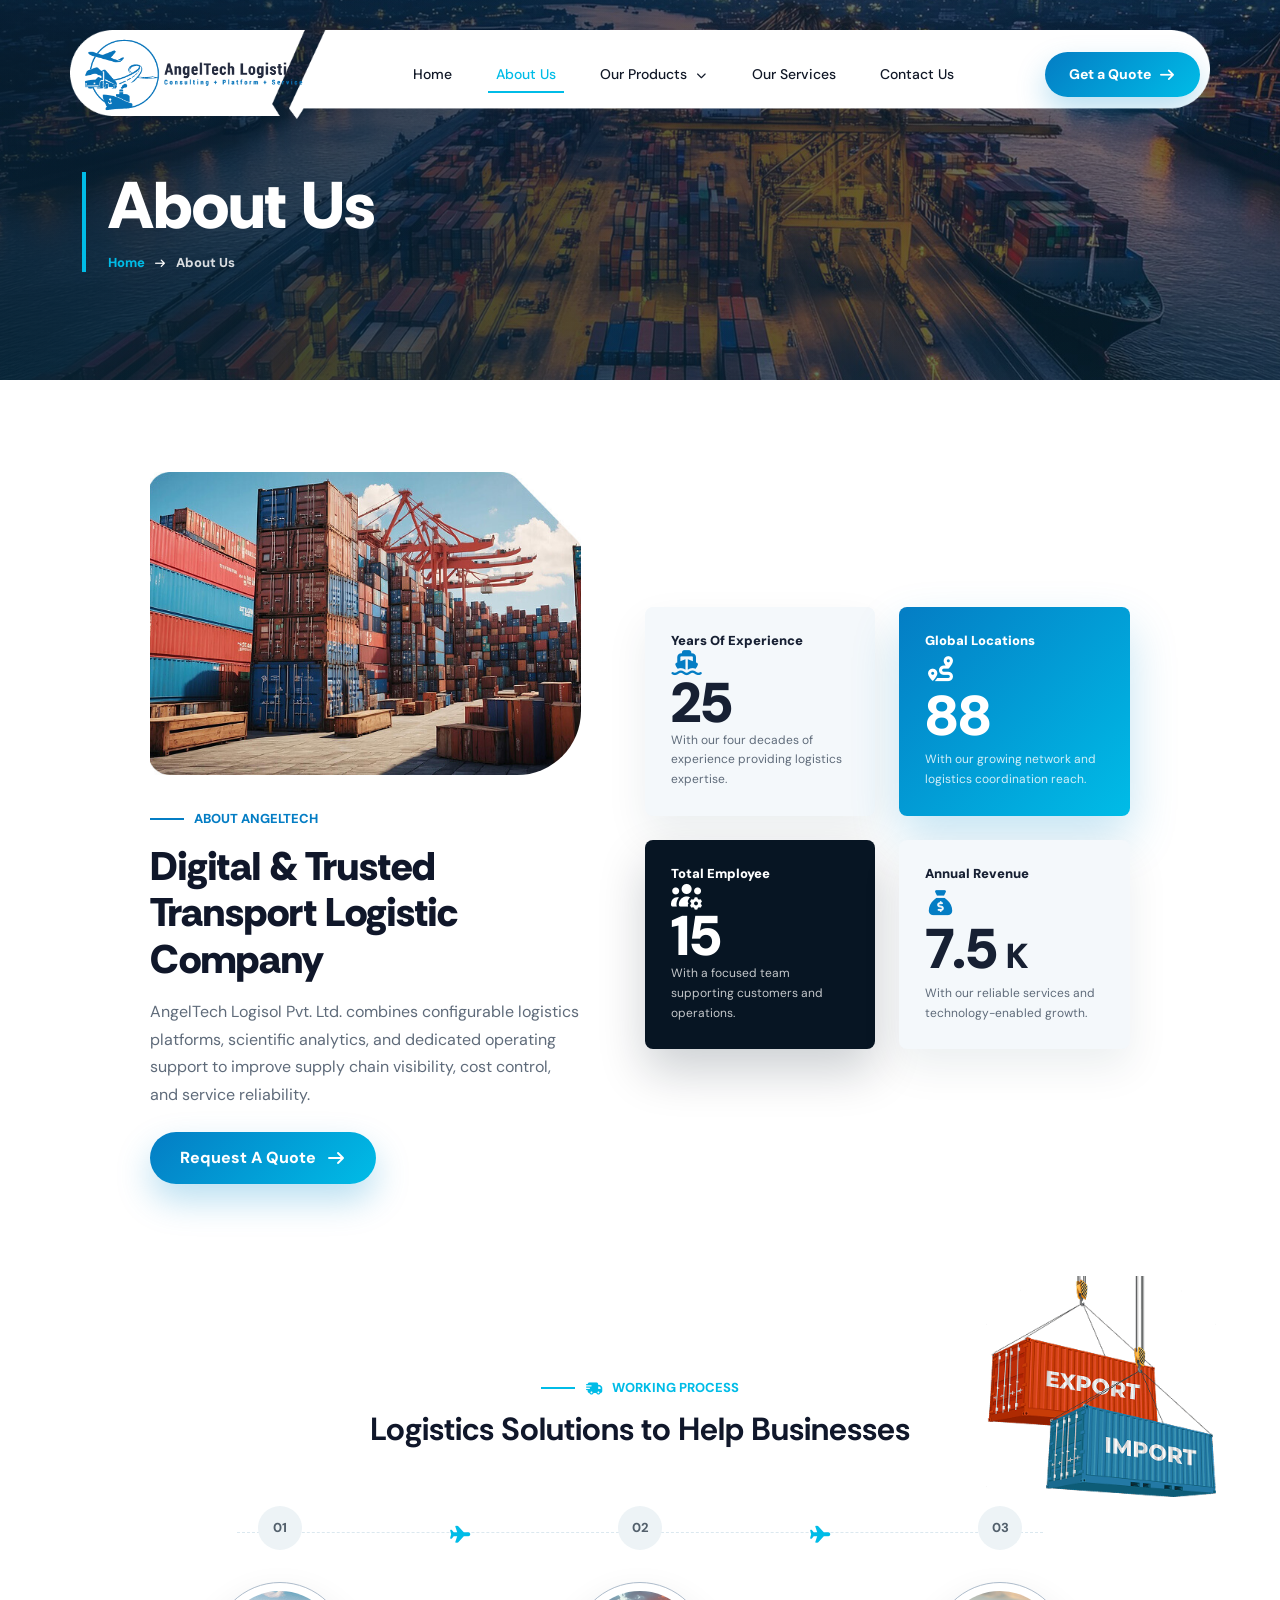
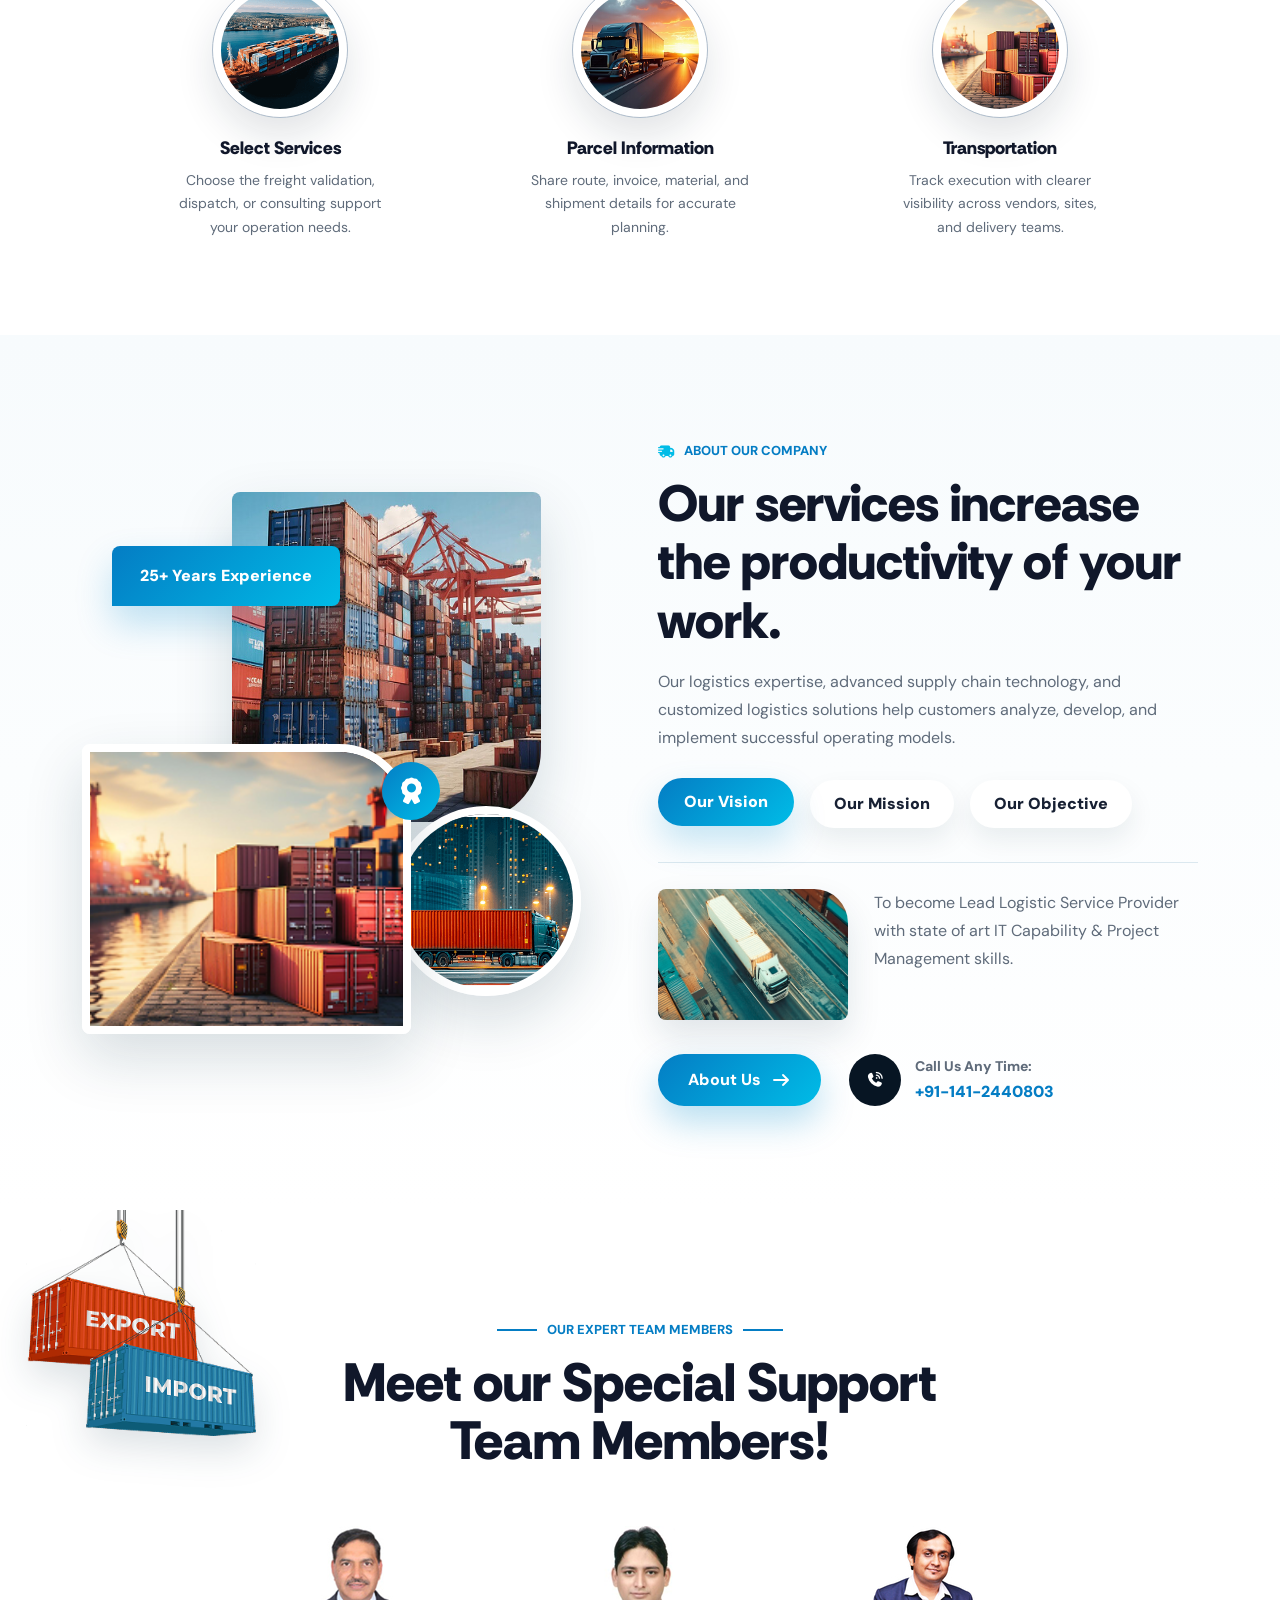
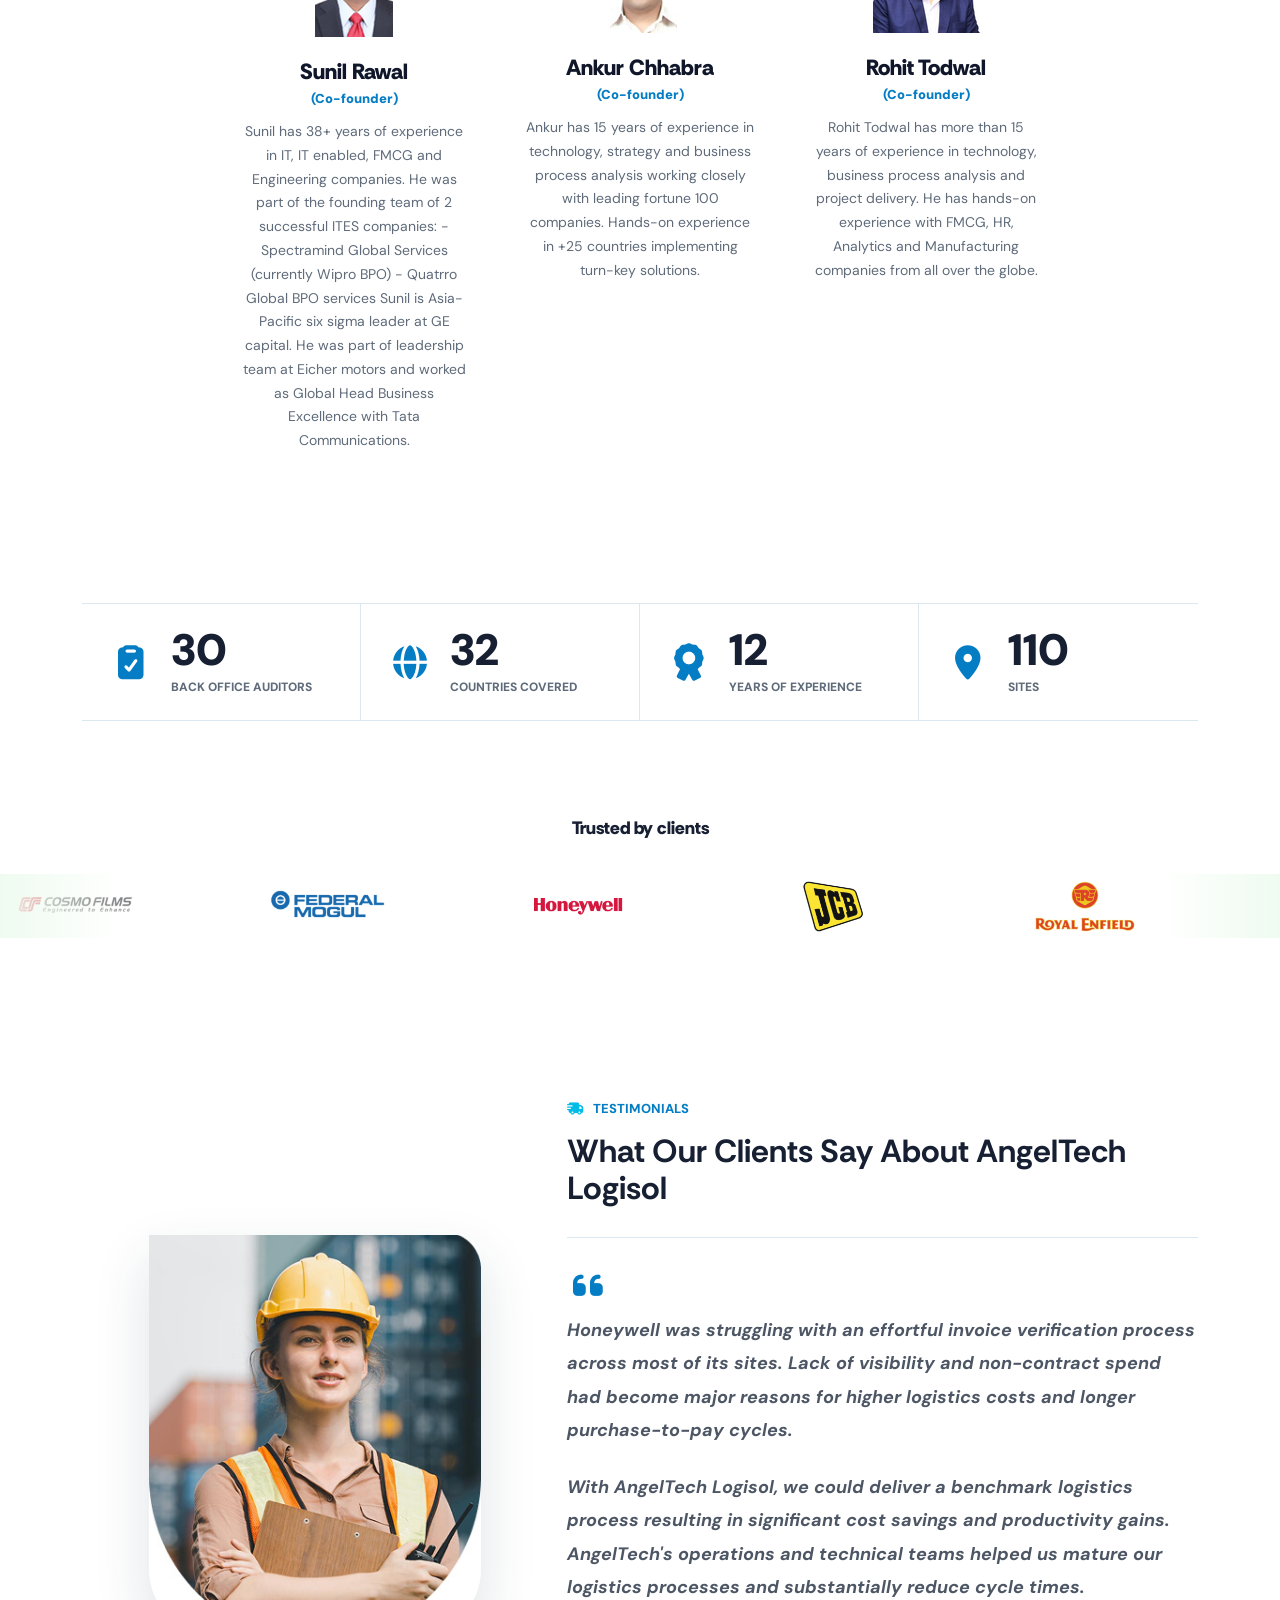
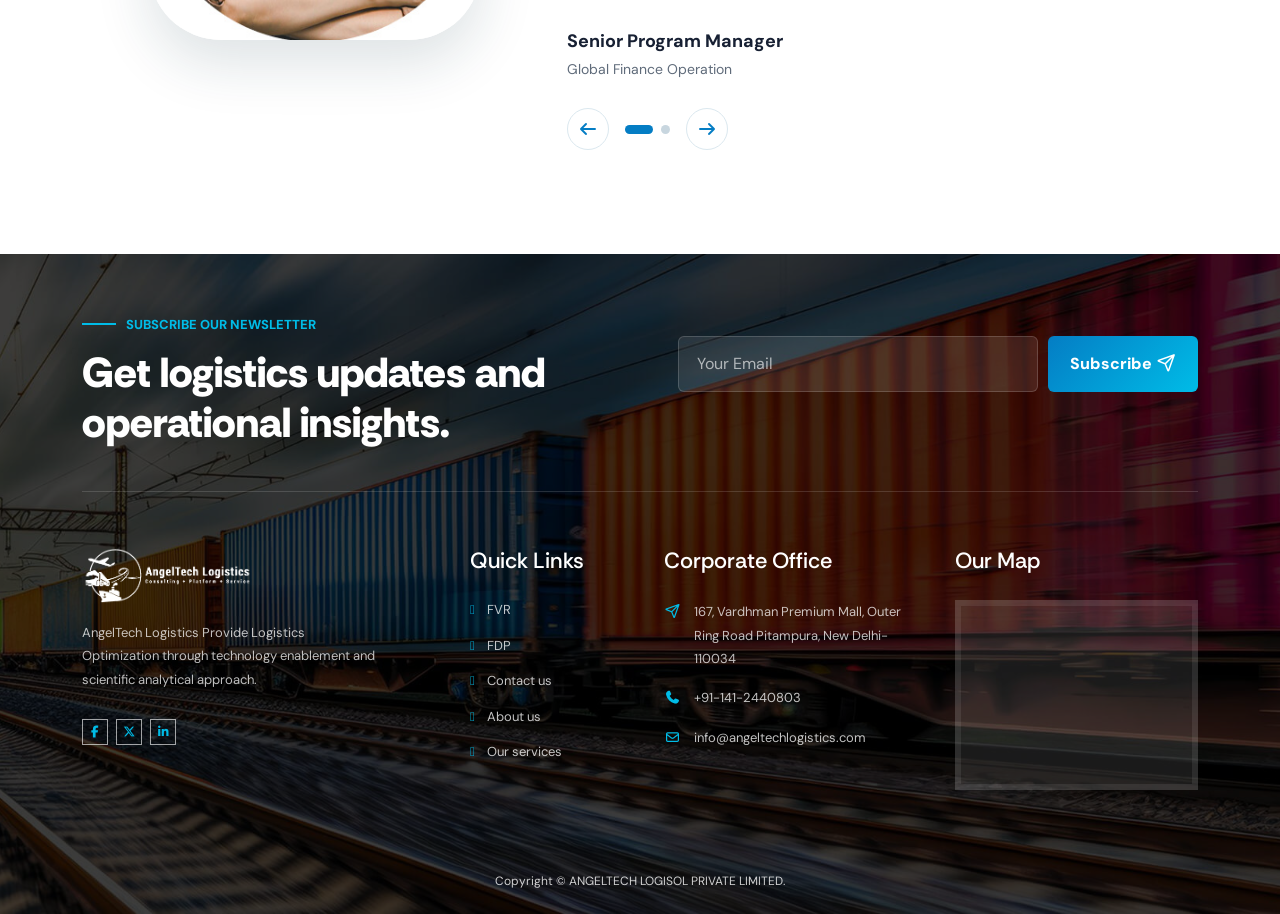
==== about.html @ 5cf62315 "Worked on other pages" ====
<!DOCTYPE html>
<html lang="en">
<head>
    <meta charset="UTF-8">
    <meta name="viewport" content="width=device-width, initial-scale=1.0">
    <meta name="description" content="About AngelTech Logistics and its technology-led logistics expertise.">
    <title>About Us - AngelTech Logistics</title>
    <link rel="shortcut icon" href="assets/images/favicon.png">
    <link rel="stylesheet" href="assets/css/bootstrap.min.css">
    <link rel="stylesheet" href="assets/css/all.min.css">
    <link rel="stylesheet" href="assets/css/angeltech.css">
</head>
<body>
    <header class="site-header" id="top">
        <nav class="navbar navbar-expand-lg angel-navbar">
            <div class="container">
                <a class="navbar-brand" href="index.html" aria-label="AngelTech Logistics home">
                    <img src="assets/images/angel-logo.png" alt="AngelTech Logistics">
                </a>
                <div class="navbar-collapse" id="mainNav">
                    <ul class="navbar-nav ms-auto align-items-lg-center">
                        <li class="nav-item"><a class="nav-link" href="index.html#top">Home</a></li>
                        <li class="nav-item"><a class="nav-link active" href="about.html">About Us</a></li>
                        <li class="nav-item nav-dropdown"><button class="nav-link nav-dropdown-toggle" type="button" aria-expanded="false">Our Products <i class="fa-solid fa-chevron-down"></i></button><ul class="nav-dropdown-menu"><li><a href="FVR.html">FVR</a></li><li><a href="e-RFQ.html">e-RFQ</a></li><li><a href="TMS.html">TMS</a></li><li><a href="controltower.html">Control Tower</a></li><li><a href="shipmentracking.html">Shipment Tracking</a></li></ul></li>
                        <li class="nav-item"><a class="nav-link" href="our-services.html">Our Services</a></li>
                        <li class="nav-item"><a class="nav-link" href="contact.html">Contact Us</a></li>
                        <li class="nav-item nav-quote-item"><a class="nav-link nav-quote-link" href="contact.html#contact-form-section">Get a Quote <i class="fa-solid fa-arrow-right"></i></a></li>
                    </ul>
                </div>
                <div class="header-actions">
                    <a class="header-cta" href="contact.html#contact-form-section">Get a Quote <i class="fa-solid fa-arrow-right"></i></a>
                    <button class="navbar-toggler" type="button" aria-label="Toggle navigation" aria-controls="mainNav" aria-expanded="false">
                        <span></span>
                        <span></span>
                        <span></span>
                    </button>
                </div>
            </div>
        </nav>
    </header>

    <main>
        <section class="page-banner about-page-banner">
            <div class="container">
                <div class="page-banner-copy reveal">
                    <h1>About Us</h1>
                    <nav class="page-breadcrumb" aria-label="Breadcrumb">
                        <a href="index.html">Home</a>
                        <i class="fa-solid fa-arrow-right"></i>
                        <span>About Us</span>
                    </nav>
                </div>
            </div>
        </section>

        <section class="about-overview-section">
            <div class="container">
                <div class="about-overview-grid">
                    <div class="about-overview-copy reveal">
                        <div class="about-overview-image">
                            <img src="assets/images/about-banner.jpg" alt="Container logistics and port operations">
                        </div>
                        <span class="eyebrow">About AngelTech</span>
                        <h2>Digital &amp; Trusted Transport Logistic Company</h2>
                        <p>AngelTech Logisol Pvt. Ltd. combines configurable logistics platforms, scientific analytics, and dedicated operating support to improve supply chain visibility, cost control, and service reliability.</p>
                        <a class="btn-primary-angel btn-pill" href="contact.html#contact-form-section">Request A Quote <i class="fa-solid fa-arrow-right"></i></a>
                    </div>

                    <div class="about-stat-grid reveal delay-1">
                        <article class="about-count-card">
                            <span>Years Of Experience</span>
                            <i class="fa-solid fa-ship"></i>
                            <strong><span data-count="25">0</span></strong>
                            <p>With our four decades of experience providing logistics expertise.</p>
                        </article>
                        <article class="about-count-card is-primary">
                            <span>Global Locations</span>
                            <i class="fa-solid fa-route"></i>
                            <strong><span data-count="88">0</span></strong>
                            <p>With our growing network and logistics coordination reach.</p>
                        </article>
                        <article class="about-count-card is-dark">
                            <span>Total Employee</span>
                            <i class="fa-solid fa-users-gear"></i>
                            <strong><span data-count="15">0</span></strong>
                            <p>With a focused team supporting customers and operations.</p>
                        </article>
                        <article class="about-count-card">
                            <span>Annual Revenue</span>
                            <i class="fa-solid fa-sack-dollar"></i>
                            <strong><span data-count="7.5" data-count-decimals="1">0</span><em>K</em></strong>
                            <p>With our reliable services and technology-enabled growth.</p>
                        </article>
                    </div>
                </div>
            </div>
        </section>

       

         <section class="process-section" aria-labelledby="process-title">
            <img class="process-crates" src="assets/images/export-import.png" alt="" aria-hidden="true">
            <div class="container">
                <div class="section-heading process-heading reveal">
                    <span class="eyebrow"><i class="fa-solid fa-truck-fast"></i> Working Process</span>
                    <h2 id="process-title">Logistics Solutions to Help Businesses</h2>
                </div>

                <div class="process-timeline reveal delay-1">
                    <article class="process-step">
                        <div class="process-number">01</div>
                        <div class="process-image">
                            <img src="assets/images/serv1.png" alt="Cargo service selection">
                        </div>
                        <h3>Select Services</h3>
                        <p>Choose the freight validation, dispatch, or consulting support your operation needs.</p>
                    </article>

                    <div class="process-connector" aria-hidden="true">
                        <i class="fa-solid fa-plane"></i>
                        <span></span>
                    </div>

                    <article class="process-step ">
                        <div class="process-number">02</div>
                        <div class="process-image">
                            <img src="assets/images/serv2.png" alt="Parcel information and transport planning">
                        </div>
                        <h3>Parcel Information</h3>
                        <p>Share route, invoice, material, and shipment details for accurate planning.</p>
                    </article>

                    <div class="process-connector" aria-hidden="true">
                        <i class="fa-solid fa-plane"></i>
                        <span></span>
                    </div>

                    <article class="process-step">
                        <div class="process-number">03</div>
                        <div class="process-image">
                            <img src="assets/images/serv3.png" alt="Transportation execution">
                        </div>
                        <h3>Transportation</h3>
                        <p>Track execution with clearer visibility across vendors, sites, and delivery teams.</p>
                    </article>
                </div>
            </div>
        </section>

         <section class="company-focus-section" aria-labelledby="company-focus-title">
            <div class="container">
                <div class="company-focus-grid">
                    <div class="company-focus-media reveal">
                        <div class="company-focus-exp">25+ Years Experience</div>
                        <div class="company-focus-portrait">
                            <img src="assets/images/about-banner.jpg" alt="Logistics specialist at work">
                        </div>
                        <div class="company-focus-truck">
                            <img src="assets/images/serv3.png" alt="Truck and container logistics">
                        </div>
                        <div class="company-focus-circle">
                            <img src="assets/images/about-2.png" alt="Container freight movement">
                        </div>
                        <div class="company-focus-badge" aria-hidden="true">
                            <!-- <span>Best Logistic Services</span> -->
                            <i class="fa-solid fa-award"></i>
                        </div>
                    </div>

                    <div class="company-focus-content reveal delay-1" data-about-tabs>
                        <span class="eyebrow"><i class="fa-solid fa-truck-fast"></i> About Our Company</span>
                        <h2 id="company-focus-title">Our services increase the productivity of your work.</h2>
                        <p class="company-focus-intro">Our logistics expertise, advanced supply chain technology, and customized logistics solutions help customers analyze, develop, and implement successful operating models.</p>

                        <div class="company-tabs" role="tablist" aria-label="About company details">
                            <button class="company-tab is-active" type="button" role="tab" aria-selected="true" data-about-tab="mission">Our Vision</button>
                            <button class="company-tab" type="button" role="tab" aria-selected="false" data-about-tab="vision">Our Mission</button>
                            <button class="company-tab" type="button" role="tab" aria-selected="false" data-about-tab="history">Our Objective</button>
                        </div>

                        <div class="company-tab-panel is-active" data-about-panel="mission">
                            <img src="assets/images/about-1.png" alt="Container yard operations">
                            <div>
                                <p>To become Lead Logistic Service Provider with state of art IT Capability & Project Management skills.</p>
                               
                            </div>
                        </div>

                        <div class="company-tab-panel" data-about-panel="vision">
                            <img src="assets/images/about-2.png" alt="Container yard operations">
                             <div>
                                <p>To deliver a touchless logistic process, to deliver productivity and Operational efficiency in Logistic Planning, Execution and Freight Settlement Process.</p>
                                
                            </div>
                           
                        </div>

                        <div class="company-tab-panel" data-about-panel="history">
                            <img src="assets/images/about-2.png" alt="Container yard operations">
                            <div>
                                <p>To deliver effective Logistics solutions which help our customers to reduce their Process To Payment time and enhance their efficiency, productivity & capability.</p>
                                
                            </div>
                        </div>

                        <div class="company-focus-actions">
                            <a class="btn-primary-angel btn-pill" href="contact.html#contact-form-section">About Us <i class="fa-solid fa-arrow-right"></i></a>
                            <div class="company-call">
                                <i class="fa-solid fa-phone-volume"></i>
                                <span>Call Us Any Time:<a href="tel:+911412440803">+91-141-2440803</a></span>
                            </div>
                        </div>
                    </div>
                </div>
            </div>
        </section>

        <section class="support-team-section" aria-labelledby="support-team-title">
            <img class="support-team-crates" src="assets/images/export-import.png" alt="" aria-hidden="true">
            <div class="container">
                <div class="section-heading support-team-heading reveal">
                    <span class="eyebrow">Our Expert Team Members</span>
                    <h2 id="support-team-title">Meet our Special Support Team Members!</h2>
                </div>

                <div class="support-team-grid">
                   

                    <article class="support-team-card reveal delay-1">
                        <div class="support-team-photo">
                            <img src="assets/images/sunil-rawal.png" alt="Sunil Rawal">
                        </div>
                        <div class="support-team-body">
                            <h3>Sunil Rawal</h3>
                            <span>(Co-founder)

</span>
                            <p>Sunil has 38+ years of experience in IT, IT enabled, FMCG and Engineering companies. He was part of the founding team of 2 successful ITES companies:

- Spectramind Global Services (currently Wipro BPO)
- Quatrro Global BPO services
Sunil is Asia-Pacific six sigma leader at GE capital. He was part of leadership team at Eicher motors and worked as Global Head Business Excellence with Tata Communications.</p>
                        </div>
                    </article>

                    <article class="support-team-card reveal delay-2">
                        <div class="support-team-photo">
                            <img src="assets/images/ankur-chhabra.png" alt="Ankur Chhabra">
                        </div>
                        <div class="support-team-body">
                            <h3>Ankur Chhabra</h3>
                            <span>(Co-founder)

</span>
                            <p>Ankur has 15 years of experience in technology, strategy and business process analysis working closely with leading fortune 100 companies. Hands-on experience in +25 countries implementing turn-key solutions.</p>
                        </div>
                    </article>

                     <article class="support-team-card reveal">
                        <div class="support-team-photo">
                            <img src="assets/images/rohit-todwal.jpg" alt="Rohit Todwal">
                        </div>
                        <div class="support-team-body">
                            <h3>Rohit Todwal</h3>
                            <span>(Co-founder)

</span>
                            <p>Rohit Todwal has more than 15 years of experience in technology, business process analysis and project delivery. He has hands-on experience with FMCG, HR, Analytics and Manufacturing companies from all over the globe.</p>
                        </div>
                    </article>
                </div>
            </div>
        </section>

          <section class="stats-section" aria-label="AngelTech logistics statistics">
            <div class="container">
                <div class="stats-grid reveal">
                    <div class="stat-item">
                        <i class="fa-solid fa-clipboard-check"></i>
                        <div>
                            <strong data-count="30">0</strong>
                            <span>Back Office Auditors</span>
                        </div>
                    </div>
                    <div class="stat-item">
                        <i class="fa-solid fa-globe"></i>
                        <div>
                            <strong data-count="32">0</strong>
                            <span>Countries Covered</span>
                        </div>
                    </div>
                    <div class="stat-item">
                        <i class="fa-solid fa-award"></i>
                        <div>
                            <strong data-count="12">0</strong>
                            <span>Years of Experience</span>
                        </div>
                    </div>
                    <div class="stat-item">
                        <i class="fa-solid fa-location-dot"></i>
                        <div>
                            <strong data-count="110">0</strong>
                            <span>Sites</span>
                        </div>
                    </div>
                </div>
            </div>
        </section>

        <section class="clients-section" aria-label="AngelTech clients">
            <div class="container">
                <h2 class="clients-title reveal">Trusted by clients</h2>
            </div>
            <div class="clients-marquee reveal" aria-hidden="true">
                <div class="clients-track">
                    <div class="client-logo"><img src="assets/images/clients/cosmo-films.png" alt=""></div>
                    <div class="client-logo"><img src="assets/images/clients/federal-mogul.png" alt=""></div>
                    <div class="client-logo"><img src="assets/images/clients/honeywell.png" alt=""></div>
                    <div class="client-logo"><img src="assets/images/clients/jcb.png" alt=""></div>
                    <div class="client-logo"><img src="assets/images/clients/royal-enfield.png" alt=""></div>
                    <div class="client-logo"><img src="assets/images/clients/stryker.png" alt=""></div>
                    <div class="client-logo"><img src="assets/images/clients/cosmo-films.png" alt=""></div>
                    <div class="client-logo"><img src="assets/images/clients/federal-mogul.png" alt=""></div>
                    <div class="client-logo"><img src="assets/images/clients/honeywell.png" alt=""></div>
                    <div class="client-logo"><img src="assets/images/clients/jcb.png" alt=""></div>
                    <div class="client-logo"><img src="assets/images/clients/royal-enfield.png" alt=""></div>
                    <div class="client-logo"><img src="assets/images/clients/stryker.png" alt=""></div>
                </div>
            </div>
        </section>
     <section class="testimonial-section">
    <div class="container">
        <div class="row align-items-center g-5">
            <div class="col-lg-5">
                <div class="testimonial-media reveal">
                    <img src="assets/images/testimonial-ft.jpg" alt="AngelTech Logisol customer testimonial">
                </div>
            </div>

            <div class="col-lg-7">
                <div class="testimonial-content reveal delay-1">
                    <span class="eyebrow">
                        <i class="fa-solid fa-truck-fast"></i> Testimonials
                    </span>

                    <h2>What Our Clients Say About AngelTech Logisol</h2>

                    <div class="testimonial-slider" data-testimonial-slider>
                        <div class="testimonial-slides">

                            <!-- Testimonial 1 -->
                            <blockquote class="testimonial-slide is-active">
                                <i class="fa-solid fa-quote-left"></i>

                                <p>
                                    Honeywell was struggling with an effortful invoice verification
                                    process across most of its sites. Lack of visibility and
                                    non-contract spend had become major reasons for higher logistics
                                    costs and longer purchase-to-pay cycles.
                                </p>

                                <p>
                                    With AngelTech Logisol, we could deliver a benchmark logistics
                                    process resulting in significant cost savings and productivity
                                    gains. AngelTech's operations and technical teams helped us
                                    mature our logistics processes and substantially reduce cycle
                                    times.
                                </p>

                                <cite>
                                    <strong>Senior Program Manager</strong>
                                    <span>Global Finance Operation</span>
                                </cite>
                            </blockquote>

                            <!-- Testimonial 2 -->
                            <blockquote class="testimonial-slide">
                                <i class="fa-solid fa-quote-left"></i>

                                <p>
                                    <strong>
                                        Real-time data analytics provides us with actionable insights
                                        into our logistics operations.
                                    </strong>
                                </p>

                                <p>
                                    I have to say that the deployment of your logistics solution,
                                    along with the customized software solutions developed by your
                                    team, has transformed the way we manage our logistics
                                    operations. Over the last two years, your product quality,
                                    managed services, and logistics domain expertise have made
                                    AngelTech Logisol our preferred technology partner, consistently
                                    delivering outstanding value-for-money solutions.
                                </p>

                                <cite>
                                    <strong>Mr. Alok</strong>
                                    <span>
                                        Director – Business Operations &amp; Services<br>
                                        One of the World's Largest Medical Equipment Solutions Companies
                                    </span>
                                </cite>
                            </blockquote>

                        </div>

                        <div class="testimonial-controls" aria-label="Testimonial controls">
                            <button class="testimonial-arrow" type="button" data-testimonial-prev aria-label="Previous testimonial">
                                <i class="fa-solid fa-arrow-left"></i>
                            </button>

                            <div class="testimonial-dots" aria-label="Choose testimonial"></div>

                            <button class="testimonial-arrow" type="button" data-testimonial-next aria-label="Next testimonial">
                                <i class="fa-solid fa-arrow-right"></i>
                            </button>
                        </div>
                    </div>

                </div>
            </div>
        </div>
    </div>
</section>
    </main>

    <footer class="site-footer">
        <div class="footer-overlay"></div>
        <div class="container">
            <div class="footer-newsletter reveal">
                <div>
                    <span class="eyebrow">Subscribe Our Newsletter</span>
                    <h2>Get logistics updates and operational insights.</h2>
                </div>
                <form class="newsletter-form" action="#" novalidate>
                    <label class="visually-hidden" for="newsletterEmail">Email address</label>
                    <input id="newsletterEmail" type="email" name="email" placeholder="Your Email" required>
                    <button type="submit">Subscribe <i class="fa-regular fa-paper-plane"></i></button>
                    <p class="newsletter-message" aria-live="polite"></p>
                </form>
            </div>
            <div class="row g-5 footer-main">
                <div class="col-lg-4 col-md-6">
                    <div class="footer-brand reveal">
                        <img src="assets/images/angel-logo.png" alt="AngelTech Logistics">
                        <p>AngelTech Logistics Provide Logistics Optimization through technology enablement and scientific analytical approach.</p>
                        <div class="footer-socials">
                            <a href="https://www.facebook.com/angeltechlogistics/" target="_blank" rel="noopener" aria-label="Facebook"><i class="fab fa-facebook-f"></i></a>
                            <a href="https://x.com/AngeltechL" target="_blank" rel="noopener" aria-label="X"><i class="fab fa-x-twitter"></i></a>
                            <a href="https://www.linkedin.com/uas/login?session_redirect=%2Fcompany%2F10645788%2F" target="_blank" rel="noopener" aria-label="LinkedIn"><i class="fab fa-linkedin-in"></i></a>
                        </div>
                    </div>
                </div>
                <div class="col-lg-2 col-md-6">
                    <div class="footer-widget reveal delay-1">
                        <h3>Quick Links</h3>
                        <ul>
                            <li><a href="index.html#services">FVR</a></li>
                            <li><a href="index.html#services">FDP</a></li>
                            <li><a href="contact.html">Contact us</a></li>
                            <li><a href="about.html">About us</a></li>
                            <li><a href="our-services.html">Our services</a></li>
                        </ul>
                    </div>
                </div>
                <div class="col-lg-3 col-md-6">
                    <div class="footer-widget reveal delay-2">
                        <h3>Corporate Office</h3>
                        <ul class="contact-list">
                            <li><i class="fa-regular fa-paper-plane"></i><span>167, Vardhman Premium Mall, Outer Ring Road Pitampura, New Delhi-110034</span></li>
                            <li><i class="fa-solid fa-phone"></i><a href="tel:+911412440803">+91-141-2440803</a></li>
                            <li><i class="fa-regular fa-envelope"></i><a href="mailto:info@angeltechlogistics.com">info@angeltechlogistics.com</a></li>
                        </ul>
                    </div>
                </div>
                <div class="col-lg-3 col-md-6">
                    <div class="footer-widget reveal delay-3">
                        <h3>Our Map</h3>
                        <div class="map-frame">
                            <iframe title="AngelTech Logistics map" src="https://maps.google.com/maps?q=AngelTech%20Logistics%20Pitampura%20New%20Delhi&t=&z=13&ie=UTF8&iwloc=&output=embed" loading="lazy" referrerpolicy="no-referrer-when-downgrade"></iframe>
                        </div>
                    </div>
                </div>
            </div>
        </div>
        <div class="footer-bottom">
            <p>Copyright &copy; ANGELTECH LOGISOL PRIVATE LIMITED.</p>
        </div>
    </footer>

    <button class="scroll-top" type="button" aria-label="Back to top"><i class="fa-solid fa-arrow-up"></i></button>

    <script src="assets/js/bootstrap.bundle.min.js"></script>
    <script src="assets/js/angeltech.js"></script>
</body>
</html>
---- assets/css/angeltech.css ----
:root {
    --angel-blue: #047dc4;
    --angel-cyan: #00bce7;
    --angel-dark: #0b1520;
    --angel-ink: #172033;
    --angel-muted: #5f6b7a;
    --angel-soft: #eef7fb;
    --angel-line: #dbe8ef;
    --angel-white: #ffffff;
}

@font-face {
    font-family: "DM Sans";
    font-style: normal;
    font-weight: 100 1000;
    font-display: swap;
    src: url("../fonts/dm-sans-normal.woff2") format("woff2");
}

@font-face {
    font-family: "DM Sans";
    font-style: italic;
    font-weight: 100 1000;
    font-display: swap;
    src: url("../fonts/dm-sans-italic.woff2") format("woff2");
}

@font-face {
    font-family: "Rethink Sans";
    font-style: normal;
    font-weight: 400 800;
    font-display: swap;
    src: url("../fonts/rethink-sans-normal.woff2") format("woff2");
}

* {
    box-sizing: border-box;
}

html {
    scroll-behavior: smooth;
}

body {
    margin: 0;
    font-family: "DM Sans", Arial, sans-serif;
    color: var(--angel-muted);
    background: var(--angel-white);
    overflow-x: hidden;
}

img {
    max-width: 100%;
}

a {
    text-decoration: none;
}

.site-header {
    position: absolute;
    top: 0;
    left: 0;
    right: 0;
    z-index: 1000;
    padding-top: 20px;
    background: transparent;
    transition: background 0.25s ease, box-shadow 0.25s ease, padding 0.25s ease;
}

.site-header.is-scrolled {
    position: fixed;
    padding-top: 0;
    background: rgba(255, 255, 255, 0.98);
    box-shadow: 0 12px 36px rgba(8, 49, 74, 0.14);
}

.angel-navbar {
    min-height: 109px;
    padding: 0;
}

.angel-navbar .container {
    background: url("../images/header-bg.png") no-repeat center / contain;
    padding: 0 10px;
    transition: background 0.25s ease, padding 0.25s ease;
}

.site-header.is-scrolled .angel-navbar .container {
    background: none;
    padding: 0;
}

.navbar-brand img {
    width: 226px;
    height: auto;
    display: block;
}

.navbar-nav {
    gap: 28px;
}

.angel-navbar .nav-link {
    color: #111827;
    font-size: 14px;
    font-weight: 500;
    padding: 44px 0;
    position: relative;
}

.angel-navbar .nav-link::after {
    content: "";
    position: absolute;
    left: 0;
    right: 0;
    bottom: 36px;
    height: 2px;
    background: var(--angel-cyan);
    transform: scaleX(0);
    transform-origin: center;
    transition: transform 0.25s ease;
}

.angel-navbar .nav-link.active,
.angel-navbar .nav-link:hover {
    color: var(--angel-cyan);
}

.angel-navbar .nav-link.active::after,
.angel-navbar .nav-link:hover::after {
    transform: scaleX(1);
}

.nav-dropdown {
    position: relative;
}

.nav-dropdown-toggle {
    border: 0;
    background: transparent;
}

.nav-dropdown-toggle i {
    margin-left: 5px;
    font-size: 10px;
    transition: transform 0.25s ease;
}

.nav-dropdown-menu {
    position: absolute;
    top: calc(100% - 24px);
    left: 50%;
    z-index: 20;
    min-width: 220px;
    display: grid;
    gap: 4px;
    padding: 12px;
    margin: 0;
    list-style: none;
    border: 1px solid var(--angel-line);
    border-radius: 8px;
    background: var(--angel-white);
    box-shadow: 0 18px 42px rgba(8, 49, 74, 0.14);
    opacity: 0;
    visibility: hidden;
    transform: translate(-50%, 12px);
    transition: opacity 0.2s ease, visibility 0.2s ease, transform 0.2s ease;
}

.nav-dropdown:hover .nav-dropdown-menu,
.nav-dropdown:focus-within .nav-dropdown-menu,
.nav-dropdown.is-open .nav-dropdown-menu {
    opacity: 1;
    visibility: visible;
    transform: translate(-50%, 0);
}

.nav-dropdown:hover .nav-dropdown-toggle i,
.nav-dropdown:focus-within .nav-dropdown-toggle i,
.nav-dropdown.is-open .nav-dropdown-toggle i {
    transform: rotate(180deg);
}

.nav-dropdown-menu a {
    display: block;
    padding: 10px 12px;
    border-radius: 6px;
    color: var(--angel-ink);
    font-size: 13px;
    font-weight: 800;
    transition: color 0.2s ease, background 0.2s ease;
}

.nav-dropdown-menu a:hover {
    color: var(--angel-blue);
    background: var(--angel-soft);
}

.nav-quote-item {
    display: none;
}

.nav-quote-link {
    color: var(--angel-white) !important;
    background: linear-gradient(135deg, var(--angel-blue), var(--angel-cyan));
}

.navbar-toggler {
    width: 44px;
    height: 44px;
    border: 1px solid var(--angel-line);
    padding: 10px;
    display: none;
    flex-direction: column;
    justify-content: center;
    gap: 5px;
    border-radius: 6px;
}

.navbar-toggler span {
    height: 2px;
    width: 100%;
    background: var(--angel-blue);
    display: block;
}

.header-actions {
    display: flex;
    align-items: center;
    gap: 18px;
}

.header-cta {
    display: inline-flex;
    align-items: center;
    gap: 8px;
    padding: 12px 24px;
    border-radius: 999px;
    background: linear-gradient(135deg, var(--angel-blue), var(--angel-cyan));
    color: var(--angel-white);
    font-size: 14px;
    font-weight: 800;
    white-space: nowrap;
    box-shadow: 0 14px 30px rgba(0, 139, 204, 0.28);
    transition: transform 0.25s ease, box-shadow 0.25s ease, color 0.25s ease;
}

.header-cta:hover {
    color: var(--angel-white);
    transform: translateY(-2px);
    box-shadow: 0 18px 38px rgba(0, 139, 204, 0.34);
}

.hero-section {
    height: 100vh;
    min-height: 640px;
    padding-top: 140px;
    display: flex;
    align-items: center;
    position: relative;
    overflow: hidden;
    background:
        radial-gradient(circle at 82% 20%, rgba(0, 188, 231, 0.2), transparent 32%),
        radial-gradient(circle at 6% 88%, rgba(4, 125, 196, 0.16), transparent 30%),
        linear-gradient(160deg, #071523 0%, #0b2740 100%);
}

.hero-section::after {
    content: "";
    position: absolute;
    inset: 0 auto 0 0;
    width: 50%;
    background: url("../images/hero-bg.png") no-repeat left top / contain;
    opacity: 0.5;
    pointer-events: none;
}

.hero-copy {
    max-width: 640px;
    color: var(--angel-white);
    position: relative;
    z-index: 2;
}

.hero-lede {
    display: flex;
    align-items: flex-start;
    gap: 18px;
    margin-bottom: 32px;
}

.hero-lede-line {
    flex: none;
    width: 46px;
    height: 2px;
    margin-top: 12px;
    background: var(--angel-cyan);
}

.hero-lede p {
    margin: 0;
    max-width: 520px;
    color: rgba(255, 255, 255, 0.78);
    font-size: 18px;
    line-height: 1.75;
}

.eyebrow {
    display: inline-flex;
    align-items: center;
    gap: 10px;
    color: var(--angel-cyan);
    font-size: 13px;
    font-weight: 800;
    letter-spacing: 0;
    text-transform: uppercase;
    margin-bottom: 14px;
}

.eyebrow::before {
    content: "";
    width: 34px;
    height: 2px;
    background: currentColor;
}

h1,
h2,
h3 {
    font-family: "Rethink Sans", "DM Sans", Arial, sans-serif;
    color: var(--angel-ink);
    letter-spacing: 0;
}

.hero-copy h1 {
    color: var(--angel-white);
    font-size: 3rem;
    line-height: 1.04;
    font-weight: 800;
    margin: 0 0 24px;
}

.hero-actions {
    display: flex;
    flex-wrap: wrap;
    gap: 14px;
}

.btn-primary-angel,
.btn-ghost-angel {
    min-height: 48px;
    display: inline-flex;
    align-items: center;
    justify-content: center;
    gap: 10px;
    padding: 14px 24px;
    border-radius: 6px;
    font-weight: 800;
    transition: transform 0.25s ease, box-shadow 0.25s ease, background 0.25s ease, color 0.25s ease;
}

.btn-primary-angel {
    color: var(--angel-white);
    background: linear-gradient(135deg, var(--angel-blue), var(--angel-cyan));
    box-shadow: 0 16px 35px rgba(0, 139, 204, 0.28);
}

.btn-primary-angel:hover {
    color: var(--angel-white);
    transform: translateY(-2px);
    box-shadow: 0 20px 45px rgba(0, 139, 204, 0.34);
}

.btn-ghost-angel {
    color: var(--angel-white);
    border: 1px solid rgba(255, 255, 255, 0.34);
}

.btn-ghost-angel:hover {
    color: var(--angel-dark);
    background: var(--angel-white);
}

.btn-pill {
    border-radius: 999px;
    padding-left: 30px;
    padding-right: 30px;
}

.hero-visual {
    position: absolute;
    top: 0;
    right: 0;
    bottom: 0;
    width: 52%;
    z-index: 1;
}

.hero-slider {
    position: relative;
    width: 100%;
    height: 100%;
    /* border-radius: 28px 0 0 28px; */
    overflow: hidden;
    box-shadow: -30px 0 60px rgba(3, 12, 20, 0.45);
}

.hero-crate {
    position: absolute;
    z-index: 3;
    top: 2%;
    left: -36px;
    width: 190px;
    filter: drop-shadow(0 20px 24px rgba(3, 12, 20, 0.5));
    animation: softFloat 6s ease-in-out infinite;
}

.hero-slide {
    position: absolute;
    inset: 0;
    opacity: 0;
    transition: opacity 1s ease;
}

.hero-slide.is-active {
    opacity: 1;
}

.hero-slide img {
    width: 100%;
    height: 100%;
    object-fit: cover;
    display: block;
}

.hero-slide-nav {
    position: absolute;
    z-index: 4;
    right: 20px;
    bottom: 20px;
    display: flex;
    gap: 10px;
}

.hero-slide-arrow {
    width: 42px;
    height: 42px;
    border: none;
    border-radius: 50%;
    display: inline-flex;
    align-items: center;
    justify-content: center;
    background: rgba(255, 255, 255, 0.16);
    color: var(--angel-white);
    backdrop-filter: blur(6px);
    transition: background 0.25s ease, color 0.25s ease;
}

.hero-slide-arrow:hover {
    background: var(--angel-white);
    color: var(--angel-dark);
}

.metric-card {
    position: absolute;
    z-index: 3;
    background: rgba(255, 255, 255, 0.94);
    border: 1px solid rgba(4, 125, 196, 0.12);
    border-radius: 8px;
    padding: 18px 20px;
    min-width: 162px;
    box-shadow: 0 18px 40px rgba(16, 45, 64, 0.14);
}

.metric-card strong {
    display: block;
    color: var(--angel-blue);
    font-size: 28px;
    line-height: 1;
}

.metric-card span {
    display: block;
    color: var(--angel-muted);
    font-size: 13px;
    margin-top: 8px;
    text-transform: uppercase;
    font-weight: 700;
}

.metric-one {
    right: 24px;
    bottom: -22px;
}

.metric-two {
    left: 24px;
    bottom: -22px;
}

.hero-badge {
    position: absolute;
    top: 32%;
    left: 0;
    width: 128px;
    height: 128px;
    z-index: 4;
    transform: translate(-50%, -50%);
}

.hero-badge svg {
    width: 100%;
    height: 100%;
    animation: badgeSpin 16s linear infinite;
}

.hero-badge text {
    fill: rgba(255, 255, 255, 0.85);
    font-family: "DM Sans", Arial, sans-serif;
    font-size: 12px;
    font-weight: 800;
    letter-spacing: 1.5px;
    text-transform: uppercase;
}

.hero-badge i {
    position: absolute;
    top: 50%;
    left: 50%;
    transform: translate(-50%, -50%);
    width: 86px;
    height: 86px;
    display: flex;
    align-items: center;
    justify-content: center;
    border-radius: 50%;
    background: linear-gradient(135deg, var(--angel-blue), var(--angel-cyan));
    color: var(--angel-white);
    font-size: 32px;
    box-shadow: 0 14px 30px rgba(0, 139, 204, 0.35);
}

@keyframes badgeSpin {
    to {
        transform: rotate(360deg);
    }
}

.about-band,
.services-section,
.process-section,
.choose-section,
.products-section,
.contact-cta {
    padding: 96px 0;
}

.about-band {
    background: var(--angel-white);
}

.image-stack {
    min-height: 430px;
    position: relative;
}

.image-stack img {
    position: absolute;
    object-fit: cover;
    border-radius: 8px;
    box-shadow: 0 22px 55px rgba(14, 47, 70, 0.16);
}

.image-stack img:first-child {
    width: 74%;
    left: 0;
    top: 0;
}

.image-stack img:nth-of-type(2) {
    width: 58%;
    right: 0;
    bottom: 0;
    border: 8px solid var(--angel-white);
    z-index: 1;
}

.about-stat-card {
    position: absolute;
    z-index: 2;
    width: 178px;
    min-height: 122px;
    display: grid;
    align-content: center;
    justify-items: center;
    padding: 20px;
    border-radius: 8px;
    color: var(--angel-white);
    text-align: center;
    box-shadow: 0 22px 48px rgba(14, 47, 70, 0.18);
    animation: aboutStatFloat 3.4s ease-in-out infinite;
}

.about-stat-card strong {
    display: flex;
    align-items: baseline;
    justify-content: center;
    gap: 6px;
    font-size: 54px;
    line-height: 0.95;
    font-weight: 900;
}

.about-stat-card strong span {
    font-size: 25px;
    font-weight: 800;
}

.about-stat-card p {
    margin: 10px 0 0;
    color: inherit;
    font-size: 15px;
    line-height: 1.3;
    font-weight: 800;
}

.about-stat-primary {
    top: 42px;
    right: -12px;
    background: linear-gradient(135deg, var(--angel-blue), var(--angel-cyan));
}

.about-stat-secondary {
    left: 10px;
    bottom: 20px;
    background: #071523;
    border: 1px solid rgba(0, 188, 231, 0.24);
}

.image-stack.is-visible .about-stat-primary {
    animation-delay: 0s;
}

.image-stack.is-visible .about-stat-secondary {
    animation-delay: 0.7s;
}

.section-copy h2,
.section-heading h2 {
    font-size: 32px;
    line-height: 1.12;
    font-weight: 700;
    margin-bottom: 20px;
}

.section-copy p,
.section-heading p {
    font-size: 17px;
    line-height: 1.75;
}

.feature-grid {
    display: grid;
    grid-template-columns: repeat(2, minmax(0, 1fr));
    gap: 18px;
    margin-top: 30px;
}

.feature-grid > div {
    border: 1px solid var(--angel-line);
    border-radius: 8px;
    padding: 24px;
    background: #fbfdfe;
}

.feature-grid i,
.service-body i {
    color: var(--angel-cyan);
    font-size: 28px;
    margin-bottom: 16px;
}

.feature-grid h3,
.service-body h3,
.product-item h3 {
    font-size: 21px;
    font-weight: 800;
    margin-bottom: 10px;
}

.feature-grid p,
.service-body p,
.product-item p {
    margin: 0;
    line-height: 1.65;
}

.services-section {
    background: linear-gradient(180deg, var(--angel-soft), #ffffff);
}

.section-heading {
    max-width: 740px;
    margin-bottom: 42px;
}

.service-card {
    height: 100%;
    background: var(--angel-white);
    border: 1px solid var(--angel-line);
    border-radius: 8px;
    overflow: hidden;
    box-shadow: 0 18px 42px rgba(23, 55, 74, 0.08);
    transition: transform 0.25s ease, box-shadow 0.25s ease;
}

.service-card:hover {
    transform: translateY(-8px);
    box-shadow: 0 26px 56px rgba(23, 55, 74, 0.14);
}

.service-card img {
    width: 100%;
    height: 172px;
    object-fit: cover;
}

.service-body {
    padding: 24px;
}

.process-section {
    position: relative;
    overflow: hidden;
    background: var(--angel-white);
}

.process-crates {
    position: absolute;
    top: -6px;
    right: clamp(18px, 5vw, 72px);
    width: clamp(145px, 18vw, 238px);
    pointer-events: none;
}

.process-heading {
    max-width: 560px;
    margin: 0 auto 58px;
    text-align: center;
}

.process-heading .eyebrow {
    justify-content: center;
    color: var(--angel-cyan);
}

.process-heading h2 {
    color: #10172a;
}

.process-timeline {
    position: relative;
    display: grid;
    grid-template-columns: minmax(0, 1fr) 120px minmax(0, 1fr) 120px minmax(0, 1fr);
    align-items: start;
    max-width: 960px;
    margin: 0 auto;
}

.process-timeline::before {
    content: "";
    position: absolute;
    top: 26px;
    left: 8%;
    right: 8%;
    border-top: 1px dashed var(--angel-line);
}

.process-step {
    position: relative;
    z-index: 1;
    text-align: center;
}

.process-number {
    display: inline-flex;
    align-items: center;
    justify-content: center;
    width: 44px;
    height: 44px;
    margin-bottom: 32px;
    border-radius: 50%;
    background: #edf3f6;
    color: #53606c;
    font-size: 13px;
    font-weight: 800;
    transition: color 0.25s ease, background 0.25s ease, box-shadow 0.25s ease;
}

.process-step.is-active .process-number {
    background: linear-gradient(135deg, var(--angel-blue), var(--angel-cyan));
    color: var(--angel-white);
    box-shadow: 0 12px 28px rgba(0, 188, 231, 0.28);
}

.process-image {
    width: 136px;
    height: 136px;
    margin: 0 auto 20px;
    padding: 8px;
    border: 1px solid #aebccb;
    border-radius: 50%;
    background: var(--angel-white);
    box-shadow: 0 18px 38px rgba(15, 31, 46, 0.12);
    transition: border-color 0.25s ease, box-shadow 0.25s ease;
}

.process-image img {
    width: 100%;
    height: 100%;
    object-fit: cover;
    border-radius: 50%;
}

.process-step h3 {
    margin-bottom: 10px;
    color: #10172a;
    font-size: 18px;
    font-weight: 800;
    transition: color 0.25s ease;
}

.process-step.is-active h3 {
    color: var(--angel-blue);
}

.process-step:hover .process-number {
    background: linear-gradient(135deg, var(--angel-blue), var(--angel-cyan));
    color: var(--angel-white);
    box-shadow: 0 12px 28px rgba(0, 188, 231, 0.28);
}

.process-step:hover .process-image {
    border-color: var(--angel-cyan);
    box-shadow: 0 20px 42px rgba(0, 188, 231, 0.14);
}

.process-step:hover h3 {
    color: var(--angel-blue);
}

.process-step p {
    max-width: 220px;
    margin: 0 auto;
    font-size: 14px;
    line-height: 1.65;
}

.process-connector {
    position: relative;
    z-index: 1;
    display: flex;
    align-items: center;
    justify-content: center;
    min-height: 190px;
    color: var(--angel-cyan);
}

.process-connector i {
    position: absolute;
    top: 19px;
    font-size: 18px;
}

.choose-section {
    position: relative;
    overflow: hidden;
    background: linear-gradient(180deg, #eef7fb 0%, #f7fbfd 100%);
}

.choose-section::before {
    content: "";
    position: absolute;
    left: -90px;
    bottom: -120px;
    width: 280px;
    height: 280px;
    border-radius: 50%;
    border: 40px solid rgba(0, 188, 231, 0.08);
}

.choose-media {
    position: relative;
    min-height: 470px;
    max-width: 560px;
}

.choose-image-main,
.choose-image-float {
    position: absolute;
    object-fit: cover;
    box-shadow: 0 24px 55px rgba(14, 47, 70, 0.16);
}

.choose-image-main {
    left: 8%;
    top: 0;
    width: 68%;
    height: 430px;
    border-radius: 18px 18px 92px 18px;
}

.choose-image-float {
    right: 0;
    top: 86px;
    width: 58%;
    height: 280px;
    border: 8px solid var(--angel-white);
    border-radius: 18px 18px 18px 82px;
}

.choose-badge {
    position: absolute;
    left: 0;
    bottom: 34px;
    display: inline-flex;
    align-items: center;
    gap: 12px;
    max-width: 230px;
    padding: 16px 18px;
    border-radius: 8px;
    color: var(--angel-white);
    background: linear-gradient(135deg, var(--angel-blue), var(--angel-cyan));
    box-shadow: 0 18px 40px rgba(0, 139, 204, 0.28);
    font-weight: 800;
}

.choose-badge i {
    font-size: 24px;
}

.choose-content {
    max-width: 620px;
}

.choose-content .eyebrow {
    color: var(--angel-cyan);
}

.choose-content .eyebrow::before {
    display: none;
}

.choose-content h2 {
    color: #10172a;
    /* font-size: clamp(34px, 4.2vw, 52px); */
    line-height: 1.12;
    font-weight: 700;
    margin-bottom: 18px;
}

.choose-content > p {
    line-height: 1.75;
}

.choose-bars {
    display: grid;
    gap: 22px;
    margin: 28px 0 34px;
}

.choose-bar-label {
    display: flex;
    align-items: center;
    justify-content: space-between;
    gap: 16px;
    margin-bottom: 9px;
    color: #10172a;
    font-size: 14px;
    font-weight: 900;
}

.choose-bar-label strong {
    padding: 4px 8px;
    border-radius: 4px;
    color: var(--angel-white);
    background: var(--angel-blue);
    font-size: 12px;
    line-height: 1;
}

.choose-bar-track {
    height: 8px;
    border-radius: 999px;
    background: #d7e8f1;
    overflow: hidden;
}

.choose-bar-track span {
    display: block;
    width: var(--value);
    height: 100%;
    border-radius: inherit;
    background: linear-gradient(90deg, var(--angel-blue), var(--angel-cyan));
}

.choose-metrics {
    display: grid;
    grid-template-columns: repeat(2, minmax(0, 1fr));
    gap: 28px;
    margin-bottom: 34px;
}

.choose-metric {
    display: flex;
    align-items: center;
    gap: 16px;
    min-width: 0;
}

.choose-ring {
    --angle: calc(var(--percent) * 3.6deg);
    width: 66px;
    height: 66px;
    display: inline-flex;
    align-items: center;
    justify-content: center;
    flex: 0 0 auto;
    border-radius: 50%;
    background: conic-gradient(var(--angel-cyan) var(--angle), #d7e8f1 0);
}

.choose-ring span {
    width: 52px;
    height: 52px;
    display: inline-flex;
    align-items: center;
    justify-content: center;
    border-radius: 50%;
    color: var(--angel-ink);
    background: #f7fbfd;
    font-size: 13px;
    font-weight: 900;
}

.choose-metric strong {
    color: #10172a;
    font-size: 17px;
    line-height: 1.35;
}

.choose-callout {
    margin: 0;
    color: #10172a;
    font-weight: 900;
}

.choose-callout a {
    color: var(--angel-blue);
}

.choose-callout a:hover {
    color: var(--angel-cyan);
}



.stats-section {
    position: relative;
    padding: 54px 0;
    overflow: hidden;
}

.stats-grid {
    position: relative;
    z-index: 1;
    display: grid;
    grid-template-columns: repeat(4, minmax(0, 1fr));
    border-top: 1px solid var(--angel-line);
    border-bottom: 1px solid var(--angel-line);
}

.stat-item {
    display: flex;
    align-items: center;
    gap: 18px;
    min-height: 116px;
    padding: 24px 28px;
    border-right: 1px solid var(--angel-line);
}

.stat-item:last-child {
    border-right: 0;
}

.stat-item i {
    flex: 0 0 auto;
    color: var(--angel-blue);
    font-size: 34px;
}

.stat-item strong {
    display: block;
    color: var(--angel-ink);
    font-size: clamp(30px, 3.5vw, 44px);
    line-height: 1;
    font-weight: 900;
}

.stat-item span {
    display: block;
    margin-top: 8px;
    color: var(--angel-muted);
    font-size: 12px;
    line-height: 1.3;
    font-weight: 800;
    text-transform: uppercase;
}

.clients-section {
    padding: 42px 0 54px;
    /* background: #effbf0; */
    overflow: hidden;
}

.clients-title {
    color: var(--angel-ink);
    font-size: 18px;
    line-height: 1.3;
    font-weight: 900;
    text-align: center;
    margin: 0 0 34px;
}

.clients-marquee {
    position: relative;
    overflow: hidden;
}

.clients-marquee::before,
.clients-marquee::after {
    content: "";
    position: absolute;
    top: 0;
    bottom: 0;
    width: min(12vw, 120px);
    z-index: 2;
    pointer-events: none;
}

.clients-marquee::before {
    left: 0;
    background: linear-gradient(90deg, #effbf0, rgba(239, 251, 240, 0));
}

.clients-marquee::after {
    right: 0;
    background: linear-gradient(270deg, #effbf0, rgba(239, 251, 240, 0));
}

.clients-track {
    display: flex;
    align-items: center;
    width: max-content;
    gap: clamp(48px, 8vw, 110px);
    animation: clientMarquee 28s linear infinite;
}

.clients-marquee:hover .clients-track {
    animation-play-state: paused;
}

.client-logo {
    width: 150px;
    height: 64px;
    display: flex;
    align-items: center;
    justify-content: center;
    flex: 0 0 auto;
}

.client-logo img {
    max-width: 100%;
    max-height: 58px;
    object-fit: contain;
    filter: saturate(0.92);
    opacity: 0.92;
    transition: filter 0.25s ease, opacity 0.25s ease, transform 0.25s ease;
}

.client-logo:hover img {
    filter: saturate(1.08);
    opacity: 1;
    transform: translateY(-2px);
}

.products-section {
    background: var(--angel-dark);
    position: relative;
    overflow: hidden;
}

.products-section::before {
    content: "";
    position: absolute;
    inset: 0;
    background:
        linear-gradient(rgba(11, 21, 32, 0.86), rgba(11, 21, 32, 0.92)),
        url("../images/tracking-bg.jpg") center / cover;
}

.products-section .container {
    position: relative;
    z-index: 1;
}

.products-section h2,
.products-section h3 {
    color: var(--angel-white);
}

.products-section p {
    color: rgba(255, 255, 255, 0.74);
}

.product-list {
    display: grid;
    gap: 16px;
}

.product-item {
    display: grid;
    grid-template-columns: 64px 1fr;
    gap: 20px;
    align-items: start;
    padding: 24px;
    border-radius: 8px;
    border: 1px solid rgba(255, 255, 255, 0.14);
    background: rgba(255, 255, 255, 0.07);
    backdrop-filter: blur(8px);
}

.product-item span {
    width: 52px;
    height: 52px;
    display: inline-flex;
    align-items: center;
    justify-content: center;
    border-radius: 50%;
    color: var(--angel-white);
    background: var(--angel-blue);
    font-weight: 900;
}

.product-showcase-section {
    background: var(--angel-white);
    overflow: hidden;
}

.product-showcase-hero {
    position: relative;
    min-height: 430px;
    display: flex;
    align-items: center;
    padding: 70px 0 160px;
    text-align: center;
    color: var(--angel-white);
    background:
        linear-gradient(rgba(7, 21, 35, 0.86), rgba(7, 21, 35, 0.9)),
        url("../images/tracking-bg.jpg") center / cover no-repeat;
}

.product-showcase-copy {
    max-width: 780px;
    margin: 0 auto;
}

.product-showcase-copy .eyebrow {
    color: var(--angel-cyan);
}

.product-showcase-copy .eyebrow::before {
    display: none;
}

.product-showcase-copy h2 {
    color: var(--angel-white);
    font-size: 32px;
    line-height: 1.12;
    font-weight: 700;
    margin-bottom: 16px;
}

.product-showcase-copy p {
    max-width: 640px;
    margin: 0 auto;
    color: rgba(255, 255, 255, 0.76);
    line-height: 1.75;
}

.product-showcase-body {
    position: relative;
    z-index: 2;
    margin-top: -118px;
    padding: 0 0 96px;
    /* background: var(--angel-white); */
}

.product-showcase-panel {
    padding: clamp(28px, 4vw, 58px);
    border-radius: 8px;
    background: var(--angel-white);
    box-shadow: 0 24px 70px rgba(14, 47, 70, 0.14);
}

.product-showcase-row {
    display: grid;
    grid-template-columns: minmax(0, 0.95fr) minmax(360px, 1.05fr);
    gap: clamp(32px, 5vw, 72px);
    align-items: center;
    padding: 0;
    opacity: 0;
    transform: translateY(34px);
}

.product-showcase-row + .product-showcase-row {
    margin-top: 44px;
    padding-top: 44px;
    border-top: 1px solid var(--angel-line);
}

.product-showcase-row.is-reverse .product-showcase-text {
    order: 2;
}

.product-showcase-row.is-reverse .product-showcase-image {
    order: 1;
}

.product-showcase-text > span {
    width: 52px;
    height: 52px;
    display: inline-flex;
    align-items: center;
    justify-content: center;
    margin-bottom: 20px;
    border-radius: 50%;
    color: var(--angel-white);
    background: linear-gradient(135deg, var(--angel-blue), var(--angel-cyan));
    font-weight: 900;
    box-shadow: 0 12px 26px rgba(0, 188, 231, 0.22);
}

.product-showcase-text h3 {
    color: var(--angel-ink);
    /* font-size: clamp(26px, 3vw, 38px); */
    line-height: 1.16;
    font-weight: 700;
    margin-bottom: 14px;
}

.product-showcase-text p {
    color: var(--angel-muted);
    line-height: 1.75;
}

.product-showcase-text ul {
    display: grid;
    gap: 10px;
    margin: 22px 0 0;
    padding: 0;
    list-style: none;
}

.product-showcase-text li {
    position: relative;
    padding-left: 28px;
    color: var(--angel-ink);
    font-weight: 800;
}

.product-showcase-text li::before {
    content: "\f058";
    position: absolute;
    left: 0;
    top: 1px;
    color: var(--angel-cyan);
    font-family: "Font Awesome 6 Free";
    font-weight: 900;
}

.product-discover-link {
    display: inline-flex;
    align-items: center;
    justify-content: center;
    gap: 10px;
    margin-top: 26px;
    min-height: 46px;
    padding: 13px 24px;
    border-radius: 999px;
    color: var(--angel-white);
    background: linear-gradient(135deg, var(--angel-blue), var(--angel-cyan));
    font-size: 14px;
    font-weight: 900;
    box-shadow: 0 14px 30px rgba(0, 139, 204, 0.22);
    transition: transform 0.25s ease, box-shadow 0.25s ease, color 0.25s ease;
}

.product-discover-link:hover {
    color: var(--angel-white);
    transform: translateY(-2px);
    box-shadow: 0 18px 38px rgba(0, 139, 204, 0.3);
}

.product-discover-link i {
    font-size: 12px;
}

.product-showcase-image {
    position: relative;
    min-height: 410px;
    border-radius: 8px;
    overflow: visible;
    /* background: var(--angel-soft); */
}

.product-showcase-image::after {
    /* content: ""; */
    position: absolute;
    inset: auto 8% 22px auto;
    width: 58%;
    height: 62%;
    border: 1px solid rgba(0, 188, 231, 0.18);
    border-radius: 8px 8px 8px 58px;
    pointer-events: none;
    z-index: 3;
}

.product-showcase-image img {
    position: absolute;
    display: block;
    object-fit: cover;
    box-shadow: 0 22px 48px rgba(14, 47, 70, 0.16);
    opacity: 0;
    transition: transform 0.35s ease;
}

.product-image-main {
    left: 0;
    top: 0;
    width: 72%;
    height: 82%;
    border-radius: 8px 8px 78px 8px;
}

.product-image-float {
    right: 0;
    bottom: 0;
    z-index: 2;
    width: 58%;
    height: 58%;
    border: 8px solid var(--angel-white);
    border-radius: 8px 8px 8px 66px;
}

.product-showcase-row:hover .product-showcase-image img {
    transform: translateY(-4px);
}

.product-showcase-panel.is-visible .product-showcase-row {
    animation: productRowIn 0.75s ease forwards;
}

.product-showcase-panel.is-visible .product-showcase-row:nth-child(2) {
    animation-delay: 0.12s;
}

.product-showcase-panel.is-visible .product-showcase-row:nth-child(3) {
    animation-delay: 0.24s;
}

.product-showcase-panel.is-visible .product-showcase-row:nth-child(4) {
    animation-delay: 0.36s;
}

.product-showcase-panel.is-visible .product-image-main {
    animation: productMainImageIn 0.8s ease forwards;
}

.product-showcase-panel.is-visible .product-image-float {
    animation: productFloatImageIn 0.8s ease 0.16s forwards;
}

.testimonial-section {
    padding: 104px 0;
    background: var(--angel-white);
    overflow: hidden;
}

.testimonial-media {
    position: relative;
    max-width: 360px;
    margin: 0 auto;
    padding: 28px 0 0 28px;
}

/* .testimonial-media::before {
    content: "";
    position: absolute;
    left: 0;
    top: 54px;
    width: 88%;
    height: 86%;
    border: 2px solid var(--angel-blue);
    border-radius: 0 8px 72px 72px;
} */

.testimonial-media img {
    position: relative;
    z-index: 1;
    width: 100%;
    aspect-ratio: 1 / 1.22;
    object-fit: cover;
    border-radius: 0 24px 72px 72px;
    box-shadow: 0 24px 55px rgba(23, 55, 74, 0.14);
}

.testimonial-content {
    max-width: 680px;
}

.testimonial-content .eyebrow {
    color: var(--angel-blue);
}

.testimonial-content .eyebrow::before {
    display: none;
}

.testimonial-content .eyebrow i {
    color: var(--angel-cyan);
}

.testimonial-content h2 {
    color: var(--angel-ink);
    /* font-size: 45px; */
    line-height: 1.16;
    font-weight: 700;
    margin: 0 0 30px;
    padding-bottom: 30px;
    border-bottom: 1px solid var(--angel-line);
}

.testimonial-slider {
    position: relative;
}

.testimonial-slides {
    position: relative;
    min-height: 285px;
}

.testimonial-slide {
    position: absolute;
    inset: 0;
    margin: 0;
    opacity: 0;
    visibility: hidden;
    transform: translateX(26px);
    transition: opacity 0.45s ease, visibility 0.45s ease, transform 0.45s ease;
}

.testimonial-slide.is-active {
    position: relative;
    opacity: 1;
    visibility: visible;
    transform: translateX(0);
}

.testimonial-slide > i {
    color: var(--angel-blue);
    font-size: 34px;
    margin-bottom: 12px;
}

.testimonial-slide p {
    color: #4d5664;
    font-size: 18px;
    line-height: 1.85;
    font-style: italic;
    font-weight: 700;
    margin-bottom: 24px;
}

.testimonial-slide cite {
    display: grid;
    gap: 4px;
    font-style: normal;
}

.testimonial-slide cite strong {
    color: var(--angel-ink);
    font-size: 18px;
}

.testimonial-slide cite span {
    color: var(--angel-muted);
    font-size: 14px;
}

.testimonial-controls {
    display: flex;
    align-items: center;
    gap: 16px;
    margin-top: 28px;
}

.testimonial-arrow {
    width: 42px;
    height: 42px;
    border: 1px solid var(--angel-line);
    border-radius: 50%;
    color: var(--angel-blue);
    background: var(--angel-white);
    display: inline-flex;
    align-items: center;
    justify-content: center;
    transition: color 0.25s ease, background 0.25s ease, border-color 0.25s ease, transform 0.25s ease;
}

.testimonial-arrow:hover {
    color: var(--angel-white);
    background: var(--angel-blue);
    border-color: var(--angel-blue);
    transform: translateY(-2px);
}

.testimonial-dots {
    display: flex;
    align-items: center;
    gap: 8px;
}

.testimonial-dot {
    width: 9px;
    height: 9px;
    border: 0;
    border-radius: 50%;
    padding: 0;
    background: #c8d6df;
    transition: width 0.25s ease, border-radius 0.25s ease, background 0.25s ease;
}

.testimonial-dot.is-active {
    width: 28px;
    border-radius: 999px;
    background: var(--angel-blue);
}

.contact-cta {
    background: var(--angel-soft);
}

.contact-panel {
    display: grid;
    grid-template-columns: minmax(0, 0.92fr) minmax(360px, 1.08fr);
    gap: clamp(34px, 5vw, 72px);
    align-items: center;
    padding: clamp(34px, 5vw, 58px);
    border-radius: 8px;
    background: var(--angel-white);
    border: 1px solid var(--angel-line);
    box-shadow: 0 20px 55px rgba(23, 55, 74, 0.1);
}

.contact-content h2 {
    /* font-size: clamp(28px, 3.4vw, 42px); */
    font-weight: 700;
    margin-bottom: 10px;
}

.contact-content p {
    max-width: 520px;
    margin: 0;
    line-height: 1.75;
}

.contact-highlights {
    display: grid;
    gap: 16px;
    margin-top: 28px;
}

.contact-highlights div {
    display: flex;
    align-items: center;
    gap: 14px;
    color: var(--angel-ink);
    font-weight: 800;
}

.contact-highlights i {
    width: 42px;
    height: 42px;
    display: inline-flex;
    align-items: center;
    justify-content: center;
    flex: 0 0 auto;
    border-radius: 50%;
    color: var(--angel-white);
    background: linear-gradient(135deg, var(--angel-blue), var(--angel-cyan));
    box-shadow: 0 12px 24px rgba(0, 188, 231, 0.2);
}

.contact-form {
    display: grid;
    gap: 30px;
}

.form-row {
    display: grid;
    grid-template-columns: repeat(2, minmax(0, 1fr));
    gap: 32px;
}

.contact-form label {
    display: grid;
    gap: 6px;
}

.contact-form span {
    color: #8a95a3;
    font-size: 15px;
    line-height: 1.2;
}

.contact-form input,
.contact-form textarea {
    width: 100%;
    border: 0;
    border-bottom: 1px solid #cdd6df;
    border-radius: 0;
    padding: 4px 0 10px;
    color: var(--angel-ink);
    background: transparent;
    outline: 0;
    font: inherit;
    transition: border-color 0.25s ease, box-shadow 0.25s ease;
}

.contact-form textarea {
    min-height: 74px;
    resize: vertical;
}

.contact-form input:focus,
.contact-form textarea:focus {
    border-color: var(--angel-cyan);
    box-shadow: 0 2px 0 rgba(0, 188, 231, 0.22);
}

.contact-form input.is-invalid,
.contact-form textarea.is-invalid {
    border-color: #d92d20;
    box-shadow: 0 2px 0 rgba(217, 45, 32, 0.16);
}

.contact-form-message {
    min-height: 22px;
    margin: -10px 0 0;
    color: #d92d20;
    font-size: 14px;
    font-weight: 700;
}

.contact-form-message.is-success {
    color: var(--angel-blue);
}

.contact-form .btn-primary-angel {
    justify-self: start;
    border: 0;
    cursor: pointer;
}

.page-banner {
    position: relative;
    min-height: 380px;
    display: flex;
    align-items: center;
    padding: 138px 0 74px;
    overflow: hidden;
    background:
        linear-gradient(90deg, rgba(7, 21, 35, 0.78), rgba(7, 21, 35, 0.5)),
        url("../images/contactbanner.jpg") center / cover no-repeat;
}

.page-banner::after {
    content: "";
    position: absolute;
    inset: 0;
    background: linear-gradient(180deg, rgba(4, 125, 196, 0.08), rgba(0, 188, 231, 0.08));
    pointer-events: none;
}

.about-page-banner {
    background:
        linear-gradient(90deg, rgba(7, 21, 35, 0.82), rgba(7, 21, 35, 0.48)),
        url("../images/contactbanner.jpg") center / cover no-repeat;
}

.services-page-banner {
    background:
        linear-gradient(90deg, rgba(7, 21, 35, 0.8), rgba(7, 21, 35, 0.48)),
        url("../images/contactbanner.jpg") center / cover no-repeat;
}

.page-banner .container {
    position: relative;
    z-index: 1;
}

.page-banner-copy {
    max-width: 680px;
    padding-left: 22px;
    border-left: 4px solid var(--angel-cyan);
}

.page-banner-copy h1 {
    color: var(--angel-white);
    font-size: clamp(42px, 5.5vw, 66px);
    line-height: 1.02;
    font-weight: 900;
    margin: 0 0 14px;
}

.page-breadcrumb {
    display: flex;
    align-items: center;
    flex-wrap: wrap;
    gap: 9px;
    color: rgba(255, 255, 255, 0.84);
    font-size: 13px;
    font-weight: 800;
}

.page-breadcrumb a {
    color: var(--angel-cyan);
}

.page-breadcrumb a:hover {
    color: var(--angel-white);
}

.page-breadcrumb i {
    font-size: 10px;
    color: var(--angel-white);
}

.services-page-section {
    padding: 96px 0;
    background: linear-gradient(180deg, #eef7fb 0%, #f7fbfd 100%);
}

.services-page-heading {
    max-width: 780px;
    margin: 0 auto 54px;
    text-align: center;
}

.services-page-heading .eyebrow {
    justify-content: center;
    color: var(--angel-blue);
}

.services-page-heading .eyebrow::before {
    display: none;
}

.services-page-heading .eyebrow i {
    color: var(--angel-cyan);
}

.services-page-heading h2 {
    /* color: #10172a; */
    font-size: 32px;
    line-height: 1.12;
    font-weight: 700;
    margin-bottom: 16px;
}

.services-page-heading p {
    max-width: 650px;
    margin: 0 auto;
    line-height: 1.75;
}

.services-page-grid {
    display: grid;
    grid-template-columns: repeat(3, minmax(0, 1fr));
    gap: 28px;
    max-width: 1040px;
    margin: 0 auto;
}

.services-page-card {
    height: 100%;
    padding: 30px;
    border-radius: 8px;
    background: var(--angel-white);
    box-shadow: 0 22px 54px rgba(14, 47, 70, 0.1);
    transition: transform 0.25s ease, box-shadow 0.25s ease;
}

.services-page-card:hover {
    transform: translateY(-7px);
    box-shadow: 0 28px 64px rgba(14, 47, 70, 0.16);
}

.services-card-media {
    position: relative;
    height: 86px;
    display: grid;
    grid-template-columns: 72px minmax(0, 1fr);
    align-items: stretch;
    margin-bottom: 28px;
    border-radius: 8px 34px 8px 8px;
    overflow: hidden;
    background: #00bce7;
}

.services-card-media span {
    display: inline-flex;
    align-items: center;
    justify-content: center;
    color: var(--angel-white);
    /* background: #071523; */
    font-size: 28px;
}

.services-card-media img {
    width: 100%;
    height: 100%;
    display: block;
    object-fit: cover;
}

.services-card-body h3 {
    color: #10172a;
    font-size: 22px;
    line-height: 1.25;
    font-weight: 700;
    margin: 0 0 16px;
}

.services-card-body p {
    min-height: 116px;
    margin: 0 0 24px;
    color: var(--angel-muted);
    font-size: 14px;
    line-height: 1.75;
}

.services-card-body a {
    display: inline-flex;
    align-items: center;
    gap: 12px;
    padding-top: 22px;
    width: 100%;
    border-top: 1px solid var(--angel-line);
    color: var(--angel-ink);
    font-size: 13px;
    font-weight: 900;
}

.services-card-body a i {
    width: 34px;
    height: 34px;
    display: inline-flex;
    align-items: center;
    justify-content: center;
    border-radius: 6px;
    color: var(--angel-white);
    background: #071523;
    transition: background 0.25s ease;
}

.services-card-body a:hover {
    color: var(--angel-blue);
}

.services-card-body a:hover i {
    background: linear-gradient(135deg, var(--angel-blue), var(--angel-cyan));
}

.about-overview-section {
    padding: 92px 0;
    background: var(--angel-white);
}

.about-overview-grid {
    display: grid;
    grid-template-columns: minmax(320px, 0.94fr) minmax(360px, 1.06fr);
    gap: clamp(34px, 5vw, 72px);
    align-items: center;
    max-width: 980px;
    margin: 0 auto;
}

.about-overview-copy {
    min-width: 0;
}

.about-overview-image {
    position: relative;
    margin-bottom: 28px;
    border-radius: 8px 8px 64px 8px;
    overflow: hidden;
    /* box-shadow: 0 24px 56px rgba(14, 47, 70, 0.16); */
}

.about-overview-image img {
    width: 100%;
    aspect-ratio: 1.42 / 1;
    display: block;
    object-fit: cover;
}

.about-overview-copy .eyebrow {
    color: var(--angel-blue);
}

.about-overview-copy h2 {
    color: #10172a;
    font-size: clamp(28px, 3.3vw, 40px);
    line-height: 1.16;
    font-weight: 900;
    margin: 0 0 16px;
}

.about-overview-copy p {
    margin: 0 0 24px;
    color: var(--angel-muted);
    line-height: 1.72;
}

.about-stat-grid {
    display: grid;
    grid-template-columns: repeat(2, minmax(0, 1fr));
    gap: 24px;
}

.about-count-card {
    min-height: 204px;
    display: grid;
    align-content: space-between;
    padding: 26px;
    border-radius: 8px;
    color: var(--angel-muted);
    background: #f4f8fb;
    box-shadow: 0 18px 42px rgba(14, 47, 70, 0.08);
    transition: transform 0.25s ease, box-shadow 0.25s ease;
}

.about-count-card:hover {
    transform: translateY(-6px);
    box-shadow: 0 24px 54px rgba(14, 47, 70, 0.14);
}

.about-count-card > span {
    color: var(--angel-ink);
    font-size: 13px;
    line-height: 1.3;
    font-weight: 900;
}

.about-count-card i {
    color: var(--angel-blue);
    font-size: 25px;
}

.about-count-card strong {
    display: flex;
    align-items: baseline;
    gap: 8px;
    color: var(--angel-ink);
    font-size: clamp(42px, 5vw, 56px);
    line-height: 1;
    font-weight: 900;
}

.about-count-card strong span {
    color: inherit;
}

.about-count-card strong em {
    color: inherit;
    font-size: 0.62em;
    font-style: normal;
}

.about-count-card p {
    margin: 0;
    color: inherit;
    font-size: 12px;
    line-height: 1.65;
}

.about-count-card.is-primary {
    color: rgba(255, 255, 255, 0.82);
    background: linear-gradient(135deg, var(--angel-blue), var(--angel-cyan));
    box-shadow: 0 22px 48px rgba(0, 139, 204, 0.23);
}

.about-count-card.is-primary > span,
.about-count-card.is-primary strong,
.about-count-card.is-primary i {
    color: var(--angel-white);
}

.about-count-card.is-dark {
    color: rgba(255, 255, 255, 0.76);
    background: #071523;
    box-shadow: 0 22px 48px rgba(7, 21, 35, 0.2);
}

.about-count-card.is-dark > span,
.about-count-card.is-dark strong,
.about-count-card.is-dark i {
    color: var(--angel-white);
}

.company-focus-section {
    padding: 104px 0;
    background: linear-gradient(180deg, #f7fbfd 0%, var(--angel-white) 100%);
    overflow: hidden;
}

.company-focus-grid {
    display: grid;
    grid-template-columns: minmax(360px, 0.96fr) minmax(0, 1.04fr);
    gap: clamp(44px, 6vw, 86px);
    align-items: center;
}

.company-focus-media {
    position: relative;
    min-height: 560px;
}

.company-focus-portrait,
.company-focus-truck,
.company-focus-circle {
    position: absolute;
    overflow: hidden;
    box-shadow: 0 24px 58px rgba(14, 47, 70, 0.16);
}

.company-focus-portrait {
    top: 0;
    right: 8%;
    width: 62%;
    height: 330px;
    border-radius: 8px 8px 72px 8px;
}

.company-focus-truck {
    left: 0;
    bottom: 18px;
    width: 66%;
    height: 290px;
    border: 8px solid var(--angel-white);
    border-radius: 8px 72px 8px 8px;
    z-index: 2;
}

.company-focus-circle {
    right: 0;
    bottom: 56px;
    width: 190px;
    height: 190px;
    border: 8px solid var(--angel-white);
    border-radius: 50%;
    z-index: 1;
}

.company-focus-portrait img,
.company-focus-truck img,
.company-focus-circle img {
    width: 100%;
    height: 100%;
    display: block;
    object-fit: cover;
}

.company-focus-exp {
    position: absolute;
    top: 54px;
    left: 6%;
    z-index: 4;
    padding: 18px 28px;
    border-radius: 8px 8px 8px 0;
    color: var(--angel-white);
    background: linear-gradient(135deg, var(--angel-blue), var(--angel-cyan));
    font-weight: 900;
    box-shadow: 0 18px 36px rgba(0, 139, 204, 0.24);
}

.company-focus-badge {
    position: absolute;
    left: 53%;
    bottom: 35%;
    z-index: 5;
    width: 130px;
    height: 130px;
    display: grid;
    place-items: center;
    border-radius: 50%;
    color: var(--angel-white);
    /* background: rgba(255, 255, 255, 0.22);
    backdrop-filter: blur(8px);
    box-shadow: 0 18px 36px rgba(14, 47, 70, 0.14); */
}

.company-focus-badge span {
    position: absolute;
    inset: 8px;
    display: grid;
    place-items: center;
    border-radius: 50%;
    color: var(--angel-white);
    font-size: 9px;
    font-weight: 900;
    letter-spacing: 2px;
    line-height: 1.35;
    text-align: center;
    text-transform: uppercase;
}

.company-focus-badge i {
    width: 58px;
    height: 58px;
    display: inline-flex;
    align-items: center;
    justify-content: center;
    border-radius: 50%;
    color: var(--angel-white);
    background: linear-gradient(135deg, var(--angel-blue), var(--angel-cyan));
    font-size: 24px;
}

.company-focus-content .eyebrow {
    color: var(--angel-blue);
}

.company-focus-content .eyebrow::before {
    display: none;
}

.company-focus-content .eyebrow i {
    color: var(--angel-cyan);
}

.company-focus-content h2 {
    color: #10172a;
    font-size: clamp(34px, 4vw, 54px);
    line-height: 1.14;
    font-weight: 900;
    margin: 0 0 18px;
}

.company-focus-intro {
    max-width: 650px;
    margin: 0 0 28px;
    color: var(--angel-muted);
    line-height: 1.75;
}

.company-tabs {
    display: flex;
    flex-wrap: wrap;
    gap: 16px;
    margin: 0 0 34px;
}

.company-tab {
    min-width: 136px;
    min-height: 48px;
    border: 0;
    border-radius: 999px;
    padding: 12px 24px;
    color: var(--angel-ink);
    background: var(--angel-white);
    font-weight: 900;
    box-shadow: 0 12px 26px rgba(14, 47, 70, 0.08);
    transition: color 0.25s ease, background 0.25s ease, box-shadow 0.25s ease, transform 0.25s ease;
}

.company-tab:hover,
.company-tab.is-active {
    color: var(--angel-white);
    background: linear-gradient(135deg, var(--angel-blue), var(--angel-cyan));
    box-shadow: 0 16px 34px rgba(0, 139, 204, 0.22);
    transform: translateY(-2px);
}

.company-tab-panel {
    display: none;
    grid-template-columns: 190px minmax(0, 1fr);
    gap: 26px;
    align-items: start;
    padding-top: 26px;
    border-top: 1px solid var(--angel-line);
}

.company-tab-panel.is-active {
    display: grid;
}

.company-tab-panel img {
    width: 190px;
    aspect-ratio: 1.45 / 1;
    object-fit: cover;
    border-radius: 8px 34px 8px 8px;
    box-shadow: 0 16px 34px rgba(14, 47, 70, 0.12);
}

.company-tab-panel p {
    margin: 0 0 14px;
    color: var(--angel-muted);
    line-height: 1.75;
}

.company-tab-panel strong {
    color: #10172a;
}

.company-focus-actions {
    display: flex;
    flex-wrap: wrap;
    align-items: center;
    gap: 28px;
    margin-top: 34px;
}

.company-call {
    display: inline-flex;
    align-items: center;
    gap: 14px;
    color: var(--angel-muted);
    font-size: 14px;
    font-weight: 800;
}

.company-call i {
    width: 52px;
    height: 52px;
    display: inline-flex;
    align-items: center;
    justify-content: center;
    flex: 0 0 auto;
    border-radius: 50%;
    color: var(--angel-white);
    background: #071523;
}

.company-call span {
    display: grid;
    gap: 3px;
}

.company-call a {
    color: var(--angel-blue);
    font-size: 16px;
    font-weight: 900;
}

.company-call a:hover {
    color: var(--angel-cyan);
}

.support-team-section {
    position: relative;
    padding: 104px 0 96px;
    overflow: hidden;
    background: var(--angel-white);
}

.support-team-crates {
    position: absolute;
    top: 0;
    left: 2%;
    width: clamp(150px, 18vw, 250px);
    pointer-events: none;
    filter: drop-shadow(0 16px 18px rgba(14, 47, 70, 0.14));
}

.support-team-heading {
    max-width: 700px;
    margin: 0 auto 56px;
    text-align: center;
}

.support-team-heading .eyebrow {
    justify-content: center;
    color: var(--angel-blue);
}

.support-team-heading .eyebrow::before,
.support-team-heading .eyebrow::after {
    content: "";
    width: 40px;
    height: 2px;
    background: currentColor;
}

.support-team-heading h2 {
    color: #10172a;
    font-size: clamp(34px, 4.4vw, 54px);
    line-height: 1.08;
    font-weight: 900;
    margin: 0;
}

.support-team-grid {
    display: grid;
    grid-template-columns: repeat(3, minmax(0, 1fr));
    gap: clamp(24px, 3vw, 38px);
    max-width: 820px;
    margin: 0 auto;
}

.support-team-card {
    min-width: 0;
    text-align: center;
}

.support-team-photo {
    position: relative;
    max-width: 210px;
    margin: 0 auto;
    /* aspect-ratio: 1 / 1.16; */
    border-radius: 8px 56px 8px 8px;
    overflow: hidden;
    /* background: var(--angel-soft); */
    /* box-shadow: 0 22px 48px rgba(14, 47, 70, 0.14); */
    transition: transform 0.25s ease, box-shadow 0.25s ease;
}

.support-team-photo::after {
    content: "";
    position: absolute;
    inset: 0;
    /* border: 1px solid rgba(0, 188, 231, 0.12); */
    border-radius: inherit;
    pointer-events: none;
}

/* .support-team-card:hover .support-team-photo {
    transform: translateY(-6px);
    box-shadow: 0 28px 58px rgba(14, 47, 70, 0.2);
} */

.support-team-photo img {
    /* width: 100%;
    height: 100%;
    display: block; */
    object-fit: cover;
    object-position: center top;
}

.support-team-body {
    padding: 22px 10px 0;
}

.support-team-body h3 {
    color: #10172a;
    font-size: 22px;
    line-height: 1.2;
    font-weight: 900;
    margin: 0 0 4px;
}

.support-team-body span {
    display: block;
    color: var(--angel-blue);
    font-size: 13px;
    line-height: 1.4;
    font-weight: 900;
    margin-bottom: 12px;
}

.support-team-body p {
    max-width: 240px;
    margin: 0 auto;
    color: var(--angel-muted);
    font-size: 14px;
    line-height: 1.7;
}

.contact-info-section {
    padding: 92px 0 84px;
    background: linear-gradient(180deg, #eef7fb 0%, #f7fbfd 100%);
}

.contact-info-heading {
    max-width: 760px;
    margin: 0 auto 54px;
    text-align: center;
}

.contact-info-heading .eyebrow {
    color: var(--angel-blue);
}

.contact-info-heading .eyebrow::before {
    display: none;
}

.contact-info-heading .eyebrow i {
    color: var(--angel-cyan);
}

.contact-info-heading h2 {
    color: #10172a;
    font-size: clamp(32px, 4vw, 48px);
    line-height: 1.14;
    font-weight: 900;
    margin: 0;
}

.contact-info-grid {
    display: grid;
    grid-template-columns: repeat(3, minmax(0, 1fr));
    gap: 24px;
    max-width: 980px;
    margin: 0 auto;
}

.contact-info-card {
    position: relative;
    min-height: 136px;
    display: grid;
    grid-template-columns: 58px minmax(0, 1fr);
    gap: 18px;
    align-items: start;
    padding: 28px;
    border: 1px solid #c9dce7;
    border-radius: 8px;
    background: var(--angel-white);
    box-shadow: 0 18px 42px rgba(23, 55, 74, 0.08);
    overflow: hidden;
    transition: transform 0.25s ease, border-color 0.25s ease, box-shadow 0.25s ease;
}

.contact-info-card:hover {
    transform: translateY(-6px);
    border-color: rgba(0, 188, 231, 0.45);
    box-shadow: 0 24px 56px rgba(23, 55, 74, 0.14);
}

.contact-info-icon {
    width: 54px;
    height: 54px;
    display: inline-flex;
    align-items: center;
    justify-content: center;
    border-radius: 8px;
    color: var(--angel-cyan);
    background: #eef7fb;
    font-size: 22px;
}

.contact-info-card p {
    position: relative;
    z-index: 1;
    margin: 0 0 7px;
    color: var(--angel-muted);
    font-size: 13px;
    line-height: 1.55;
}

.contact-info-card strong {
    color: var(--angel-ink);
    font-weight: 900;
}

.contact-info-card a {
    color: inherit;
}

.contact-info-card a:hover {
    color: var(--angel-blue);
}

.contact-info-link {
    position: relative;
    z-index: 1;
    display: inline-flex;
    align-items: center;
    gap: 7px;
    margin-top: 10px;
    color: var(--angel-ink) !important;
    font-size: 12px;
    font-weight: 900;
    text-transform: uppercase;
}

.contact-info-link:hover {
    color: var(--angel-blue) !important;
}

.contact-info-link i {
    color: var(--angel-cyan);
    font-size: 11px;
}

.contact-info-watermark {
    position: absolute;
    right: 18px;
    bottom: 10px;
    color: rgba(23, 32, 51, 0.06);
    font-size: 17px;
    font-weight: 900;
    text-transform: uppercase;
    white-space: nowrap;
}

.contact-social-wrap {
    display: grid;
    justify-items: center;
    gap: 14px;
    margin-top: 46px;
}

.contact-social-wrap strong {
    color: var(--angel-ink);
    font-size: 14px;
    font-weight: 900;
}

.contact-socials {
    display: flex;
    flex-wrap: wrap;
    justify-content: center;
    gap: 12px;
}

.contact-socials a {
    width: 38px;
    height: 38px;
    display: inline-flex;
    align-items: center;
    justify-content: center;
    border-radius: 50%;
    color: var(--angel-white);
    background: linear-gradient(135deg, var(--angel-blue), var(--angel-cyan));
    box-shadow: 0 12px 24px rgba(0, 139, 204, 0.2);
    transition: transform 0.25s ease, box-shadow 0.25s ease;
}

.contact-socials a:hover {
    color: var(--angel-white);
    transform: translateY(-3px);
    box-shadow: 0 16px 30px rgba(0, 139, 204, 0.28);
}

.contact-map-form-section {
    padding: 0 0 96px;
    background: linear-gradient(180deg, #f7fbfd 0%, var(--angel-white) 100%);
}

.contact-map-form-grid {
    display: grid;
    grid-template-columns: minmax(0, 1.08fr) minmax(380px, 0.92fr);
    gap: 28px;
    align-items: stretch;
}

.contact-map-panel,
.contact-form-panel {
    min-height: 460px;
    border-radius: 8px;
    overflow: hidden;
    box-shadow: 0 24px 60px rgba(14, 47, 70, 0.14);
}

.contact-map-panel {
    position: relative;
    border: 1px solid var(--angel-line);
    background: var(--angel-soft);
}

.contact-map-panel iframe {
    width: 100%;
    height: 100%;
    min-height: inherit;
    display: block;
    border: 0;
}

.contact-form-panel {
    display: flex;
    align-items: center;
    padding: clamp(28px, 4vw, 48px);
    background:
        linear-gradient(135deg, rgba(7, 21, 35, 0.9), rgba(11, 39, 64, 0.86)),
        url("../images/tracking-bg.jpg") center / cover no-repeat;
}

.contact-form-panel .contact-form {
    width: 100%;
    gap: 24px;
}

.contact-form-panel .form-row {
    gap: 20px;
}

.contact-form-panel .contact-form span {
    color: rgba(255, 255, 255, 0.76);
    font-size: 13px;
    font-weight: 800;
}

.contact-form-panel .contact-form input,
.contact-form-panel .contact-form textarea {
    min-height: 54px;
    border: 1px solid rgba(255, 255, 255, 0.14);
    border-radius: 999px;
    padding: 0 18px;
    color: var(--angel-white);
    background: rgba(255, 255, 255, 0.12);
    box-shadow: none;
}

.contact-form-panel .contact-form textarea {
    min-height: 138px;
    border-radius: 8px;
    padding: 16px 18px;
}

.contact-form-panel .contact-form input:focus,
.contact-form-panel .contact-form textarea:focus {
    border-color: var(--angel-cyan);
    box-shadow: 0 0 0 3px rgba(0, 188, 231, 0.16);
}

.contact-form-panel .contact-form input.is-invalid,
.contact-form-panel .contact-form textarea.is-invalid {
    border-color: #ff7b7b;
    box-shadow: 0 0 0 3px rgba(255, 123, 123, 0.14);
}

.contact-form-panel .contact-form-message {
    margin: -6px 0 0;
    color: #ffb4b4;
}

.contact-form-panel .contact-form-message.is-success {
    color: var(--angel-cyan);
}

.contact-form-panel .contact-form .btn-primary-angel {
    width: 100%;
    border-radius: 999px;
}

.hall-fame-section {
    padding: 104px 0;
    background: linear-gradient(180deg, var(--angel-white) 0%, #f7fbfd 100%);
    overflow: hidden;
}

.hall-fame-panel {
    position: relative;
    max-width: 1120px;
    margin: 0 auto;
}

.hall-fame-heading {
    max-width: 760px;
    margin: 0 auto 48px;
    text-align: center;
}

.hall-fame-heading .eyebrow {
    justify-content: center;
    color: var(--angel-blue);
}

.hall-fame-heading .eyebrow::before {
    display: none;
}

.hall-fame-heading .eyebrow i {
    color: var(--angel-cyan);
}

.hall-fame-heading h2 {
    color: #10172a;
    /* font-size: clamp(34px, 4.2vw, 52px); */
    line-height: 1.12;
    font-weight: 700;
    margin-bottom: 16px;
}

.hall-fame-heading p {
    max-width: 650px;
    margin: 0 auto;
    color: var(--angel-muted);
    line-height: 1.75;
}

.hall-fame-award {
    display: grid;
    grid-template-columns: 94px minmax(0, 1fr);
    gap: 24px;
    align-items: center;
    max-width: 920px;
    margin: 0 auto 26px;
    padding: clamp(24px, 4vw, 42px);
    border: 1px solid var(--angel-line);
    border-radius: 8px;
    background: var(--angel-white);
    box-shadow: 0 22px 54px rgba(14, 47, 70, 0.1);
}

.hall-fame-award-icon {
    width: 82px;
    height: 82px;
    display: inline-flex;
    align-items: center;
    justify-content: center;
    border-radius: 50%;
    color: var(--angel-white);
    background: linear-gradient(135deg, var(--angel-blue), var(--angel-cyan));
    font-size: 34px;
    box-shadow: 0 14px 30px rgba(0, 139, 204, 0.24);
}

.hall-fame-award span {
    display: block;
    color: var(--angel-ink);
    /* font-size: clamp(24px, 3vw, 38px); */
    line-height: 1.1;
    font-weight: 700;
}

.hall-fame-award h3 {
    color: var(--angel-cyan);
    /* font-size: 45px; */
    line-height: 1.08;
    font-weight: 700;
    margin: 2px 0 12px;
}

.hall-fame-award p {
    margin: 0;
    color: var(--angel-muted);
    font-size: clamp(16px, 1.8vw, 22px);
}

.hall-fame-award strong {
    color: var(--angel-blue);
}

.hall-fame-given {
    display: inline-grid;
    gap: 4px;
    margin-top: 22px;
    padding: 16px 20px;
    border-left: 4px solid var(--angel-cyan);
    border-radius: 8px;
    background: #eef7fb;
}

.hall-fame-given span {
    display: block;
    color: var(--angel-muted);
    font-weight: 600;
}

.hall-fame-given strong {
    display: block;
    color: var(--angel-blue);
    /* font-size: clamp(16px, 1.8vw, 21px); */
    line-height: 1.3;
    font-weight: 900;
}

.hall-fame-gallery {
    display: grid;
    grid-template-columns: repeat(3, minmax(0, 1fr));
    gap: 28px;
    align-items: center;
    max-width: 1040px;
    margin: 0 auto;
}

.hall-fame-image {
    margin: 0;
    border-radius: 8px;
    overflow: hidden;
    width: 100%;
    display: flex;
    align-items: center;
    justify-content: center;
}

.hall-fame-image.is-side {
    height: 300px;
}

.hall-fame-image img {
      width: 500px;
    height: 280px;
    display: block;
    object-fit: contain;
    padding: 10px;
}

.hall-fame-image.is-side img {
    object-fit: fill;
    padding: 0;
}

.hall-fame-image.is-center {
    width: min(320px, 100%);
    height: auto;
    justify-self: center;
    border-radius: 50%;
    aspect-ratio: 1 / 1;
}

.hall-fame-image.is-center img {
    width: 82%;
    height: 82%;
    border-radius: 8px;
    padding: 0;
}

.hall-fame-note {
    margin: 34px 0 0;
    color: var(--angel-blue);
    text-align: center;
    font-size: clamp(16px, 2vw, 21px);
    font-weight: 800;
}

.site-footer {
    position: relative;
    color: rgba(255, 255, 255, 0.74);
    background: #070b10 url("../images/footer-bg.jpg") center / cover no-repeat;
}

.footer-overlay {
    position: absolute;
    inset: 0;
    background: rgba(0, 0, 0, 0.76);
}

.footer-main {
    position: relative;
    z-index: 1;
    padding: 56px 0 58px;
}

.footer-newsletter {
    position: relative;
    z-index: 1;
    display: grid;
    grid-template-columns: minmax(0, 1fr) minmax(320px, 520px);
    gap: 28px;
    align-items: center;
    padding: 54px 0 42px;
    border-bottom: 1px solid rgba(255, 255, 255, 0.14);
}

.footer-newsletter h2 {
    color: var(--angel-white);
    font-size: clamp(28px, 3.5vw, 42px);
    font-weight: 800;
    margin: 0;
}

.newsletter-form {
    position: relative;
    display: grid;
    grid-template-columns: 1fr auto;
    gap: 10px;
    align-items: center;
}

.newsletter-form input {
    width: 100%;
    height: 56px;
    border: 1px solid rgba(255, 255, 255, 0.16);
    border-radius: 6px;
    padding: 0 18px;
    color: var(--angel-white);
    background: rgba(255, 255, 255, 0.1);
    outline: 0;
}

.newsletter-form input::placeholder {
    color: rgba(255, 255, 255, 0.62);
}

.newsletter-form input:focus {
    border-color: var(--angel-cyan);
    box-shadow: 0 0 0 3px rgba(0, 188, 231, 0.16);
}

.newsletter-form button {
    height: 56px;
    border: 0;
    border-radius: 6px;
    padding: 0 22px;
    color: var(--angel-white);
    background: linear-gradient(135deg, var(--angel-blue), var(--angel-cyan));
    font-weight: 800;
    white-space: nowrap;
    transition: transform 0.25s ease, box-shadow 0.25s ease;
}

.newsletter-form button:hover {
    transform: translateY(-2px);
    box-shadow: 0 14px 30px rgba(0, 139, 204, 0.24);
}

.newsletter-message {
    grid-column: 1 / -1;
    min-height: 20px;
    margin: 0;
    color: var(--angel-cyan);
    font-size: 13px;
    font-weight: 700;
}

.footer-brand img {
    width: 170px;
    height: auto;
    filter: brightness(0) invert(1);
    margin-bottom: 18px;
}

.footer-brand p {
    max-width: 300px;
    font-size: 13px;
    line-height: 1.8;
}

.footer-socials {
    display: flex;
    gap: 8px;
    margin-top: 28px;
}

.footer-socials a {
    width: 26px;
    height: 26px;
    display: inline-flex;
    align-items: center;
    justify-content: center;
    color: var(--angel-cyan);
    border: 1px solid rgba(255, 255, 255, 0.62);
    font-size: 12px;
    transition: background 0.25s ease, color 0.25s ease, transform 0.25s ease;
}

.footer-socials a:hover {
    color: var(--angel-white);
    background: var(--angel-blue);
    transform: translateY(-2px);
}

.footer-widget h3 {
    color: var(--angel-white);
    font-size: 22px;
    margin-bottom: 26px;
}

.footer-widget ul {
    list-style: none;
    padding: 0;
    margin: 0;
    display: grid;
    gap: 16px;
}

.footer-widget li {
    font-size: 13px;
}

.footer-widget a {
    color: rgba(255, 255, 255, 0.76);
}

.footer-widget a:hover {
    color: var(--angel-cyan);
}

.footer-widget li::before {
    content: "\f0a9";
    font-family: "Font Awesome 6 Free";
    font-weight: 900;
    color: var(--angel-cyan);
    margin-right: 12px;
}

.contact-list li {
    display: grid;
    grid-template-columns: 18px 1fr;
    gap: 12px;
    align-items: start;
    line-height: 1.8;
}

.contact-list li::before {
    display: none;
}

.contact-list i {
    color: var(--angel-cyan);
    margin-top: 5px;
}

.map-frame {
    width: 100%;
    height: 190px;
    border: 6px solid rgba(255, 255, 255, 0.08);
    background: rgba(255, 255, 255, 0.1);
    overflow: hidden;
}

.map-frame iframe {
    width: 100%;
    height: 100%;
    border: 0;
}

.footer-bottom {
    position: relative;
    z-index: 1;
    /* background: #000; */
    text-align: center;
    padding: 24px 15px;
}

.footer-bottom p {
    color: rgba(255, 255, 255, 0.8);
    font-size: 12px;
    margin: 0;
    letter-spacing: 0;
}

.scroll-top {
    position: fixed;
    right: 22px;
    bottom: 22px;
    width: 44px;
    height: 44px;
    border: 0;
    border-radius: 50%;
    background: var(--angel-blue);
    color: var(--angel-white);
    box-shadow: 0 14px 30px rgba(4, 125, 196, 0.28);
    opacity: 0;
    visibility: hidden;
    transform: translateY(12px);
    transition: opacity 0.25s ease, visibility 0.25s ease, transform 0.25s ease;
    z-index: 999;
}

.scroll-top.show {
    opacity: 1;
    visibility: visible;
    transform: translateY(0);
}

.reveal {
    opacity: 0;
    transform: translateY(28px);
    transition: opacity 0.75s ease, transform 0.75s ease;
}

.reveal.is-visible {
    opacity: 1;
    transform: translateY(0);
}

.delay-1 {
    transition-delay: 0.12s;
}

.delay-2 {
    transition-delay: 0.2s;
}

.delay-3 {
    transition-delay: 0.28s;
}

@keyframes softFloat {
    0%, 100% {
        transform: translateY(0);
    }
    50% {
        transform: translateY(-18px);
    }
}

@keyframes truckGlide {
    0%, 100% {
        transform: translateX(0);
    }
    50% {
        transform: translateX(22px);
    }
}

@keyframes clientMarquee {
    from {
        transform: translateX(0);
    }
    to {
        transform: translateX(-50%);
    }
}

@keyframes aboutStatFloat {
    0%, 100% {
        transform: translateY(0);
    }
    50% {
        transform: translateY(12px);
    }
}

@keyframes productRowIn {
    from {
        opacity: 0;
        transform: translateY(34px);
    }
    to {
        opacity: 1;
        transform: translateY(0);
    }
}

@keyframes productMainImageIn {
    from {
        opacity: 0;
        transform: translateX(-28px) scale(0.96);
    }
    to {
        opacity: 1;
        transform: translateX(0) scale(1);
    }
}

@keyframes productFloatImageIn {
    from {
        opacity: 0;
        transform: translate(28px, 22px) scale(0.94);
    }
    to {
        opacity: 1;
        transform: translate(0, 0) scale(1);
    }
}

@media (prefers-reduced-motion: reduce) {
    .about-stat-card,
    .product-showcase-row,
    .product-showcase-image img {
        opacity: 1;
        transform: none;
        animation: none !important;
    }
}

@media (max-width: 991.98px) {
    .site-header {
        position: fixed;
        padding-top: 0;
        background: rgba(255, 255, 255, 0.98);
        box-shadow: 0 12px 36px rgba(8, 49, 74, 0.14);
    }

    .angel-navbar {
        min-height: 86px;
    }

    .angel-navbar .container {
        width: 100%;
        max-width: none;
        min-height: 86px;
        display: flex;
        align-items: center;
        justify-content: space-between;
        background: none;
        padding: 0 16px;
        box-shadow: none;
    }

    .site-header.is-scrolled .angel-navbar .container {
        padding: 0 16px;
    }

    .navbar-brand img {
        width: 196px;
    }

    .navbar-toggler {
        display: flex;
    }

    .header-actions {
        gap: 12px;
    }

    .header-cta {
        display: none;
    }

    .navbar-collapse {
        position: absolute;
        left: 0;
        right: 0;
        top: 86px;
        background: var(--angel-white);
        border-top: 1px solid var(--angel-line);
        box-shadow: 0 18px 38px rgba(8, 49, 74, 0.14);
        max-height: 0;
        overflow: hidden;
        transition: max-height 0.3s ease;
    }

    .navbar-collapse.show {
        max-height: 620px;
    }

    .navbar-nav {
        gap: 0;
        padding: 14px 24px 22px;
    }

    .angel-navbar .nav-link {
        padding: 13px 0;
    }

    .angel-navbar .nav-link::after {
        bottom: 8px;
        right: auto;
        width: 34px;
    }

    .nav-dropdown-toggle {
        width: 100%;
        display: flex;
        align-items: center;
        justify-content: space-between;
        text-align: left;
    }

    .nav-dropdown-menu {
        position: static;
        min-width: 0;
        padding: 0 0 0 14px;
        border: 0;
        border-left: 2px solid var(--angel-line);
        border-radius: 0;
        box-shadow: none;
        opacity: 1;
        visibility: visible;
        transform: none;
        max-height: 0;
        overflow: hidden;
        transition: max-height 0.25s ease;
    }

    .nav-dropdown.is-open .nav-dropdown-menu {
        max-height: 260px;
    }

    .nav-dropdown-menu a {
        padding: 9px 0 9px 12px;
    }

    .nav-quote-item {
        display: block;
        margin-top: 10px;
    }

    .angel-navbar .nav-quote-link {
        display: inline-flex;
        align-items: center;
        justify-content: center;
        gap: 8px;
        width: 100%;
        min-height: 46px;
        padding: 12px 18px;
        border-radius: 999px;
        color: var(--angel-white);
        font-weight: 900;
        box-shadow: 0 14px 30px rgba(0, 139, 204, 0.2);
    }

    .angel-navbar .nav-quote-link::after {
        display: none;
    }

    .hero-section {
        height: auto;
        min-height: 100vh;
        flex-direction: column;
        padding: 130px 0 60px;
        background:
            radial-gradient(circle at 82% 20%, rgba(0, 188, 231, 0.2), transparent 32%),
            linear-gradient(160deg, #071523 0%, #0b2740 100%);
    }

    .hero-visual {
        position: relative;
        top: auto;
        right: auto;
        bottom: auto;
        width: calc(100% - 48px);
        min-height: 420px;
        margin: 0 auto 40px;
    }

    .hero-slider {
        border-radius: 20px;
        box-shadow: 0 24px 50px rgba(3, 12, 20, 0.4);
    }

    .hero-crate {
        width: 150px;
        top: 8%;
    }

    .hero-badge {
        top: auto;
        left: auto;
        bottom: 24px;
        right: 24px;
        width: 108px;
        height: 108px;
        transform: none;
    }

    .hero-badge i {
        width: 48px;
        height: 48px;
        font-size: 17px;
    }

    .about-band,
    .services-section,
    .process-section,
    .choose-section,
    .products-section,
    .contact-cta {
        padding: 76px 0;
    }

    .process-crates {
        width: 155px;
        opacity: 0.55;
    }

    .process-timeline {
        grid-template-columns: 1fr;
        gap: 32px;
        max-width: 520px;
    }

    .process-timeline::before {
        top: 0;
        bottom: 0;
        left: 22px;
        right: auto;
        border-top: 0;
        border-left: 1px dashed var(--angel-line);
    }

    .process-step {
        display: grid;
        grid-template-columns: 56px 116px minmax(0, 1fr);
        align-items: center;
        gap: 18px;
        text-align: left;
    }

    .process-number,
    .process-image,
    .process-step h3,
    .process-step p {
        margin: 0;
    }

    .process-number {
        grid-column: 1;
        grid-row: 1 / span 2;
    }

    .process-image {
        grid-column: 2;
        grid-row: 1 / span 2;
        width: 116px;
        height: 116px;
    }

    .process-step h3 {
        grid-column: 3;
        grid-row: 1;
        align-self: end;
    }

    .process-step p {
        grid-column: 3;
        grid-row: 2;
        align-self: start;
        max-width: none;
    }

    .process-connector {
        display: none;
    }

    .choose-media {
        min-height: 430px;
        margin: 0 auto;
    }

    .product-showcase-row,
    .product-showcase-row.is-reverse {
        grid-template-columns: 1fr;
    }

    .product-showcase-row.is-reverse .product-showcase-text,
    .product-showcase-row.is-reverse .product-showcase-image {
        order: initial;
    }

    .contact-panel {
        grid-template-columns: 1fr;
    }

    .page-banner {
        min-height: 340px;
        padding: 122px 0 62px;
    }

    .contact-info-section {
        padding: 76px 0 72px;
    }

    .about-overview-section {
        padding: 76px 0;
    }

    .services-page-section {
        padding: 76px 0;
    }

    .services-page-grid {
        grid-template-columns: 1fr;
        max-width: 560px;
    }

    .services-card-body p {
        min-height: auto;
    }

    .about-overview-grid {
        grid-template-columns: 1fr;
        max-width: 680px;
    }

    .company-focus-section {
        padding: 86px 0;
    }

    .company-focus-grid {
        grid-template-columns: 1fr;
        max-width: 720px;
        margin: 0 auto;
    }

    .company-focus-media {
        min-height: 520px;
    }

    .support-team-section {
        padding: 86px 0 76px;
    }

    .support-team-crates {
        width: 140px;
        opacity: 0.45;
    }

    .support-team-grid {
        grid-template-columns: repeat(2, minmax(0, 1fr));
        max-width: 560px;
    }

    .contact-info-grid {
        grid-template-columns: 1fr;
        max-width: 620px;
    }

    .contact-map-form-section {
        padding-bottom: 76px;
    }

    .contact-map-form-grid {
        grid-template-columns: 1fr;
    }

    .contact-map-panel,
    .contact-form-panel {
        min-height: 420px;
    }

    .hall-fame-section {
        padding: 76px 0;
    }

    .hall-fame-gallery {
        grid-template-columns: 1fr;
        max-width: 420px;
    }

    .hall-fame-image.is-center {
        order: -1;
    }

    .stats-grid {
        grid-template-columns: repeat(2, minmax(0, 1fr));
    }

    .stat-item:nth-child(2) {
        border-right: 0;
    }

    .stat-item:nth-child(-n + 2) {
        border-bottom: 1px solid var(--angel-line);
    }

    .footer-newsletter {
        grid-template-columns: 1fr;
    }
}

@media (max-width: 767.98px) {
    .navbar-brand img {
        width: 178px;
    }

    .hero-section {
        height: auto;
        min-height: auto;
    }

    .hero-crate {
        display: none;
    }

    .hero-copy h1 {
        font-size: 40px;
    }

    .hero-lede p {
        font-size: 16px;
    }

    .hero-visual {
        min-height: 390px;
    }

    .hero-slider {
        min-height: 320px;
        border-radius: 16px;
    }

    .metric-card {
        padding: 14px 16px;
        min-width: 138px;
    }

    .metric-card strong {
        font-size: 22px;
    }

    .metric-one,
    .metric-two {
        bottom: -16px;
    }

    .image-stack {
        min-height: 340px;
    }

    .about-stat-card {
        width: 142px;
        min-height: 98px;
        padding: 15px;
    }

    .about-stat-card strong {
        font-size: 40px;
    }

    .about-stat-card strong span {
        font-size: 20px;
    }

    .about-stat-card p {
        font-size: 12px;
    }

    .about-stat-primary {
        top: 34px;
        right: 0;
    }

    .about-stat-secondary {
        left: 10px;
        bottom: 0;
    }

    .feature-grid {
        grid-template-columns: 1fr;
    }

    .choose-media {
        min-height: 380px;
    }

    .choose-image-main {
        left: 0;
        width: 72%;
        height: 350px;
    }

    .choose-image-float {
        top: 80px;
        width: 56%;
        height: 230px;
    }

    .choose-badge {
        bottom: 20px;
    }

    .process-crates {
        display: none;
    }

    .process-heading {
        margin-bottom: 42px;
    }

    .process-step {
        grid-template-columns: 48px 92px minmax(0, 1fr);
        gap: 14px;
    }

    .process-image {
        grid-column: 2;
        grid-row: 1 / span 2;
        width: 92px;
        height: 92px;
    }

    .process-step h3 {
        grid-column: 3;
        grid-row: 1;
        align-self: end;
        font-size: 16px;
    }

    .process-step p {
        grid-column: 3;
        grid-row: 2;
        align-self: start;
        font-size: 13px;
    }

    .process-number {
        grid-column: 1;
        grid-row: 1 / span 2;
    }

    .product-item {
        grid-template-columns: 1fr;
    }

    .product-showcase-hero {
        min-height: 360px;
        padding: 62px 0 128px;
    }

    .product-showcase-body {
        margin-top: -92px;
        padding: 0 0 76px;
    }

    .product-showcase-panel {
        padding: 24px;
    }

    .product-showcase-row + .product-showcase-row {
        margin-top: 32px;
        padding-top: 32px;
    }

    .product-showcase-image {
        min-height: 330px;
    }

    .product-image-main {
        width: 74%;
        height: 80%;
    }

    .product-image-float {
        width: 58%;
        height: 56%;
    }

    .stats-grid {
        grid-template-columns: 1fr;
    }

    .stat-item,
    .stat-item:nth-child(2) {
        border-right: 0;
        border-bottom: 1px solid var(--angel-line);
    }

    .stat-item:last-child {
        border-bottom: 0;
    }

    .clients-section {
        padding: 34px 0 44px;
    }

    .clients-track {
        gap: 44px;
        animation-duration: 22s;
    }

    .client-logo {
        width: 128px;
    }

    .testimonial-section {
        padding: 76px 0;
    }

    .testimonial-slides {
        min-height: 335px;
    }

    .contact-panel {
        padding: 28px;
    }

    .page-banner-copy {
        padding-left: 18px;
    }

    .contact-info-heading {
        margin-bottom: 38px;
    }

    .contact-info-card {
        padding: 24px;
    }

    .about-stat-grid {
        gap: 18px;
    }

    .about-count-card {
        min-height: 184px;
        padding: 22px;
    }

    .company-tab-panel {
        grid-template-columns: 160px minmax(0, 1fr);
    }

    .company-tab-panel img {
        width: 160px;
    }

    .support-team-heading {
        margin-bottom: 42px;
    }

    .contact-form-panel .form-row {
        grid-template-columns: 1fr;
    }

    .form-row {
        grid-template-columns: 1fr;
        gap: 26px;
    }

    .newsletter-form {
        grid-template-columns: 1fr;
    }
}

@media (max-width: 575.98px) {
    .hero-actions,
    .btn-primary-angel,
    .btn-ghost-angel {
        width: 100%;
    }

    .page-banner {
        min-height: 310px;
        padding: 112px 0 48px;
    }

    .page-banner-copy h1 {
        font-size: 38px;
    }

    .contact-info-section {
        padding: 64px 0 58px;
    }

    .about-overview-section {
        padding: 64px 0;
    }

    .services-page-section {
        padding: 64px 0;
    }

    .services-page-heading {
        margin-bottom: 38px;
    }

    .services-page-card {
        padding: 24px;
    }

    .services-card-media {
        grid-template-columns: 62px minmax(0, 1fr);
        height: 76px;
    }

    .about-stat-grid {
        grid-template-columns: 1fr;
    }

    .company-focus-section {
        padding: 68px 0;
    }

    .company-focus-media {
        min-height: 430px;
    }

    .company-focus-portrait {
        right: 0;
        width: 72%;
        height: 260px;
    }

    .company-focus-truck {
        width: 74%;
        height: 225px;
        border-width: 6px;
    }

    .company-focus-circle {
        width: 128px;
        height: 128px;
        border-width: 6px;
    }

    .company-focus-exp {
        top: 34px;
        left: 0;
        padding: 14px 18px;
        font-size: 13px;
    }

    .company-focus-badge {
        display: none;
    }

    .company-tabs,
    .company-focus-actions {
        gap: 12px;
    }

    .company-tab {
        flex: 1 1 100%;
        min-width: 0;
    }

    .company-tab-panel,
    .company-tab-panel.is-active {
        grid-template-columns: 1fr;
    }

    .company-tab-panel img {
        width: 100%;
        max-width: 240px;
    }

    .support-team-section {
        padding: 72px 0 62px;
    }

    .support-team-crates {
        display: none;
    }

    .support-team-grid {
        grid-template-columns: 1fr;
        max-width: 300px;
    }

    .support-team-photo {
        border-radius: 8px 42px 8px 8px;
    }

    .contact-info-card {
        grid-template-columns: 1fr;
        gap: 16px;
    }

    .contact-map-form-section {
        padding-bottom: 58px;
    }

    .contact-map-panel,
    .contact-form-panel {
        min-height: auto;
    }

    .contact-map-panel iframe {
        height: 360px;
        min-height: 360px;
    }

    .contact-form-panel {
        padding: 24px;
    }

    .hall-fame-section {
        padding: 58px 0;
    }

    .hall-fame-award {
        grid-template-columns: 1fr;
        text-align: center;
    }

    .hall-fame-award-icon {
        margin: 0 auto;
    }

    .hall-fame-given {
        border-left: 0;
        border-top: 4px solid var(--angel-cyan);
        text-align: center;
    }

    .hall-fame-image.is-side {
        height: 230px;
    }

    .hero-visual {
        min-height: 320px;
    }

    .metric-card,
    .hero-badge {
        display: none;
    }

    .about-stat-card {
        width: 118px;
        min-height: 86px;
        padding: 12px;
    }

    .about-stat-card strong {
        font-size: 34px;
    }

    .about-stat-card strong span {
        font-size: 17px;
    }

    .about-stat-card p {
        margin-top: 6px;
        font-size: 11px;
    }

    .process-step {
        grid-template-columns: 44px minmax(0, 1fr);
    }

    .process-image {
        grid-column: 2;
        grid-row: auto;
        margin-bottom: 4px;
    }

    .process-step h3,
    .process-step p {
        grid-column: 2;
        grid-row: auto;
    }

    .process-number {
        grid-column: 1;
        grid-row: 1 / span 3;
    }

    .product-showcase-panel {
        padding: 18px;
    }

    .product-showcase-body {
        margin-top: -70px;
        padding-bottom: 58px;
    }

    .product-showcase-text > span {
        width: 44px;
        height: 44px;
        margin-bottom: 16px;
    }

    .product-showcase-image {
        min-height: 270px;
    }

    .product-image-main {
        width: 78%;
        height: 78%;
        border-radius: 8px 8px 54px 8px;
    }

    .product-image-float {
        width: 60%;
        height: 52%;
        border-width: 6px;
        border-radius: 8px 8px 8px 48px;
    }

    .choose-media {
        min-height: 325px;
    }

    .choose-image-main {
        width: 78%;
        height: 285px;
        border-radius: 14px 14px 64px 14px;
    }

    .choose-image-float {
        top: 74px;
        width: 58%;
        height: 180px;
        border-width: 6px;
        border-radius: 14px 14px 14px 54px;
    }

    .choose-badge {
        left: 12px;
        bottom: 0;
        max-width: 210px;
        padding: 13px 14px;
        font-size: 13px;
    }

    .choose-metrics {
        grid-template-columns: 1fr;
        gap: 18px;
    }

    .footer-main {
        padding: 58px 0 42px;
    }
}
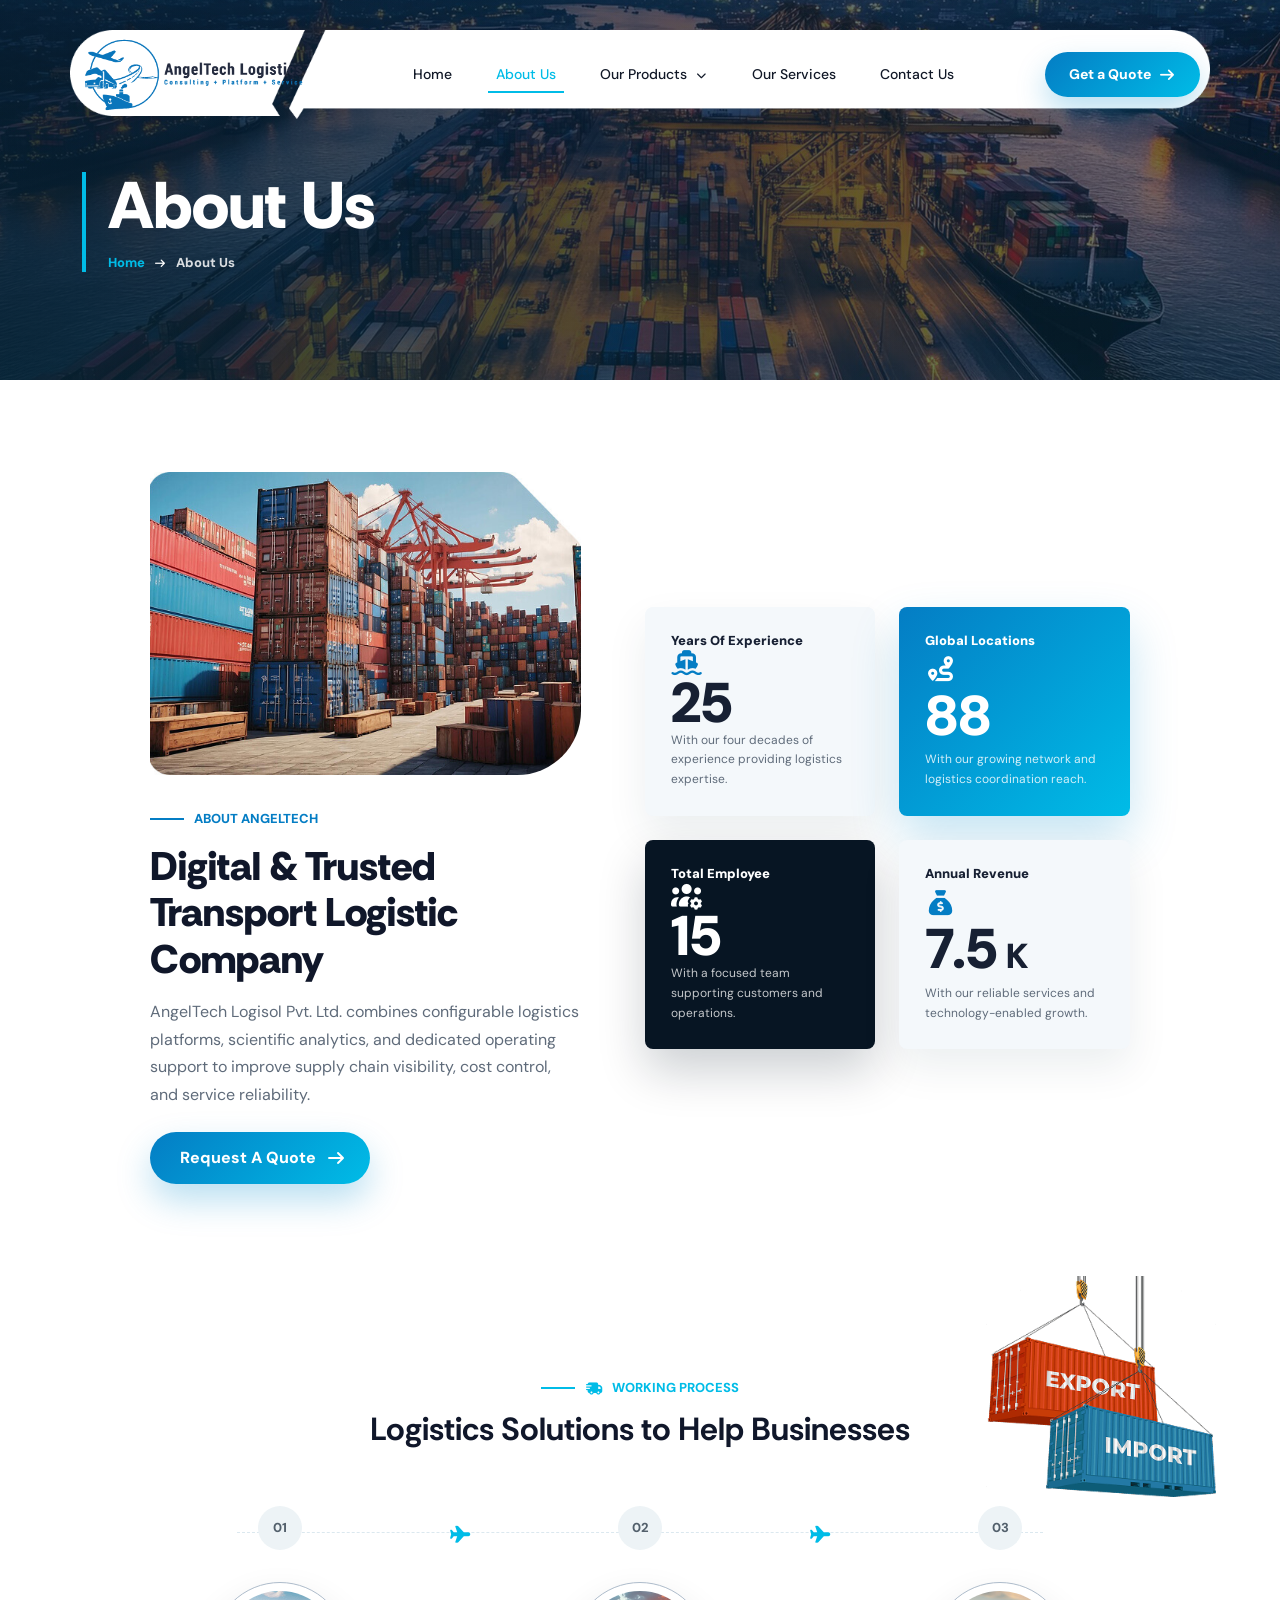
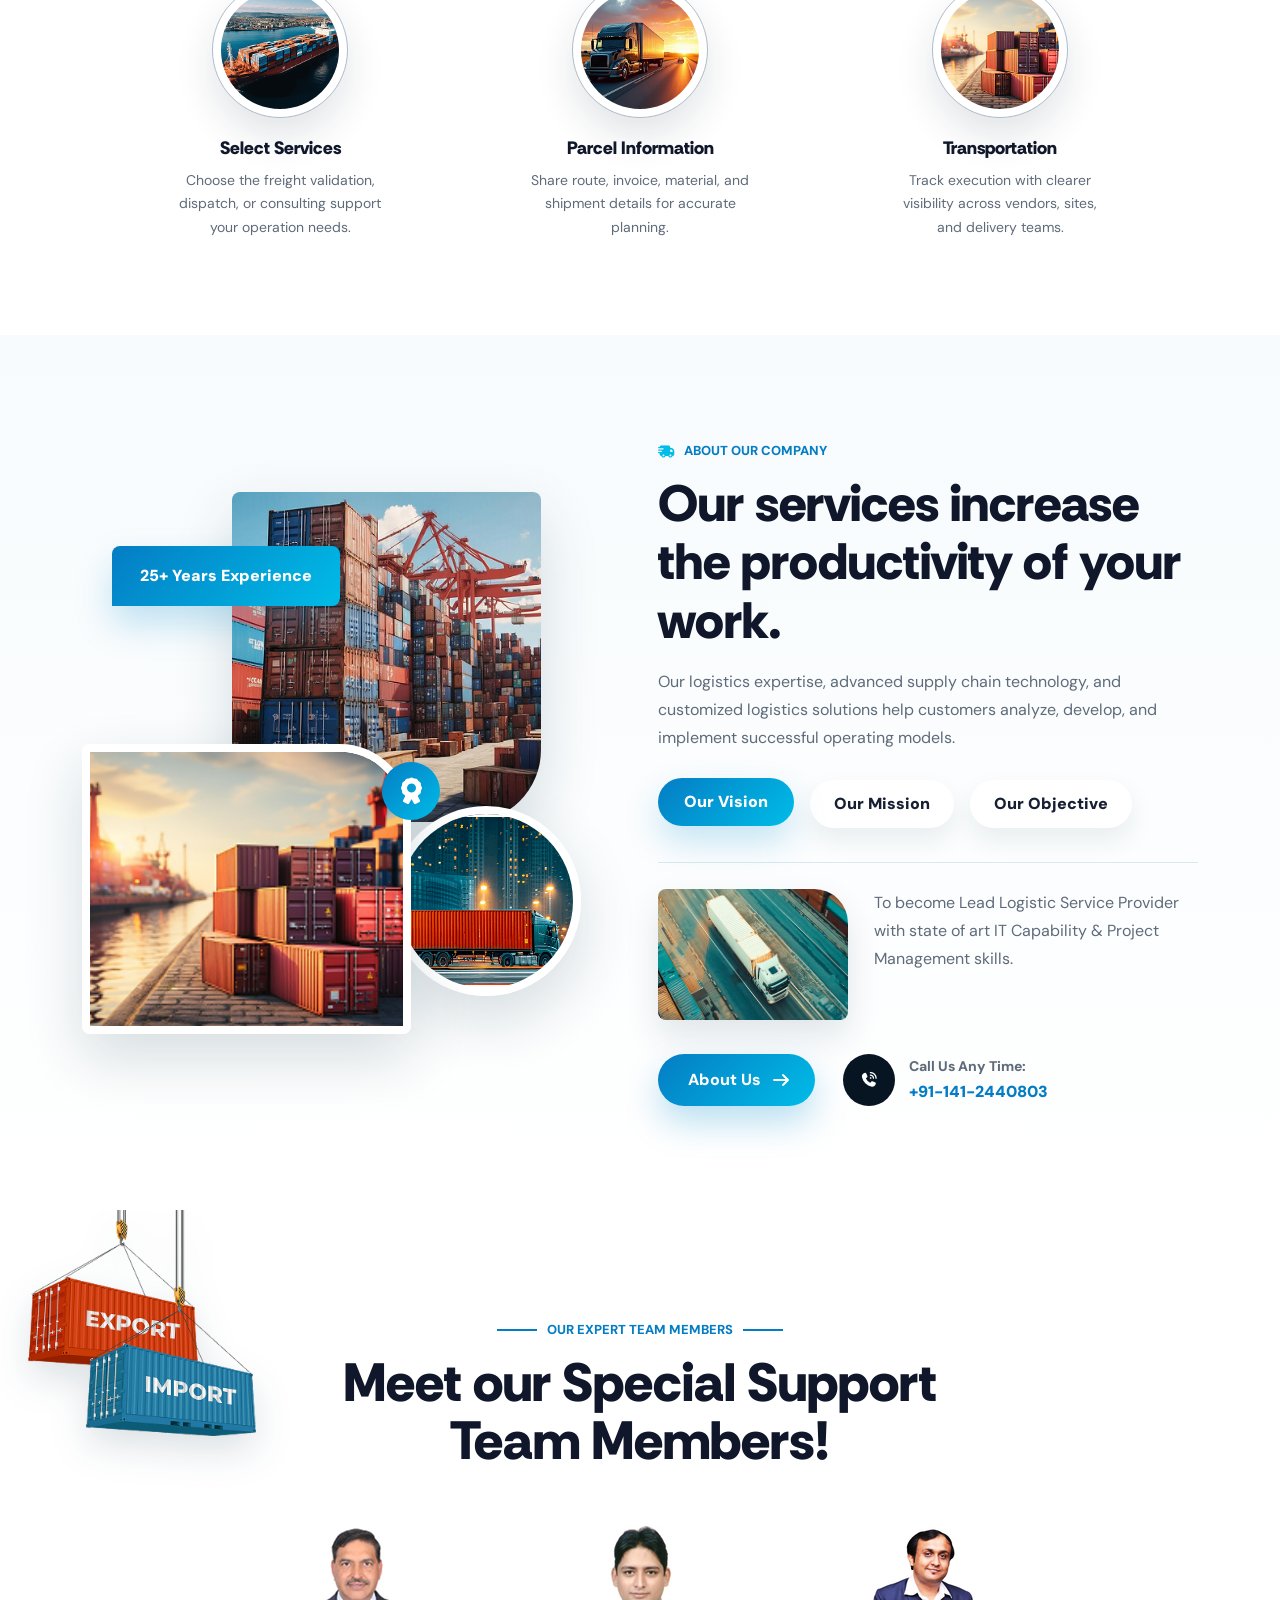
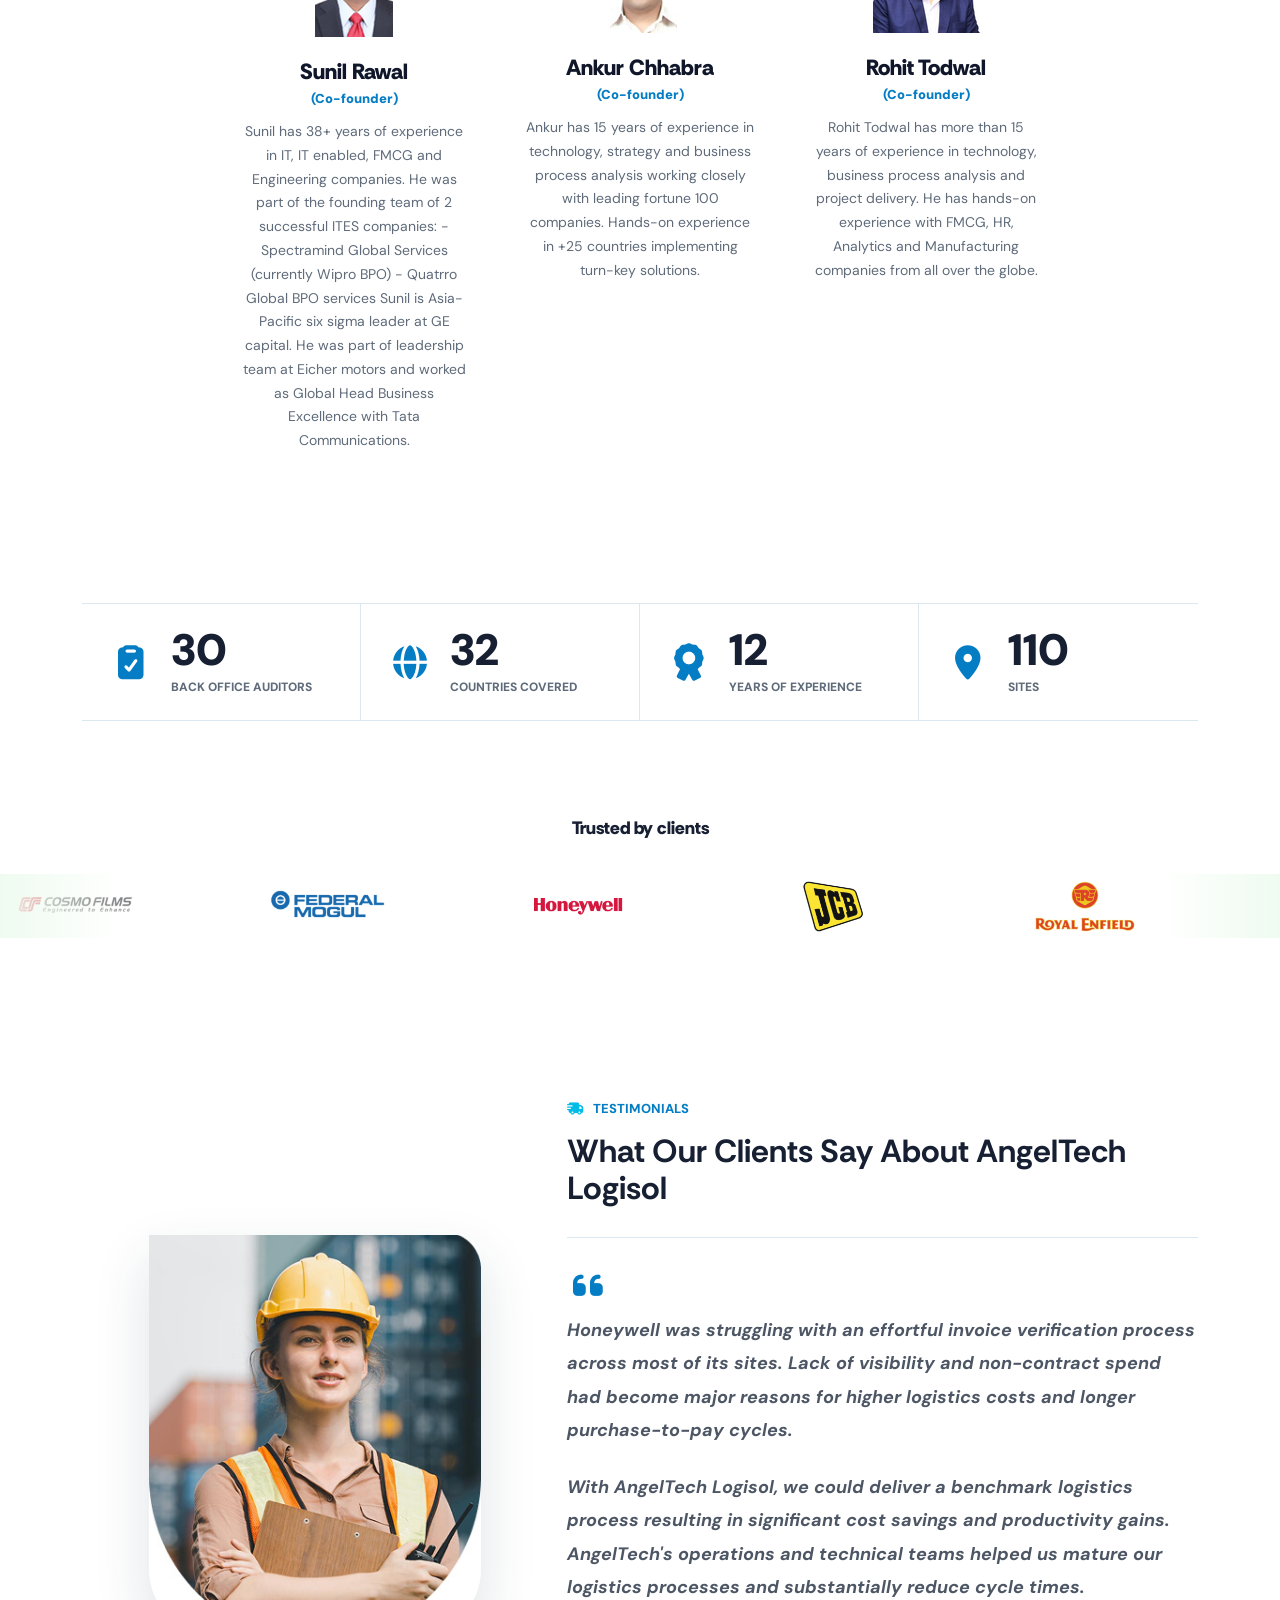
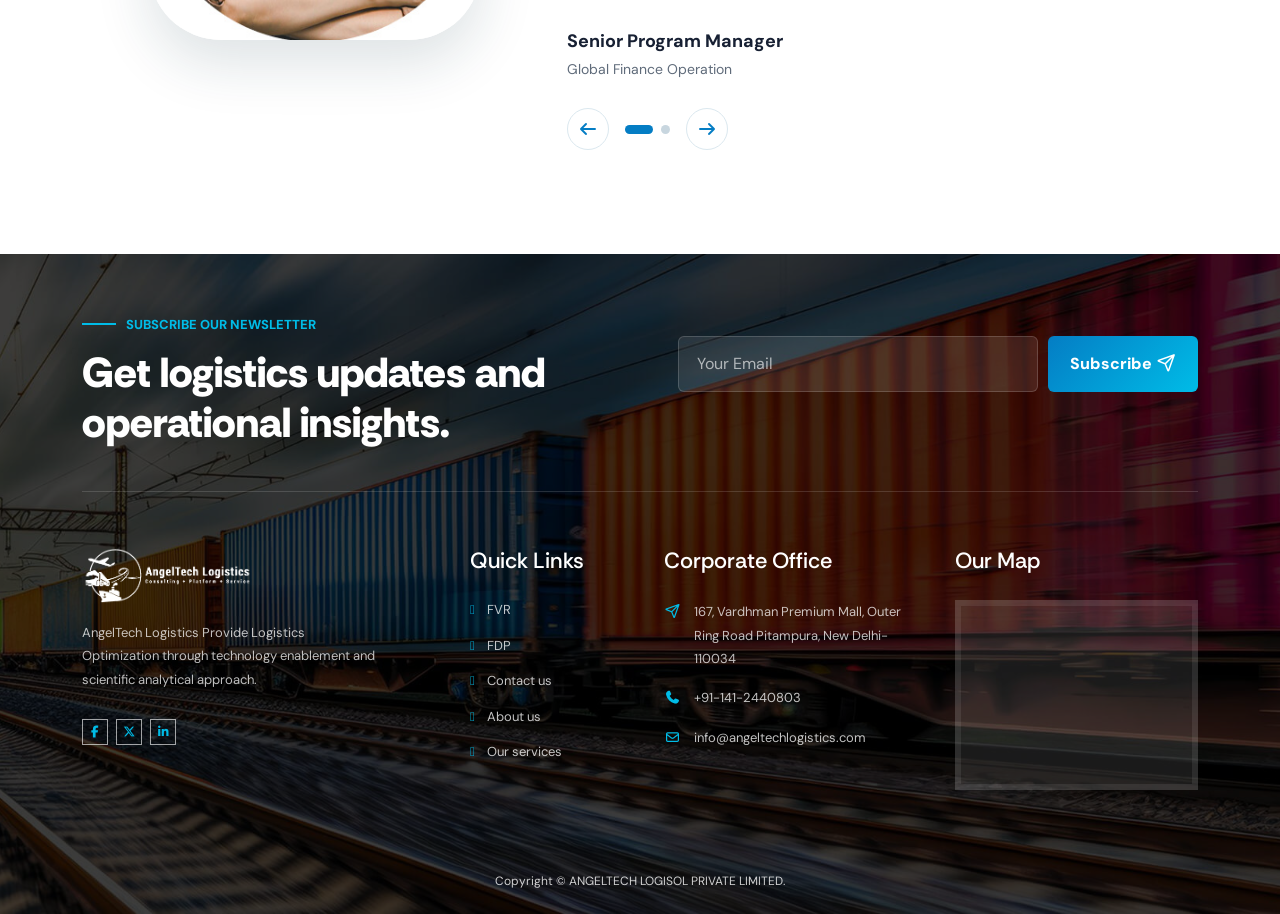
==== commit 4f0ae940: "Worked on TMS & control tower product page" ====
--- a/about.html
+++ b/about.html
@@ -21,7 +21,7 @@
                     <ul class="navbar-nav ms-auto align-items-lg-center">
                         <li class="nav-item"><a class="nav-link" href="index.html#top">Home</a></li>
                         <li class="nav-item"><a class="nav-link active" href="about.html">About Us</a></li>
-                        <li class="nav-item nav-dropdown"><button class="nav-link nav-dropdown-toggle" type="button" aria-expanded="false">Our Products <i class="fa-solid fa-chevron-down"></i></button><ul class="nav-dropdown-menu"><li><a href="FVR.html">FVR</a></li><li><a href="e-RFQ.html">e-RFQ</a></li><li><a href="TMS.html">TMS</a></li><li><a href="controltower.html">Control Tower</a></li><li><a href="shipmentracking.html">Shipment Tracking</a></li></ul></li>
+                        <li class="nav-item nav-dropdown"><button class="nav-link nav-dropdown-toggle" type="button" aria-expanded="false">Our Products <i class="fa-solid fa-chevron-down"></i></button><ul class="nav-dropdown-menu"><li><a href="FVR.html">FVR</a></li><li><a href="e-RFQ.html">e-RFQ</a></li><li><a href="TMS.html">TMS</a></li><li><a href="logisticcontroltower.html">Logistic Control Tower</a></li><li><a href="shipmentracking.html">Shipment Tracking</a></li></ul></li>
                         <li class="nav-item"><a class="nav-link" href="our-services.html">Our Services</a></li>
                         <li class="nav-item"><a class="nav-link" href="contact.html">Contact Us</a></li>
                         <li class="nav-item nav-quote-item"><a class="nav-link nav-quote-link" href="contact.html#contact-form-section">Get a Quote <i class="fa-solid fa-arrow-right"></i></a></li>
--- a/assets/css/angeltech.css
+++ b/assets/css/angeltech.css
@@ -188,7 +188,7 @@
     border-radius: 6px;
     color: var(--angel-ink);
     font-size: 13px;
-    font-weight: 800;
+    font-weight: 600;
     transition: color 0.2s ease, background 0.2s ease;
 }
 
@@ -355,7 +355,7 @@
     justify-content: center;
     gap: 10px;
     padding: 14px 24px;
-    border-radius: 6px;
+    border-radius: 26px;
     font-weight: 800;
     transition: transform 0.25s ease, box-shadow 0.25s ease, background 0.25s ease, color 0.25s ease;
 }
@@ -385,7 +385,7 @@
 .btn-pill {
     border-radius: 999px;
     padding-left: 30px;
-    padding-right: 30px;
+    /* padding-right: 30px; */
 }
 
 .hero-visual {
@@ -3382,12 +3382,26 @@
         transition: max-height 0.25s ease;
     }
 
+    .nav-dropdown:hover .nav-dropdown-menu,
+    .nav-dropdown:focus-within .nav-dropdown-menu,
+    .nav-dropdown.is-open .nav-dropdown-menu {
+        transform: none;
+    }
+
     .nav-dropdown.is-open .nav-dropdown-menu {
         max-height: 260px;
     }
 
     .nav-dropdown-menu a {
+        display: block;
         padding: 9px 0 9px 12px;
+        color: var(--angel-ink);
+        background: transparent;
+    }
+
+    .nav-dropdown-menu a:hover {
+        color: var(--angel-blue);
+        background: var(--angel-soft);
     }
 
     .nav-quote-item {
@@ -4202,3 +4216,2296 @@
         padding: 58px 0 42px;
     }
 }
+/* FVR product banner */
+.fvr-banner {
+    position: relative;
+    overflow: hidden;
+    display: flex;
+    align-items: center;
+    height: 100vh;
+    min-height: 640px;
+    padding: 140px 0 40px;
+    color: rgba(255, 255, 255, 0.86);
+    background:
+        linear-gradient(112deg, rgba(7, 21, 35, 0.94) 0%, rgba(7, 21, 35, 0.82) 42%, rgba(4, 125, 196, 0.36) 100%),
+        radial-gradient(circle at 82% 20%, rgba(0, 188, 231, 0.24), transparent 34%),
+        url("../images/hero-banner-bg.png") center / cover no-repeat;
+}
+
+
+.fvr-banner-grid {
+    display: grid;
+    grid-template-columns: minmax(0, 45%) minmax(0, 55%);
+    align-items: center;
+    gap: 32px;
+}
+
+.fvr-banner-copy {
+    position: relative;
+    z-index: 2;
+}
+
+.fvr-banner-label {
+    display: inline-flex;
+    padding: 8px 18px;
+    margin-bottom: 22px;
+    border-radius: 999px;
+    color: #fff;
+    background: rgba(4, 125, 196, 0.38);
+    border: 1px solid rgba(0, 188, 231, 0.2);
+    font-size: 13px;
+    font-weight: 600;
+    text-transform: uppercase;
+}
+
+.fvr-banner h1 {
+    max-width: 690px;
+    margin: 0;
+    color: #fff;
+    font-size: 40px;
+    line-height: 1.08;
+    font-weight: 600;
+}
+
+.fvr-banner h1 span {
+    color: #087ff5;
+}
+
+.fvr-title-line {
+    width: 64px;
+    height: 3px;
+    margin: 24px 0 20px;
+    background: var(--angel-cyan);
+}
+
+.fvr-banner-intro {
+    max-width: 700px;
+    margin: 0 0 20px;
+    color: rgba(255, 255, 255, 0.88);
+    font-size: 16px;
+    line-height: 1.65;
+}
+
+.fvr-benefits {
+    display: grid;
+    gap: 16px;
+}
+
+.fvr-benefit {
+    display: grid;
+    grid-template-columns: 52px minmax(0, 1fr);
+    align-items: start;
+    gap: 16px;
+}
+
+.fvr-benefit-icon {
+    display: grid;
+    place-items: center;
+    width: 52px;
+    height: 52px;
+    border-radius: 10px;
+    color: #25d3ff;
+    background: rgba(4, 125, 196, 0.26);
+    border: 1px solid rgba(0, 188, 231, 0.25);
+    font-size: 24px;
+}
+
+.fvr-benefit p {
+    margin: 0;
+    color: rgba(255, 255, 255, 0.8);
+    line-height: 1.55;
+}
+
+.fvr-benefit strong {
+    color: #fff;
+}
+
+.fvr-highlights {
+    display: grid;
+    grid-template-columns: repeat(4, 1fr);
+    margin: 24px 0;
+    padding: 22px 0;
+    border-top: 1px solid rgba(0, 188, 231, 0.35);
+    border-bottom: 1px solid rgba(0, 188, 231, 0.14);
+}
+
+.fvr-highlights > div {
+    display: flex;
+    align-items: center;
+    gap: 10px;
+    padding: 0 12px;
+    border-right: 1px solid rgba(0, 188, 231, 0.22);
+    color: #fff;
+    font-size: 13px;
+    font-weight: 700;
+}
+
+.fvr-highlights > div:first-child {
+    padding-left: 0;
+}
+
+.fvr-highlights > div:last-child {
+    border-right: 0;
+}
+
+.fvr-highlights i {
+    color: #087ff5;
+    font-size: 28px;
+}
+
+.fvr-banner-actions {
+    display: flex;
+    flex-wrap: wrap;
+    gap: 16px;
+    margin-top: 2%;
+}
+
+.fvr-banner-actions a {
+    min-width: 205px;
+    min-height: 58px;
+    font-size: 16px;
+}
+
+.fvr-banner-visual {
+    position: relative;
+    z-index: 1;
+    width: 100%;
+    max-width: 690px;
+    min-width: 0;
+    justify-self: end;
+}
+
+.fvr-banner-visual img {
+    display: block;
+    width: 100%;
+    min-width: 0;
+    height: auto;
+    filter: saturate(1.08) contrast(1.04);
+    mix-blend-mode: screen;
+}
+
+@media (max-width: 1199.98px) {
+    .fvr-banner-grid {
+        grid-template-columns: minmax(0, 48%) minmax(0, 52%);
+        gap: 20px;
+    }
+
+    .fvr-banner-visual {
+        max-width: 560px;
+    }
+
+    .fvr-highlights {
+        grid-template-columns: repeat(2, 1fr);
+        gap: 18px 0;
+    }
+
+    .fvr-highlights > div:nth-child(2) {
+        border-right: 0;
+    }
+}
+
+@media (max-width: 991.98px) {
+    .fvr-banner {
+        height: auto;
+        min-height: 100vh;
+        padding: 130px 0 60px;
+    }
+
+    .fvr-banner-grid {
+        grid-template-columns: 1fr;
+    }
+
+    .fvr-banner-copy {
+        max-width: 720px;
+    }
+
+    .fvr-banner-visual {
+        max-width: 680px;
+        margin: -20px auto -50px;
+        justify-self: center;
+    }
+}
+
+@media (max-width: 575.98px) {
+    .fvr-banner {
+        min-height: auto;
+        padding-top: 130px;
+    }
+
+    .fvr-banner h1 {
+        font-size: 2.3rem;
+    }
+
+    .fvr-benefit {
+        grid-template-columns: 44px minmax(0, 1fr);
+        gap: 12px;
+    }
+
+    .fvr-benefit-icon {
+        width: 44px;
+        height: 44px;
+        font-size: 20px;
+    }
+
+    .fvr-highlights {
+        grid-template-columns: 1fr 1fr;
+    }
+
+    .fvr-highlights > div {
+        padding: 0 8px;
+        font-size: 12px;
+    }
+
+    .fvr-highlights i {
+        font-size: 23px;
+    }
+
+    .fvr-banner-actions a {
+        width: 100%;
+    }
+
+    .fvr-banner-visual {
+        width: 100%;
+        margin: 10px auto -20px;
+    }
+}
+
+/* FVR overview */
+.fvr-overview-section {
+    position: relative;
+    overflow: hidden;
+    padding: 100px 0;
+    background:
+        radial-gradient(circle at 96% 8%, rgba(0, 188, 231, 0.08), transparent 20%),
+        linear-gradient(180deg, #ffffff 0%, #f8fbfd 100%);
+}
+
+.fvr-overview-section::after {
+    content: "";
+    position: absolute;
+    right: 2%;
+    bottom: 8%;
+    width: 120px;
+    height: 120px;
+    opacity: 0.22;
+    background-image: radial-gradient(var(--angel-cyan) 1.5px, transparent 1.5px);
+    background-size: 13px 13px;
+    pointer-events: none;
+}
+
+.fvr-overview-grid {
+    position: relative;
+    z-index: 1;
+    display: grid;
+    grid-template-columns: minmax(0, 0.98fr) minmax(0, 1.02fr);
+    align-items: center;
+    gap: clamp(44px, 6vw, 86px);
+}
+
+.fvr-overview-media {
+    overflow: hidden;
+    border-radius: 18px 18px 68px 18px;
+    box-shadow: 0 28px 65px rgba(11, 39, 64, 0.18);
+}
+
+.fvr-overview-media img {
+    display: block;
+    width: 100%;
+    min-height: 620px;
+    /* aspect-ratio: 0.76 / 1; */
+    object-fit: cover;
+}
+
+.fvr-overview-content {
+    min-width: 0;
+}
+
+.fvr-overview-content .eyebrow {
+    margin-bottom: 18px;
+    color: var(--angel-blue);
+}
+
+.fvr-overview-content .eyebrow::before {
+    display: none;
+}
+
+.fvr-overview-content h2 {
+    max-width: 680px;
+    margin: 0;
+    color: var(--angel-ink);
+    font-size: 32px;
+    line-height: 1.08;
+    font-weight: 700;
+}
+
+.fvr-overview-line {
+    display: block;
+    width: 58px;
+    height: 3px;
+    margin: 26px 0 28px;
+    background: linear-gradient(90deg, var(--angel-blue), var(--angel-cyan));
+}
+
+.fvr-overview-text {
+    display: grid;
+    gap: 22px;
+}
+
+.fvr-overview-text p {
+    margin: 0;
+    color: var(--angel-muted);
+    font-size: 17px;
+    line-height: 1.75;
+}
+
+.fvr-overview-actions {
+    display: flex;
+    flex-wrap: wrap;
+    gap: 16px;
+    margin-top: 34px;
+}
+
+.fvr-overview-actions a {
+    min-width: 210px;
+    min-height: 54px;
+}
+
+.fvr-outline-button {
+    display: inline-flex;
+    align-items: center;
+    justify-content: center;
+    gap: 10px;
+    padding: 13px 28px;
+    border: 1px solid var(--angel-blue);
+    border-radius: 999px;
+    color: var(--angel-blue);
+    font-weight: 800;
+    transition: color 0.25s ease, background 0.25s ease, transform 0.25s ease;
+}
+
+.fvr-outline-button:hover {
+    color: var(--angel-white);
+    background: var(--angel-blue);
+    transform: translateY(-2px);
+}
+
+@media (max-width: 991.98px) {
+    .fvr-overview-section {
+        padding: 78px 0;
+    }
+
+    .fvr-overview-grid {
+        grid-template-columns: 1fr;
+        gap: 44px;
+    }
+
+    .fvr-overview-media {
+        width: 100%;
+        max-width: 680px;
+        margin: 0 auto;
+    }
+
+    .fvr-overview-media img {
+        min-height: 0;
+        aspect-ratio: 1.12 / 1;
+    }
+}
+
+@media (max-width: 575.98px) {
+    .fvr-overview-section {
+        padding: 62px 0;
+    }
+
+    .fvr-overview-media {
+        border-radius: 12px 12px 42px 12px;
+    }
+
+    .fvr-overview-media img {
+        aspect-ratio: 0.9 / 1;
+    }
+
+    .fvr-overview-content h2 {
+        font-size: 2.25rem;
+    }
+
+    .fvr-overview-text p {
+        font-size: 15px;
+    }
+
+    .fvr-overview-actions a {
+        width: 100%;
+    }
+}
+
+/* FVR business challenges */
+.fvr-challenges-section {
+    padding: 96px 0 100px;
+    background:
+        linear-gradient(180deg, var(--angel-white) 0%, #f7fbfe 100%);
+}
+
+.fvr-challenges-heading {
+    max-width: 1040px;
+    margin: 0 auto 38px;
+    text-align: center;
+}
+
+.fvr-challenges-heading .eyebrow {
+    justify-content: center;
+    margin-bottom: 14px;
+    color: var(--angel-blue);
+}
+
+.fvr-challenges-heading .eyebrow::before {
+    display: none;
+}
+
+.fvr-challenges-heading h2 {
+    margin: 0;
+    color: var(--angel-ink);
+    font-size: 40px;
+    line-height: 1.15;
+    font-weight: 700;
+}
+
+.fvr-challenges-heading h2 span {
+    color: var(--angel-blue);
+}
+
+.fvr-challenges-heading p {
+    max-width: 920px;
+    margin: 16px auto 0;
+    color: var(--angel-muted);
+    font-size: 17px;
+    line-height: 1.7;
+}
+
+.fvr-challenges-board {
+    position: relative;
+    display: grid;
+    gap: 10px;
+    padding: 68px 28px 28px;
+    border: 1px solid rgba(4, 125, 196, 0.16);
+    border-radius: 14px;
+    background:
+        radial-gradient(circle at 96% 0%, rgba(0, 188, 231, 0.12), transparent 30%),
+        var(--angel-white);
+    box-shadow: 0 24px 70px rgba(11, 39, 64, 0.1);
+}
+
+.fvr-board-label {
+    position: absolute;
+    top: 0;
+    display: inline-flex;
+    align-items: center;
+    justify-content: center;
+    gap: 10px;
+    min-width: 290px;
+    min-height: 48px;
+    padding: 12px 28px;
+    color: var(--angel-white);
+    background: linear-gradient(135deg, var(--angel-blue), var(--angel-cyan));
+    border-radius: 0 0 10px 10px;
+    font-size: 15px;
+    font-weight: 800;
+    text-transform: uppercase;
+    letter-spacing: 0.02em;
+}
+
+.fvr-board-label-left {
+    left: 11%;
+    top: 1%;
+}
+
+.fvr-board-label-right {
+    right: 11%;
+     top: 1%;
+}
+
+.fvr-challenge-row {
+    display: grid;
+    grid-template-columns: minmax(0, 1fr) 44px minmax(0, 1fr);
+    align-items: center;
+    gap: 18px;
+}
+
+.fvr-challenge-card,
+.fvr-solution-card {
+    display: grid;
+    grid-template-columns: 58px 58px minmax(0, 1fr);
+    align-items: center;
+    gap: 16px;
+    min-height: 86px;
+    padding: 14px 18px;
+    border: 1px solid rgba(4, 125, 196, 0.14);
+    border-radius: 8px;
+    background: linear-gradient(135deg, rgba(255, 255, 255, 0.98), rgba(238, 247, 251, 0.78));
+    box-shadow: 0 12px 28px rgba(11, 39, 64, 0.06);
+    transition: opacity 0.68s ease, transform 0.68s ease, box-shadow 0.25s ease, border-color 0.25s ease;
+    will-change: opacity, transform;
+}
+
+.fvr-solution-card {
+    grid-template-columns: 58px minmax(0, 1fr) 44px;
+    background: linear-gradient(135deg, rgba(238, 247, 251, 0.72), rgba(255, 255, 255, 0.98));
+}
+
+.fvr-challenge-row .fvr-challenge-card {
+    opacity: 0;
+    transform: translateX(-44px);
+}
+
+.fvr-challenge-row .fvr-solution-card {
+    opacity: 0;
+    transform: translateX(44px);
+}
+
+.fvr-challenge-row.is-active .fvr-challenge-card {
+    opacity: 1;
+    transform: translateX(0);
+}
+
+.fvr-challenge-row.is-solved .fvr-challenge-card {
+    opacity: 0.78;
+    transform: translateX(0) scale(0.985);
+}
+
+.fvr-challenge-row.is-solved .fvr-solution-card {
+    opacity: 1;
+    transform: translateX(0);
+    transition-delay: 0.16s;
+}
+
+.fvr-challenge-card:hover,
+.fvr-solution-card:hover {
+    transform: translateY(-3px);
+    border-color: rgba(0, 188, 231, 0.35);
+    box-shadow: 0 18px 34px rgba(11, 39, 64, 0.12);
+}
+
+.fvr-challenge-number {
+    display: grid;
+    place-items: center;
+    width: 50px;
+    height: 50px;
+    border-radius: 8px;
+    color: var(--angel-white);
+    background: linear-gradient(135deg, var(--angel-blue), var(--angel-cyan));
+    font-size: 20px;
+    font-weight: 800;
+    box-shadow: 0 10px 22px rgba(4, 125, 196, 0.24);
+}
+
+.fvr-challenge-icon {
+    display: grid;
+    place-items: center;
+    width: 48px;
+    height: 48px;
+    border-radius: 50%;
+    color: var(--angel-blue);
+    background: linear-gradient(145deg, rgba(4, 125, 196, 0.08), rgba(0, 188, 231, 0.14));
+    font-size: 23px;
+}
+
+.fvr-solution-card .fvr-challenge-icon {
+    color: var(--angel-cyan);
+    background: rgba(0, 188, 231, 0.1);
+}
+
+.fvr-challenge-arrow {
+    display: grid;
+    place-items: center;
+    color: var(--angel-cyan);
+    font-size: 30px;
+    opacity: 0;
+    transform: scaleX(0);
+    transform-origin: center;
+    transition: opacity 0.4s ease 0.22s, transform 0.4s ease 0.22s;
+    will-change: opacity, transform;
+}
+
+.fvr-challenge-row.is-solved .fvr-challenge-arrow {
+    opacity: 1;
+    transform: scaleX(1);
+}
+
+.fvr-solution-check {
+    display: grid;
+    place-items: center;
+    width: 36px;
+    height: 36px;
+    margin-left: auto;
+    border: 2px solid var(--angel-cyan);
+    border-radius: 50%;
+    color: var(--angel-blue);
+    font-size: 16px;
+}
+
+.fvr-challenge-card h3,
+.fvr-solution-card h3 {
+    margin: 0 0 6px;
+    color: var(--angel-ink);
+    font-size: 16px;
+    line-height: 1.25;
+    font-weight: 800;
+}
+
+.fvr-challenge-card p,
+.fvr-solution-card p {
+    margin: 0;
+    color: var(--angel-muted);
+    font-size: 14px;
+    line-height: 1.45;
+}
+
+.fvr-challenges-benefits {
+    display: grid;
+    grid-template-columns: repeat(5, minmax(0, 1fr));
+    margin-top: 24px;
+    padding: 22px;
+    border: 1px solid rgba(4, 125, 196, 0.14);
+    border-radius: 12px;
+    background: var(--angel-white);
+    box-shadow: 0 20px 50px rgba(11, 39, 64, 0.08);
+}
+
+.fvr-challenges-benefits > div {
+    display: grid;
+    grid-template-columns: 58px minmax(0, 1fr);
+    column-gap: 14px;
+    align-items: center;
+    padding: 0 18px;
+    border-right: 1px solid var(--angel-line);
+}
+
+.fvr-challenges-benefits > div:last-child {
+    border-right: 0;
+}
+
+.fvr-challenges-benefits i {
+    grid-row: span 2;
+    display: grid;
+    place-items: center;
+    width: 58px;
+    height: 58px;
+    border-radius: 50%;
+    color: var(--angel-white);
+    background: linear-gradient(135deg, var(--angel-blue), var(--angel-cyan));
+    font-size: 24px;
+}
+
+.fvr-challenges-benefits strong {
+    color: var(--angel-ink);
+    font-size: 16px;
+    line-height: 1.25;
+}
+
+.fvr-challenges-benefits span {
+    color: var(--angel-muted);
+    font-size: 13px;
+    line-height: 1.45;
+}
+
+@media (max-width: 1199.98px) {
+    .fvr-board-label-left {
+        left: 7%;
+    }
+
+    .fvr-board-label-right {
+        right: 7%;
+    }
+
+    .fvr-challenge-card,
+    .fvr-solution-card {
+        gap: 12px;
+        padding: 12px;
+    }
+
+    .fvr-challenges-benefits {
+        grid-template-columns: repeat(3, minmax(0, 1fr));
+        gap: 18px 0;
+    }
+
+    .fvr-challenges-benefits > div:nth-child(3) {
+        border-right: 0;
+    }
+}
+
+@media (max-width: 991.98px) {
+    .fvr-challenges-section {
+        padding: 78px 0;
+    }
+
+    .fvr-challenges-heading h2 {
+        font-size: 34px;
+    }
+
+    .fvr-challenges-board {
+        padding: 26px;
+    }
+
+    .fvr-board-label {
+        position: static;
+        width: 100%;
+        min-width: 0;
+        border-radius: 8px;
+    }
+
+    .fvr-board-label-right {
+        margin-top: 10px;
+    }
+
+    .fvr-challenge-row {
+        grid-template-columns: 1fr;
+        gap: 10px;
+        margin-top: 12px;
+    }
+
+    .fvr-challenge-arrow {
+        transform: rotate(90deg);
+    }
+
+    .fvr-challenge-row .fvr-challenge-card,
+    .fvr-challenge-row .fvr-solution-card {
+        transform: translateY(28px);
+    }
+
+    .fvr-challenge-row.is-active .fvr-challenge-card {
+        transform: translateY(0);
+    }
+
+    .fvr-challenge-row.is-solved .fvr-challenge-card {
+        transform: translateY(0) scale(0.985);
+    }
+
+    .fvr-challenge-row.is-solved .fvr-solution-card {
+        transform: translateY(0);
+    }
+
+    .fvr-challenge-row.is-solved .fvr-challenge-arrow {
+        transform: rotate(90deg) scaleX(1);
+    }
+
+    .fvr-challenges-benefits {
+        grid-template-columns: repeat(2, minmax(0, 1fr));
+    }
+
+    .fvr-challenges-benefits > div,
+    .fvr-challenges-benefits > div:nth-child(3) {
+        border-right: 0;
+    }
+}
+
+@media (max-width: 767.98px) {
+    .fvr-challenges-benefits {
+        grid-template-columns: 1fr;
+        padding: 18px;
+    }
+
+    .fvr-challenges-benefits > div {
+        padding: 16px 0;
+        border-bottom: 1px solid var(--angel-line);
+    }
+
+    .fvr-challenges-benefits > div:last-child {
+        border-bottom: 0;
+    }
+}
+
+@media (max-width: 575.98px) {
+    .fvr-challenges-section {
+        padding: 62px 0;
+    }
+
+    .fvr-challenges-heading h2 {
+        font-size: 2.2rem;
+    }
+
+    .fvr-challenges-heading p {
+        font-size: 15px;
+    }
+
+    .fvr-challenges-board {
+        padding: 18px;
+        border-radius: 10px;
+    }
+
+    .fvr-challenge-card,
+    .fvr-solution-card {
+        grid-template-columns: 44px minmax(0, 1fr);
+    }
+
+    .fvr-challenge-number,
+    .fvr-challenge-icon {
+        width: 42px;
+        height: 42px;
+        font-size: 18px;
+    }
+
+    .fvr-challenge-icon {
+        display: none;
+    }
+
+    .fvr-solution-check {
+        grid-column: 1;
+        grid-row: 1;
+        width: 42px;
+        height: 42px;
+        margin: 0;
+    }
+
+    .fvr-solution-card > div {
+        grid-column: 2;
+    }
+
+    .fvr-challenge-card h3,
+    .fvr-solution-card h3 {
+        font-size: 15px;
+    }
+
+    .fvr-challenge-card p,
+    .fvr-solution-card p {
+        font-size: 13px;
+    }
+}
+
+@media (prefers-reduced-motion: reduce) {
+    .fvr-challenge-row .fvr-challenge-card,
+    .fvr-challenge-row .fvr-solution-card,
+    .fvr-challenge-arrow {
+        opacity: 1;
+        transform: none;
+        transition: none;
+    }
+}
+
+/* TMS seamless integrations */
+.tms-integrations-section {
+    position: relative;
+    overflow: hidden;
+    padding: 10px 0;
+    background:
+        radial-gradient(circle at 86% 18%, rgba(0, 188, 231, 0.14), transparent 34%),
+        linear-gradient(180deg, #f7fbfe 0%, var(--angel-white) 100%);
+}
+
+.tms-integrations-section::before {
+    content: "";
+    position: absolute;
+    right: -120px;
+    bottom: -160px;
+    width: 720px;
+    height: 420px;
+    background-image: radial-gradient(rgba(4, 125, 196, 0.22) 1.4px, transparent 1.4px);
+    background-size: 18px 18px;
+    opacity: 0.34;
+    pointer-events: none;
+}
+
+.tms-integrations-grid {
+    position: relative;
+    z-index: 1;
+    display: grid;
+    grid-template-columns: minmax(0, 0.98fr) minmax(420px, 1.02fr);
+    align-items: center;
+    gap: 56px;
+}
+
+.tms-integrations-copy .eyebrow {
+    margin-bottom: 18px;
+    color: var(--angel-blue);
+}
+
+.tms-integrations-copy .eyebrow::before {
+    display: none;
+}
+
+.tms-integrations-copy h2 {
+    max-width: 740px;
+    margin: 0;
+    color: var(--angel-ink);
+    font-size: 39px;
+    line-height: 1.18;
+    font-weight: 800;
+}
+
+.tms-integrations-copy > p {
+    max-width: 700px;
+    margin: 0 0 34px;
+    color: var(--angel-muted);
+    font-size: 17px;
+    line-height: 1.75;
+}
+
+.tms-integration-list {
+    display: grid;
+    grid-template-columns: repeat(2, minmax(0, 1fr));
+    gap: 14px 18px;
+}
+
+.tms-integration-list article {
+    display: grid;
+    grid-template-columns: 56px minmax(0, 1fr);
+    align-items: center;
+    gap: 14px;
+    min-height: 86px;
+    padding: 16px 18px;
+    border: 1px solid rgba(4, 125, 196, 0.1);
+    border-radius: 8px;
+    background: rgba(255, 255, 255, 0.92);
+    box-shadow: 0 16px 36px rgba(11, 39, 64, 0.06);
+    transition: transform 0.25s ease, border-color 0.25s ease, box-shadow 0.25s ease;
+}
+
+.tms-integration-list article:hover {
+    transform: translateY(-4px);
+    border-color: rgba(0, 188, 231, 0.32);
+    box-shadow: 0 22px 46px rgba(11, 39, 64, 0.11);
+}
+
+.tms-integration-list i {
+    display: grid;
+    place-items: center;
+    width: 52px;
+    height: 52px;
+    border-radius: 50%;
+    color: var(--angel-white);
+    background: linear-gradient(135deg, var(--angel-blue), var(--angel-cyan));
+    font-size: 22px;
+}
+
+.tms-integration-list h3 {
+    margin: 0 0 5px;
+    color: var(--angel-ink);
+    font-size: 17px;
+    line-height: 1.3;
+    font-weight: 800;
+}
+
+.tms-integration-list p {
+    margin: 0;
+    color: var(--angel-muted);
+    font-size: 13px;
+    line-height: 1.45;
+}
+
+.tms-integrations-visual {
+    position: relative;
+    display: grid;
+    justify-items: center;
+    align-content: start;
+    gap: 50px;
+    min-height: 0;
+}
+
+.tms-integration-orbit {
+    position: relative;
+    width: min(520px, 92%);
+    aspect-ratio: 1;
+    border: 1px dashed rgba(4, 125, 196, 0.35);
+    border-radius: 50%;
+    background:
+        radial-gradient(circle, rgba(255, 255, 255, 0.9) 0 31%, rgba(238, 247, 251, 0.82) 32% 43%, transparent 44%);
+    box-shadow: inset 0 0 0 72px rgba(4, 125, 196, 0.04), 0 26px 60px rgba(11, 39, 64, 0.08);
+}
+
+.tms-integration-orbit::before,
+.tms-integration-orbit::after {
+    content: "";
+    position: absolute;
+    inset: 18%;
+    border: 1px solid rgba(4, 125, 196, 0.42);
+    border-radius: 50%;
+}
+
+.tms-integration-orbit::after {
+    inset: 31%;
+    border-style: dashed;
+}
+
+.tms-orbit-core {
+    position: absolute;
+    top: 50%;
+    left: 50%;
+    z-index: 2;
+    display: grid;
+    place-items: center;
+    gap: 12px;
+    width: 220px;
+    height: 220px;
+    padding: 26px;
+    border: 1px solid rgba(4, 125, 196, 0.28);
+    border-radius: 50%;
+    color: var(--angel-ink);
+    background: var(--angel-white);
+    text-align: center;
+    text-transform: uppercase;
+    transform: translate(-50%, -50%);
+    box-shadow: 0 16px 38px rgba(11, 39, 64, 0.09);
+}
+
+.tms-orbit-core i {
+    color: var(--angel-blue);
+    font-size: 58px;
+}
+
+.tms-orbit-core strong {
+    font-size: 15px;
+    line-height: 1.35;
+    font-weight: 900;
+}
+
+.tms-integration-orbit > span {
+    position: absolute;
+    top: 50%;
+    left: 50%;
+    z-index: 3;
+    display: grid;
+    place-items: center;
+    gap: 7px;
+    width: 118px;
+    height: 118px;
+    padding: 14px;
+    border: 1px solid rgba(4, 125, 196, 0.18);
+    border-radius: 50%;
+    color: var(--angel-ink);
+    background: rgba(255, 255, 255, 0.96);
+    box-shadow: 0 14px 34px rgba(11, 39, 64, 0.11);
+    font-size: 12px;
+    line-height: 1.15;
+    font-weight: 800;
+    text-align: center;
+    transform: translate(-50%, -50%) rotate(var(--angle)) translate(235px) rotate(var(--reverse));
+}
+
+.tms-integration-orbit > span i {
+    color: var(--angel-blue);
+    font-size: 27px;
+}
+
+.tms-security-panel {
+    width: min(620px, 100%);
+    padding: 28px;
+    border: 1px solid rgba(4, 125, 196, 0.14);
+    border-radius: 14px;
+    background:
+        radial-gradient(circle at 100% 0%, rgba(0, 188, 231, 0.14), transparent 36%),
+        rgba(255, 255, 255, 0.96);
+    box-shadow: 0 22px 54px rgba(11, 39, 64, 0.1);
+}
+
+.tms-security-head {
+    display: grid;
+    grid-template-columns: 64px minmax(0, 1fr);
+    gap: 18px;
+    align-items: start;
+}
+
+.tms-security-head > span {
+    display: grid;
+    place-items: center;
+    width: 64px;
+    height: 64px;
+    border-radius: 16px;
+    color: var(--angel-white);
+    background: linear-gradient(135deg, var(--angel-blue), var(--angel-cyan));
+    font-size: 28px;
+    box-shadow: 0 16px 32px rgba(4, 125, 196, 0.2);
+}
+
+.tms-security-head h3 {
+    margin: 0 0 10px;
+    color: var(--angel-ink);
+    font-size: 24px;
+    line-height: 1.24;
+    font-weight: 800;
+}
+
+.tms-security-head p {
+    margin: 0;
+    color: var(--angel-muted);
+    font-size: 14px;
+    line-height: 1.68;
+}
+
+.tms-security-list {
+    display: grid;
+    grid-template-columns: repeat(2, minmax(0, 1fr));
+    gap: 10px 14px;
+    margin: 22px 0 0;
+    padding: 0;
+    list-style: none;
+}
+
+.tms-security-list li {
+    display: flex;
+    align-items: flex-start;
+    gap: 9px;
+    min-width: 0;
+    color: var(--angel-ink);
+    font-size: 13px;
+    line-height: 1.45;
+    font-weight: 700;
+}
+
+.tms-security-list i {
+    display: grid;
+    place-items: center;
+    flex: 0 0 auto;
+    width: 20px;
+    height: 20px;
+    margin-top: 1px;
+    border-radius: 50%;
+    color: var(--angel-white);
+    background: var(--angel-blue);
+    font-size: 10px;
+}
+
+@media (max-width: 1199.98px) {
+    .tms-integrations-grid {
+        grid-template-columns: 1fr;
+        gap: 48px;
+    }
+
+    .tms-integration-orbit {
+        transform: none;
+    }
+
+}
+
+@media (max-width: 767.98px) {
+    .tms-integrations-section {
+        padding: 76px 0;
+    }
+
+    .tms-integrations-copy h2 {
+        font-size: 32px;
+    }
+
+    .tms-integration-list {
+        grid-template-columns: 1fr;
+    }
+
+    .tms-integrations-visual {
+        min-height: 0;
+    }
+
+    .tms-integration-orbit {
+        top: auto;
+        left: auto;
+        width: 100%;
+        max-width: 520px;
+        transform: none;
+    }
+
+    .tms-integration-orbit > span {
+        width: 88px;
+        height: 88px;
+        font-size: 10px;
+        transform: translate(-50%, -50%) rotate(var(--angle)) translate(205px) rotate(var(--reverse));
+    }
+
+    .tms-integration-orbit > span i {
+        font-size: 20px;
+    }
+
+    .tms-orbit-core {
+        width: 168px;
+        height: 168px;
+    }
+
+    .tms-orbit-core i {
+        font-size: 42px;
+    }
+
+    .tms-orbit-core strong {
+        font-size: 12px;
+    }
+
+    .tms-security-panel {
+        padding: 22px;
+    }
+
+    .tms-security-head {
+        grid-template-columns: 54px minmax(0, 1fr);
+        gap: 14px;
+    }
+
+    .tms-security-head > span {
+        width: 54px;
+        height: 54px;
+        border-radius: 12px;
+        font-size: 23px;
+    }
+
+    .tms-security-head h3 {
+        font-size: 21px;
+    }
+
+    .tms-security-list {
+        grid-template-columns: 1fr;
+    }
+}
+
+@media (max-width: 575.98px) {
+    .tms-integrations-copy h2 {
+        font-size: 2.2rem;
+    }
+
+    .tms-integration-list article {
+        grid-template-columns: 48px minmax(0, 1fr);
+        padding: 14px;
+    }
+
+    .tms-integration-list i {
+        width: 46px;
+        height: 46px;
+        font-size: 19px;
+    }
+
+    .tms-integration-orbit {
+        display: none;
+    }
+
+    .tms-security-head {
+        grid-template-columns: 1fr;
+    }
+}
+
+/* FVR AI capabilities */
+.fvr-capabilities-section {
+    padding: 100px 0;
+    background:
+        radial-gradient(circle at 50% 0%, rgba(4, 125, 196, 0.08), transparent 32%),
+        #f7fbfe;
+}
+
+.fvr-capabilities-heading {
+    max-width: 1120px;
+    margin: 0 auto 44px;
+    text-align: center;
+}
+
+.fvr-capabilities-heading .eyebrow {
+    color: var(--angel-blue);
+}
+
+.fvr-capabilities-heading .eyebrow::before {
+    width: 26px;
+}
+
+.fvr-capabilities-heading h2 {
+    margin: 0 0 16px;
+    color: var(--angel-ink);
+    font-size: 40px;
+    line-height: 1.1;
+    font-weight: 600;
+}
+
+.fvr-capabilities-heading p {
+    margin: 0;
+    color: var(--angel-muted);
+    font-size: 17px;
+    line-height: 1.7;
+}
+
+.fvr-capabilities-grid {
+    display: grid;
+    grid-template-columns: repeat(2, minmax(0, 1fr));
+    gap: 20px;
+}
+
+.fvr-capability-card {
+    display: grid;
+    grid-template-columns: minmax(220px, 0.82fr) minmax(280px, 1.18fr);
+    align-items: center;
+    min-height: 305px;
+    overflow: hidden;
+    border: 1px solid rgba(4, 125, 196, 0.1);
+    border-radius: 12px;
+    background: var(--angel-white);
+    box-shadow: 0 18px 45px rgba(11, 39, 64, 0.08);
+    transition: transform 0.25s ease, box-shadow 0.25s ease;
+}
+
+.fvr-capability-card:hover {
+    transform: translateY(-5px);
+    box-shadow: 0 25px 56px rgba(11, 39, 64, 0.13);
+}
+
+.fvr-capability-copy {
+    align-self: stretch;
+    padding: 28px 10px 28px 28px;
+}
+
+.fvr-capability-number {
+    display: grid;
+    place-items: center;
+    width: 44px;
+    height: 44px;
+    margin-bottom: 18px;
+    border-radius: 50%;
+    color: #fff;
+    background: linear-gradient(135deg, var(--angel-blue), var(--angel-cyan));
+    font-weight: 900;
+}
+
+.fvr-capability-copy h3 {
+    margin: 0;
+    color: var(--angel-ink);
+    font-size: 19px;
+    line-height: 1.3;
+    font-weight: 800;
+}
+
+/* .fvr-card-line {
+    display: block;
+    width: 25px;
+    height: 3px;
+    margin: 13px 0 16px;
+    background: var(--angel-blue);
+} */
+
+.fvr-capability-copy p {
+    margin: 0;
+    color: var(--angel-muted);
+    font-size: 14px;
+    line-height: 1.65;
+}
+
+.fvr-capability-art {
+    padding: 18px 16px 18px 0;
+}
+
+.fvr-capability-art svg {
+    display: block;
+    width: 100%;
+    height: auto;
+    overflow: visible;
+    filter: drop-shadow(0 12px 15px rgba(11, 39, 64, 0.08));
+}
+
+.svg-panel { fill: #fff; stroke: #dceaf3; stroke-width: 1.5; }
+.svg-panel-dark { fill: #0b2740; }
+.svg-soft { fill: #f2f8fc; }
+.svg-accent-fill { fill: var(--angel-blue); }
+.svg-success-fill { fill: #16b877; }
+.svg-success-box { fill: #eaf9f2; stroke: #9de0c3; }
+.svg-title { fill: var(--angel-ink); font: 700 11px "DM Sans", sans-serif; }
+.svg-label { fill: var(--angel-muted); font: 500 9px "DM Sans", sans-serif; }
+.svg-ai { fill: #fff; font: 800 22px "Rethink Sans", sans-serif; }
+.svg-success { fill: #109b65; font: 700 10px "DM Sans", sans-serif; }
+.svg-line { fill: none; stroke: #c7dce9; stroke-width: 2; stroke-linecap: round; }
+.svg-stroke { fill: none; stroke: var(--angel-blue); stroke-width: 3; stroke-linecap: round; }
+.svg-check { fill: none; stroke: #fff; stroke-width: 5; stroke-linecap: round; stroke-linejoin: round; }
+.svg-shield { fill: #075bad; stroke: #04427e; stroke-width: 2; }
+.svg-doc { fill: #eef7fb; stroke: var(--angel-blue); stroke-width: 2; }
+.svg-arrow { fill: none; stroke: var(--angel-blue); stroke-width: 2; stroke-linecap: round; stroke-linejoin: round; }
+.svg-alert-row rect { fill: #fff0f1; }
+.svg-alert-row text { fill: #dc3545; font: 600 9px "DM Sans", sans-serif; }
+.svg-warn-row rect { fill: #fff6e8; }
+.svg-warn-row text { fill: #f28c18; font: 600 9px "DM Sans", sans-serif; }
+.svg-folder path { fill: #dff2fb; stroke: var(--angel-blue); stroke-width: 1.5; }
+.svg-folder text { fill: var(--angel-muted); font: 600 8px "DM Sans", sans-serif; }
+.svg-dot-red { fill: #ff605c; }
+.svg-dot-yellow { fill: #ffbd44; }
+.svg-dot-green { fill: #00ca4e; }
+
+@media (max-width: 1199.98px) {
+    .fvr-capability-card {
+        grid-template-columns: 1fr;
+    }
+
+    .fvr-capability-copy {
+        padding: 26px 26px 10px;
+    }
+
+    .fvr-capability-art {
+        padding: 0 22px 20px;
+    }
+}
+
+@media (max-width: 767.98px) {
+    .fvr-capabilities-section {
+        padding: 72px 0;
+    }
+
+    .fvr-capabilities-grid {
+        grid-template-columns: 1fr;
+    }
+
+    .fvr-capabilities-heading p {
+        font-size: 15px;
+    }
+}
+
+@media (max-width: 575.98px) {
+    .fvr-capability-copy {
+        padding: 22px 22px 8px;
+    }
+
+    .fvr-capability-art {
+        padding: 0 12px 16px;
+    }
+}
+
+/* FVR verification workflow */
+.fvr-workflow-section {
+    position: relative;
+    overflow: hidden;
+    padding: 15px 0;
+    background:
+        radial-gradient(circle at 0% 0%, rgba(0, 188, 231, 0.08), transparent 23%),
+        radial-gradient(circle at 100% 100%, rgba(4, 125, 196, 0.08), transparent 23%),
+        #f8fbfd;
+}
+
+.fvr-workflow-heading {
+    max-width: 1000px;
+    margin: 0 auto 58px;
+    text-align: center;
+}
+
+.fvr-workflow-heading .eyebrow {
+    color: var(--angel-blue);
+}
+
+.fvr-workflow-heading h2 {
+    margin: 0 0 16px;
+    color: var(--angel-ink);
+    font-size: 40px;
+    line-height: 1.15;
+    font-weight: 600;
+}
+
+.fvr-workflow-heading p {
+    margin: 0;
+    color: var(--angel-muted);
+    font-size: 17px;
+    line-height: 1.7;
+}
+
+.fvr-workflow-heading p span {
+    color: var(--angel-blue);
+    font-weight: 600;
+}
+
+.fvr-workflow-grid {
+    display: grid;
+    grid-template-columns: repeat(4, minmax(0, 1fr));
+    gap: 14px;
+}
+
+.fvr-workflow-card {
+    position: relative;
+    min-height: 340px;
+    padding: 42px 22px 26px;
+    border: 1px solid rgba(4, 125, 196, 0.18);
+    border-bottom: 6px solid var(--angel-blue);
+    border-radius: 12px;
+    background: var(--angel-white);
+    box-shadow: 0 18px 42px rgba(11, 39, 64, 0.08);
+    transition: transform 0.25s ease, box-shadow 0.25s ease;
+}
+
+.fvr-workflow-card:hover {
+    transform: translateY(-6px);
+    box-shadow: 0 25px 54px rgba(11, 39, 64, 0.13);
+}
+
+.fvr-workflow-number {
+    position: absolute;
+    top: -27px;
+    left: 50%;
+    display: grid;
+    place-items: center;
+    width: 54px;
+    height: 54px;
+    border: 5px solid #f8fbfd;
+    border-radius: 50%;
+    color: #fff;
+    background: linear-gradient(135deg, var(--angel-blue), var(--angel-cyan));
+    font-size: 18px;
+    font-weight: 800;
+    transform: translateX(-50%);
+}
+
+.fvr-workflow-card h3 {
+    min-height: 48px;
+    margin: 0;
+    color: var(--angel-blue);
+    font-size: 17px;
+    line-height: 1.35;
+    font-weight: 600;
+    text-align: center;
+    text-transform: uppercase;
+}
+
+.fvr-workflow-card .fvr-card-line {
+    margin: 12px auto 20px;
+}
+
+.fvr-workflow-icon {
+    display: grid;
+    place-items: center;
+    width: 80px;
+    height: 80px;
+    margin: 0 auto 24px;
+    border-radius: 28px;
+    color: var(--angel-blue);
+    background: linear-gradient(145deg, #edf8fd, #dcedf8);
+    border: 1px solid rgba(4, 125, 196, 0.18);
+    font-size: 58px;
+}
+
+.fvr-workflow-card p,
+.fvr-workflow-card li {
+    color: var(--angel-muted);
+    font-size: 13px;
+    line-height: 1.6;
+}
+
+.fvr-workflow-card p {
+    margin: 0 0 12px;
+}
+
+.fvr-workflow-accent {
+    color: var(--angel-blue) !important;
+}
+
+.fvr-workflow-card ul {
+    display: grid;
+    gap: 13px;
+    margin: 0;
+    padding: 0;
+    list-style: none;
+}
+
+.fvr-workflow-card li {
+    position: relative;
+    padding-left: 22px;
+}
+
+.fvr-workflow-card li::before {
+    content: "\f058";
+    position: absolute;
+    top: 1px;
+    left: 0;
+    color: var(--angel-blue);
+    font-family: "Font Awesome 6 Free";
+    font-weight: 900;
+}
+
+.fvr-workflow-benefits {
+    display: grid;
+    grid-template-columns: repeat(5, minmax(0, 1fr));
+    margin: 44px auto 0;
+    padding: 22px;
+    border: 1px solid rgba(4, 125, 196, 0.15);
+    border-radius: 16px;
+    background: #fff;
+    box-shadow: 0 18px 42px rgba(11, 39, 64, 0.08);
+}
+
+.fvr-workflow-benefits > div {
+    display: flex;
+    align-items: center;
+    justify-content: center;
+    gap: 13px;
+    padding: 0 16px;
+    border-right: 1px solid var(--angel-line);
+}
+
+.fvr-workflow-benefits > div:last-child {
+    border-right: 0;
+}
+
+.fvr-workflow-benefits i {
+    color: var(--angel-blue);
+    font-size: 29px;
+}
+
+.fvr-workflow-benefits span {
+    color: var(--angel-ink);
+    font-size: 13px;
+    line-height: 1.4;
+    font-weight: 600;
+}
+
+@media (max-width: 1199.98px) {
+    .fvr-workflow-grid {
+        grid-template-columns: repeat(3, minmax(0, 1fr));
+        gap: 40px 18px;
+    }
+
+    .fvr-workflow-card:not(:last-child)::after {
+        display: none;
+    }
+
+    .fvr-workflow-card {
+        min-height: 500px;
+    }
+
+    .fvr-workflow-benefits {
+        grid-template-columns: repeat(3, minmax(0, 1fr));
+        gap: 22px 0;
+    }
+
+    .fvr-workflow-benefits > div:nth-child(3) {
+        border-right: 0;
+    }
+}
+
+@media (max-width: 767.98px) {
+    .fvr-workflow-section {
+        padding: 72px 0;
+    }
+
+    .fvr-workflow-heading h2 {
+        font-size: 40px;
+    }
+
+    .fvr-workflow-grid {
+        grid-template-columns: 1fr;
+    }
+
+    .fvr-workflow-card {
+        min-height: 0;
+    }
+
+    .fvr-workflow-benefits {
+        grid-template-columns: 1fr 1fr;
+    }
+
+    .fvr-workflow-benefits > div,
+    .fvr-workflow-benefits > div:nth-child(3) {
+        justify-content: flex-start;
+        border-right: 0;
+    }
+}
+
+@media (max-width: 575.98px) {
+    .fvr-workflow-benefits {
+        grid-template-columns: 1fr;
+    }
+}
+
+/* FVR freight software features */
+.fvr-features-section {
+    padding-top: 100px;
+    background: var(--angel-white);
+}
+
+.fvr-features-top {
+    display: grid;
+    grid-template-columns: minmax(0, 0.9fr) minmax(0, 1.1fr);
+    align-items: center;
+    gap: clamp(40px, 6vw, 82px);
+    padding-bottom: 70px;
+}
+
+.fvr-features-copy .eyebrow {
+    color: var(--angel-blue);
+}
+
+.fvr-features-copy .eyebrow::before {
+    display: none;
+}
+
+.fvr-features-copy h2 {
+    max-width: 590px;
+    margin: 0;
+    color: var(--angel-ink);
+    font-size: 40px;
+    line-height: 1.06;
+    font-weight: 600;
+}
+
+.fvr-features-copy h2 span {
+    display: block;
+    color: var(--angel-blue);
+    font-weight: 600;
+}
+
+.fvr-features-copy > p {
+    margin: 0;
+    color: var(--angel-muted);
+    font-size: 15px;
+    line-height: 1.75;
+}
+
+.fvr-feature-stats {
+    display: grid;
+    grid-template-columns: repeat(4, minmax(0, 1fr));
+    gap: 12px;
+    margin-top: 30px;
+}
+
+.fvr-feature-stats > div {
+    display: grid;
+    grid-template-columns: 36px minmax(0, 1fr);
+    align-items: center;
+    padding-right: 10px;
+    border-right: 1px solid var(--angel-line);
+}
+
+.fvr-feature-stats > div:last-child {
+    border-right: 0;
+}
+
+.fvr-feature-stats i {
+    grid-row: 1 / span 2;
+    color: var(--angel-blue);
+    font-size: 23px;
+}
+
+.fvr-feature-stats strong {
+    color: var(--angel-blue);
+    font-size: 20px;
+    line-height: 1;
+}
+
+.fvr-feature-stats span {
+    color: var(--angel-muted);
+    font-size: 10px;
+    line-height: 1.25;
+}
+
+.fvr-features-media {
+    overflow: hidden;
+    border-radius: 16px 16px 60px 16px;
+    box-shadow: 0 25px 58px rgba(11, 39, 64, 0.17);
+}
+
+.fvr-features-media img {
+    display: block;
+    width: 100%;
+    min-height: 420px;
+    object-fit: cover;
+}
+
+.fvr-features-band {
+    position: relative;
+    padding: 52px 0;
+    color: rgba(255, 255, 255, 0.75);
+    background:
+        radial-gradient(circle at 80% 10%, rgba(0, 188, 231, 0.16), transparent 28%),
+        linear-gradient(155deg, #071523, #0b2740);
+}
+
+.fvr-feature-grid {
+    display: grid;
+    grid-template-columns: repeat(5, minmax(0, 1fr));
+}
+
+.fvr-feature-grid article {
+    min-height: 210px;
+    padding: 24px 22px;
+    border-right: 1px solid rgba(0, 188, 231, 0.18);
+    border-bottom: 1px solid rgba(0, 188, 231, 0.18);
+    transition: background 0.25s ease, transform 0.25s ease;
+}
+
+.fvr-feature-grid article:nth-child(5n) {
+    border-right: 0;
+}
+
+.fvr-feature-grid article:nth-last-child(-n + 5) {
+    border-bottom: 0;
+}
+
+.fvr-feature-grid article:hover {
+    z-index: 1;
+    background: rgba(4, 125, 196, 0.15);
+    transform: translateY(-4px);
+}
+
+.fvr-feature-grid i {
+    margin-bottom: 17px;
+    color: var(--angel-cyan);
+    font-size: 27px;
+}
+
+.fvr-feature-grid h3 {
+    margin: 0 0 12px;
+    color: #fff;
+    font-size: 15px;
+    line-height: 1.35;
+    font-weight: 600;
+}
+
+.fvr-feature-grid p {
+    margin: 0;
+    font-size: 12px;
+    line-height: 1.65;
+}
+
+@media (max-width: 1199.98px) {
+    .fvr-feature-stats {
+        grid-template-columns: repeat(2, minmax(0, 1fr));
+    }
+
+    .fvr-feature-stats > div:nth-child(2) {
+        border-right: 0;
+    }
+
+    .fvr-feature-grid {
+        grid-template-columns: repeat(3, minmax(0, 1fr));
+    }
+
+    .fvr-feature-grid article:nth-child(5n) {
+        border-right: 1px solid rgba(0, 188, 231, 0.18);
+    }
+
+    .fvr-feature-grid article:nth-child(3n) {
+        border-right: 0;
+    }
+
+    .fvr-feature-grid article:nth-last-child(-n + 5) {
+        border-bottom: 1px solid rgba(0, 188, 231, 0.18);
+    }
+}
+
+@media (max-width: 991.98px) {
+    .fvr-features-section {
+        padding-top: 78px;
+    }
+
+    .fvr-features-top {
+        grid-template-columns: 1fr;
+    }
+}
+
+@media (max-width: 767.98px) {
+    .fvr-feature-grid {
+        grid-template-columns: repeat(2, minmax(0, 1fr));
+    }
+
+    .fvr-feature-grid article:nth-child(3n) {
+        border-right: 1px solid rgba(0, 188, 231, 0.18);
+    }
+
+    .fvr-feature-grid article:nth-child(2n) {
+        border-right: 0;
+    }
+}
+
+@media (max-width: 575.98px) {
+    .fvr-features-section {
+        padding-top: 62px;
+    }
+
+    .fvr-features-top {
+        padding-bottom: 52px;
+    }
+
+    .fvr-feature-stats {
+        grid-template-columns: 1fr 1fr;
+    }
+
+    .fvr-features-media img {
+        min-height: 280px;
+    }
+
+    .fvr-feature-grid {
+        grid-template-columns: 1fr;
+    }
+
+    .fvr-feature-grid article,
+    .fvr-feature-grid article:nth-child(2n),
+    .fvr-feature-grid article:nth-child(3n) {
+        min-height: 0;
+        border-right: 0;
+        border-bottom: 1px solid rgba(0, 188, 231, 0.18);
+    }
+
+    .fvr-feature-grid article:last-child {
+        border-bottom: 0;
+    }
+}
+
+/* FVR why choose AngelTech */
+.fvr-why-section {
+    position: relative;
+    overflow: hidden;
+    padding: 15px 0;
+    background:
+        radial-gradient(circle at 5% 10%, rgba(0, 188, 231, 0.07), transparent 24%),
+        linear-gradient(180deg, #fff, #f8fbfd);
+}
+
+.fvr-why-grid {
+    display: grid;
+    grid-template-columns: minmax(0, 1.05fr) minmax(0, 0.95fr);
+    align-items: center;
+    gap: clamp(44px, 6vw, 82px);
+}
+
+.fvr-why-media {
+    min-width: 0;
+}
+
+.fvr-why-media img {
+    display: block;
+    width: 100%;
+    height: auto;
+    filter: drop-shadow(0 24px 32px rgba(11, 39, 64, 0.12));
+}
+
+.fvr-why-label {
+    display: inline-flex;
+    align-items: center;
+    gap: 10px;
+    padding: 0;
+    margin-bottom: 20px;
+    color: var(--angel-blue);
+    background: transparent;
+    font-size: 13px;
+    font-weight: 800;
+    text-transform: uppercase;
+}
+
+.fvr-why-label::before {
+    content: "";
+    width: 34px;
+    height: 2px;
+    background: currentColor;
+}
+
+.fvr-why-content h2 {
+    margin: 0;
+    color: var(--angel-ink);
+    font-size:40px;
+    line-height: 1.08;
+    font-weight: 600;
+}
+
+.fvr-why-content > p {
+    margin: 0 0 28px;
+    color: var(--angel-muted);
+    font-size: 16px;
+    line-height: 1.75;
+}
+
+.fvr-why-content h3 {
+    display: flex;
+    align-items: center;
+    gap: 12px;
+    margin: 0 0 20px;
+    color: var(--angel-blue);
+    font-size: 22px;
+    font-weight: 600;
+}
+
+.fvr-why-content h3 i {
+    display: grid;
+    place-items: center;
+    width: 42px;
+    height: 42px;
+    border-radius: 50%;
+    color: #fff;
+    background: var(--angel-blue);
+    font-size: 17px;
+}
+
+.fvr-why-list {
+    display: grid;
+    gap: 14px;
+    margin: 0;
+    padding: 0;
+    list-style: none;
+}
+
+.fvr-why-list li {
+    display: grid;
+    grid-template-columns: 27px minmax(0, 1fr);
+    align-items: start;
+    gap: 11px;
+    color: var(--angel-muted);
+    font-size: 14px;
+    line-height: 1.55;
+}
+
+.fvr-why-list li > i {
+    display: grid;
+    place-items: center;
+    width: 27px;
+    height: 27px;
+    margin-top: 1px;
+    border-radius: 50%;
+    color: #fff;
+    background: linear-gradient(135deg, var(--angel-blue), var(--angel-cyan));
+    font-size: 12px;
+}
+
+.fvr-why-list strong {
+    color: var(--angel-ink);
+    font-weight: 700;
+}
+
+@media (max-width: 991.98px) {
+    .fvr-why-section {
+        padding: 40px 0;
+    }
+
+    .fvr-why-grid {
+        grid-template-columns: 1fr;
+    }
+
+    .fvr-why-media {
+        width: 100%;
+        max-width: 720px;
+        margin: 0 auto;
+    }
+}
+
+@media (max-width: 575.98px) {
+    .fvr-why-section {
+        padding: 32px 0;
+    }
+
+    .fvr-why-content h2 {
+        font-size: 2.3rem;
+    }
+
+    .fvr-why-content > p {
+        font-size: 15px;
+    }
+}
+
+/* FVR CTA and FAQ */
+.fvr-faq-section {
+    position: relative;
+    overflow: hidden;
+    padding: 100px 0;
+    background:
+        radial-gradient(circle at 4% 90%, rgba(0, 188, 231, 0.1), transparent 25%),
+        var(--angel-white);
+}
+
+.fvr-faq-grid {
+    display: grid;
+    grid-template-columns: minmax(0, 0.9fr) minmax(0, 1.1fr);
+    align-items: start;
+    gap: clamp(38px, 6vw, 80px);
+}
+
+.fvr-faq-cta {
+    position: relative;
+    padding: 42px;
+    overflow: hidden;
+    border-radius: 14px 14px 64px 14px;
+    color: rgba(255, 255, 255, 0.84);
+    background:
+        radial-gradient(circle at 90% 8%, rgba(0, 188, 231, 0.28), transparent 30%),
+        linear-gradient(145deg, #071523, #0b2740);
+    box-shadow: 0 25px 58px rgba(11, 39, 64, 0.2);
+}
+
+.fvr-faq-cta .eyebrow {
+    color: var(--angel-cyan);
+}
+
+.fvr-faq-cta .eyebrow::before {
+    display: none;
+}
+
+.fvr-faq-cta h2 {
+    margin: 0;
+    color: var(--angel-white);
+    font-size: 32px;
+    line-height: 1.12;
+    font-weight: 600;
+}
+
+.fvr-faq-cta > p {
+    margin: 0;
+    font-size: 16px;
+    line-height: 1.75;
+}
+
+.fvr-faq-ready {
+    display: grid;
+    grid-template-columns: 52px minmax(0, 1fr);
+    gap: 16px;
+    margin-top: 28px;
+    padding: 22px;
+    border: 1px solid rgba(0, 188, 231, 0.24);
+    border-radius: 10px;
+    background: rgba(4, 125, 196, 0.16);
+}
+
+.fvr-faq-ready > span {
+    display: grid;
+    place-items: center;
+    width: 52px;
+    height: 52px;
+    border-radius: 10px;
+    color: var(--angel-cyan);
+    background: rgba(0, 188, 231, 0.12);
+    font-size: 24px;
+}
+
+.fvr-faq-ready h3 {
+    margin: 0 0 6px;
+    color: #fff;
+    font-size: 20px;
+}
+
+.fvr-faq-ready p {
+    margin: 0;
+    color: rgba(255, 255, 255, 0.75);
+    font-size: 14px;
+    line-height: 1.6;
+}
+
+.fvr-faq-actions {
+    display: flex;
+    /* flex-wrap: wrap; */
+    gap: 14px;
+    margin-top: 28px;
+}
+
+.fvr-faq-actions a {
+    min-height: 52px;
+}
+
+.fvr-faq-cta .fvr-outline-button {
+    color: #fff;
+    border-color: rgba(255, 255, 255, 0.5);
+}
+
+.fvr-faq-cta .fvr-outline-button:hover {
+    color: var(--angel-dark);
+    border-color: #fff;
+    background: #fff;
+}
+
+.fvr-faq-list > .eyebrow {
+    color: var(--angel-blue);
+    margin-bottom: 20px;
+}
+
+.fvr-faq-list > .eyebrow::before {
+    display: none;
+}
+
+.fvr-faq-item {
+    margin-bottom: 14px;
+    overflow: hidden;
+    border: 1px solid var(--angel-line);
+    border-radius: 10px;
+    background: #f8fbfd;
+    transition: border-color 0.25s ease, box-shadow 0.25s ease, background 0.25s ease;
+}
+
+.fvr-faq-item[open] {
+    border-color: rgba(4, 125, 196, 0.32);
+    background: #fff;
+    box-shadow: 0 15px 36px rgba(11, 39, 64, 0.09);
+}
+
+.fvr-faq-item summary {
+    display: flex;
+    align-items: center;
+    justify-content: space-between;
+    gap: 20px;
+    padding: 20px 22px;
+    color: var(--angel-ink);
+    cursor: pointer;
+    list-style: none;
+    font-size: 15px;
+    font-weight: 800;
+}
+
+.fvr-faq-item summary::-webkit-details-marker {
+    display: none;
+}
+
+.fvr-faq-item summary i {
+    position: relative;
+    flex: 0 0 30px;
+    width: 30px;
+    height: 30px;
+    border-radius: 50%;
+    background: linear-gradient(135deg, var(--angel-blue), var(--angel-cyan));
+}
+
+.fvr-faq-item summary i::before,
+.fvr-faq-item summary i::after {
+    content: "";
+    position: absolute;
+    top: 50%;
+    left: 50%;
+    width: 12px;
+    height: 2px;
+    border-radius: 2px;
+    background: #fff;
+    transform: translate(-50%, -50%);
+}
+
+.fvr-faq-item summary i::after {
+    transform: translate(-50%, -50%) rotate(90deg);
+    transition: transform 0.2s ease;
+}
+
+.fvr-faq-item[open] summary i::after {
+    transform: translate(-50%, -50%) rotate(0);
+}
+
+.fvr-faq-item > p {
+    margin: 0;
+    padding: 0 68px 22px 22px;
+    color: var(--angel-muted);
+    font-size: 14px;
+    line-height: 1.7;
+}
+
+@media (max-width: 991.98px) {
+    .fvr-faq-section {
+        padding: 78px 0;
+    }
+
+    .fvr-faq-grid {
+        grid-template-columns: 1fr;
+    }
+
+    .fvr-faq-cta {
+        position: relative;
+        top: auto;
+    }
+}
+
+@media (max-width: 575.98px) {
+    .fvr-faq-section {
+        padding: 62px 0;
+    }
+
+    .fvr-faq-cta {
+        padding: 28px 22px;
+        border-radius: 12px 12px 42px 12px;
+    }
+
+    .fvr-faq-ready {
+        grid-template-columns: 44px minmax(0, 1fr);
+        padding: 18px;
+    }
+
+    .fvr-faq-ready > span {
+        width: 44px;
+        height: 44px;
+    }
+
+    .fvr-faq-actions a {
+        width: 100%;
+    }
+
+    .fvr-faq-item summary {
+        padding: 17px;
+        font-size: 14px;
+    }
+
+    .fvr-faq-item > p {
+        padding: 0 17px 19px;
+    }
+}
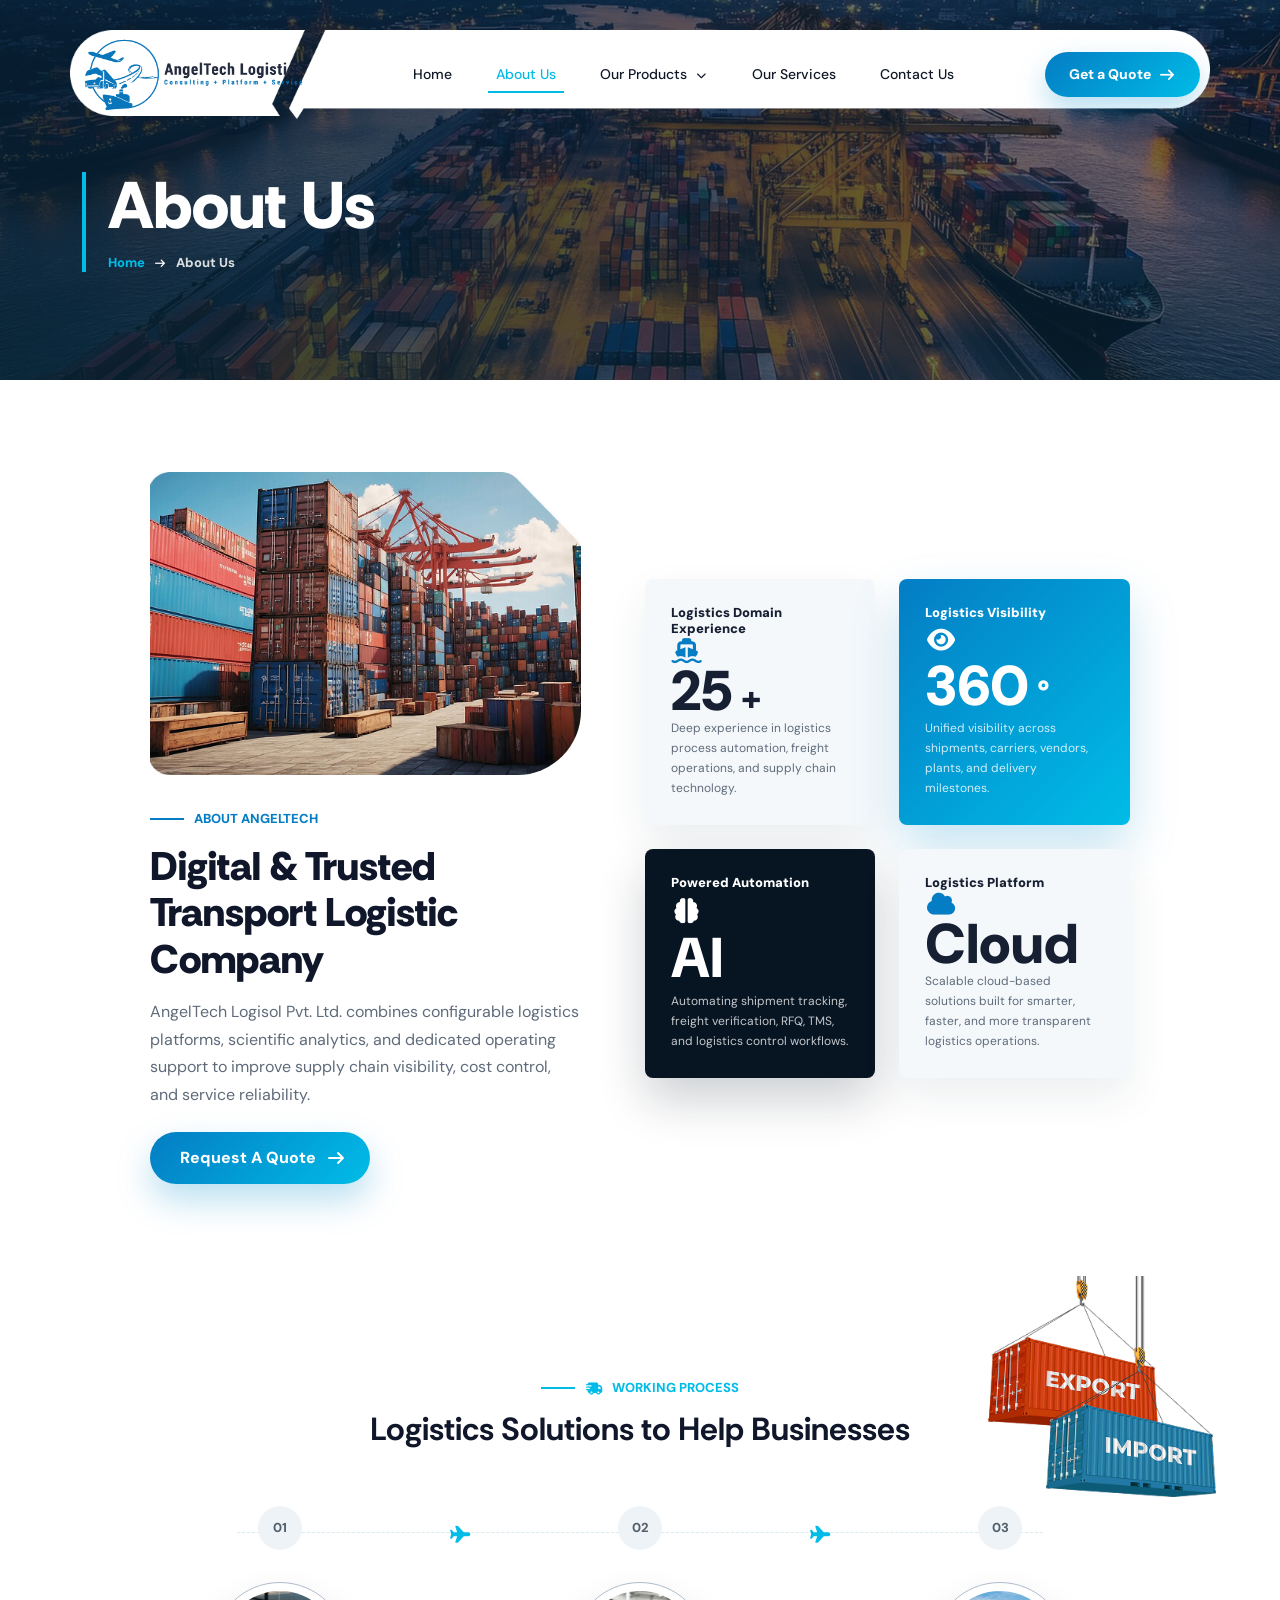
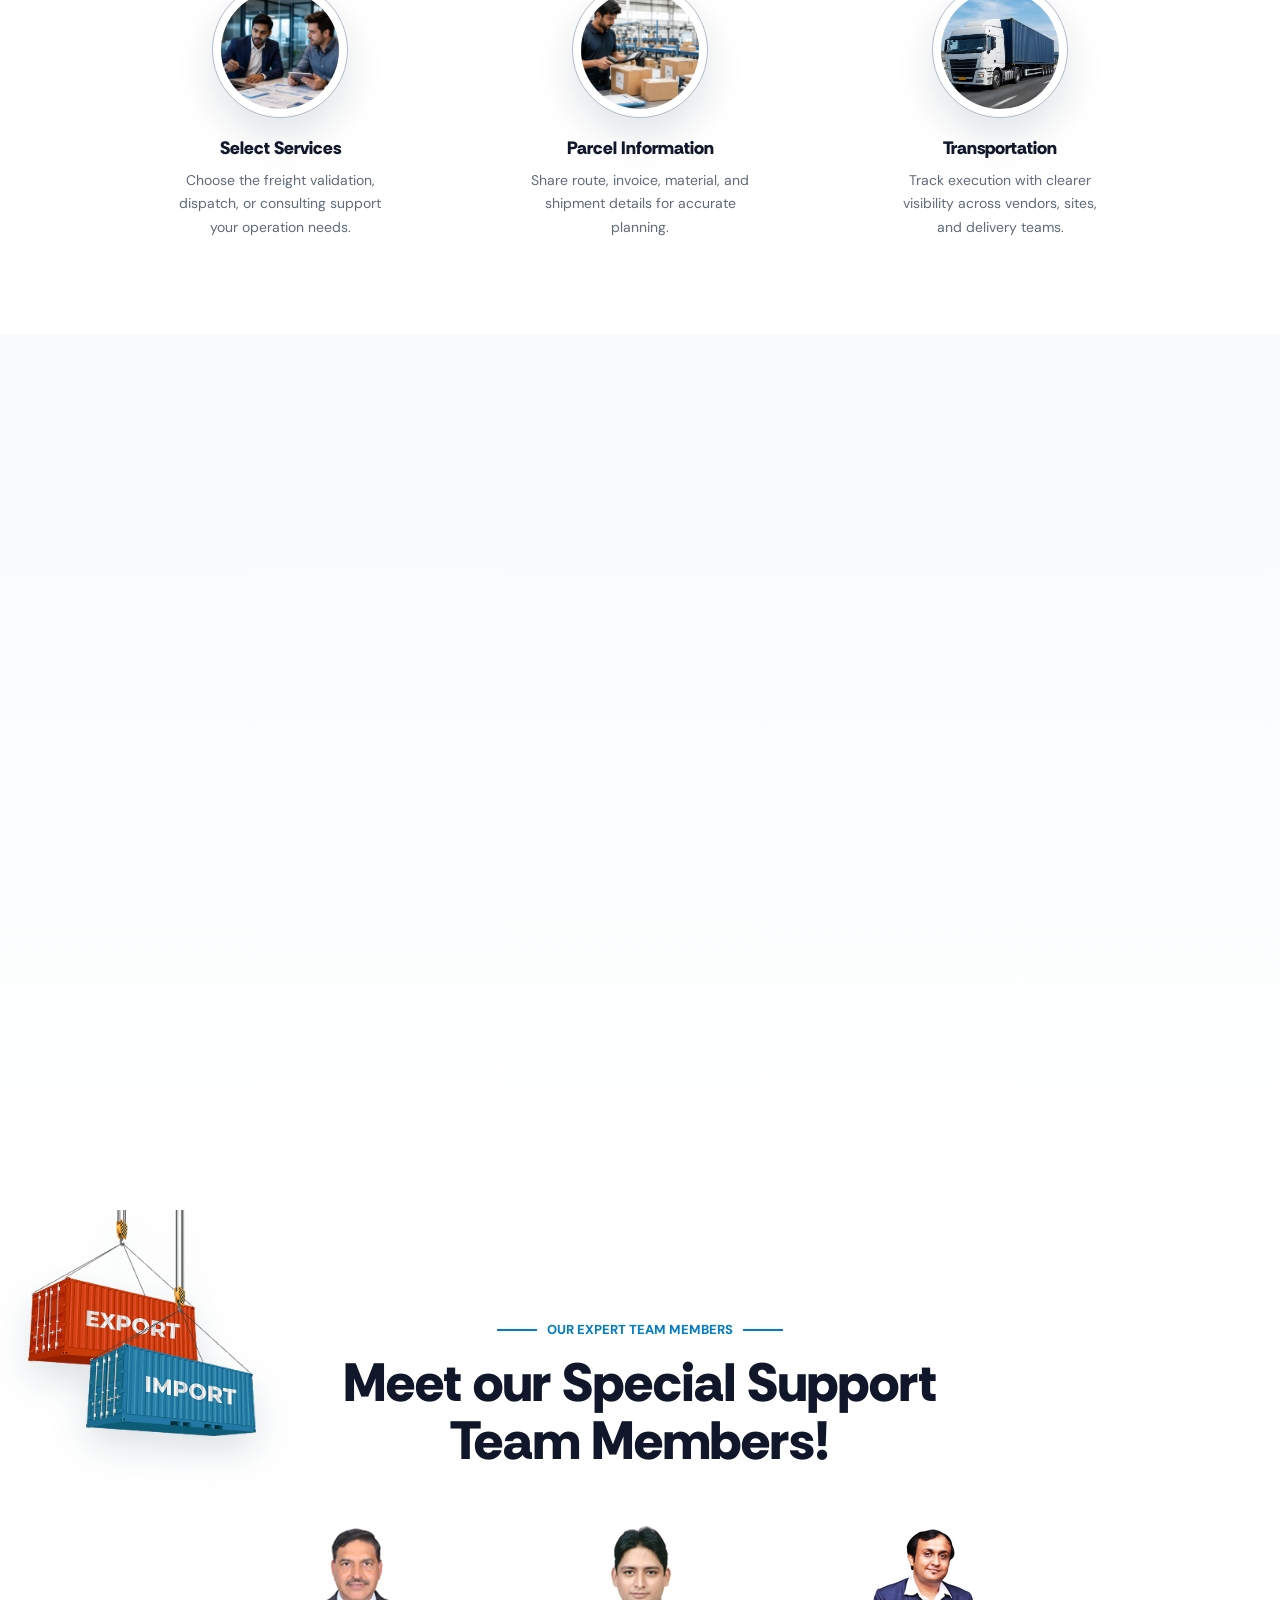
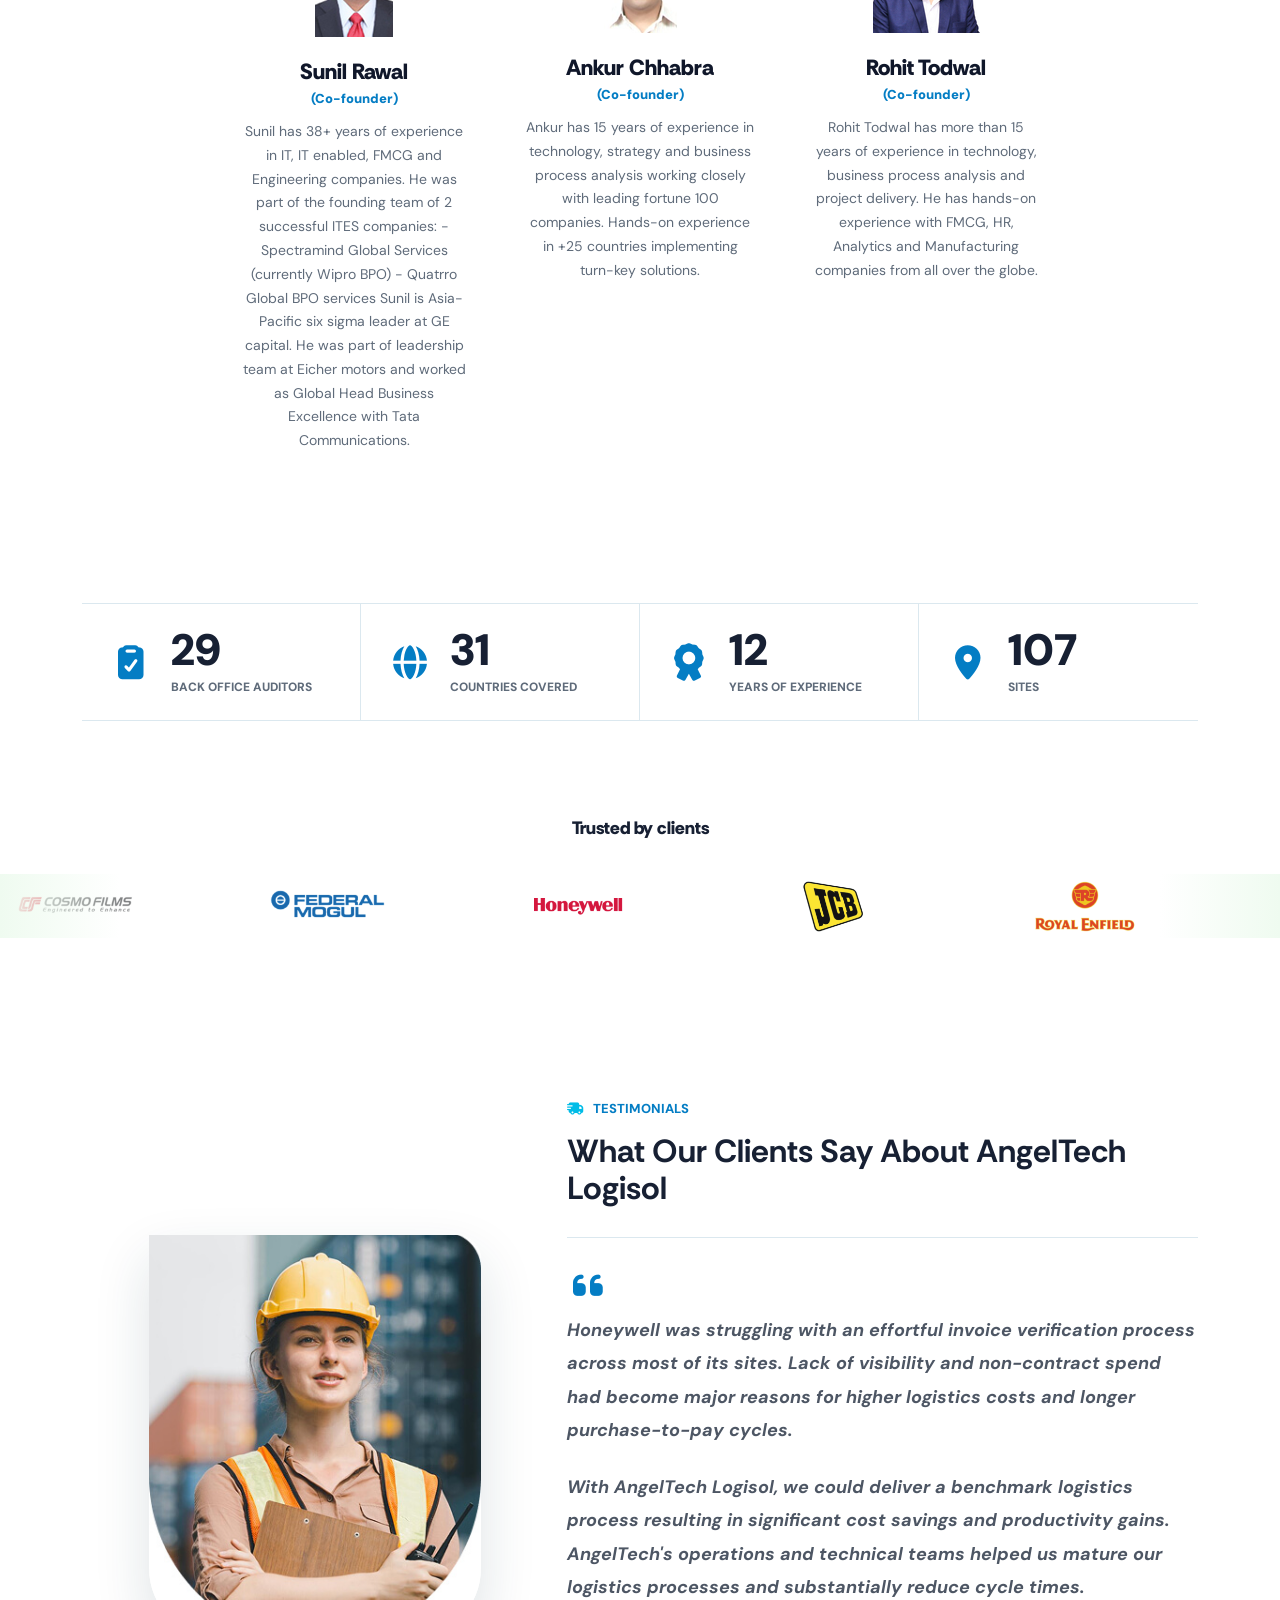
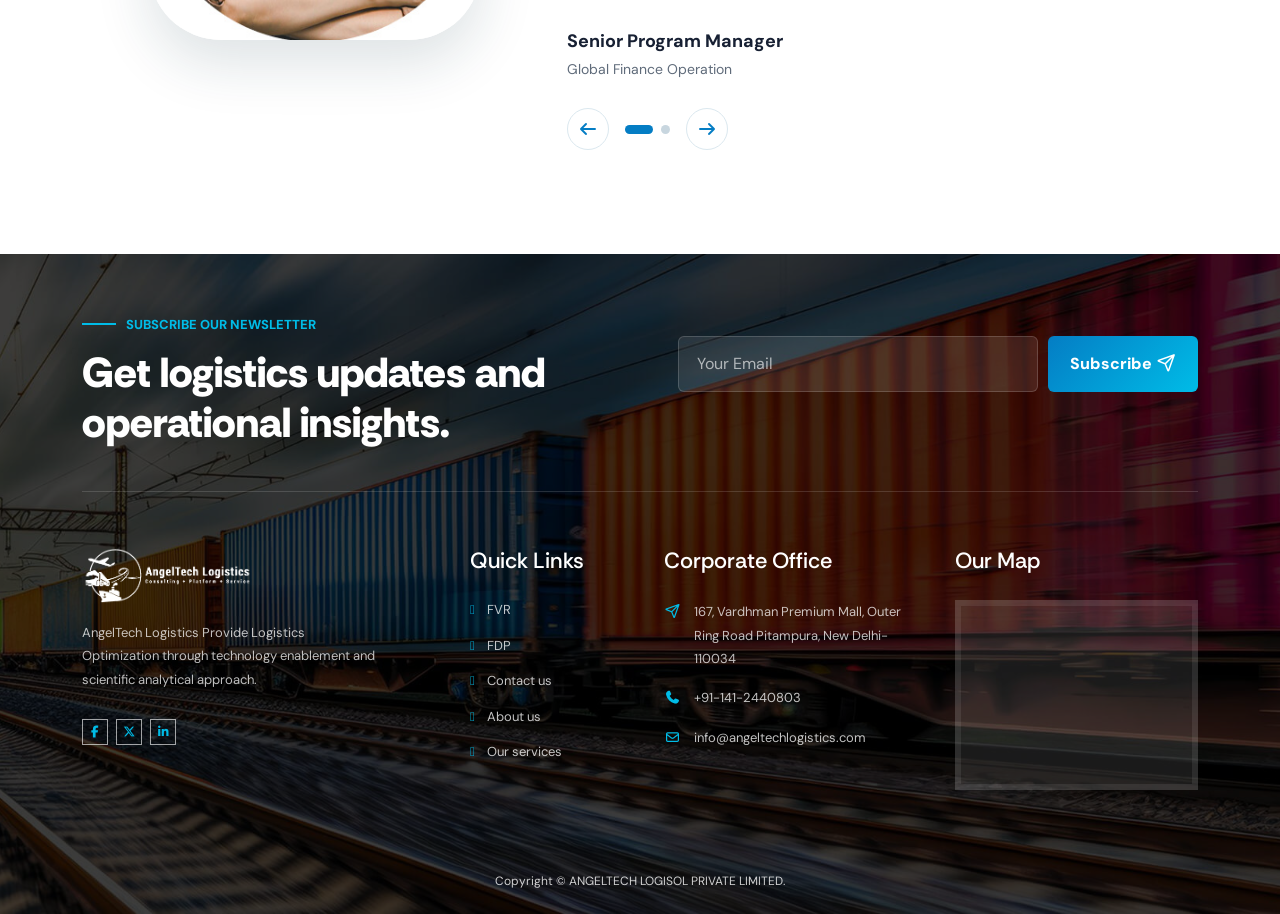
==== commit 30005411: "worked on Angeltech website- SEO, images replacement & optimization" ====
--- a/about.html
+++ b/about.html
@@ -9,6 +9,8 @@
     <link rel="stylesheet" href="assets/css/bootstrap.min.css">
     <link rel="stylesheet" href="assets/css/all.min.css">
     <link rel="stylesheet" href="assets/css/angeltech.css">
+    <link rel="canonical" href='https://angeltechlogistics.com/about.html' />
+
 </head>
 <body>
     <header class="site-header" id="top">
@@ -21,7 +23,7 @@
                     <ul class="navbar-nav ms-auto align-items-lg-center">
                         <li class="nav-item"><a class="nav-link" href="index.html#top">Home</a></li>
                         <li class="nav-item"><a class="nav-link active" href="about.html">About Us</a></li>
-                        <li class="nav-item nav-dropdown"><button class="nav-link nav-dropdown-toggle" type="button" aria-expanded="false">Our Products <i class="fa-solid fa-chevron-down"></i></button><ul class="nav-dropdown-menu"><li><a href="FVR.html">FVR</a></li><li><a href="e-RFQ.html">e-RFQ</a></li><li><a href="TMS.html">TMS</a></li><li><a href="logisticcontroltower.html">Logistic Control Tower</a></li><li><a href="shipmentracking.html">Shipment Tracking</a></li></ul></li>
+                        <li class="nav-item nav-dropdown"><button class="nav-link nav-dropdown-toggle" type="button" aria-expanded="false">Our Products <i class="fa-solid fa-chevron-down"></i></button><ul class="nav-dropdown-menu"><li><a href="Freight-Verification-&-Reporting-Software.html">FVR</a></li><li><a href="Electronic-Request-for-Quotation.html">e-RFQ</a></li><li><a href="Transportation-Management-System.html">TMS</a></li><li><a href="Logistics-Control-Tower.html">Logistic Control Tower</a></li><li><a href="Shipment-Tracking.html">Shipment Tracking</a></li></ul></li>
                         <li class="nav-item"><a class="nav-link" href="our-services.html">Our Services</a></li>
                         <li class="nav-item"><a class="nav-link" href="contact.html">Contact Us</a></li>
                         <li class="nav-item nav-quote-item"><a class="nav-link nav-quote-link" href="contact.html#contact-form-section">Get a Quote <i class="fa-solid fa-arrow-right"></i></a></li>
@@ -68,28 +70,28 @@
 
                     <div class="about-stat-grid reveal delay-1">
                         <article class="about-count-card">
-                            <span>Years Of Experience</span>
+                            <span>Logistics Domain Experience</span>
                             <i class="fa-solid fa-ship"></i>
-                            <strong><span data-count="25">0</span></strong>
-                            <p>With our four decades of experience providing logistics expertise.</p>
+                            <strong><span data-count="25">0</span><em>+</em></strong>
+                            <p>Deep experience in logistics process automation, freight operations, and supply chain technology.</p>
                         </article>
                         <article class="about-count-card is-primary">
-                            <span>Global Locations</span>
-                            <i class="fa-solid fa-route"></i>
-                            <strong><span data-count="88">0</span></strong>
-                            <p>With our growing network and logistics coordination reach.</p>
+                            <span>Logistics Visibility</span>
+                            <i class="fa-solid fa-eye"></i>
+                            <strong><span data-count="360">0</span><em>&deg;</em></strong>
+                            <p>Unified visibility across shipments, carriers, vendors, plants, and delivery milestones.</p>
                         </article>
                         <article class="about-count-card is-dark">
-                            <span>Total Employee</span>
-                            <i class="fa-solid fa-users-gear"></i>
-                            <strong><span data-count="15">0</span></strong>
-                            <p>With a focused team supporting customers and operations.</p>
+                            <span>Powered Automation</span>
+                            <i class="fa-solid fa-brain"></i>
+                            <strong>AI</strong>
+                            <p>Automating shipment tracking, freight verification, RFQ, TMS, and logistics control workflows.</p>
                         </article>
                         <article class="about-count-card">
-                            <span>Annual Revenue</span>
-                            <i class="fa-solid fa-sack-dollar"></i>
-                            <strong><span data-count="7.5" data-count-decimals="1">0</span><em>K</em></strong>
-                            <p>With our reliable services and technology-enabled growth.</p>
+                            <span>Logistics Platform</span>
+                            <i class="fa-solid fa-cloud"></i>
+                            <strong>Cloud</strong>
+                            <p>Scalable cloud-based solutions built for smarter, faster, and more transparent logistics operations.</p>
                         </article>
                     </div>
                 </div>
@@ -98,7 +100,7 @@
 
        
 
-         <section class="process-section" aria-labelledby="process-title">
+     <section class="process-section" aria-labelledby="process-title">
             <img class="process-crates" src="assets/images/export-import.png" alt="" aria-hidden="true">
             <div class="container">
                 <div class="section-heading process-heading reveal">
@@ -110,7 +112,7 @@
                     <article class="process-step">
                         <div class="process-number">01</div>
                         <div class="process-image">
-                            <img src="assets/images/serv1.png" alt="Cargo service selection">
+                            <img src="assets/images/Working Process Step 1 V1.webp" alt="Cargo service selection">
                         </div>
                         <h3>Select Services</h3>
                         <p>Choose the freight validation, dispatch, or consulting support your operation needs.</p>
@@ -124,7 +126,7 @@
                     <article class="process-step ">
                         <div class="process-number">02</div>
                         <div class="process-image">
-                            <img src="assets/images/serv2.png" alt="Parcel information and transport planning">
+                            <img src="assets/images/Working Process Step 2 V2.webp" alt="Parcel information and transport planning">
                         </div>
                         <h3>Parcel Information</h3>
                         <p>Share route, invoice, material, and shipment details for accurate planning.</p>
@@ -138,7 +140,7 @@
                     <article class="process-step">
                         <div class="process-number">03</div>
                         <div class="process-image">
-                            <img src="assets/images/serv3.png" alt="Transportation execution">
+                            <img src="assets/images/Working Process Step 3 V1.webp" alt="Transportation execution">
                         </div>
                         <h3>Transportation</h3>
                         <p>Track execution with clearer visibility across vendors, sites, and delivery teams.</p>
--- a/assets/css/angeltech.css
+++ b/assets/css/angeltech.css
@@ -277,7 +277,7 @@
 }
 
 .hero-copy {
-    max-width: 640px;
+    max-width: 90%;
     color: var(--angel-white);
     position: relative;
     z-index: 2;
@@ -335,9 +335,9 @@
 
 .hero-copy h1 {
     color: var(--angel-white);
-    font-size: 3rem;
+    font-size: 40px;
     line-height: 1.04;
-    font-weight: 800;
+    font-weight: 600;
     margin: 0 0 24px;
 }
 
@@ -913,7 +913,7 @@
 
 .choose-image-float {
     right: 0;
-    top: 86px;
+    top: 62%;
     width: 58%;
     height: 280px;
     border: 8px solid var(--angel-white);
@@ -1207,7 +1207,7 @@
     inset: 0;
     background:
         linear-gradient(rgba(11, 21, 32, 0.86), rgba(11, 21, 32, 0.92)),
-        url("../images/tracking-bg.jpg") center / cover;
+        url("../images/footer.png") center / cover;
 }
 
 .products-section .container {
@@ -1268,7 +1268,7 @@
     color: var(--angel-white);
     background:
         linear-gradient(rgba(7, 21, 35, 0.86), rgba(7, 21, 35, 0.9)),
-        url("../images/tracking-bg.jpg") center / cover no-repeat;
+        url("../images/footer1.png") center / cover no-repeat;
 }
 
 .product-showcase-copy {
@@ -3437,14 +3437,19 @@
             linear-gradient(160deg, #071523 0%, #0b2740 100%);
     }
 
+    .hero-section > .container {
+        order: 1;
+    }
+
     .hero-visual {
+        order: 2;
         position: relative;
         top: auto;
         right: auto;
         bottom: auto;
         width: calc(100% - 48px);
         min-height: 420px;
-        margin: 0 auto 40px;
+        margin: 40px auto 0;
     }
 
     .hero-slider {
@@ -3482,6 +3487,14 @@
         padding: 76px 0;
     }
 
+    .about-band .row > .col-lg-7 {
+        order: 1;
+    }
+
+    .about-band .row > .col-lg-5 {
+        order: 2;
+    }
+
     .process-crates {
         width: 155px;
         opacity: 0.55;
@@ -3494,12 +3507,7 @@
     }
 
     .process-timeline::before {
-        top: 0;
-        bottom: 0;
-        left: 22px;
-        right: auto;
-        border-top: 0;
-        border-left: 1px dashed var(--angel-line);
+        display: none;
     }
 
     .process-step {
@@ -3551,6 +3559,14 @@
         margin: 0 auto;
     }
 
+    .choose-section .row > .col-lg-6:nth-child(2) {
+        order: 1;
+    }
+
+    .choose-section .row > .col-lg-6:nth-child(1) {
+        order: 2;
+    }
+
     .product-showcase-row,
     .product-showcase-row.is-reverse {
         grid-template-columns: 1fr;
@@ -3686,6 +3702,11 @@
         display: none;
     }
 
+    .hero-copy {
+        max-width: 100%;
+        text-align: center;
+    }
+
     .hero-copy h1 {
         font-size: 40px;
     }
@@ -3782,34 +3803,29 @@
     }
 
     .process-step {
-        grid-template-columns: 48px 92px minmax(0, 1fr);
-        gap: 14px;
+        display: block;
+        text-align: center;
     }
 
     .process-image {
-        grid-column: 2;
-        grid-row: 1 / span 2;
         width: 92px;
         height: 92px;
+        margin: 0 auto 18px;
     }
 
     .process-step h3 {
-        grid-column: 3;
-        grid-row: 1;
-        align-self: end;
+        margin: 0 auto 10px;
         font-size: 16px;
     }
 
     .process-step p {
-        grid-column: 3;
-        grid-row: 2;
-        align-self: start;
+        max-width: 260px;
+        margin: 0 auto;
         font-size: 13px;
     }
 
     .process-number {
-        grid-column: 1;
-        grid-row: 1 / span 2;
+        margin: 0 auto 18px;
     }
 
     .product-item {
@@ -4511,9 +4527,9 @@
 .fvr-overview-media img {
     display: block;
     width: 100%;
-    min-height: 620px;
+    min-height: 600px;
     /* aspect-ratio: 0.76 / 1; */
-    object-fit: cover;
+    /* object-fit: cover; */
 }
 
 .fvr-overview-content {
@@ -4565,9 +4581,13 @@
     margin-top: 34px;
 }
 
+.fvr-overview-actions.is-centered {
+    /* justify-content: center; */
+}
+
 .fvr-overview-actions a {
-    min-width: 210px;
-    min-height: 54px;
+    min-width: 345px;
+    min-height: 60px;
 }
 
 .fvr-outline-button {
@@ -4599,7 +4619,12 @@
         gap: 44px;
     }
 
+    .fvr-overview-content {
+        order: 1;
+    }
+
     .fvr-overview-media {
+        order: 2;
         width: 100%;
         max-width: 680px;
         margin: 0 auto;
@@ -5079,6 +5104,804 @@
     }
 }
 
+/* FVR image showcase */
+.fvr-image-showcase-section {
+    padding: 90px 0;
+    background: var(--angel-white);
+}
+
+.fvr-image-showcase-section-alt {
+    background:
+        radial-gradient(circle at 12% 0%, rgba(0, 188, 231, 0.1), transparent 32%),
+        #f7fbfe;
+}
+
+.fvr-image-showcase-heading {
+    max-width: 900px;
+    margin: 0 auto 34px;
+    text-align: center;
+}
+
+.fvr-image-showcase-heading .eyebrow {
+    justify-content: center;
+    margin-bottom: 14px;
+    color: var(--angel-blue);
+}
+
+.fvr-image-showcase-heading .eyebrow::before {
+    display: none;
+}
+
+.fvr-image-showcase-heading h2 {
+    margin: 0;
+    color: var(--angel-ink);
+    font-size: 40px;
+    line-height: 1.15;
+    font-weight: 600;
+}
+
+.fvr-image-showcase-heading p {
+    max-width: 700px;
+    margin: 18px auto 0;
+    color: var(--angel-muted);
+    font-size: 18px;
+    line-height: 1.5;
+}
+
+.fvr-image-showcase-frame {
+    overflow: hidden;
+    border: 1px solid rgba(4, 125, 196, 0.14);
+    border-radius: 14px;
+    background: var(--angel-white);
+    box-shadow: 0 26px 70px rgba(11, 39, 64, 0.11);
+}
+
+.fvr-image-showcase-frame img {
+    display: block;
+    width: 100%;
+    height: auto;
+}
+
+.fvr-benefits-diagram {
+    position: relative;
+    display: grid;
+    grid-template-columns: minmax(260px, 0.95fr) minmax(410px, 1.15fr) minmax(260px, 0.95fr);
+    grid-template-areas:
+        "contract center spend"
+        "cost center sourcing"
+        "linkage center productivity"
+        ". insights .";
+    align-items: center;
+    gap: 28px 34px;
+    padding-top: 6px;
+}
+
+.fvr-benefits-center {
+    grid-area: center;
+    position: relative;
+    justify-self: center;
+    width: min(100%, 470px);
+    aspect-ratio: 1 / 1;
+    overflow: visible;
+    border-radius: 8px;
+}
+
+.fvr-benefits-center-image {
+    display: block;
+    width: 100%;
+    max-width: none;
+    height: 100%;
+    object-fit: contain;
+    object-position: center;
+    transform: none;
+}
+
+.fvr-benefits-orbit-icon {
+    --fvr-icon-delay: 0s;
+    position: absolute;
+    z-index: 2;
+    display: grid;
+    place-items: center;
+    width: 58px;
+    height: 58px;
+    border: 1px solid rgba(4, 125, 196, 0.22);
+    border-radius: 16px;
+    color: var(--angel-blue);
+    background:
+        radial-gradient(circle at 30% 22%, rgba(255, 255, 255, 0.95), transparent 34%),
+        linear-gradient(145deg, rgba(255, 255, 255, 0.94), rgba(229, 244, 255, 0.9));
+    box-shadow: 0 14px 32px rgba(4, 125, 196, 0.18), 0 0 0 8px rgba(0, 188, 231, 0.04);
+    font-size: 25px;
+    overflow: hidden;
+    animation: fvrBenefitIconGlow 2.8s ease-in-out infinite;
+    animation-delay: var(--fvr-icon-delay);
+}
+
+.fvr-benefits-orbit-icon i {
+    animation: fvrBenefitIconSlide 2.6s ease-in-out infinite;
+    animation-delay: var(--fvr-icon-delay);
+}
+
+.fvr-benefits-orbit-icon::after {
+    content: "";
+    position: absolute;
+    inset: -7px;
+    border: 1px solid rgba(0, 188, 231, 0.22);
+    border-radius: inherit;
+    opacity: 0;
+    animation: fvrBenefitIconPulse 2.8s ease-out infinite;
+    animation-delay: var(--fvr-icon-delay);
+}
+
+.fvr-benefits-orbit-top {
+    top: -10%;
+    left: 50%;
+    transform: translate(-50%, 0);
+    --fvr-icon-delay: 0s;
+}
+
+.fvr-benefits-orbit-left-top {
+    top: 15%;
+    left: -7%;
+    --fvr-icon-delay: 0.35s;
+}
+
+.fvr-benefits-orbit-right-top {
+    top: 15%;
+    right: -7%;
+    --fvr-icon-delay: 0.7s;
+}
+
+.fvr-benefits-orbit-left-bottom {
+    left: -3%;
+    bottom: 10%;
+    --fvr-icon-delay: 1.05s;
+}
+
+.fvr-benefits-orbit-right-bottom {
+    right: -6%;
+    bottom: 10%;
+    --fvr-icon-delay: 1.4s;
+}
+
+.fvr-benefits-orbit-bottom {
+    bottom: -9%;
+    left: 50%;
+    transform: translate(-50%, 0);
+    --fvr-icon-delay: 1.75s;
+}
+
+@keyframes fvrBenefitIconSlide {
+    0%,
+    100% {
+        transform: translateX(-8px);
+    }
+
+    50% {
+        transform: translateX(8px);
+    }
+}
+
+@keyframes fvrBenefitIconGlow {
+    0%,
+    100% {
+        box-shadow: 0 14px 32px rgba(4, 125, 196, 0.16), 0 0 0 8px rgba(0, 188, 231, 0.04);
+    }
+
+    50% {
+        box-shadow: 0 18px 40px rgba(4, 125, 196, 0.24), 0 0 0 12px rgba(0, 188, 231, 0.08);
+    }
+}
+
+@keyframes fvrBenefitIconPulse {
+    0% {
+        opacity: 0.72;
+        scale: 0.82;
+    }
+
+    100% {
+        opacity: 0;
+        scale: 1.34;
+    }
+}
+
+.fvr-benefits-card {
+    position: relative;
+    display: grid;
+    grid-template-columns: 62px minmax(0, 1fr);
+    gap: 16px;
+    min-height: 166px;
+    padding: 22px;
+    border: 1px solid rgba(4, 125, 196, 0.26);
+    border-radius: 8px;
+    background: var(--angel-white);
+    box-shadow: 0 18px 44px rgba(11, 39, 64, 0.09);
+}
+
+.fvr-benefits-card-contract {
+    grid-area: contract;
+}
+
+.fvr-benefits-card-spend {
+    grid-area: spend;
+}
+
+.fvr-benefits-card-cost {
+    grid-area: cost;
+}
+
+.fvr-benefits-card-sourcing {
+    grid-area: sourcing;
+}
+
+.fvr-benefits-card-linkage {
+    grid-area: linkage;
+}
+
+.fvr-benefits-card-productivity {
+    grid-area: productivity;
+}
+
+.fvr-benefits-card-insights {
+    grid-area: insights;
+    width: min(100%, 620px);
+    min-height: 132px;
+    margin: 0 auto;
+}
+
+.fvr-benefits-icon {
+    display: grid;
+    place-items: center;
+    width: 62px;
+    height: 62px;
+    border-radius: 8px;
+    color: var(--angel-white);
+    font-size: 25px;
+    box-shadow: 0 16px 30px rgba(4, 125, 196, 0.18);
+}
+
+.fvr-benefits-icon-gold {
+    background: linear-gradient(135deg, #b89100, #f3cf32);
+}
+
+.fvr-benefits-icon-orange {
+    background: linear-gradient(135deg, #9b4a00, #ff8d1f);
+}
+
+.fvr-benefits-icon-teal {
+    background: linear-gradient(135deg, #008b91, #13c3b5);
+}
+
+.fvr-benefits-icon-red {
+    background: linear-gradient(135deg, #b60f28, #ff4052);
+}
+
+.fvr-benefits-icon-blue {
+    background: linear-gradient(135deg, #075cc6, #1f9cff);
+}
+
+.fvr-benefits-icon-purple {
+    background: linear-gradient(135deg, #7027a8, #c342f2);
+}
+
+.fvr-benefits-icon-sky {
+    background: linear-gradient(135deg, #056ccf, #21b7ff);
+}
+
+.fvr-benefits-card h3 {
+    margin: 0 0 12px;
+    color: var(--angel-ink);
+    font-size: 20px;
+    line-height: 1.2;
+    font-weight: 600;
+}
+
+.fvr-benefits-card h3::after {
+    content: "";
+    display: block;
+    width: 42px;
+    height: 3px;
+    margin-top: 12px;
+    border-radius: 999px;
+    background: var(--angel-cyan);
+}
+
+.fvr-benefits-card p {
+    margin: 0;
+    color: var(--angel-muted);
+    font-size: 14px;
+    line-height: 1.58;
+}
+
+.fvr-dashboard-process-section {
+    padding: 72px 0;
+    background: var(--angel-white);
+}
+
+.fvr-dashboard-process-section .fvr-image-showcase-heading {
+    margin-bottom: 22px;
+}
+
+.fvr-dashboard-process-image {
+    max-width: 1180px;
+    margin: 0 auto;
+    overflow: hidden;
+    /* border-radius: 12px;
+    box-shadow: 0 24px 60px rgba(11, 39, 64, 0.12); */
+}
+
+.fvr-dashboard-process-image img {
+    display: block;
+    width: 100%;
+    height: auto;
+}
+
+.fvr-dashboard-process-layout {
+    display: grid;
+    grid-template-columns: minmax(260px, 0.92fr) minmax(330px, 0.9fr) minmax(260px, 0.92fr);
+    grid-template-areas:
+        "communication center validation"
+        "format center finance"
+        "contract center dashboard";
+    align-items: center;
+    gap: 6px 2px;
+    max-width: 1120px;
+    margin: 0 auto;
+}
+
+.fvr-dashboard-process-center {
+    grid-area: center;
+    align-self: center;
+    justify-self: center;
+    width: min(100%, 390px);
+}
+
+.fvr-dashboard-process-center img {
+    display: block;
+    width: 100%;
+    height: auto;
+}
+
+.fvr-dashboard-process-card {
+    display: grid;
+    grid-template-columns: 52px minmax(0, 1fr);
+    gap: 14px;
+    min-height: 118px;
+    padding: 17px;
+    border: 1px solid rgba(4, 125, 196, 0.22);
+    border-radius: 8px;
+    background: var(--angel-white);
+    box-shadow: 0 18px 44px rgba(11, 39, 64, 0.08);
+}
+
+.fvr-dashboard-process-communication {
+    grid-area: communication;
+}
+
+.fvr-dashboard-process-format {
+    grid-area: format;
+}
+
+.fvr-dashboard-process-contract {
+    grid-area: contract;
+}
+
+.fvr-dashboard-process-validation {
+    grid-area: validation;
+}
+
+.fvr-dashboard-process-finance {
+    grid-area: finance;
+}
+
+.fvr-dashboard-process-dashboard {
+    grid-area: dashboard;
+}
+
+.fvr-dashboard-process-icon {
+    display: grid;
+    place-items: center;
+    width: 50px;
+    height: 50px;
+    border-radius: 50%;
+    color: var(--angel-white);
+    font-size: 20px;
+    background: linear-gradient(135deg, #0b93ff, #512bd4);
+    box-shadow: 0 14px 30px rgba(4, 125, 196, 0.18);
+}
+
+.fvr-dashboard-process-card h3 {
+    margin: 0 0 9px;
+    color: var(--angel-ink);
+    font-size: 18px;
+    line-height: 1.15;
+    font-weight: 600;
+}
+
+.fvr-dashboard-process-card h3::after {
+    content: "";
+    display: block;
+    width: 42px;
+    height: 3px;
+    margin-top: 9px;
+    border-radius: 999px;
+    background: var(--angel-cyan);
+}
+
+.fvr-dashboard-process-card p {
+    margin: 0;
+    color: var(--angel-muted);
+    font-size: 13px;
+    line-height: 1.55;
+}
+
+.fvr-dashboard-process-card ul {
+    display: grid;
+    gap: 6px;
+    margin: 0;
+    padding: 0;
+    list-style: none;
+    color: var(--angel-muted);
+    font-size: 12px;
+    line-height: 1.45;
+}
+
+.fvr-dashboard-process-card li {
+    position: relative;
+    padding-left: 15px;
+}
+
+.fvr-dashboard-process-card li::before {
+    content: "";
+    position: absolute;
+    top: 0.68em;
+    left: 0;
+    width: 6px;
+    height: 6px;
+    border-radius: 50%;
+    background: var(--angel-blue);
+}
+
+.fvr-benefits-visual-layout {
+    display: grid;
+    grid-template-columns: minmax(220px, 0.82fr) minmax(360px, 1.45fr) minmax(220px, 0.82fr);
+    grid-template-areas:
+        "cost image accuracy"
+        "time image compliance"
+        ". insight .";
+    align-items: stretch;
+    gap: 18px;
+}
+
+.fvr-benefits-image-frame {
+    grid-area: image;
+    align-self: center;
+    max-width: 760px;
+    margin: 0 auto;
+    border-radius: 8px;
+}
+
+.fvr-dashboard-image-frame {
+    max-width: 720px;
+}
+
+.fvr-benefit-feature {
+    min-width: 0;
+    padding: 22px;
+    border: 1px solid rgba(4, 125, 196, 0.12);
+    border-radius: 14px;
+    background:
+        radial-gradient(circle at 100% 0%, rgba(0, 188, 231, 0.08), transparent 34%),
+        var(--angel-white);
+    box-shadow: 0 20px 52px rgba(11, 39, 64, 0.08);
+}
+
+.fvr-benefit-feature-cost {
+    grid-area: cost;
+}
+
+.fvr-benefit-feature-accuracy {
+    grid-area: accuracy;
+}
+
+.fvr-benefit-feature-time {
+    grid-area: time;
+}
+
+.fvr-benefit-feature-compliance {
+    grid-area: compliance;
+}
+
+.fvr-benefit-feature-insights {
+    grid-area: insight;
+    display: grid;
+    grid-template-columns: 76px minmax(0, 1fr);
+    align-items: center;
+    max-width: 560px;
+    margin: 4px auto 0;
+}
+
+.fvr-benefit-feature > span {
+    display: grid;
+    place-items: center;
+    width: 60px;
+    height: 60px;
+    margin-bottom: 16px;
+    border-radius: 13px;
+    color: var(--angel-white);
+    background: linear-gradient(135deg, #703cff 0%, var(--angel-blue) 100%);
+    box-shadow: 0 16px 30px rgba(4, 125, 196, 0.18);
+    font-size: 24px;
+}
+
+.fvr-benefit-feature-insights > span {
+    grid-row: span 2;
+    margin-bottom: 0;
+}
+
+.fvr-benefit-feature h3 {
+    margin: 0 0 13px;
+    color: var(--angel-ink);
+    font-size: 22px;
+    line-height: 1.16;
+    font-weight: 800;
+}
+
+.fvr-benefit-feature h3::after {
+    content: "";
+    display: block;
+    width: 58px;
+    height: 3px;
+    margin-top: 12px;
+    background: linear-gradient(90deg, #703cff, var(--angel-cyan));
+}
+
+.fvr-benefit-feature p {
+    margin: 0;
+    color: var(--angel-muted);
+    font-size: 14px;
+    line-height: 1.58;
+}
+
+.fvr-benefit-feature-insights p {
+    font-size: 13px;
+}
+
+@media (max-width: 1199.98px) {
+    .fvr-dashboard-process-layout {
+        grid-template-columns: repeat(2, minmax(0, 1fr));
+        grid-template-areas:
+            "center center"
+            "communication validation"
+            "format finance"
+            "contract dashboard";
+        gap: 18px;
+    }
+
+    .fvr-dashboard-process-center {
+        width: min(100%, 430px);
+    }
+
+    .fvr-benefits-diagram {
+        grid-template-columns: repeat(2, minmax(0, 1fr));
+        grid-template-areas:
+            "center center"
+            "contract spend"
+            "cost sourcing"
+            "linkage productivity"
+            "insights insights";
+        gap: 22px;
+    }
+
+    .fvr-benefits-center {
+        width: min(100%, 520px);
+    }
+
+    .fvr-benefits-orbit-icon {
+        width: 54px;
+        height: 54px;
+        font-size: 23px;
+    }
+
+    .fvr-benefits-visual-layout {
+        grid-template-columns: repeat(2, minmax(0, 1fr));
+        grid-template-areas:
+            "image image"
+            "cost accuracy"
+            "time compliance"
+            "insight insight";
+    }
+
+    .fvr-benefits-image-frame {
+        max-width: 760px;
+    }
+}
+
+@media (max-width: 767.98px) {
+    .fvr-image-showcase-section {
+        padding: 66px 0;
+    }
+
+    .fvr-image-showcase-heading h2 {
+        font-size: 32px;
+    }
+
+    .fvr-image-showcase-heading p {
+        font-size: 16px;
+    }
+
+    .fvr-image-showcase-frame {
+        border-radius: 10px;
+    }
+
+    .fvr-dashboard-process-layout {
+        grid-template-columns: 1fr;
+        grid-template-areas:
+            "center"
+            "communication"
+            "format"
+            "contract"
+            "validation"
+            "finance"
+            "dashboard";
+    }
+
+    .fvr-dashboard-process-card {
+        width: 100%;
+        min-height: 0;
+        padding: 20px;
+    }
+
+    .fvr-benefits-diagram {
+        grid-template-columns: 1fr;
+        grid-template-areas:
+            "center"
+            "contract"
+            "spend"
+            "cost"
+            "sourcing"
+            "linkage"
+            "productivity"
+            "insights";
+    }
+
+    .fvr-benefits-center {
+        width: min(100%, 430px);
+    }
+
+    .fvr-benefits-orbit-icon {
+        width: 48px;
+        height: 48px;
+        border-radius: 14px;
+        font-size: 20px;
+    }
+
+    .fvr-benefits-orbit-left-top {
+        left: 9%;
+    }
+
+    .fvr-benefits-orbit-right-top {
+        right: 9%;
+    }
+
+    .fvr-benefits-orbit-left-bottom {
+        left: 11%;
+    }
+
+    .fvr-benefits-orbit-right-bottom {
+        right: 11%;
+    }
+
+    .fvr-benefits-card,
+    .fvr-benefits-card-insights {
+        width: 100%;
+        min-height: 0;
+        margin: 0;
+        padding: 20px;
+    }
+
+    .fvr-benefits-visual-layout {
+        grid-template-columns: 1fr;
+        grid-template-areas:
+            "image"
+            "cost"
+            "accuracy"
+            "time"
+            "compliance"
+            "insight";
+    }
+
+    .fvr-benefit-feature,
+    .fvr-benefit-feature-insights {
+        display: block;
+        max-width: none;
+        margin: 0;
+        padding: 20px;
+    }
+
+    .fvr-benefit-feature-insights > span {
+        margin-bottom: 16px;
+    }
+
+    .fvr-benefit-feature h3 {
+        font-size: 21px;
+    }
+
+    .fvr-benefit-feature p,
+    .fvr-benefit-feature-insights p {
+        font-size: 14px;
+    }
+}
+
+@media (max-width: 575.98px) {
+    .fvr-image-showcase-heading h2 {
+        font-size: 2.15rem;
+    }
+
+    .fvr-benefits-center {
+        width: min(100%, 360px);
+    }
+
+    .fvr-benefits-orbit-icon {
+        width: 40px;
+        height: 40px;
+        border-radius: 12px;
+        font-size: 17px;
+        box-shadow: 0 10px 22px rgba(4, 125, 196, 0.16), 0 0 0 5px rgba(0, 188, 231, 0.04);
+    }
+
+    .fvr-benefits-orbit-icon::after {
+        inset: -5px;
+    }
+
+    .fvr-benefits-card {
+        grid-template-columns: 54px minmax(0, 1fr);
+        gap: 14px;
+        padding: 18px;
+    }
+
+    .fvr-benefits-icon {
+        width: 54px;
+        height: 54px;
+        font-size: 22px;
+    }
+
+    .fvr-benefits-card h3 {
+        font-size: 18px;
+    }
+
+    .fvr-benefits-card p {
+        font-size: 13px;
+    }
+
+    .fvr-dashboard-process-card {
+        grid-template-columns: 54px minmax(0, 1fr);
+        gap: 14px;
+        padding: 18px;
+    }
+
+    .fvr-dashboard-process-icon {
+        width: 54px;
+        height: 54px;
+        font-size: 21px;
+    }
+
+    .fvr-dashboard-process-card h3 {
+        font-size: 19px;
+    }
+
+    .fvr-dashboard-process-card p,
+    .fvr-dashboard-process-card ul {
+        font-size: 13px;
+    }
+
+    .fvr-benefit-feature > span {
+        width: 64px;
+        height: 64px;
+        font-size: 25px;
+    }
+}
+
 /* TMS seamless integrations */
 .tms-integrations-section {
     position: relative;
@@ -5187,6 +6010,138 @@
     color: var(--angel-muted);
     font-size: 13px;
     line-height: 1.45;
+}
+
+.erfq-ai-intelligence-section {
+    position: relative;
+    overflow: hidden;
+    padding: 96px 0;
+    background:
+        radial-gradient(circle at 92% 12%, rgba(0, 188, 231, 0.12), transparent 30%),
+        linear-gradient(180deg, #f7fbfe 0%, var(--angel-white) 100%);
+}
+
+.erfq-ai-intelligence-section::before {
+    content: "";
+    position: absolute;
+    left: -160px;
+    bottom: -180px;
+    width: 620px;
+    height: 380px;
+    background-image: radial-gradient(rgba(4, 125, 196, 0.18) 1.3px, transparent 1.3px);
+    background-size: 18px 18px;
+    opacity: 0.28;
+    pointer-events: none;
+}
+
+.erfq-ai-intelligence-section .container {
+    position: relative;
+    z-index: 1;
+}
+
+.erfq-ai-intelligence-heading {
+    max-width: 860px;
+    margin: 0 auto 42px;
+    text-align: center;
+}
+
+.erfq-ai-intelligence-heading .eyebrow {
+    justify-content: center;
+    margin-bottom: 16px;
+    color: var(--angel-blue);
+}
+
+.erfq-ai-intelligence-heading .eyebrow::before {
+    display: none;
+}
+
+.erfq-ai-intelligence-heading h2 {
+    margin: 0;
+    color: var(--angel-ink);
+    font-size: 40px;
+    line-height: 1.16;
+    font-weight: 600;
+}
+
+.erfq-ai-intelligence-heading p {
+    max-width: 760px;
+    margin: 18px auto 0;
+    color: var(--angel-muted);
+    font-size: 17px;
+    line-height: 1.72;
+}
+
+.erfq-ai-intelligence-grid {
+    display: grid;
+    grid-template-columns: repeat(2, minmax(0, 1fr));
+    gap: 22px;
+}
+
+.erfq-ai-card {
+    display: grid;
+    grid-template-columns: 74px minmax(0, 1fr);
+    gap: 18px;
+    min-height: 178px;
+    padding: 26px;
+    border: 1px solid rgba(4, 125, 196, 0.14);
+    border-radius: 8px;
+    background: rgba(255, 255, 255, 0.94);
+    box-shadow: 0 20px 48px rgba(11, 39, 64, 0.08);
+    transition: transform 0.25s ease, border-color 0.25s ease, box-shadow 0.25s ease;
+}
+
+.erfq-ai-card:hover {
+    transform: translateY(-4px);
+    border-color: rgba(0, 188, 231, 0.34);
+    box-shadow: 0 26px 58px rgba(11, 39, 64, 0.13);
+}
+
+.erfq-ai-icon {
+    display: grid;
+    place-items: center;
+    width: 66px;
+    height: 66px;
+    border-radius: 16px;
+    color: var(--angel-white);
+    background:
+        radial-gradient(circle at 28% 22%, rgba(255, 255, 255, 0.32), transparent 34%),
+        linear-gradient(135deg, var(--angel-blue), var(--angel-cyan));
+    box-shadow: 0 16px 34px rgba(4, 125, 196, 0.2);
+}
+
+.erfq-ai-icon svg {
+    width: 38px;
+    height: 38px;
+    fill: none;
+    stroke: currentColor;
+    stroke-width: 3;
+    stroke-linecap: round;
+    stroke-linejoin: round;
+}
+
+.erfq-ai-card h3 {
+    margin: 0 0 11px;
+    color: var(--angel-ink);
+    font-size: 22px;
+    line-height: 1.2;
+    font-weight: 600;
+}
+
+.erfq-ai-card h3::after {
+    content: "";
+    display: block;
+    width: 46px;
+    height: 3px;
+    margin-top: 12px;
+    border-radius: 999px;
+    background: linear-gradient(90deg, var(--angel-blue), var(--angel-cyan));
+}
+
+.erfq-ai-card p {
+    margin: 0;
+    color: var(--angel-muted);
+    font-size: 15px;
+    line-height: 1.62;
 }
 
 .tms-integrations-visual {
@@ -5367,6 +6322,10 @@
         gap: 48px;
     }
 
+    .erfq-ai-card {
+        min-height: 198px;
+    }
+
     .tms-integration-orbit {
         transform: none;
     }
@@ -5384,6 +6343,26 @@
 
     .tms-integration-list {
         grid-template-columns: 1fr;
+    }
+
+    .erfq-ai-intelligence-section {
+        padding: 76px 0;
+    }
+
+    .erfq-ai-intelligence-heading h2 {
+        font-size: 32px;
+    }
+
+    .erfq-ai-intelligence-heading p {
+        font-size: 16px;
+    }
+
+    .erfq-ai-intelligence-grid {
+        grid-template-columns: 1fr;
+    }
+
+    .erfq-ai-card {
+        min-height: 0;
     }
 
     .tms-integrations-visual {
@@ -5461,6 +6440,35 @@
         width: 46px;
         height: 46px;
         font-size: 19px;
+    }
+
+    .erfq-ai-intelligence-heading h2 {
+        font-size: 2.2rem;
+    }
+
+    .erfq-ai-card {
+        grid-template-columns: 54px minmax(0, 1fr);
+        gap: 14px;
+        padding: 18px;
+    }
+
+    .erfq-ai-icon {
+        width: 54px;
+        height: 54px;
+        border-radius: 12px;
+    }
+
+    .erfq-ai-icon svg {
+        width: 31px;
+        height: 31px;
+    }
+
+    .erfq-ai-card h3 {
+        font-size: 19px;
+    }
+
+    .erfq-ai-card p {
+        font-size: 13px;
     }
 
     .tms-integration-orbit {
@@ -5673,7 +6681,7 @@
 .fvr-workflow-heading h2 {
     margin: 0 0 16px;
     color: var(--angel-ink);
-    font-size: 40px;
+    font-size: 32px;
     line-height: 1.15;
     font-weight: 600;
 }
@@ -5694,6 +6702,14 @@
     display: grid;
     grid-template-columns: repeat(4, minmax(0, 1fr));
     gap: 14px;
+}
+
+.logistics-control-workflow-section .fvr-workflow-grid {
+    grid-template-columns: repeat(3, minmax(0, 1fr));
+}
+
+.fvr-page-workflow-section .fvr-workflow-grid {
+    grid-template-columns: repeat(5, minmax(0, 1fr));
 }
 
 .fvr-workflow-card {
@@ -5832,12 +6848,150 @@
     font-weight: 600;
 }
 
+.tms-process-section {
+    padding: 86px 0 42px;
+    background:
+        linear-gradient(180deg, rgba(255, 255, 255, 0.32), rgba(255, 255, 255, 0.78)),
+        url("../images/process-wave-bg.webp") center top / cover no-repeat;
+}
+
+.tms-process-section .fvr-workflow-heading {
+    max-width: 720px;
+    margin-bottom: 18px;
+}
+
+.tms-process-section .fvr-workflow-heading .eyebrow {
+    justify-content: center;
+    padding: 0;
+    border-radius: 0;
+    color: var(--angel-blue);
+    background: transparent;
+    box-shadow: none;
+}
+
+.tms-process-section .fvr-workflow-heading .eyebrow::before {
+    display: block;
+}
+
+.tms-process-section .fvr-workflow-heading h2 {
+    margin-bottom: 12px;
+    /* color: #173c8b; */
+}
+
+.tms-process-section .fvr-workflow-heading p {
+    max-width: 620px;
+    margin: 0 auto;
+    font-size: 16px;
+}
+
+.tms-process-wave {
+    position: relative;
+    display: grid;
+    grid-template-columns: repeat(6, minmax(0, 1fr));
+    align-items: start;
+    gap: 18px;
+    min-height: 410px;
+    padding-top: 24px;
+}
+
+.tms-process-card {
+    position: relative;
+    min-width: 0;
+    min-height: 212px;
+    padding: 22px 20px;
+    border: 1px solid rgba(120, 96, 255, 0.22);
+    border-radius: 8px;
+    background: rgba(255, 255, 255, 0.9);
+    box-shadow: 0 18px 42px rgba(11, 39, 64, 0.08);
+    transition: transform 0.25s ease, border-color 0.25s ease, box-shadow 0.25s ease;
+}
+
+.tms-process-card:hover {
+    transform: translateY(-6px);
+    border-color: rgba(0, 188, 231, 0.38);
+    box-shadow: 0 24px 54px rgba(11, 39, 64, 0.13);
+}
+
+.tms-process-card-1,
+.tms-process-card-3,
+.tms-process-card-5 {
+       margin-top: 59%;
+    left: -4%;
+}
+
+.tms-process-card-2,
+.tms-process-card-4,
+.tms-process-card-6 {
+       margin-top: 119%;
+    right: 3%;
+}
+
+.tms-process-icon {
+    display: grid;
+    place-items: center;
+    width: 54px;
+    height: 54px;
+    margin-bottom: 18px;
+    border-radius: 50%;
+    color: var(--angel-white);
+    background:
+        radial-gradient(circle at 28% 22%, rgba(255, 255, 255, 0.35), transparent 36%),
+        linear-gradient(135deg, #55b8ef, #7a55ff);
+    box-shadow: 0 14px 28px rgba(4, 125, 196, 0.18);
+    font-size: 22px;
+}
+
+.tms-process-card h3 {
+    margin: 0;
+    color: #06184a;
+    font-size: 17px;
+    line-height: 1.18;
+    font-weight: 700;
+}
+
+.tms-process-card .fvr-card-line {
+    width: 32px;
+    height: 3px;
+    margin: 12px 0 14px;
+    border-radius: 999px;
+    background: linear-gradient(90deg, var(--angel-blue), var(--angel-cyan));
+}
+
+.tms-process-card p {
+    margin: 0;
+    color: var(--angel-muted);
+    font-size: 13px;
+    line-height: 1.55;
+}
+
+.tms-process-section .fvr-workflow-benefits {
+    max-width: 960px;
+    margin-top: 6px;
+    border-radius: 10px;
+    background: rgba(255, 255, 255, 0.9);
+}
+
 @media (max-width: 1199.98px) {
     .fvr-workflow-grid {
         grid-template-columns: repeat(3, minmax(0, 1fr));
         gap: 40px 18px;
     }
 
+    .tms-process-wave {
+        grid-template-columns: repeat(3, minmax(0, 1fr));
+        min-height: 0;
+        padding-top: 24px;
+    }
+
+    .tms-process-card-1,
+    .tms-process-card-2,
+    .tms-process-card-3,
+    .tms-process-card-4,
+    .tms-process-card-5,
+    .tms-process-card-6 {
+        margin-top: 0;
+    }
+
     .fvr-workflow-card:not(:last-child)::after {
         display: none;
     }
@@ -5856,21 +7010,63 @@
     }
 }
 
+@media (min-width: 768px) {
+    .fvr-page-workflow-section .fvr-workflow-grid {
+        grid-template-columns: repeat(5, minmax(0, 1fr));
+        gap: 14px;
+    }
+
+    .fvr-page-workflow-section .fvr-workflow-card {
+        min-height: 340px;
+    }
+}
+
 @media (max-width: 767.98px) {
     .fvr-workflow-section {
         padding: 72px 0;
     }
 
+    .tms-process-section {
+        padding: 72px 0 34px;
+        background-position: center top;
+    }
+
     .fvr-workflow-heading h2 {
         font-size: 40px;
     }
 
+    .tms-process-section .fvr-workflow-heading h2 {
+        font-size: 32px;
+    }
+
     .fvr-workflow-grid {
         grid-template-columns: 1fr;
     }
 
+    .tms-process-wave {
+        grid-template-columns: 1fr;
+        gap: 16px;
+        justify-items: center;
+    }
+
     .fvr-workflow-card {
         min-height: 0;
+    }
+
+    .tms-process-card {
+        width: min(100%, 340px);
+        min-height: 0;
+        text-align: center;
+    }
+
+    .tms-process-icon {
+        margin-left: auto;
+        margin-right: auto;
+    }
+
+    .tms-process-card .fvr-card-line {
+        margin-left: auto;
+        margin-right: auto;
     }
 
     .fvr-workflow-benefits {
@@ -5886,6 +7082,292 @@
 
 @media (max-width: 575.98px) {
     .fvr-workflow-benefits {
+        grid-template-columns: 1fr;
+    }
+}
+
+/* Shipment tracking audience section */
+.shipment-advantage-section {
+    position: relative;
+    overflow: hidden;
+    padding: 96px 0;
+    background:
+        radial-gradient(circle at 8% 20%, rgba(0, 188, 231, 0.1), transparent 28%),
+        radial-gradient(circle at 92% 72%, rgba(4, 125, 196, 0.08), transparent 30%),
+        var(--angel-white);
+}
+
+.shipment-advantage-heading {
+    max-width: 880px;
+    margin: 0 auto 44px;
+    text-align: center;
+}
+
+.shipment-advantage-heading .eyebrow {
+    justify-content: center;
+    color: var(--angel-blue);
+}
+
+.shipment-advantage-heading .eyebrow::before {
+    display: none;
+}
+
+.shipment-advantage-heading h2 {
+    margin: 12px 0 14px;
+    color: var(--angel-ink);
+    font-size: 32px;
+    line-height: 1.08;
+    font-weight: 600;
+}
+
+.shipment-advantage-heading h2 span {
+    color: var(--angel-blue);
+}
+
+.shipment-advantage-heading p {
+    margin: 0 auto;
+    max-width: 760px;
+    color: var(--angel-muted);
+    font-size: 16px;
+    line-height: 1.75;
+}
+
+.shipment-advantage-layout {
+    display: grid;
+    grid-template-columns: minmax(260px, 0.95fr) minmax(360px, 1.2fr) minmax(260px, 0.95fr);
+    grid-template-areas:
+        "logistics visual operations"
+        "support visual leaders";
+    align-items: center;
+    gap: 24px 34px;
+}
+
+.shipment-advantage-visual {
+    grid-area: visual;
+    align-self: center;
+    justify-self: center;
+    width: min(100%, 560px);
+}
+
+.shipment-advantage-visual img {
+    display: block;
+    width: 100%;
+    height: auto;
+}
+
+.shipment-advantage-card {
+    display: grid;
+    grid-template-columns: 64px minmax(0, 1fr);
+    gap: 16px;
+    min-height: 286px;
+    padding: 24px;
+    border: 1px solid rgba(4, 125, 196, 0.18);
+    border-radius: 10px;
+    background: rgba(255, 255, 255, 0.94);
+    box-shadow: 0 20px 50px rgba(11, 39, 64, 0.09);
+}
+
+.shipment-advantage-card-blue {
+    grid-area: logistics;
+}
+
+.shipment-advantage-card-green {
+    grid-area: operations;
+}
+
+.shipment-advantage-card-purple {
+    grid-area: support;
+}
+
+.shipment-advantage-card-orange {
+    grid-area: leaders;
+}
+
+.shipment-advantage-icon {
+    display: grid;
+    place-items: center;
+    width: 64px;
+    height: 64px;
+    border-radius: 16px;
+    color: var(--angel-white);
+    font-size: 26px;
+    box-shadow: 0 16px 30px rgba(4, 125, 196, 0.18);
+}
+
+.shipment-advantage-card-blue .shipment-advantage-icon {
+    background: linear-gradient(135deg, #075cc6, #1f9cff);
+}
+
+.shipment-advantage-card-green .shipment-advantage-icon {
+    background: linear-gradient(135deg, #188e36, #70d85b);
+}
+
+.shipment-advantage-card-purple .shipment-advantage-icon {
+    background: linear-gradient(135deg, #7027a8, #c342f2);
+}
+
+.shipment-advantage-card-orange .shipment-advantage-icon {
+    background: linear-gradient(135deg, #d66a00, #ff9b22);
+}
+
+.shipment-advantage-card h3 {
+    margin: 0 0 10px;
+    color: var(--angel-ink);
+    font-size: 21px;
+    line-height: 1.18;
+    font-weight: 700;
+}
+
+.shipment-advantage-card p {
+    margin: 0 0 16px;
+    color: var(--angel-muted);
+    font-size: 14px;
+    line-height: 1.6;
+}
+
+.shipment-advantage-card ul {
+    display: grid;
+    gap: 8px;
+    margin: 0;
+    padding: 0;
+    /* list-style: none; */
+}
+
+.shipment-advantage-card li {
+    position: relative;
+    /* padding-left: 24px; */
+    color: var(--angel-ink);
+    font-size: 14px;
+    line-height: 1.35;
+}
+
+.shipment-advantage-card li::before {
+    content: "\f058";
+    position: absolute;
+    top: 1px;
+    left: 0;
+    color: var(--angel-blue);
+    font-family: "Font Awesome 6 Free";
+    font-weight: 900;
+}
+
+.shipment-advantage-card-green li::before {
+    color: #31a946;
+}
+
+.shipment-advantage-card-purple li::before {
+    color: #8a4ed8;
+}
+
+.shipment-advantage-card-orange li::before {
+    color: #f08b18;
+}
+
+.shipment-advantage-strip {
+    display: grid;
+    grid-template-columns: repeat(5, minmax(0, 1fr));
+    gap: 0;
+    margin: 36px auto 0;
+    padding: 22px;
+    border: 1px solid rgba(4, 125, 196, 0.16);
+    border-radius: 16px;
+    background: rgba(255, 255, 255, 0.94);
+    box-shadow: 0 20px 48px rgba(11, 39, 64, 0.09);
+}
+
+.shipment-advantage-strip > div {
+    display: grid;
+    grid-template-columns: 50px minmax(0, 1fr);
+    gap: 12px;
+    align-items: center;
+    padding: 0 18px;
+    border-right: 1px solid var(--angel-line);
+}
+
+.shipment-advantage-strip > div:last-child {
+    border-right: 0;
+}
+
+.shipment-advantage-strip i {
+    grid-row: span 2;
+    display: grid;
+    place-items: center;
+    width: 50px;
+    height: 50px;
+    border-radius: 14px;
+    color: #fff;
+    background: linear-gradient(135deg, var(--angel-blue), var(--angel-cyan));
+    font-size: 21px;
+}
+
+.shipment-advantage-strip strong {
+    color: var(--angel-ink);
+    font-size: 14px;
+    line-height: 1.2;
+}
+
+.shipment-advantage-strip span {
+    color: var(--angel-muted);
+    font-size: 13px;
+    line-height: 1.45;
+}
+
+@media (max-width: 1199.98px) {
+    .shipment-advantage-layout {
+        grid-template-columns: repeat(2, minmax(0, 1fr));
+        grid-template-areas:
+            "visual visual"
+            "logistics operations"
+            "support leaders";
+    }
+
+    .shipment-advantage-visual {
+        max-width: 620px;
+    }
+
+    .shipment-advantage-strip {
+        grid-template-columns: repeat(2, minmax(0, 1fr));
+        gap: 20px 0;
+    }
+
+    .shipment-advantage-strip > div:nth-child(2),
+    .shipment-advantage-strip > div:nth-child(4) {
+        border-right: 0;
+    }
+}
+
+@media (max-width: 767.98px) {
+    .shipment-advantage-section {
+        padding: 72px 0;
+    }
+
+    .shipment-advantage-layout {
+        grid-template-columns: 1fr;
+        grid-template-areas:
+            "visual"
+            "logistics"
+            "operations"
+            "support"
+            "leaders";
+    }
+
+    .shipment-advantage-card {
+        min-height: 0;
+    }
+
+    .shipment-advantage-strip {
+        grid-template-columns: 1fr;
+    }
+
+    .shipment-advantage-strip > div,
+    .shipment-advantage-strip > div:nth-child(2),
+    .shipment-advantage-strip > div:nth-child(4) {
+        border-right: 0;
+    }
+}
+
+@media (max-width: 575.98px) {
+    .shipment-advantage-card {
         grid-template-columns: 1fr;
     }
 }
@@ -6128,28 +7610,34 @@
 .fvr-why-section {
     position: relative;
     overflow: hidden;
-    padding: 15px 0;
+    padding: 92px 0 84px;
     background:
-        radial-gradient(circle at 5% 10%, rgba(0, 188, 231, 0.07), transparent 24%),
-        linear-gradient(180deg, #fff, #f8fbfd);
+        radial-gradient(circle at 84% 16%, rgba(0, 188, 231, 0.18), transparent 28%),
+        radial-gradient(circle at 18% 96%, rgba(4, 125, 196, 0.18), transparent 34%),
+        linear-gradient(135deg, #031222 0%, #071b31 48%, #05223c 100%);
 }
 
 .fvr-why-grid {
     display: grid;
-    grid-template-columns: minmax(0, 1.05fr) minmax(0, 0.95fr);
+    grid-template-columns: minmax(0, 0.95fr) minmax(520px, 1.15fr);
     align-items: center;
-    gap: clamp(44px, 6vw, 82px);
+    /* gap: clamp(34px, 5vw, 74px); */
 }
 
 .fvr-why-media {
     min-width: 0;
+    align-self: stretch;
+    /* display: grid; */
+    align-items: center;
 }
 
 .fvr-why-media img {
     display: block;
-    width: 100%;
+    width: min(112%, 820px);
+    max-width: none;
     height: auto;
-    filter: drop-shadow(0 24px 32px rgba(11, 39, 64, 0.12));
+    margin-left: auto;
+    filter: drop-shadow(0 28px 46px rgba(0, 188, 231, 0.14));
 }
 
 .fvr-why-label {
@@ -6158,10 +7646,11 @@
     gap: 10px;
     padding: 0;
     margin-bottom: 20px;
-    color: var(--angel-blue);
+    color: var(--angel-cyan);
     background: transparent;
-    font-size: 13px;
+    font-size: 16px;
     font-weight: 800;
+    letter-spacing: 0.04em;
     text-transform: uppercase;
 }
 
@@ -6174,16 +7663,17 @@
 
 .fvr-why-content h2 {
     margin: 0;
-    color: var(--angel-ink);
-    font-size:40px;
+    color: var(--angel-white);
+    font-size: 32px;
     line-height: 1.08;
     font-weight: 600;
 }
 
 .fvr-why-content > p {
-    margin: 0 0 28px;
-    color: var(--angel-muted);
-    font-size: 16px;
+    max-width: 760px;
+    margin: 0 0 34px;
+    color: rgba(255, 255, 255, 0.84);
+    font-size: 19px;
     line-height: 1.75;
 }
 
@@ -6191,9 +7681,9 @@
     display: flex;
     align-items: center;
     gap: 12px;
-    margin: 0 0 20px;
-    color: var(--angel-blue);
-    font-size: 22px;
+    margin: 0 0 22px;
+    color: var(--angel-cyan);
+    font-size: 26px;
     font-weight: 600;
 }
 
@@ -6202,15 +7692,17 @@
     place-items: center;
     width: 42px;
     height: 42px;
+    border: 1px solid rgba(0, 188, 231, 0.42);
     border-radius: 50%;
-    color: #fff;
-    background: var(--angel-blue);
+    color: var(--angel-cyan);
+    background: rgba(4, 125, 196, 0.18);
     font-size: 17px;
 }
 
 .fvr-why-list {
     display: grid;
-    gap: 14px;
+    grid-template-columns: repeat(2, minmax(0, 1fr));
+    gap: 22px 34px;
     margin: 0;
     padding: 0;
     list-style: none;
@@ -6218,34 +7710,45 @@
 
 .fvr-why-list li {
     display: grid;
-    grid-template-columns: 27px minmax(0, 1fr);
+    grid-template-columns: 72px minmax(0, 1fr);
     align-items: start;
-    gap: 11px;
-    color: var(--angel-muted);
-    font-size: 14px;
+    gap: 16px;
+    padding-bottom: 22px;
+    border-bottom: 1px solid rgba(0, 188, 231, 0.2);
+    color: rgba(255, 255, 255, 0.82);
+    font-size: 16px;
     line-height: 1.55;
 }
 
 .fvr-why-list li > i {
     display: grid;
     place-items: center;
-    width: 27px;
-    height: 27px;
-    margin-top: 1px;
+    width: 62px;
+    height: 62px;
+    margin-top: 0;
+    border: 1px solid rgba(0, 188, 231, 0.5);
     border-radius: 50%;
-    color: #fff;
-    background: linear-gradient(135deg, var(--angel-blue), var(--angel-cyan));
-    font-size: 12px;
+    color: var(--angel-cyan);
+    background: rgba(4, 125, 196, 0.16);
+    box-shadow: 0 14px 34px rgba(0, 188, 231, 0.1);
+    font-size: 25px;
+}
+
+.fvr-why-list span {
+    display: block;
 }
 
 .fvr-why-list strong {
-    color: var(--angel-ink);
+    display: block;
+    margin-bottom: 6px;
+    color: var(--angel-white);
+    font-size: 17px;
     font-weight: 700;
 }
 
 @media (max-width: 991.98px) {
     .fvr-why-section {
-        padding: 40px 0;
+        padding: 72px 0;
     }
 
     .fvr-why-grid {
@@ -6256,20 +7759,47 @@
         width: 100%;
         max-width: 720px;
         margin: 0 auto;
+        order: 2;
+    }
+
+    .fvr-why-media img {
+        width: 100%;
+        margin: 0 auto;
+    }
+
+    .fvr-why-list {
+        grid-template-columns: 1fr;
     }
 }
 
 @media (max-width: 575.98px) {
     .fvr-why-section {
-        padding: 32px 0;
+        padding: 58px 0;
     }
 
     .fvr-why-content h2 {
-        font-size: 2.3rem;
+        font-size: 2.45rem;
     }
 
     .fvr-why-content > p {
         font-size: 15px;
+    }
+
+    .fvr-why-content h3 {
+        align-items: flex-start;
+        font-size: 22px;
+    }
+
+    .fvr-why-list li {
+        grid-template-columns: 56px minmax(0, 1fr);
+        gap: 13px;
+        font-size: 14px;
+    }
+
+    .fvr-why-list li > i {
+        width: 50px;
+        height: 50px;
+        font-size: 20px;
     }
 }
 
@@ -6388,6 +7918,18 @@
 
 .fvr-faq-list > .eyebrow::before {
     display: none;
+}
+
+.fvr-faq-list > h2 {
+    margin: 0;
+    color: var(--angel-ink);
+    font-size: 34px;
+    line-height: 1.15;
+    font-weight: 600;
+}
+
+.fvr-faq-list > .fvr-overview-line {
+    margin: 16px 0 24px;
 }
 
 .fvr-faq-item {
@@ -6496,8 +8038,16 @@
         height: 44px;
     }
 
+    .fvr-faq-actions {
+        flex-direction: column;
+        align-items: center;
+    }
+
     .fvr-faq-actions a {
-        width: 100%;
+        width: min(100%, 260px);
+        min-width: 0;
+        text-align: center;
+        line-height: 1.25;
     }
 
     .fvr-faq-item summary {
@@ -6509,3 +8059,32 @@
         padding: 0 17px 19px;
     }
 }
+.loader{
+
+    width:18px;
+
+    height:18px;
+
+    border:2px solid #fff;
+
+    border-top:2px solid transparent;
+
+    border-radius:50%;
+
+    display:inline-block;
+
+    animation:spin .8s linear infinite;
+
+}
+
+
+
+@keyframes spin{
+
+    to{
+
+        transform:rotate(360deg);
+
+    }
+
+}
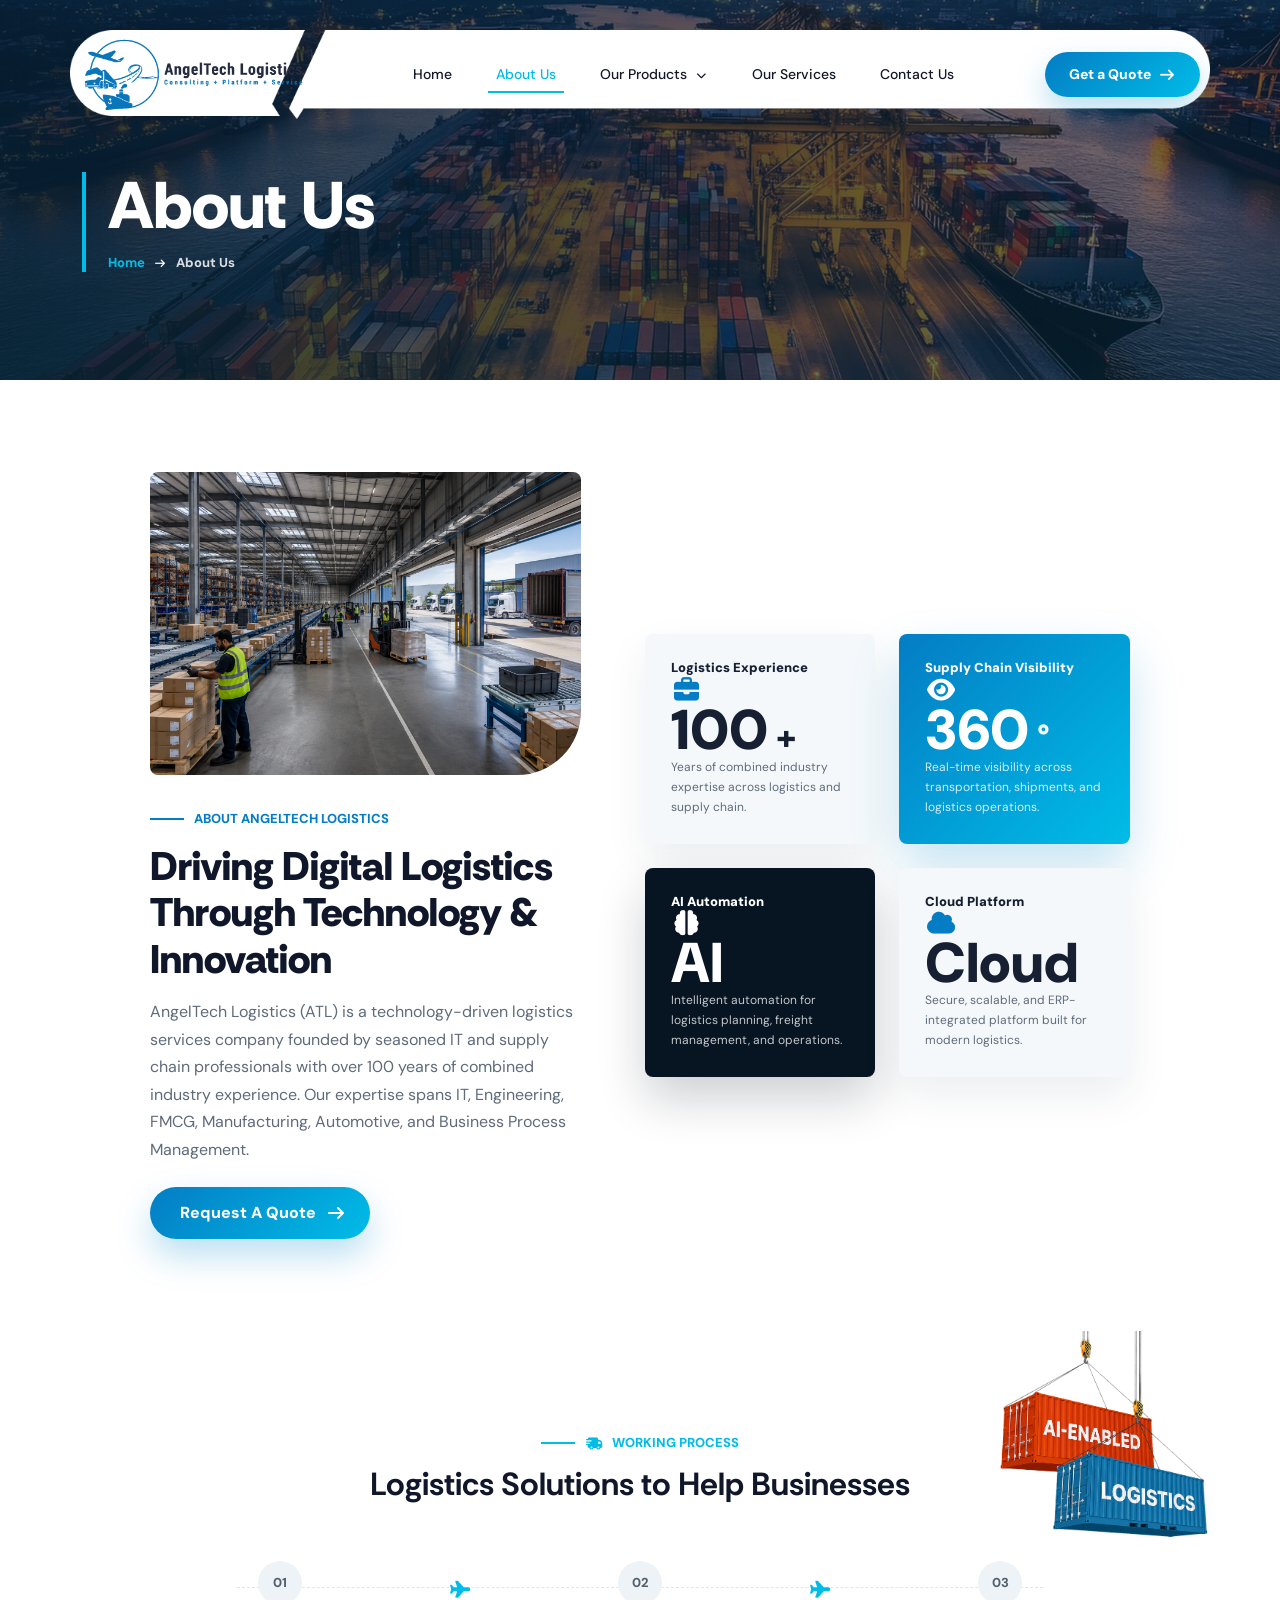
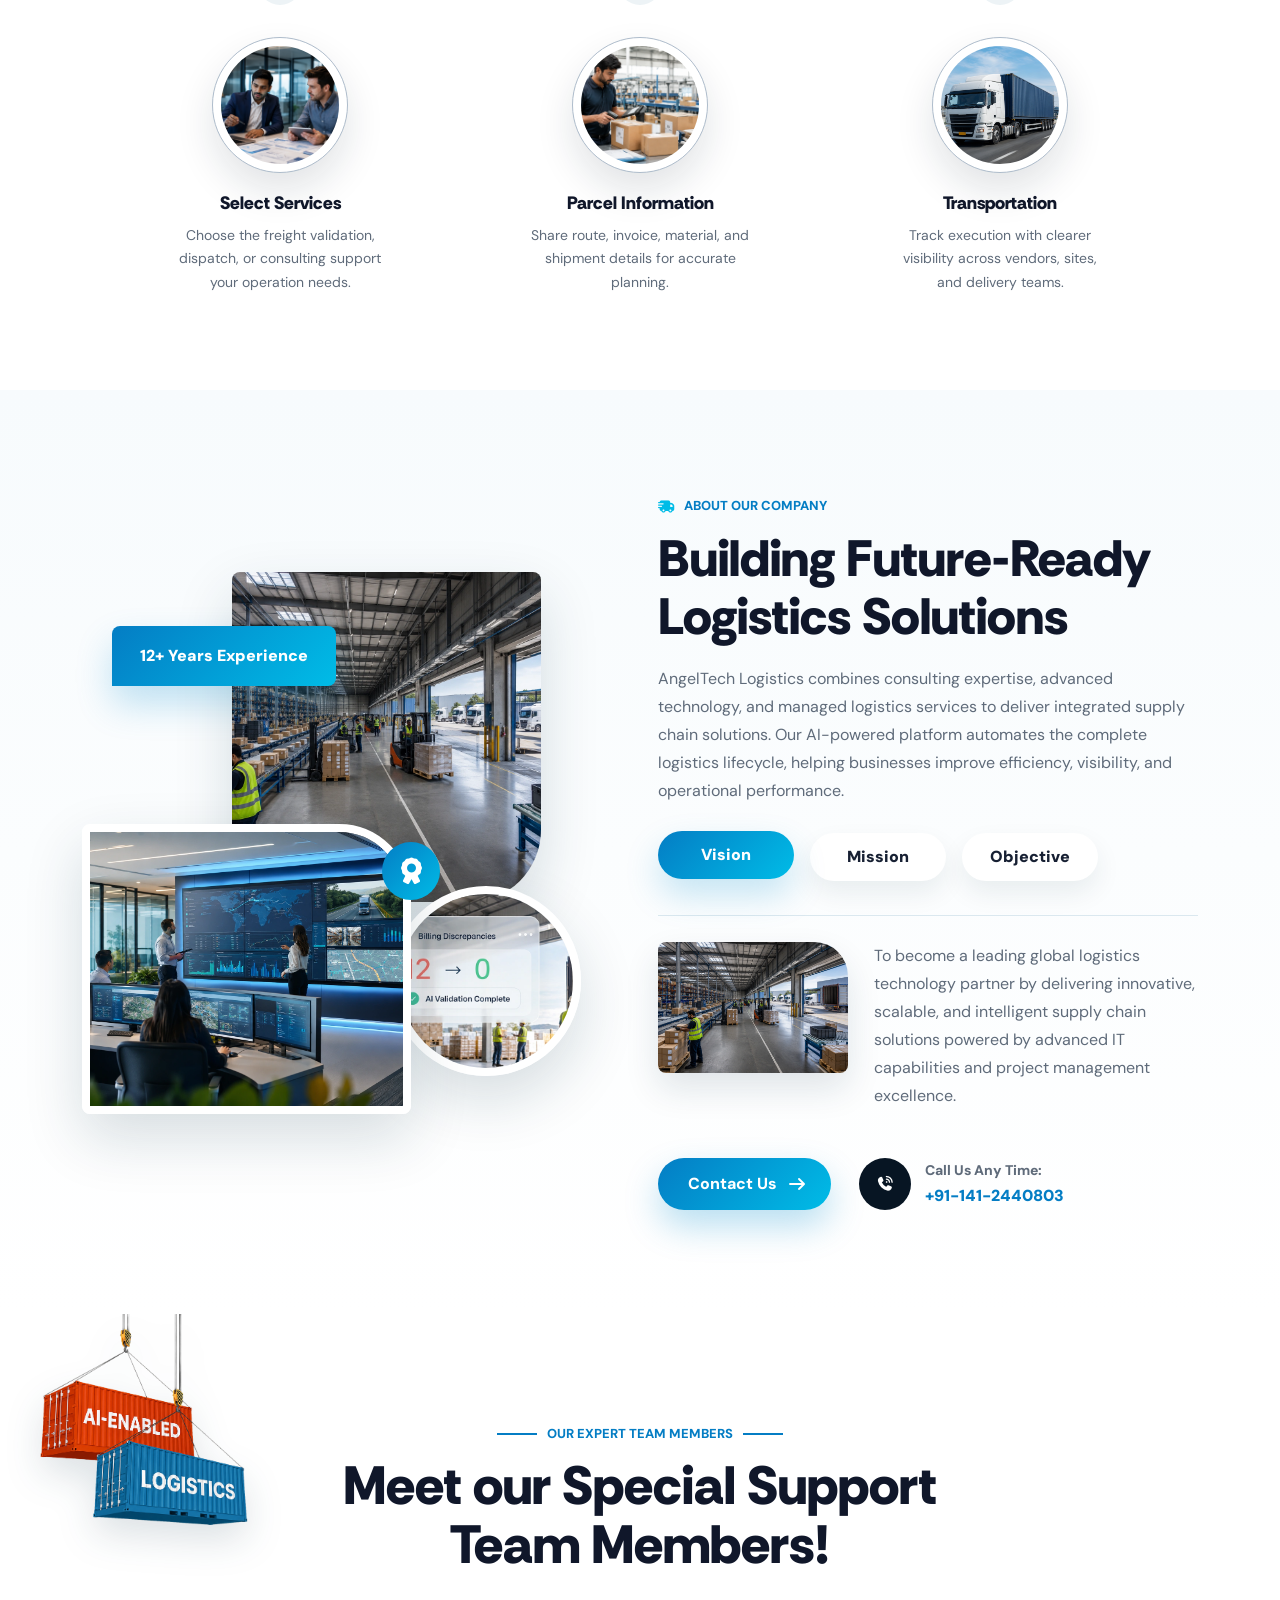
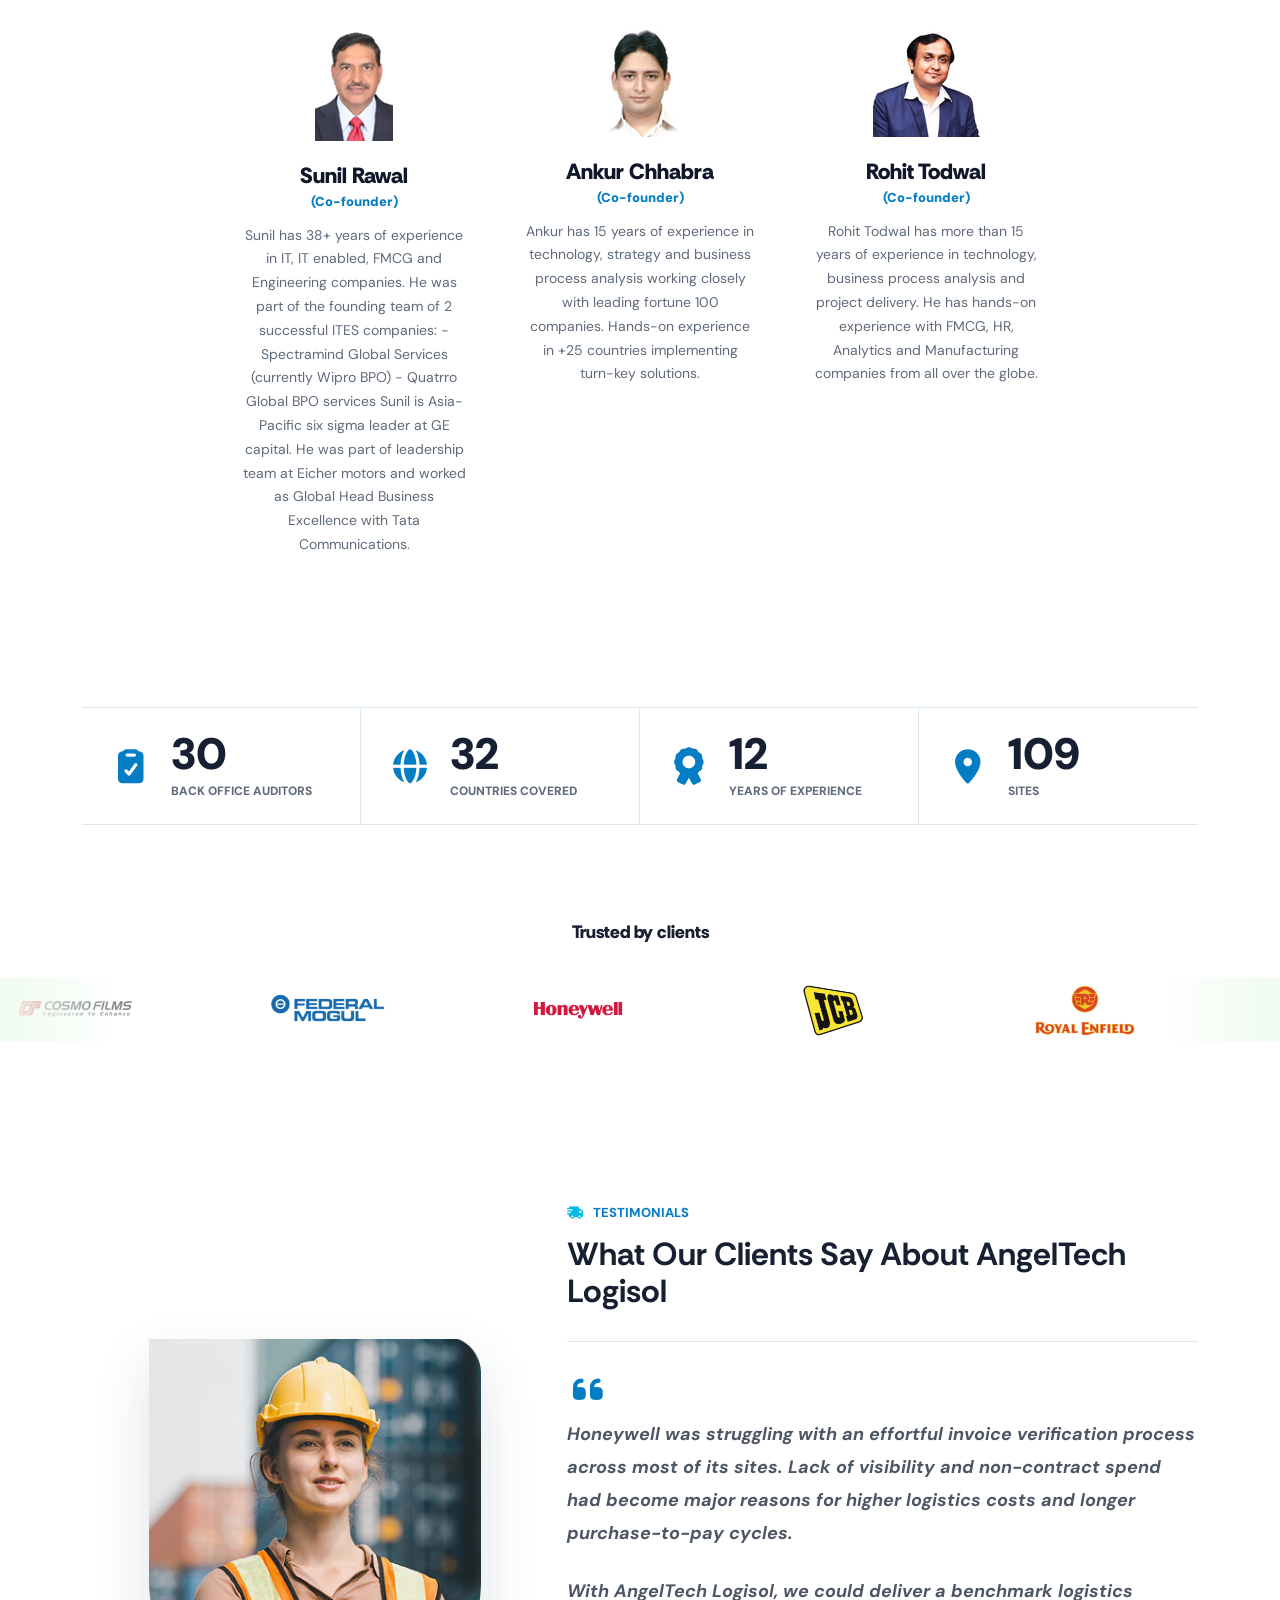
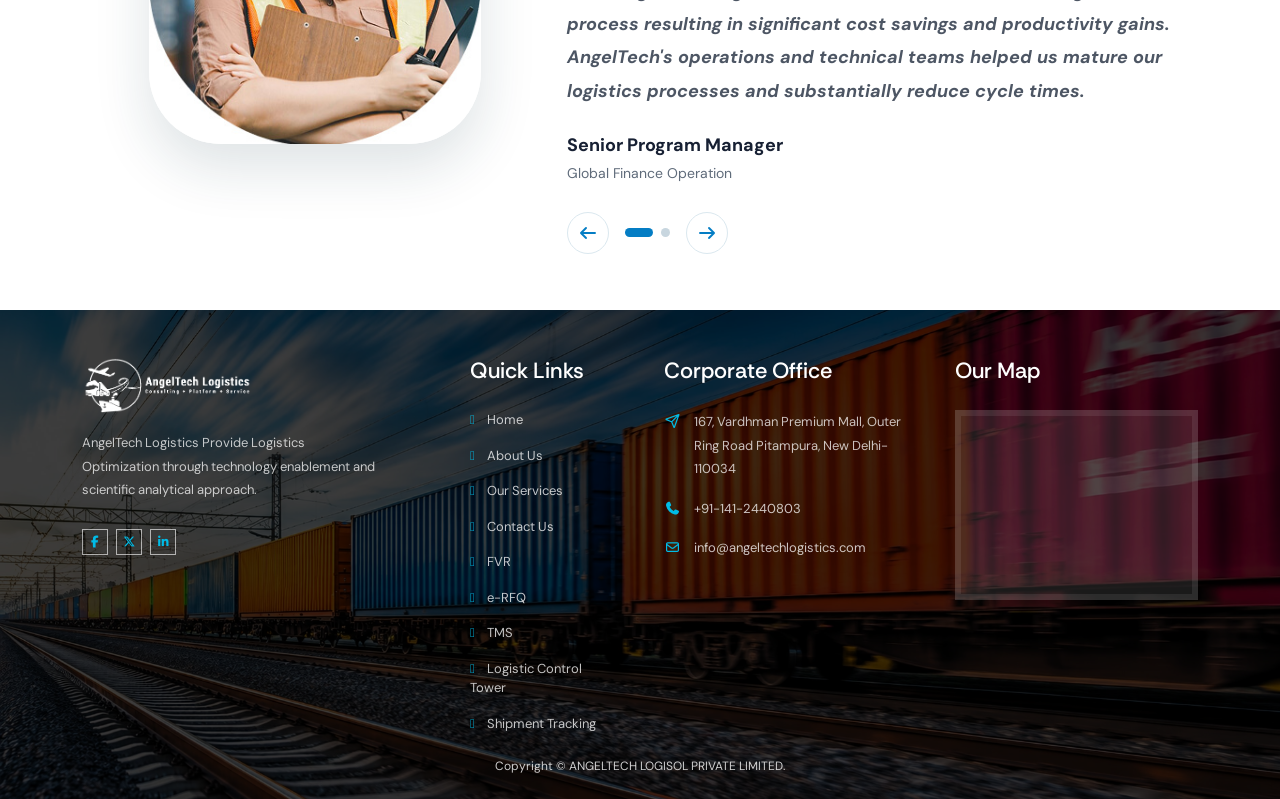
==== commit 5a017d08: "worked on Angeltech website- Designing, Responsive & optimization" ====
--- a/about.html
+++ b/about.html
@@ -11,6 +11,137 @@
     <link rel="stylesheet" href="assets/css/angeltech.css">
     <link rel="canonical" href='https://angeltechlogistics.com/about.html' />
 
+    <script type="application/ld+json">
+{
+  "@context": "https://schema.org",
+  "@type": "Organization",
+  "@id": "https://www.angeltechlogistics.com/#organization",
+  "name": "AngelTech Logistics",
+  "legalName": "Angeltech Logisol Private Limited",
+  "url": "https://www.angeltechlogistics.com/",
+  "logo": {
+    "@type": "ImageObject",
+    "url": "https://www.angeltechlogistics.com/assets/images/angel-logo.png"
+  },
+  "image": {
+    "@type": "ImageObject",
+    "url": "https://www.angeltechlogistics.com/assets/images/angel-logo.png"
+  },
+  "description": "AngelTech Logistics is an AI-powered logistics software company providing Transportation Management System (TMS), Shipment Tracking, Logistics Control Tower, Freight Verification & Reporting (FVR), e-RFQ, and supply chain automation solutions for businesses worldwide.",
+  "email": "info@angeltechlogistics.com",
+  "telephone": "+91-141-2440803",
+  "foundingDate": "2015",
+  "slogan": "Consulting + Platform + Service",
+  "address": {
+    "@type": "PostalAddress",
+    "streetAddress": "107, Vardhman Premium Mall, Outer Ring Road",
+    "addressLocality": "New Delhi",
+    "addressRegion": "Delhi",
+    "postalCode": "110034",
+    "addressCountry": "IN"
+  },
+  "contactPoint": {
+    "@type": "ContactPoint",
+    "contactType": "Sales",
+    "telephone": "+91-141-2440803",
+    "email": "info@angeltechlogistics.com",
+    "availableLanguage": [
+      "English"
+    ],
+    "areaServed": "Worldwide"
+  },
+  "areaServed": [
+    {
+      "@type": "Country",
+      "name": "India"
+    },
+    {
+      "@type": "Place",
+      "name": "Asia"
+    },
+    {
+      "@type": "Place",
+      "name": "Middle East"
+    },
+    {
+      "@type": "Place",
+      "name": "Europe"
+    },
+    {
+      "@type": "Place",
+      "name": "North America"
+    },
+    {
+      "@type": "Place",
+      "name": "Worldwide"
+    }
+  ],
+  "knowsAbout": [
+    "AI Logistics Software",
+    "Transportation Management System",
+    "Shipment Tracking",
+    "Supply Chain Management",
+    "Logistics Control Tower",
+    "Electronic Request for Quotation (e-RFQ)",
+    "Freight Verification & Reporting",
+    "Proof of Delivery",
+    "Logistics Automation",
+    "Freight Audit",
+    "Route Optimization",
+    "Supply Chain Visibility",
+    "Procurement Automation",
+    "Fleet Management",
+    "Logistics Analytics"
+  ],
+  "hasOfferCatalog": {
+    "@type": "OfferCatalog",
+    "name": "AI-Powered Logistics Software Solutions",
+    "itemListElement": [
+      {
+        "@type": "Offer",
+        "itemOffered": {
+          "@type": "Service",
+          "name": "Transportation Management System (TMS)"
+        }
+      },
+      {
+        "@type": "Offer",
+        "itemOffered": {
+          "@type": "Service",
+          "name": "Shipment Tracking"
+        }
+      },
+      {
+        "@type": "Offer",
+        "itemOffered": {
+          "@type": "Service",
+          "name": "Logistics Control Tower"
+        }
+      },
+      {
+        "@type": "Offer",
+        "itemOffered": {
+          "@type": "Service",
+          "name": "Freight Verification & Reporting (FVR)"
+        }
+      },
+      {
+        "@type": "Offer",
+        "itemOffered": {
+          "@type": "Service",
+          "name": "Electronic Request for Quotation (e-RFQ)"
+        }
+      }
+    ]
+  },
+  "sameAs": [
+    "https://www.facebook.com/angeltechlogistics/",
+    "https://twitter.com/AngeltechL",
+    "https://www.linkedin.com/company/10645788/"
+  ]
+}
+        
+    </script>
 </head>
 <body>
     <header class="site-header" id="top">
@@ -55,53 +186,73 @@
             </div>
         </section>
 
-        <section class="about-overview-section">
-            <div class="container">
-                <div class="about-overview-grid">
-                    <div class="about-overview-copy reveal">
-                        <div class="about-overview-image">
-                            <img src="assets/images/about-banner.jpg" alt="Container logistics and port operations">
-                        </div>
-                        <span class="eyebrow">About AngelTech</span>
-                        <h2>Digital &amp; Trusted Transport Logistic Company</h2>
-                        <p>AngelTech Logisol Pvt. Ltd. combines configurable logistics platforms, scientific analytics, and dedicated operating support to improve supply chain visibility, cost control, and service reliability.</p>
-                        <a class="btn-primary-angel btn-pill" href="contact.html#contact-form-section">Request A Quote <i class="fa-solid fa-arrow-right"></i></a>
-                    </div>
-
-                    <div class="about-stat-grid reveal delay-1">
-                        <article class="about-count-card">
-                            <span>Logistics Domain Experience</span>
-                            <i class="fa-solid fa-ship"></i>
-                            <strong><span data-count="25">0</span><em>+</em></strong>
-                            <p>Deep experience in logistics process automation, freight operations, and supply chain technology.</p>
-                        </article>
-                        <article class="about-count-card is-primary">
-                            <span>Logistics Visibility</span>
-                            <i class="fa-solid fa-eye"></i>
-                            <strong><span data-count="360">0</span><em>&deg;</em></strong>
-                            <p>Unified visibility across shipments, carriers, vendors, plants, and delivery milestones.</p>
-                        </article>
-                        <article class="about-count-card is-dark">
-                            <span>Powered Automation</span>
-                            <i class="fa-solid fa-brain"></i>
-                            <strong>AI</strong>
-                            <p>Automating shipment tracking, freight verification, RFQ, TMS, and logistics control workflows.</p>
-                        </article>
-                        <article class="about-count-card">
-                            <span>Logistics Platform</span>
-                            <i class="fa-solid fa-cloud"></i>
-                            <strong>Cloud</strong>
-                            <p>Scalable cloud-based solutions built for smarter, faster, and more transparent logistics operations.</p>
-                        </article>
-                    </div>
-                </div>
-            </div>
-        </section>
+   <section class="about-overview-section">
+    <div class="container">
+        <div class="about-overview-grid">
+
+            <div class="about-overview-copy reveal">
+
+                <div class="about-overview-image">
+                    <img src="assets/images/Know About Us Image 1.webp"
+                        alt="AI-powered logistics and supply chain solutions">
+                </div>
+
+                <span class="eyebrow">About AngelTech Logistics</span>
+
+                <h2>Driving Digital Logistics Through Technology &amp; Innovation</h2>
+
+                <p>
+                   AngelTech Logistics (ATL) is a technology-driven logistics services company founded by seasoned IT and supply chain professionals with over 100 years of combined industry experience. Our expertise spans IT, Engineering, FMCG, Manufacturing, Automotive, and Business Process Management.
+                </p>
+
+                <a class="btn-primary-angel btn-pill"
+                    href="contact.html#contact-form-section">
+                    Request A Quote
+                    <i class="fa-solid fa-arrow-right"></i>
+                </a>
+
+            </div>
+
+            <div class="about-stat-grid reveal delay-1">
+
+                <article class="about-count-card">
+                    <span>Logistics Experience</span>
+                    <i class="fa-solid fa-briefcase"></i>
+                    <strong><span data-count="100">0</span><em>+</em></strong>
+                    <p>Years of combined industry expertise across logistics and supply chain.</p>
+                </article>
+
+                <article class="about-count-card is-primary">
+                    <span>Supply Chain Visibility</span>
+                    <i class="fa-solid fa-eye"></i>
+                    <strong><span data-count="360">0</span><em>&deg;</em></strong>
+                    <p>Real-time visibility across transportation, shipments, and logistics operations.</p>
+                </article>
+
+                <article class="about-count-card is-dark">
+                    <span>AI Automation</span>
+                    <i class="fa-solid fa-brain"></i>
+                    <strong>AI</strong>
+                    <p>Intelligent automation for logistics planning, freight management, and operations.</p>
+                </article>
+
+                <article class="about-count-card">
+                    <span>Cloud Platform</span>
+                    <i class="fa-solid fa-cloud"></i>
+                    <strong>Cloud</strong>
+                    <p>Secure, scalable, and ERP-integrated platform built for modern logistics.</p>
+                </article>
+
+            </div>
+
+        </div>
+    </div>
+</section>
 
        
 
      <section class="process-section" aria-labelledby="process-title">
-            <img class="process-crates" src="assets/images/export-import.png" alt="" aria-hidden="true">
+            <img class="process-crates" src="assets/images/export-import.webp" alt="" aria-hidden="true">
             <div class="container">
                 <div class="section-heading process-heading reveal">
                     <span class="eyebrow"><i class="fa-solid fa-truck-fast"></i> Working Process</span>
@@ -148,77 +299,161 @@
                 </div>
             </div>
         </section>
-
-         <section class="company-focus-section" aria-labelledby="company-focus-title">
-            <div class="container">
-                <div class="company-focus-grid">
-                    <div class="company-focus-media reveal">
-                        <div class="company-focus-exp">25+ Years Experience</div>
-                        <div class="company-focus-portrait">
-                            <img src="assets/images/about-banner.jpg" alt="Logistics specialist at work">
-                        </div>
-                        <div class="company-focus-truck">
-                            <img src="assets/images/serv3.png" alt="Truck and container logistics">
-                        </div>
-                        <div class="company-focus-circle">
-                            <img src="assets/images/about-2.png" alt="Container freight movement">
-                        </div>
-                        <div class="company-focus-badge" aria-hidden="true">
-                            <!-- <span>Best Logistic Services</span> -->
-                            <i class="fa-solid fa-award"></i>
-                        </div>
-                    </div>
-
-                    <div class="company-focus-content reveal delay-1" data-about-tabs>
-                        <span class="eyebrow"><i class="fa-solid fa-truck-fast"></i> About Our Company</span>
-                        <h2 id="company-focus-title">Our services increase the productivity of your work.</h2>
-                        <p class="company-focus-intro">Our logistics expertise, advanced supply chain technology, and customized logistics solutions help customers analyze, develop, and implement successful operating models.</p>
-
-                        <div class="company-tabs" role="tablist" aria-label="About company details">
-                            <button class="company-tab is-active" type="button" role="tab" aria-selected="true" data-about-tab="mission">Our Vision</button>
-                            <button class="company-tab" type="button" role="tab" aria-selected="false" data-about-tab="vision">Our Mission</button>
-                            <button class="company-tab" type="button" role="tab" aria-selected="false" data-about-tab="history">Our Objective</button>
-                        </div>
-
-                        <div class="company-tab-panel is-active" data-about-panel="mission">
-                            <img src="assets/images/about-1.png" alt="Container yard operations">
-                            <div>
-                                <p>To become Lead Logistic Service Provider with state of art IT Capability & Project Management skills.</p>
-                               
-                            </div>
-                        </div>
-
-                        <div class="company-tab-panel" data-about-panel="vision">
-                            <img src="assets/images/about-2.png" alt="Container yard operations">
-                             <div>
-                                <p>To deliver a touchless logistic process, to deliver productivity and Operational efficiency in Logistic Planning, Execution and Freight Settlement Process.</p>
-                                
-                            </div>
-                           
-                        </div>
-
-                        <div class="company-tab-panel" data-about-panel="history">
-                            <img src="assets/images/about-2.png" alt="Container yard operations">
-                            <div>
-                                <p>To deliver effective Logistics solutions which help our customers to reduce their Process To Payment time and enhance their efficiency, productivity & capability.</p>
-                                
-                            </div>
-                        </div>
-
-                        <div class="company-focus-actions">
-                            <a class="btn-primary-angel btn-pill" href="contact.html#contact-form-section">About Us <i class="fa-solid fa-arrow-right"></i></a>
-                            <div class="company-call">
-                                <i class="fa-solid fa-phone-volume"></i>
-                                <span>Call Us Any Time:<a href="tel:+911412440803">+91-141-2440803</a></span>
-                            </div>
-                        </div>
-                    </div>
-                </div>
-            </div>
-        </section>
+<section class="company-focus-section" aria-labelledby="company-focus-title">
+    <div class="container">
+        <div class="company-focus-grid">
+
+            <div class="company-focus-media reveal">
+
+                <div class="company-focus-exp">12+ Years Experience</div>
+
+                <div class="company-focus-portrait">
+                    <img src="assets/images/Know About Us Image 1.webp"
+                        alt="AI-powered logistics operations">
+                </div>
+
+                <div class="company-focus-truck">
+                    <img src="assets/images/Know About Us Image 2.webp"
+                        alt="Smart transportation and supply chain">
+                </div>
+
+                <div class="company-focus-circle">
+                    <img src="assets/images/Products/Our Products - FVR V1_02.webp"
+                        alt="Digital logistics platform">
+                </div>
+
+                <div class="company-focus-badge" aria-hidden="true">
+                    <i class="fa-solid fa-award"></i>
+                </div>
+
+            </div>
+
+            <div class="company-focus-content reveal delay-1" data-about-tabs>
+
+                <span class="eyebrow">
+                    <i class="fa-solid fa-truck-fast"></i>
+                    About Our Company
+                </span>
+
+                <h2 id="company-focus-title">
+                    Building Future-Ready Logistics Solutions
+                </h2>
+
+                <p class="company-focus-intro">
+                    AngelTech Logistics combines consulting expertise, advanced technology, and managed
+                    logistics services to deliver integrated supply chain solutions. Our AI-powered
+                    platform automates the complete logistics lifecycle, helping businesses improve
+                    efficiency, visibility, and operational performance.
+                </p>
+
+                <div class="company-tabs" role="tablist" aria-label="About company details">
+
+                    <button class="company-tab is-active"
+                        type="button"
+                        role="tab"
+                        aria-selected="true"
+                        data-about-tab="vision">
+                        Vision
+                    </button>
+
+                    <button class="company-tab"
+                        type="button"
+                        role="tab"
+                        aria-selected="false"
+                        data-about-tab="mission">
+                        Mission
+                    </button>
+
+                    <button class="company-tab"
+                        type="button"
+                        role="tab"
+                        aria-selected="false"
+                        data-about-tab="objective">
+                        Objective
+                    </button>
+
+                </div>
+
+                <!-- Vision -->
+
+                <div class="company-tab-panel is-active"
+                    data-about-panel="vision">
+
+                    <img src="assets/images/Know About Us Image 1.webp"
+                        alt="Future-ready logistics technology">
+
+                    <div>
+                        <p>
+                            To become a leading global logistics technology partner by delivering
+                            innovative, scalable, and intelligent supply chain solutions powered by
+                            advanced IT capabilities and project management excellence.
+                        </p>
+                    </div>
+
+                </div>
+
+                <!-- Mission -->
+
+                <div class="company-tab-panel"
+                    data-about-panel="mission">
+
+                    <img src="assets/images/Know About Us Image 2.webp"
+                        alt="Technology-enabled logistics operations">
+
+                    <div>
+                        <p>
+                            To create touchless, technology-enabled logistics processes that improve
+                            productivity, enhance operational efficiency, and simplify logistics
+                            planning, execution, and freight settlement.
+                        </p>
+                    </div>
+
+                </div>
+
+                <!-- Objective -->
+
+                <div class="company-tab-panel"
+                    data-about-panel="objective">
+
+                    <img src="assets/images/Know About Us Image 1.webp"
+                        alt="Digital supply chain transformation">
+
+                    <div>
+                        <p>
+                            To help organizations reduce logistics costs, shorten process-to-payment
+                            cycles, improve supply chain visibility, and maximize business productivity
+                            through digital transformation.
+                        </p>
+                    </div>
+
+                </div>
+
+                <div class="company-focus-actions">
+
+                    <a class="btn-primary-angel btn-pill"
+                        href="contact.html#contact-form-section">
+                        Contact Us
+                        <i class="fa-solid fa-arrow-right"></i>
+                    </a>
+
+                    <div class="company-call">
+                        <i class="fa-solid fa-phone-volume"></i>
+                        <span>
+                            Call Us Any Time:
+                            <a href="tel:+911412440803">+91-141-2440803</a>
+                        </span>
+                    </div>
+
+                </div>
+
+            </div>
+
+        </div>
+    </div>
+</section>
 
         <section class="support-team-section" aria-labelledby="support-team-title">
-            <img class="support-team-crates" src="assets/images/export-import.png" alt="" aria-hidden="true">
+            <img class="support-team-crates" src="assets/images/export-import.webp" alt="" aria-hidden="true">
             <div class="container">
                 <div class="section-heading support-team-heading reveal">
                     <span class="eyebrow">Our Expert Team Members</span>
@@ -430,18 +665,6 @@
     <footer class="site-footer">
         <div class="footer-overlay"></div>
         <div class="container">
-            <div class="footer-newsletter reveal">
-                <div>
-                    <span class="eyebrow">Subscribe Our Newsletter</span>
-                    <h2>Get logistics updates and operational insights.</h2>
-                </div>
-                <form class="newsletter-form" action="#" novalidate>
-                    <label class="visually-hidden" for="newsletterEmail">Email address</label>
-                    <input id="newsletterEmail" type="email" name="email" placeholder="Your Email" required>
-                    <button type="submit">Subscribe <i class="fa-regular fa-paper-plane"></i></button>
-                    <p class="newsletter-message" aria-live="polite"></p>
-                </form>
-            </div>
             <div class="row g-5 footer-main">
                 <div class="col-lg-4 col-md-6">
                     <div class="footer-brand reveal">
@@ -458,11 +681,15 @@
                     <div class="footer-widget reveal delay-1">
                         <h3>Quick Links</h3>
                         <ul>
-                            <li><a href="index.html#services">FVR</a></li>
-                            <li><a href="index.html#services">FDP</a></li>
-                            <li><a href="contact.html">Contact us</a></li>
-                            <li><a href="about.html">About us</a></li>
-                            <li><a href="our-services.html">Our services</a></li>
+                            <li><a href="index.html">Home</a></li>
+                            <li><a href="about.html">About Us</a></li>
+                            <li><a href="our-services.html">Our Services</a></li>
+                            <li><a href="contact.html">Contact Us</a></li>
+                            <li><a href="Freight-Verification-&-Reporting-Software.html">FVR</a></li>
+                            <li><a href="Electronic-Request-for-Quotation.html">e-RFQ</a></li>
+                            <li><a href="Transportation-Management-System.html">TMS</a></li>
+                            <li><a href="Logistics-Control-Tower.html">Logistic Control Tower</a></li>
+                            <li><a href="Shipment-Tracking.html">Shipment Tracking</a></li>
                         </ul>
                     </div>
                 </div>
--- a/assets/css/angeltech.css
+++ b/assets/css/angeltech.css
@@ -39,6 +39,8 @@
 
 html {
     scroll-behavior: smooth;
+    max-width: 100%;
+    overflow-x: hidden;
 }
 
 body {
@@ -1207,7 +1209,7 @@
     inset: 0;
     background:
         linear-gradient(rgba(11, 21, 32, 0.86), rgba(11, 21, 32, 0.92)),
-        url("../images/footer.png") center / cover;
+        url("../images/footer.webp") center / cover;
 }
 
 .products-section .container {
@@ -1268,7 +1270,7 @@
     color: var(--angel-white);
     background:
         linear-gradient(rgba(7, 21, 35, 0.86), rgba(7, 21, 35, 0.9)),
-        url("../images/footer1.png") center / cover no-repeat;
+        url("../images/footer1.webp") center / cover no-repeat;
 }
 
 .product-showcase-copy {
@@ -1378,16 +1380,6 @@
     padding-left: 28px;
     color: var(--angel-ink);
     font-weight: 800;
-}
-
-.product-showcase-text li::before {
-    content: "\f058";
-    position: absolute;
-    left: 0;
-    top: 1px;
-    color: var(--angel-cyan);
-    font-family: "Font Awesome 6 Free";
-    font-weight: 900;
 }
 
 .product-discover-link {
@@ -1921,13 +1913,11 @@
 .services-card-media {
     position: relative;
     height: 86px;
-    display: grid;
-    grid-template-columns: 72px minmax(0, 1fr);
-    align-items: stretch;
+    display: block;
     margin-bottom: 28px;
     border-radius: 8px 34px 8px 8px;
     overflow: hidden;
-    background: #00bce7;
+    background: transparent;
 }
 
 .services-card-media span {
@@ -2952,7 +2942,7 @@
 .site-footer {
     position: relative;
     color: rgba(255, 255, 255, 0.74);
-    background: #070b10 url("../images/footer-bg.jpg") center / cover no-repeat;
+    background: #070b10 url("../images/footer-bg.webp") center / cover no-repeat;
 }
 
 .footer-overlay {
@@ -2964,7 +2954,7 @@
 .footer-main {
     position: relative;
     z-index: 1;
-    padding: 56px 0 58px;
+    /* padding: 56px 0 58px; */
 }
 
 .footer-newsletter {
@@ -3689,6 +3679,12 @@
 }
 
 @media (max-width: 767.98px) {
+    main,
+    section {
+        max-width: 100%;
+        overflow-x: clip;
+    }
+
     .navbar-brand img {
         width: 178px;
     }
@@ -3708,15 +3704,37 @@
     }
 
     .hero-copy h1 {
-        font-size: 40px;
+        font-size: 30px;
+        line-height: 1.14;
+    }
+
+    .hero-copy .eyebrow {
+        max-width: 100%;
+        flex-wrap: wrap;
+        justify-content: center;
+        white-space: normal;
+        line-height: 1.35;
+        font-size: 12px;
+    }
+
+    .hero-copy .eyebrow::before,
+    .hero-lede-line {
+        display: none;
+    }
+
+    .hero-lede {
+        justify-content: center;
     }
 
     .hero-lede p {
+        max-width: 100%;
         font-size: 16px;
     }
 
     .hero-visual {
+        width: min(100% - 30px, 520px);
         min-height: 390px;
+        margin-top: 32px;
     }
 
     .hero-slider {
@@ -3774,6 +3792,100 @@
         grid-template-columns: 1fr;
     }
 
+    .section-heading,
+    .section-copy,
+    .process-heading,
+    .choose-content,
+    .product-showcase-copy,
+    .testimonial-content,
+    .services-page-heading,
+    .about-overview-copy,
+    .company-focus-content,
+    .support-team-heading,
+    .contact-info-heading,
+    .hall-fame-heading,
+    .fvr-overview-content,
+    .fvr-challenges-heading,
+    .fvr-image-showcase-heading,
+    .erfq-ai-intelligence-heading,
+    .tms-integrations-copy,
+    .fvr-capabilities-heading,
+    .fvr-workflow-heading,
+    .shipment-advantage-heading,
+    .fvr-features-copy,
+    .fvr-why-content,
+    .fvr-faq-list,
+    .fvr-faq-cta {
+        text-align: center;
+        margin-left: auto;
+        margin-right: auto;
+    }
+
+    .section-heading .eyebrow,
+    .section-copy .eyebrow,
+    .process-heading .eyebrow,
+    .choose-content .eyebrow,
+    .product-showcase-copy .eyebrow,
+    .testimonial-content .eyebrow,
+    .services-page-heading .eyebrow,
+    .about-overview-copy .eyebrow,
+    .company-focus-content .eyebrow,
+    .support-team-heading .eyebrow,
+    .contact-info-heading .eyebrow,
+    .hall-fame-heading .eyebrow,
+    .fvr-overview-content .eyebrow,
+    .fvr-challenges-heading .eyebrow,
+    .fvr-image-showcase-heading .eyebrow,
+    .erfq-ai-intelligence-heading .eyebrow,
+    .tms-integrations-copy .eyebrow,
+    .fvr-capabilities-heading .eyebrow,
+    .fvr-workflow-heading .eyebrow,
+    .shipment-advantage-heading .eyebrow,
+    .fvr-features-copy .eyebrow,
+    .fvr-faq-list > .eyebrow,
+    .fvr-faq-cta .eyebrow {
+        flex-wrap: wrap;
+        justify-content: center;
+        white-space: normal;
+        line-height: 1.35;
+    }
+
+    .eyebrow::before,
+    .support-team-heading .eyebrow::after,
+    .fvr-overview-line,
+    .fvr-card-line,
+    .fvr-title-line {
+        display: none;
+    }
+
+    .section-copy h2,
+    .section-heading h2,
+    .services-page-heading h2,
+    .contact-info-heading h2,
+    .about-overview-copy h2,
+    .company-focus-content h2,
+    .support-team-heading h2,
+    .hall-fame-heading h2,
+    .product-showcase-copy h2,
+    .choose-content h2,
+    .fvr-overview-content h2,
+    .fvr-challenges-heading h2,
+    .fvr-image-showcase-heading h2,
+    .erfq-ai-intelligence-heading h2,
+    .tms-integrations-copy h2,
+    .fvr-capabilities-heading h2,
+    .fvr-workflow-heading h2,
+    .shipment-advantage-heading h2,
+    .fvr-features-copy h2,
+    .fvr-why-content h2,
+    .fvr-faq-list > h2,
+    .fvr-faq-cta h2 {
+        font-size: 30px;
+        line-height: 1.18;
+        max-width: 100%;
+        overflow-wrap: break-word;
+    }
+
     .choose-media {
         min-height: 380px;
     }
@@ -3905,7 +4017,14 @@
     }
 
     .page-banner-copy {
-        padding-left: 18px;
+        max-width: 100%;
+        padding-left: 0;
+        border-left: 0;
+        text-align: center;
+    }
+
+    .page-breadcrumb {
+        justify-content: center;
     }
 
     .contact-info-heading {
@@ -3958,13 +4077,53 @@
         width: 100%;
     }
 
+    .hero-actions {
+        max-width: 340px;
+        margin-left: auto;
+        margin-right: auto;
+    }
+
+    .hero-copy h1 {
+        font-size: 27px;
+    }
+
+    .hero-lede p {
+        font-size: 15px;
+        line-height: 1.65;
+    }
+
     .page-banner {
         min-height: 310px;
         padding: 112px 0 48px;
     }
 
     .page-banner-copy h1 {
-        font-size: 38px;
+        font-size: 34px;
+    }
+
+    .section-copy h2,
+    .section-heading h2,
+    .services-page-heading h2,
+    .contact-info-heading h2,
+    .about-overview-copy h2,
+    .company-focus-content h2,
+    .support-team-heading h2,
+    .hall-fame-heading h2,
+    .product-showcase-copy h2,
+    .choose-content h2,
+    .fvr-overview-content h2,
+    .fvr-challenges-heading h2,
+    .fvr-image-showcase-heading h2,
+    .erfq-ai-intelligence-heading h2,
+    .tms-integrations-copy h2,
+    .fvr-capabilities-heading h2,
+    .fvr-workflow-heading h2,
+    .shipment-advantage-heading h2,
+    .fvr-features-copy h2,
+    .fvr-why-content h2,
+    .fvr-faq-list > h2,
+    .fvr-faq-cta h2 {
+        font-size: 25px;
     }
 
     .contact-info-section {
@@ -3988,7 +4147,6 @@
     }
 
     .services-card-media {
-        grid-template-columns: 62px minmax(0, 1fr);
         height: 76px;
     }
 
@@ -4229,7 +4387,7 @@
     }
 
     .footer-main {
-        padding: 58px 0 42px;
+        /* padding: 58px 0 42px; */
     }
 }
 /* FVR product banner */
@@ -4527,7 +4685,7 @@
 .fvr-overview-media img {
     display: block;
     width: 100%;
-    min-height: 600px;
+    /* min-height: 600px; */
     /* aspect-ratio: 0.76 / 1; */
     /* object-fit: cover; */
 }
@@ -4646,7 +4804,7 @@
     }
 
     .fvr-overview-media img {
-        aspect-ratio: 0.9 / 1;
+        /* aspect-ratio: 0.9 / 1; */
     }
 
     .fvr-overview-content h2 {
@@ -5051,46 +5209,130 @@
     }
 
     .fvr-challenges-board {
-        padding: 18px;
+        display: grid;
+        grid-template-columns: repeat(2, minmax(0, 1fr));
+        gap: 0;
+        padding: 12px;
         border-radius: 10px;
+        background: var(--angel-white);
+    }
+
+    .fvr-board-label {
+        min-height: 0;
+        padding: 10px 12px;
+        border-radius: 8px 8px 0 0;
+        font-size: 11px;
+        line-height: 1.25;
+        letter-spacing: 0;
+    }
+
+    .fvr-board-label-left {
+        border-radius: 8px 0 0 8px;
+    }
+
+    .fvr-board-label-right {
+        margin-top: 0;
+        border-radius: 0 8px 8px 0;
+    }
+
+    .fvr-challenge-row {
+        position: relative;
+        grid-column: 1 / -1;
+        display: grid;
+        grid-template-columns: 1fr 1fr;
+        gap: 0;
+        margin-top: 14px;
+        border: 1px solid rgba(4, 125, 196, 0.16);
+        border-radius: 10px;
+        overflow: hidden;
+        background: #fff;
+        box-shadow: 0 12px 28px rgba(11, 39, 64, 0.07);
+    }
+
+    .fvr-challenge-row:first-of-type {
+        margin-top: 16px;
     }
 
     .fvr-challenge-card,
+    .fvr-solution-card,
+    .fvr-challenge-row.is-active .fvr-challenge-card,
+    .fvr-challenge-row.is-solved .fvr-challenge-card,
+    .fvr-challenge-row.is-solved .fvr-solution-card {
+        grid-template-columns: 1fr;
+        align-content: start;
+        gap: 10px;
+        min-height: 0;
+        height: 100%;
+        padding: 14px 12px;
+        border: 0;
+        border-radius: 0;
+        box-shadow: none;
+        opacity: 1;
+        transform: none;
+        transition: none;
+    }
+
+    .fvr-challenge-card {
+        border-right: 1px solid var(--angel-line);
+        background: linear-gradient(180deg, #ffffff, #f8fbfd);
+    }
+
     .fvr-solution-card {
-        grid-template-columns: 44px minmax(0, 1fr);
+        background: linear-gradient(180deg, #f1fbff, #ffffff);
+    }
+
+    .fvr-challenge-card::before,
+    .fvr-solution-card::before {
+        display: block;
+        color: var(--angel-blue);
+        font-size: 10px;
+        line-height: 1.2;
+        font-weight: 900;
+        text-transform: uppercase;
+    }
+
+    .fvr-challenge-card::before {
+        content: "Challenge";
+    }
+
+    .fvr-solution-card::before {
+        content: "Solution";
+    }
+
+    .fvr-challenge-arrow {
+        display: none;
     }
 
     .fvr-challenge-number,
     .fvr-challenge-icon {
-        width: 42px;
-        height: 42px;
-        font-size: 18px;
-    }
-
+        width: 36px;
+        height: 36px;
+        font-size: 14px;
+    }
+
+    .fvr-challenge-number,
     .fvr-challenge-icon {
         display: none;
     }
 
     .fvr-solution-check {
-        grid-column: 1;
-        grid-row: 1;
-        width: 42px;
-        height: 42px;
-        margin: 0;
+        display: none;
     }
 
     .fvr-solution-card > div {
-        grid-column: 2;
+        grid-column: auto;
     }
 
     .fvr-challenge-card h3,
     .fvr-solution-card h3 {
-        font-size: 15px;
+        margin-bottom: 6px;
+        font-size: 14px;
     }
 
     .fvr-challenge-card p,
     .fvr-solution-card p {
-        font-size: 13px;
+        font-size: 12px;
+        line-height: 1.45;
     }
 }
 
@@ -7028,15 +7270,15 @@
 
     .tms-process-section {
         padding: 72px 0 34px;
-        background-position: center top;
+        background: #f8fbfd;
     }
 
     .fvr-workflow-heading h2 {
-        font-size: 40px;
+        font-size: 30px;
     }
 
     .tms-process-section .fvr-workflow-heading h2 {
-        font-size: 32px;
+        font-size: 30px;
     }
 
     .fvr-workflow-grid {
@@ -7045,8 +7287,12 @@
 
     .tms-process-wave {
         grid-template-columns: 1fr;
-        gap: 16px;
+        gap: 14px;
         justify-items: center;
+        width: 100%;
+        max-width: 340px;
+        margin: 0 auto;
+        padding-top: 0;
     }
 
     .fvr-workflow-card {
@@ -7054,14 +7300,20 @@
     }
 
     .tms-process-card {
-        width: min(100%, 340px);
+        width: min(100%, 320px);
         min-height: 0;
+        margin: 0 auto;
+        padding: 20px 18px;
         text-align: center;
     }
 
     .tms-process-icon {
+        width: 50px;
+        height: 50px;
         margin-left: auto;
         margin-right: auto;
+        margin-bottom: 14px;
+        font-size: 20px;
     }
 
     .tms-process-card .fvr-card-line {
@@ -7081,6 +7333,27 @@
 }
 
 @media (max-width: 575.98px) {
+    .tms-process-section {
+        padding: 62px 0 30px;
+    }
+
+    .tms-process-wave {
+        max-width: 310px;
+    }
+
+    .tms-process-card {
+        width: min(100%, 300px);
+        padding: 18px 16px;
+    }
+
+    .tms-process-card h3 {
+        font-size: 15px;
+    }
+
+    .tms-process-card p {
+        font-size: 12px;
+    }
+
     .fvr-workflow-benefits {
         grid-template-columns: 1fr;
     }
@@ -8088,3 +8361,191 @@
     }
 
 }
+
+/* Mobile responsive polish */
+@media (max-width: 767.98px) {
+    .hero-section .container,
+    .fvr-banner .container,
+    .page-banner .container {
+        max-width: 100%;
+    }
+
+    .hero-copy h1,
+    .fvr-banner h1,
+    .page-banner-copy h1 {
+        max-width: 100%;
+        overflow-wrap: break-word;
+    }
+
+    .hero-copy h1 {
+        max-width: 340px;
+        margin-left: auto;
+        margin-right: auto;
+        font-size: 28px;
+    }
+
+    .hero-copy .eyebrow,
+    .fvr-banner-label {
+        display: inline-flex;
+        flex-wrap: wrap;
+        justify-content: center;
+        max-width: 100%;
+        white-space: normal;
+        text-align: center;
+    }
+
+    .fvr-banner-copy {
+        text-align: center;
+        margin-left: auto;
+        margin-right: auto;
+    }
+
+    .fvr-banner h1,
+    .fvr-overview-content h2,
+    .fvr-challenges-heading h2,
+    .fvr-workflow-heading h2,
+    .tms-process-section .fvr-workflow-heading h2,
+    .fvr-features-copy h2,
+    .fvr-why-content h2,
+    .erfq-ai-intelligence-heading h2,
+    .shipment-advantage-heading h2 {
+        font-size: 28px;
+        line-height: 1.18;
+    }
+
+    .fvr-title-line,
+    .fvr-overview-line,
+    .fvr-card-line,
+    .tms-process-card .fvr-card-line {
+        display: none;
+    }
+
+    .fvr-overview-section::after,
+    .tms-integrations-section::before,
+    .erfq-ai-intelligence-section::before {
+        display: none;
+    }
+
+    .fvr-banner-actions,
+    .fvr-overview-actions {
+        justify-content: center;
+    }
+
+    .fvr-overview-actions a,
+    .fvr-banner-actions a {
+        width: min(100%, 340px);
+        min-width: 0;
+    }
+
+    .page-banner-copy {
+        padding-left: 0;
+        border-left: 0;
+        text-align: center;
+    }
+
+    .page-breadcrumb {
+        justify-content: center;
+    }
+
+    .product-showcase-row + .product-showcase-row {
+        border-top: 0;
+    }
+
+    .product-showcase-panel,
+    .product-showcase-row,
+    .product-showcase-image img {
+        opacity: 1;
+        transform: none;
+    }
+}
+
+@media (max-width: 575.98px) {
+    .hero-copy h1,
+    .fvr-banner h1,
+    .fvr-overview-content h2,
+    .fvr-challenges-heading h2,
+    .fvr-workflow-heading h2,
+    .tms-process-section .fvr-workflow-heading h2,
+    .fvr-features-copy h2,
+    .fvr-why-content h2,
+    .erfq-ai-intelligence-heading h2,
+    .shipment-advantage-heading h2,
+    .section-copy h2,
+    .section-heading h2,
+    .services-page-heading h2,
+    .contact-info-heading h2,
+    .about-overview-copy h2,
+    .company-focus-content h2,
+    .support-team-heading h2,
+    .hall-fame-heading h2,
+    .product-showcase-copy h2,
+    .choose-content h2,
+    .fvr-capabilities-heading h2,
+    .fvr-faq-list > h2,
+    .fvr-faq-cta h2 {
+        font-size: 25px;
+        line-height: 1.2;
+        margin-bottom: 2%;
+    }
+
+    .hero-copy h1 {
+        max-width: 320px;
+        font-size: 25px;
+    }
+
+    .hero-copy .eyebrow,
+    .fvr-banner-label,
+    .eyebrow {
+        font-size: 11px;
+    }
+
+    .page-banner-copy h1 {
+        font-size: 32px;
+    }
+}
+
+/* Mobile component alignment fixes */
+@media (max-width: 767.98px) {
+    .fvr-why-content h3 {
+        justify-content: flex-start;
+        max-width: 320px;
+        margin-left: auto;
+        margin-right: auto;
+        text-align: left;
+    }
+
+    .fvr-why-list {
+        max-width: 320px;
+        margin-left: auto;
+        margin-right: auto;
+    }
+
+    .fvr-why-list li,
+    .fvr-why-list span,
+    .fvr-why-list strong {
+        text-align: left;
+    }
+
+    .fvr-faq-ready {
+        grid-template-columns: 1fr;
+        justify-items: center;
+        text-align: center;
+    }
+
+    .fvr-faq-ready p {
+        max-width: 260px;
+        margin-left: auto;
+        margin-right: auto;
+        text-align: center;
+    }
+
+    .fvr-faq-item,
+    .fvr-faq-item summary,
+    .fvr-faq-item > p {
+        text-align: left;
+    }
+
+    .fvr-faq-item summary span {
+        flex: 1 1 auto;
+    }
+}
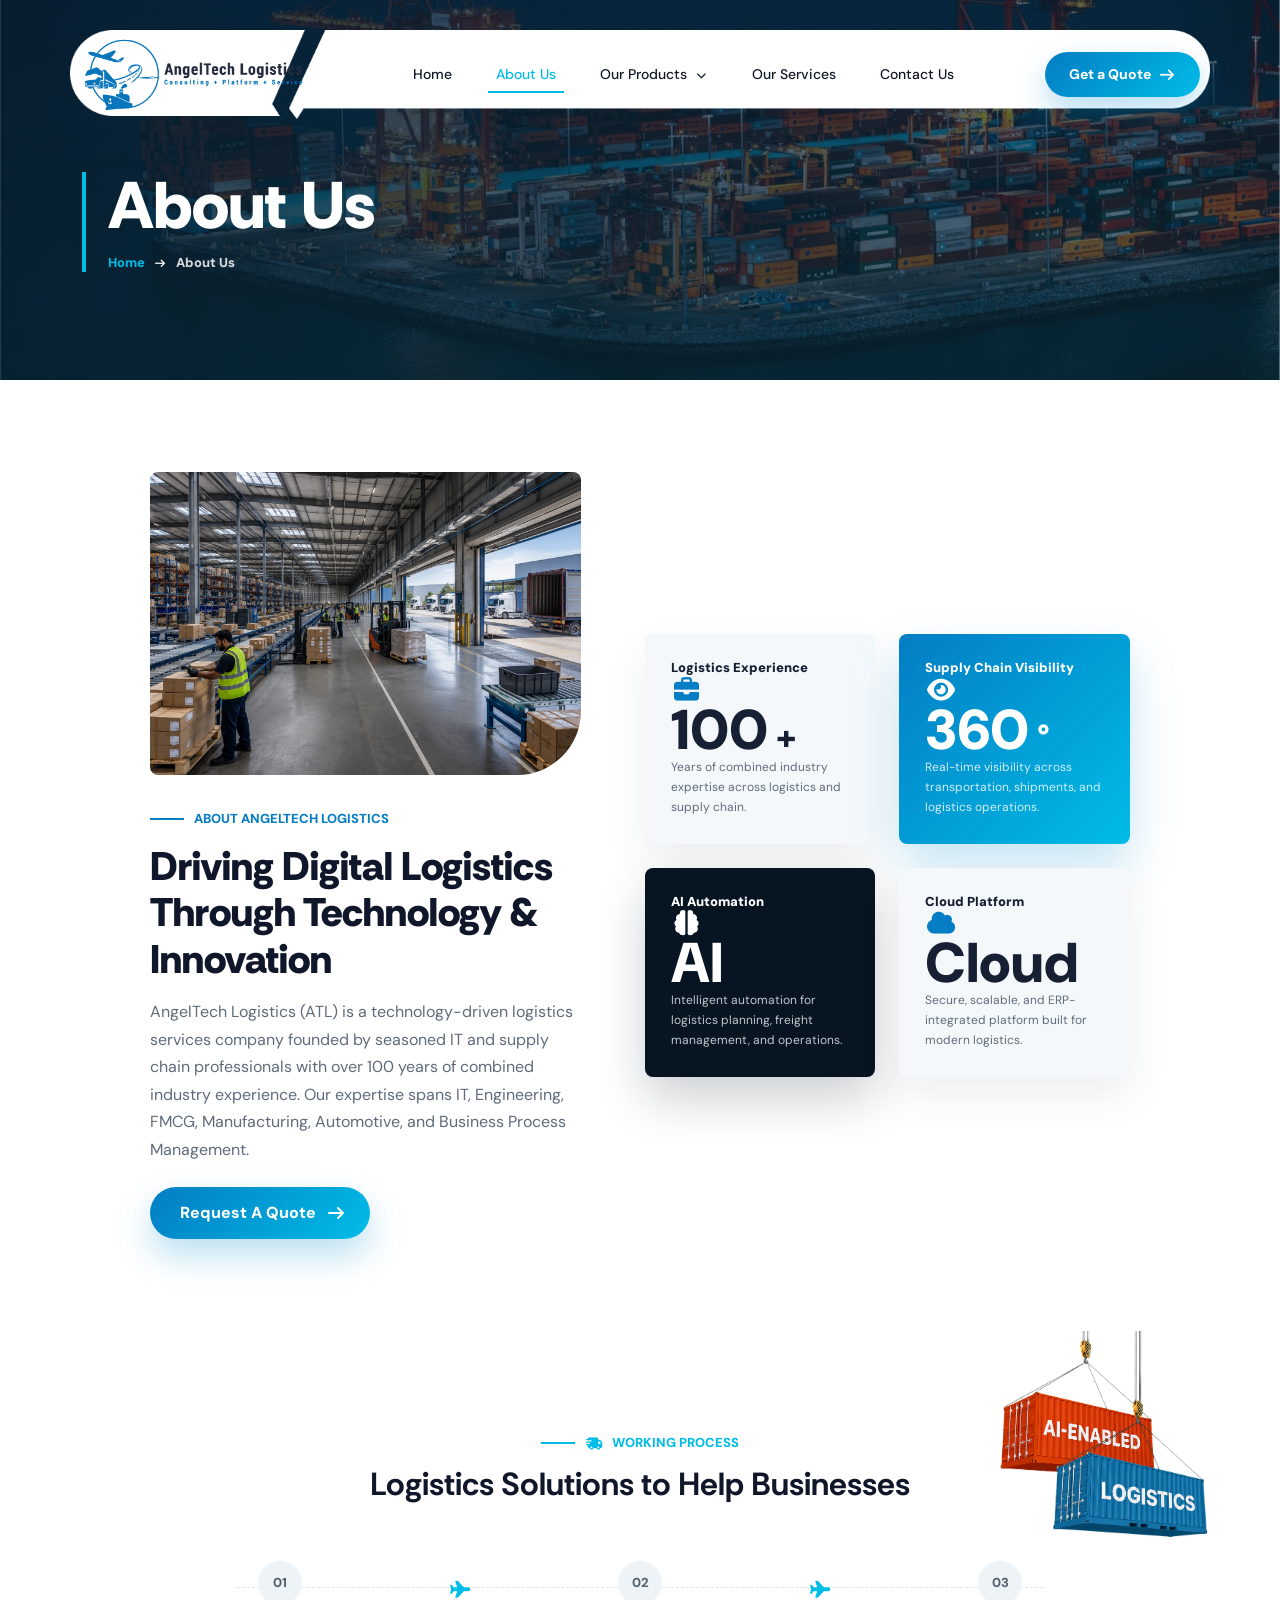
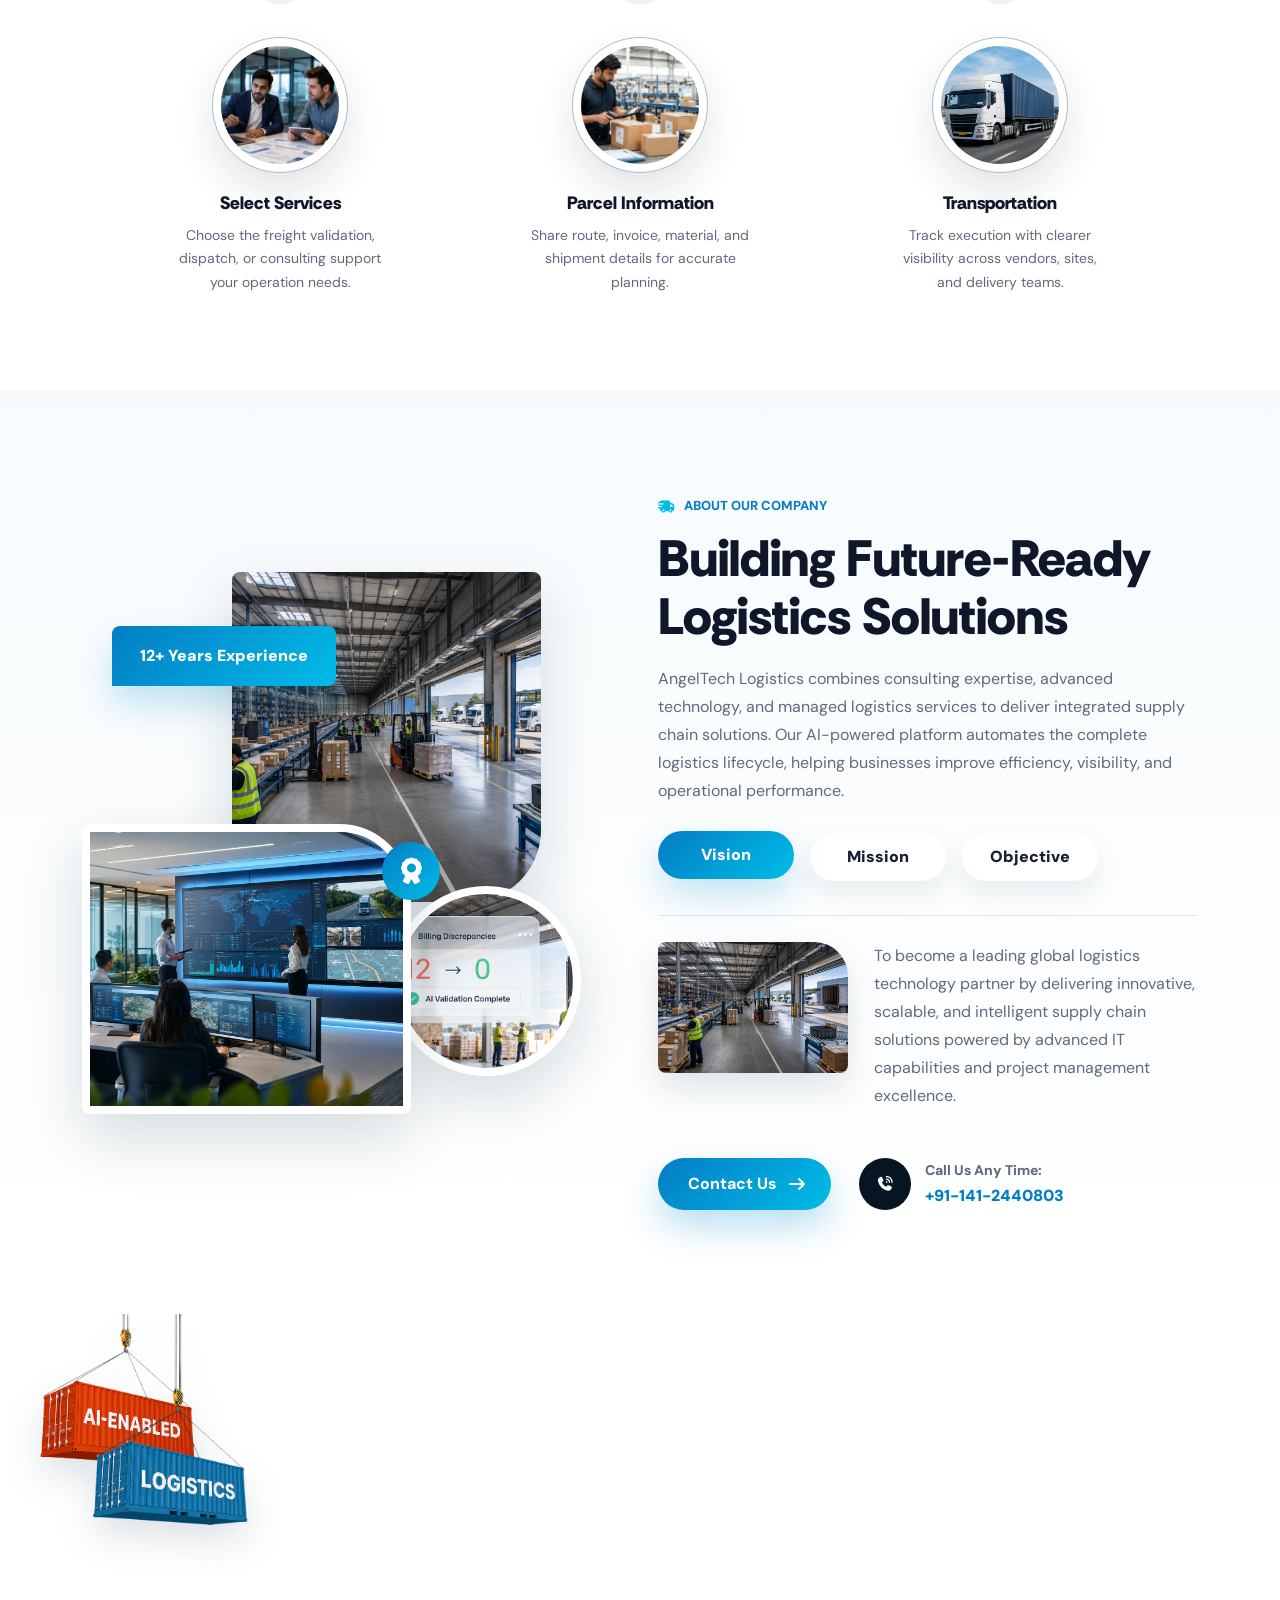
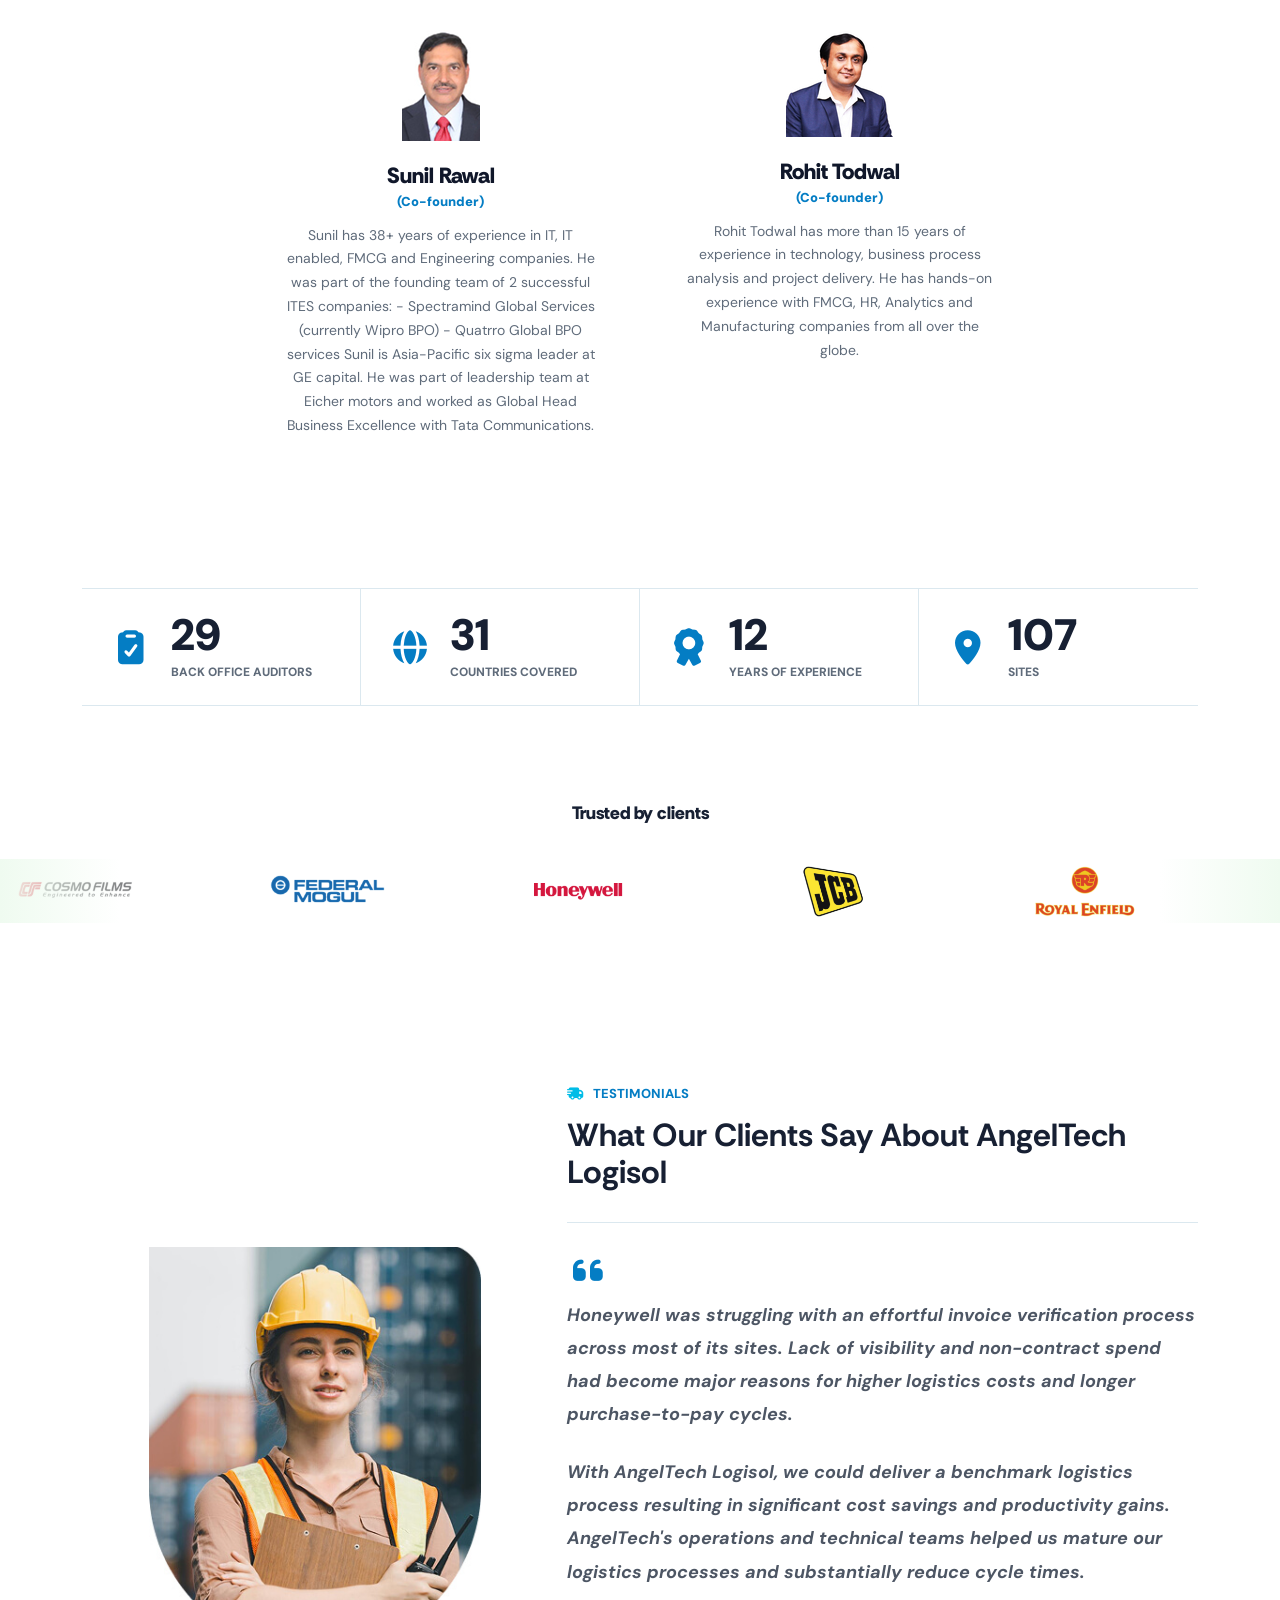
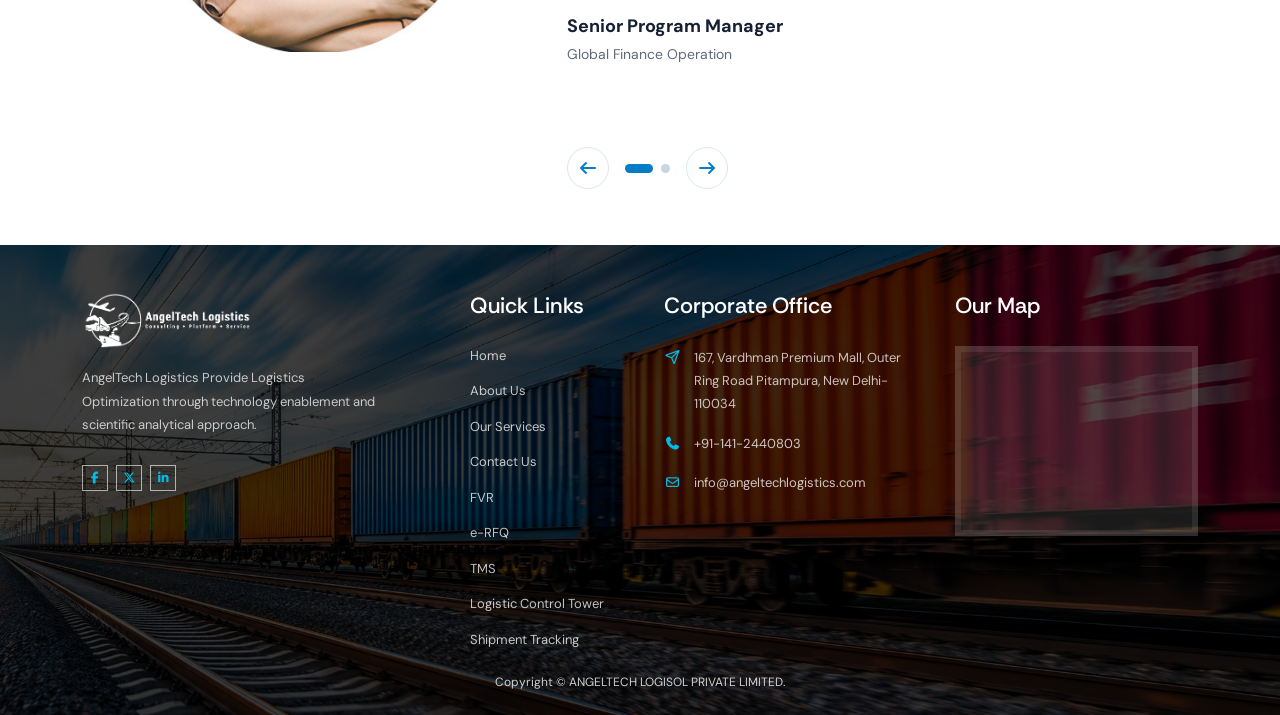
==== commit 40c5ac47: "worked on Angeltech website- Designing, Responsive & optimization" ====
--- a/about.html
+++ b/about.html
@@ -480,18 +480,7 @@
                         </div>
                     </article>
 
-                    <article class="support-team-card reveal delay-2">
-                        <div class="support-team-photo">
-                            <img src="assets/images/ankur-chhabra.png" alt="Ankur Chhabra">
-                        </div>
-                        <div class="support-team-body">
-                            <h3>Ankur Chhabra</h3>
-                            <span>(Co-founder)
-
-</span>
-                            <p>Ankur has 15 years of experience in technology, strategy and business process analysis working closely with leading fortune 100 companies. Hands-on experience in +25 countries implementing turn-key solutions.</p>
-                        </div>
-                    </article>
+                   
 
                      <article class="support-team-card reveal">
                         <div class="support-team-photo">
--- a/assets/css/angeltech.css
+++ b/assets/css/angeltech.css
@@ -1515,7 +1515,7 @@
     aspect-ratio: 1 / 1.22;
     object-fit: cover;
     border-radius: 0 24px 72px 72px;
-    box-shadow: 0 24px 55px rgba(23, 55, 74, 0.14);
+    /* box-shadow: 0 24px 55px rgba(23, 55, 74, 0.14); */
 }
 
 .testimonial-content {
@@ -1549,24 +1549,24 @@
 }
 
 .testimonial-slides {
+    display: grid;
     position: relative;
-    min-height: 285px;
 }
 
 .testimonial-slide {
-    position: absolute;
-    inset: 0;
+    grid-area: 1 / 1;
     margin: 0;
     opacity: 0;
     visibility: hidden;
+    pointer-events: none;
     transform: translateX(26px);
     transition: opacity 0.45s ease, visibility 0.45s ease, transform 0.45s ease;
 }
 
 .testimonial-slide.is-active {
-    position: relative;
     opacity: 1;
     visibility: visible;
+    pointer-events: auto;
     transform: translateX(0);
 }
 
@@ -1722,7 +1722,7 @@
 }
 
 .contact-form span {
-    color: #8a95a3;
+    /* color: #8a95a3; */
     font-size: 15px;
     line-height: 1.2;
 }
@@ -1785,7 +1785,7 @@
     overflow: hidden;
     background:
         linear-gradient(90deg, rgba(7, 21, 35, 0.78), rgba(7, 21, 35, 0.5)),
-        url("../images/contactbanner.jpg") center / cover no-repeat;
+        url("../images/footer1.webp") center / cover no-repeat;
 }
 
 .page-banner::after {
@@ -1799,13 +1799,13 @@
 .about-page-banner {
     background:
         linear-gradient(90deg, rgba(7, 21, 35, 0.82), rgba(7, 21, 35, 0.48)),
-        url("../images/contactbanner.jpg") center / cover no-repeat;
+        url("../images/footer1.webp") center / cover no-repeat;
 }
 
 .services-page-banner {
     background:
         linear-gradient(90deg, rgba(7, 21, 35, 0.8), rgba(7, 21, 35, 0.48)),
-        url("../images/contactbanner.jpg") center / cover no-repeat;
+        url("../images/footer1.webp") center / cover no-repeat;
 }
 
 .page-banner .container {
@@ -2415,9 +2415,9 @@
 
 .support-team-grid {
     display: grid;
-    grid-template-columns: repeat(3, minmax(0, 1fr));
+    grid-template-columns: repeat(2, minmax(0, 1fr));
     gap: clamp(24px, 3vw, 38px);
-    max-width: 820px;
+    max-width: 760px;
     margin: 0 auto;
 }
 
@@ -2482,7 +2482,7 @@
 }
 
 .support-team-body p {
-    max-width: 240px;
+    max-width: 320px;
     margin: 0 auto;
     color: var(--angel-muted);
     font-size: 14px;
@@ -2842,7 +2842,7 @@
     color: var(--angel-cyan);
     /* font-size: 45px; */
     line-height: 1.08;
-    font-weight: 700;
+    font-weight: 600;
     margin: 2px 0 12px;
 }
 
@@ -3092,13 +3092,13 @@
     color: var(--angel-cyan);
 }
 
-.footer-widget li::before {
+/* .footer-widget li::before {
     content: "\f0a9";
     font-family: "Font Awesome 6 Free";
     font-weight: 900;
     color: var(--angel-cyan);
     margin-right: 12px;
-}
+} */
 
 .contact-list li {
     display: grid;
@@ -4008,10 +4008,6 @@
         padding: 76px 0;
     }
 
-    .testimonial-slides {
-        min-height: 335px;
-    }
-
     .contact-panel {
         padding: 28px;
     }
@@ -4822,7 +4818,7 @@
 
 /* FVR business challenges */
 .fvr-challenges-section {
-    padding: 96px 0 100px;
+    /* padding: 96px 0 100px; */
     background:
         linear-gradient(180deg, var(--angel-white) 0%, #f7fbfe 100%);
 }
@@ -5116,7 +5112,7 @@
 
 @media (max-width: 991.98px) {
     .fvr-challenges-section {
-        padding: 78px 0;
+        /* padding: 78px 0; */
     }
 
     .fvr-challenges-heading h2 {
@@ -5348,7 +5344,7 @@
 
 /* FVR image showcase */
 .fvr-image-showcase-section {
-    padding: 90px 0;
+    /* padding: 90px 0; */
     background: var(--angel-white);
 }
 
@@ -5656,7 +5652,7 @@
 }
 
 .fvr-dashboard-process-section {
-    padding: 72px 0;
+    padding: 36px 0;
     background: var(--angel-white);
 }
 
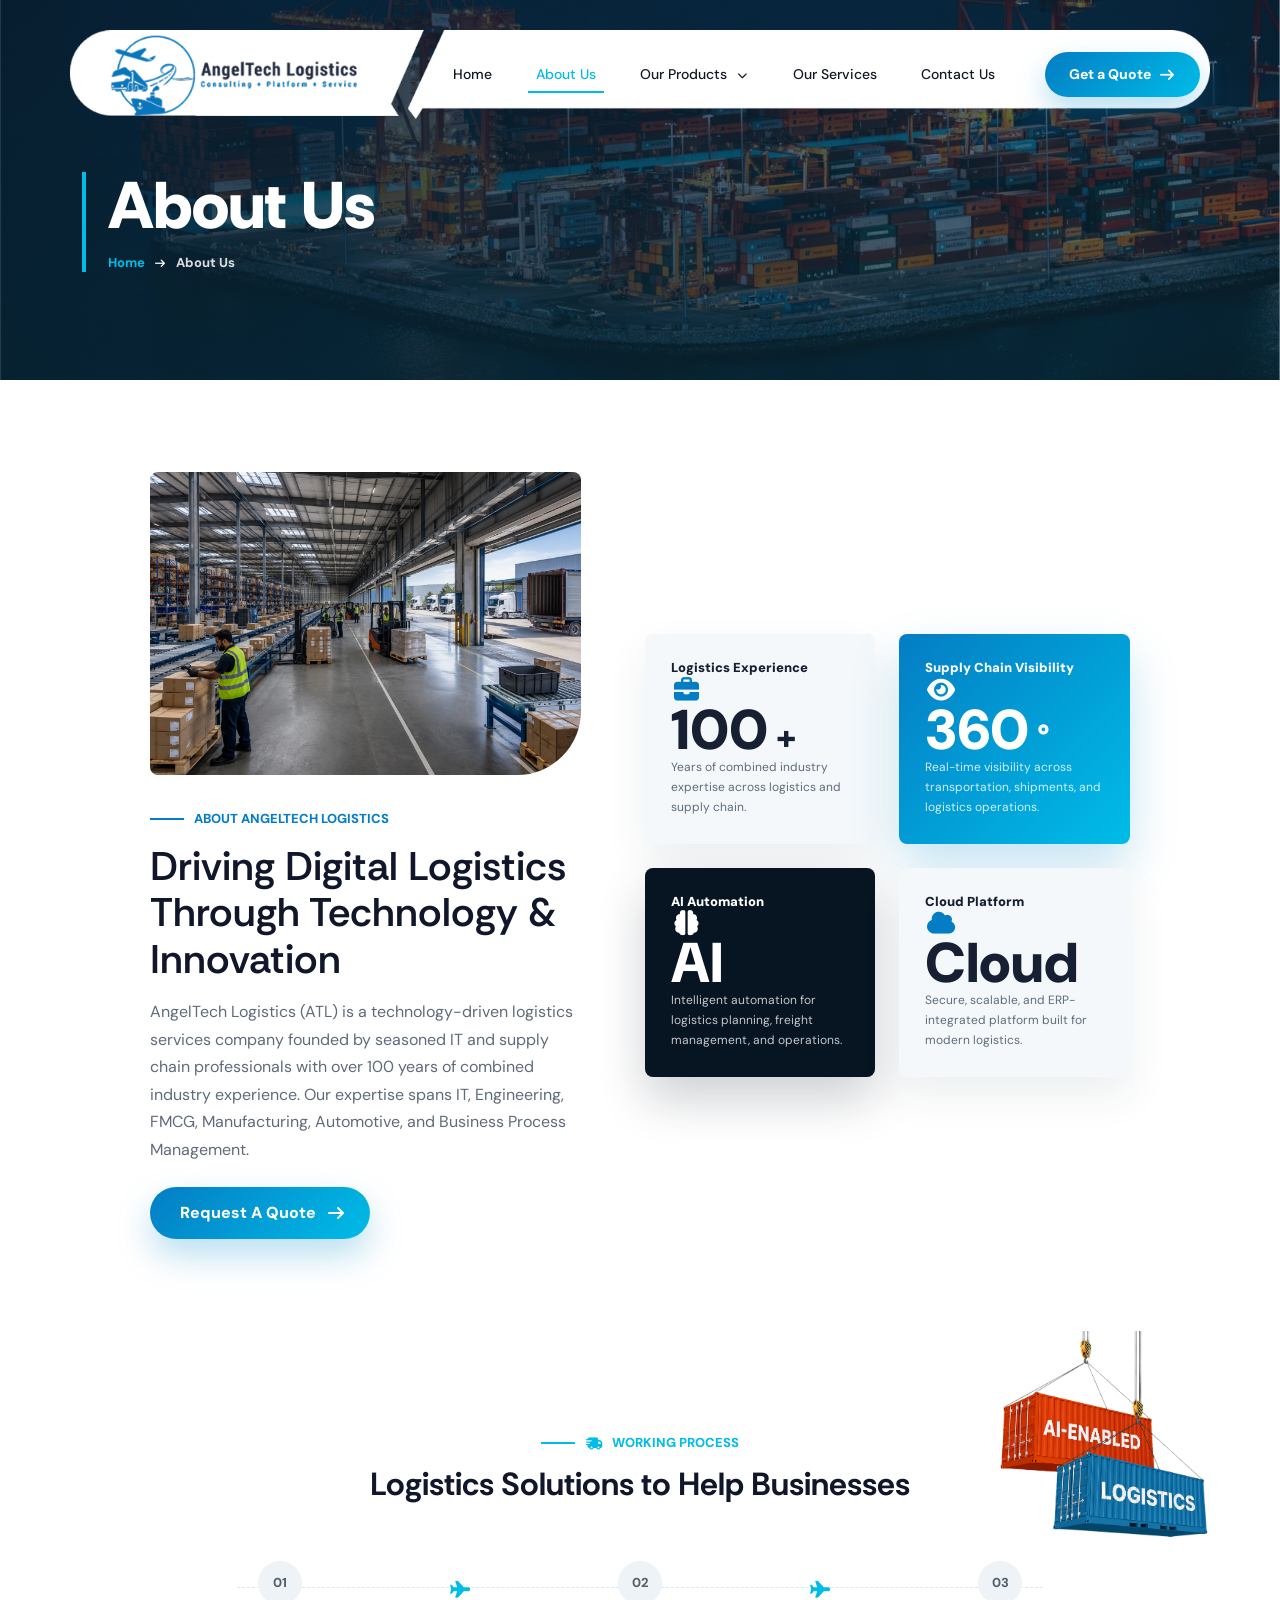
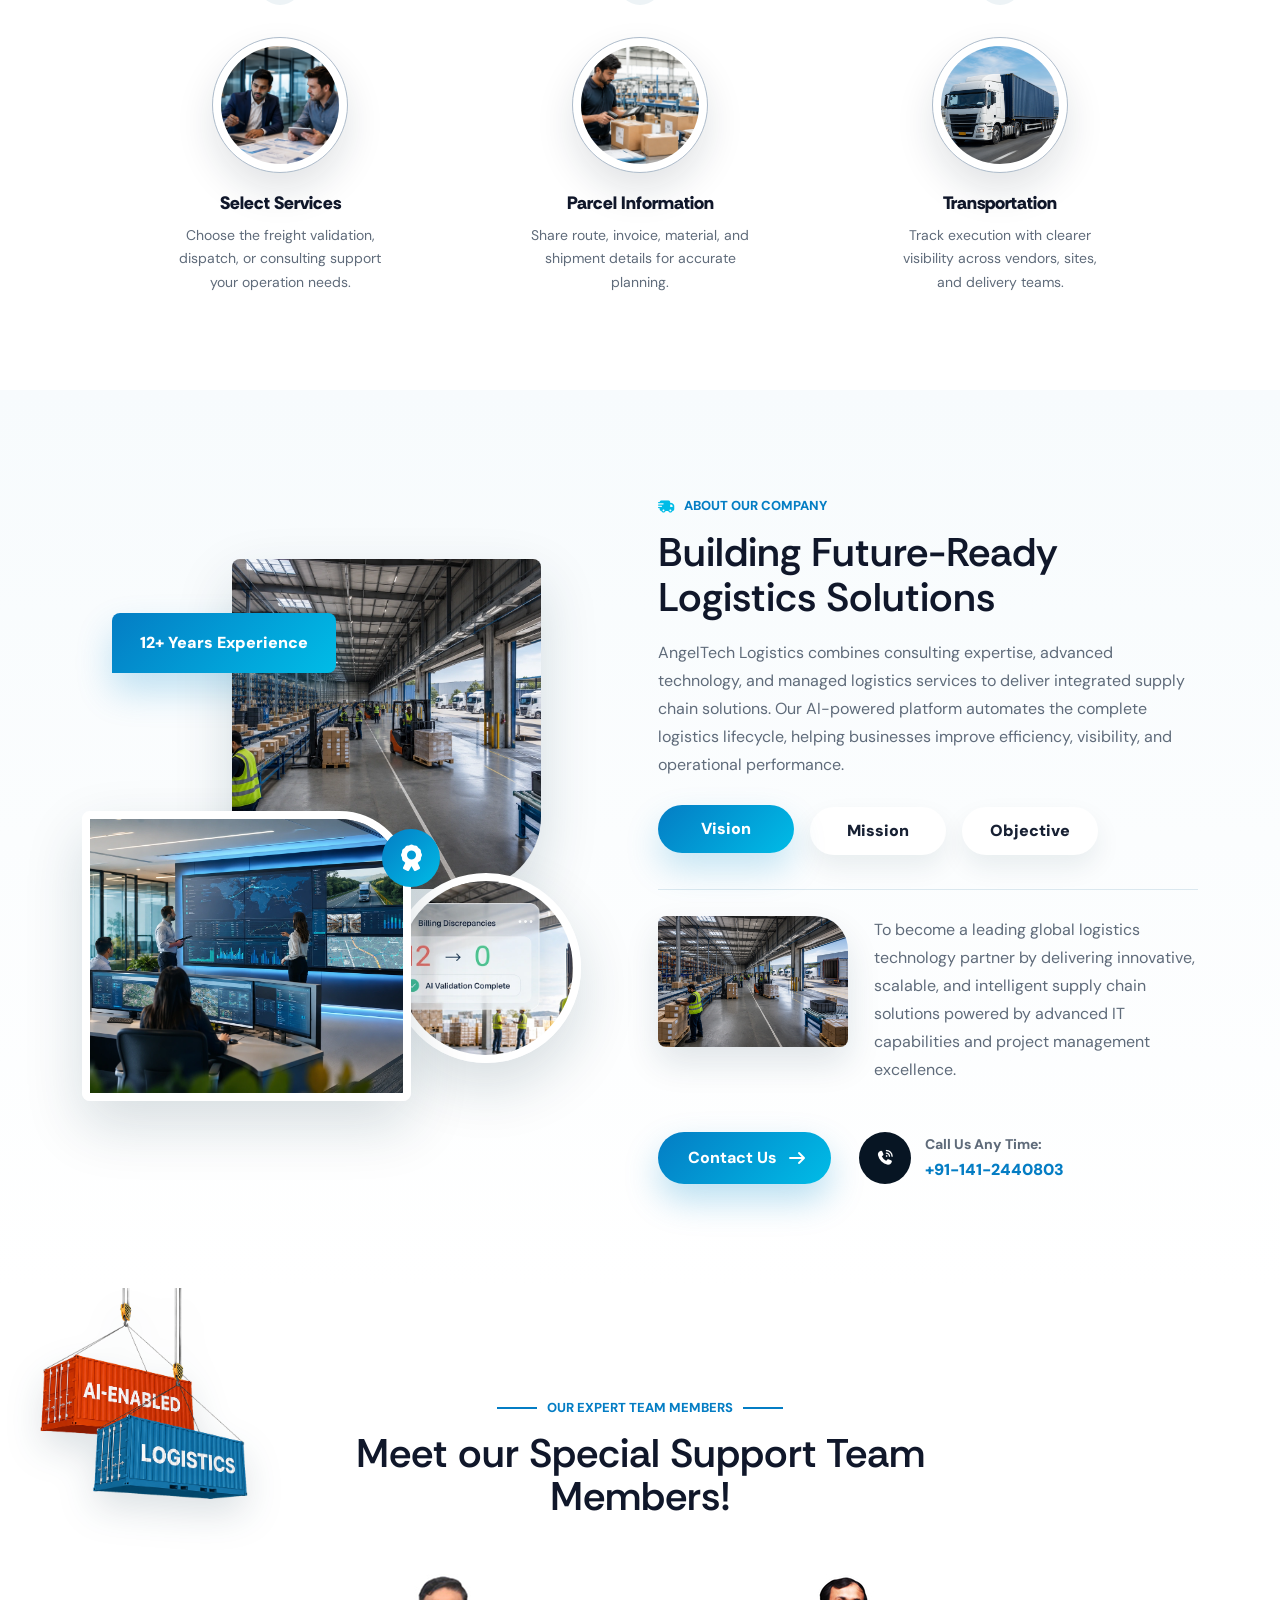
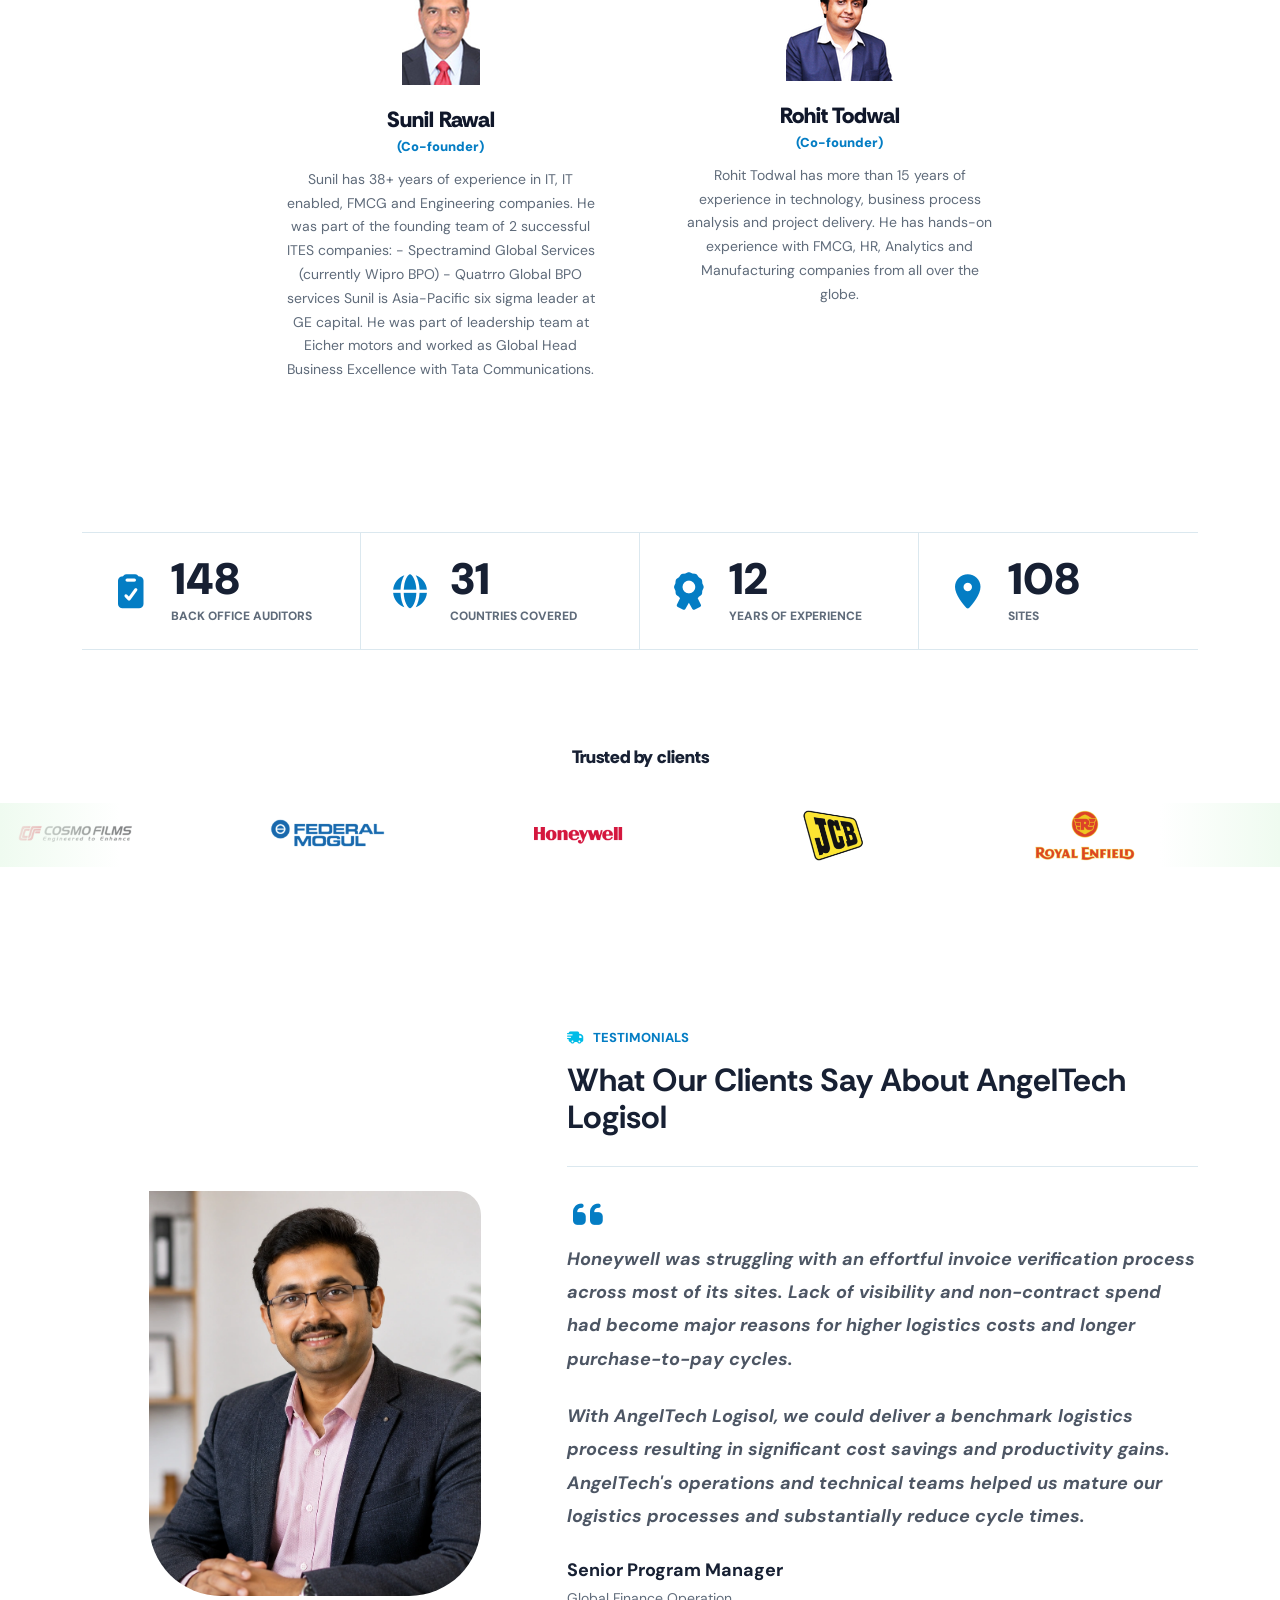
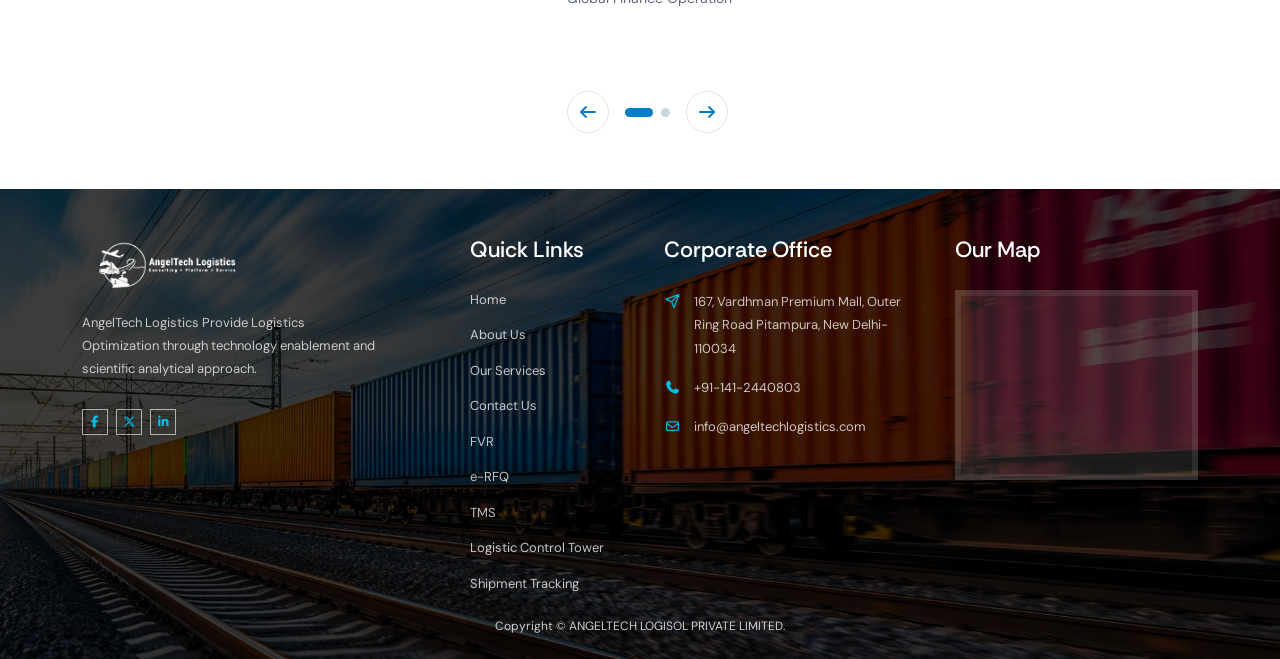
==== commit de32f4d2: "worked on Angeltech website- Designing, Responsive & optimization" ====
--- a/about.html
+++ b/about.html
@@ -504,7 +504,7 @@
                     <div class="stat-item">
                         <i class="fa-solid fa-clipboard-check"></i>
                         <div>
-                            <strong data-count="30">0</strong>
+                            <strong data-count="150">0</strong>
                             <span>Back Office Auditors</span>
                         </div>
                     </div>
@@ -559,7 +559,7 @@
         <div class="row align-items-center g-5">
             <div class="col-lg-5">
                 <div class="testimonial-media reveal">
-                    <img src="assets/images/testimonial-ft.jpg" alt="AngelTech Logisol customer testimonial">
+                    <img data-testimonial-image src="assets/images/testimonial1.webp" alt="AngelTech Logisol customer testimonial">
                 </div>
             </div>
 
@@ -575,7 +575,7 @@
                         <div class="testimonial-slides">
 
                             <!-- Testimonial 1 -->
-                            <blockquote class="testimonial-slide is-active">
+                            <blockquote class="testimonial-slide is-active" data-testimonial-image-src="assets/images/testimonial1.webp">
                                 <i class="fa-solid fa-quote-left"></i>
 
                                 <p>
@@ -600,7 +600,7 @@
                             </blockquote>
 
                             <!-- Testimonial 2 -->
-                            <blockquote class="testimonial-slide">
+                            <blockquote class="testimonial-slide" data-testimonial-image-src="assets/images/testimonial2.webp">
                                 <i class="fa-solid fa-quote-left"></i>
 
                                 <p>
--- a/assets/css/angeltech.css
+++ b/assets/css/angeltech.css
@@ -83,7 +83,7 @@
 }
 
 .angel-navbar .container {
-    background: url("../images/header-bg.png") no-repeat center / contain;
+    background: url("../images/header-bg2.png") no-repeat center / contain;
     padding: 0 10px;
     transition: background 0.25s ease, padding 0.25s ease;
 }
@@ -93,8 +93,12 @@
     padding: 0;
 }
 
+.navbar-brand {
+    flex: 0 0 clamp(280px, 24vw, 330px);
+}
+
 .navbar-brand img {
-    width: 226px;
+    /* width: 226px; */
     height: auto;
     display: block;
 }
@@ -1668,7 +1672,7 @@
 
 .contact-content h2 {
     /* font-size: clamp(28px, 3.4vw, 42px); */
-    font-weight: 700;
+    font-weight: 600;
     margin-bottom: 10px;
 }
 
@@ -2023,9 +2027,9 @@
 
 .about-overview-copy h2 {
     color: #10172a;
-    font-size: clamp(28px, 3.3vw, 40px);
+    font-size: 40px;
     line-height: 1.16;
-    font-weight: 900;
+    font-weight: 600;
     margin: 0 0 16px;
 }
 
@@ -2254,9 +2258,9 @@
 
 .company-focus-content h2 {
     color: #10172a;
-    font-size: clamp(34px, 4vw, 54px);
+    font-size: 40px;
     line-height: 1.14;
-    font-weight: 900;
+    font-weight: 600;
     margin: 0 0 18px;
 }
 
@@ -2407,9 +2411,9 @@
 
 .support-team-heading h2 {
     color: #10172a;
-    font-size: clamp(34px, 4.4vw, 54px);
+    font-size: 40px;
     line-height: 1.08;
-    font-weight: 900;
+    font-weight: 600;
     margin: 0;
 }
 
@@ -2516,7 +2520,7 @@
     color: #10172a;
     font-size: clamp(32px, 4vw, 48px);
     line-height: 1.14;
-    font-weight: 900;
+    font-weight: 600;
     margin: 0;
 }
 
@@ -3300,6 +3304,10 @@
         padding: 0 16px;
     }
 
+    .navbar-brand {
+        flex: 0 1 auto;
+    }
+
     .navbar-brand img {
         width: 196px;
     }
@@ -3631,7 +3639,7 @@
     }
 
     .contact-info-grid {
-        grid-template-columns: 1fr;
+        grid-template-columns: repeat(2, minmax(0, 1fr));
         max-width: 620px;
     }
 
@@ -4008,6 +4016,10 @@
         padding: 76px 0;
     }
 
+    .testimonial-controls {
+        justify-content: center;
+    }
+
     .contact-panel {
         padding: 28px;
     }
@@ -4224,6 +4236,11 @@
         border-radius: 8px 42px 8px 8px;
     }
 
+    .contact-info-grid {
+        grid-template-columns: 1fr;
+        max-width: 360px;
+    }
+
     .contact-info-card {
         grid-template-columns: 1fr;
         gap: 16px;
@@ -6746,6 +6763,11 @@
     font-size: 40px;
     line-height: 1.1;
     font-weight: 600;
+}
+
+.fvr-capabilities-heading .fvr-overview-line {
+    margin-left: auto;
+    margin-right: auto;
 }
 
 .fvr-capabilities-heading p {
@@ -7889,22 +7911,26 @@
 .fvr-why-grid {
     display: grid;
     grid-template-columns: minmax(0, 0.95fr) minmax(520px, 1.15fr);
-    align-items: center;
+    align-items: stretch;
     /* gap: clamp(34px, 5vw, 74px); */
 }
 
 .fvr-why-media {
     min-width: 0;
     align-self: stretch;
-    /* display: grid; */
+    display: flex;
     align-items: center;
+    justify-content: flex-end;
 }
 
 .fvr-why-media img {
     display: block;
-    width: min(112%, 820px);
-    max-width: none;
-    height: auto;
+    width: auto;
+    max-width: 100%;
+    height: 100%;
+    max-height: 720px;
+    object-fit: contain;
+    object-position: center right;
     margin-left: auto;
     filter: drop-shadow(0 28px 46px rgba(0, 188, 231, 0.14));
 }
@@ -8033,6 +8059,8 @@
 
     .fvr-why-media img {
         width: 100%;
+        height: auto;
+        max-height: none;
         margin: 0 auto;
     }
 
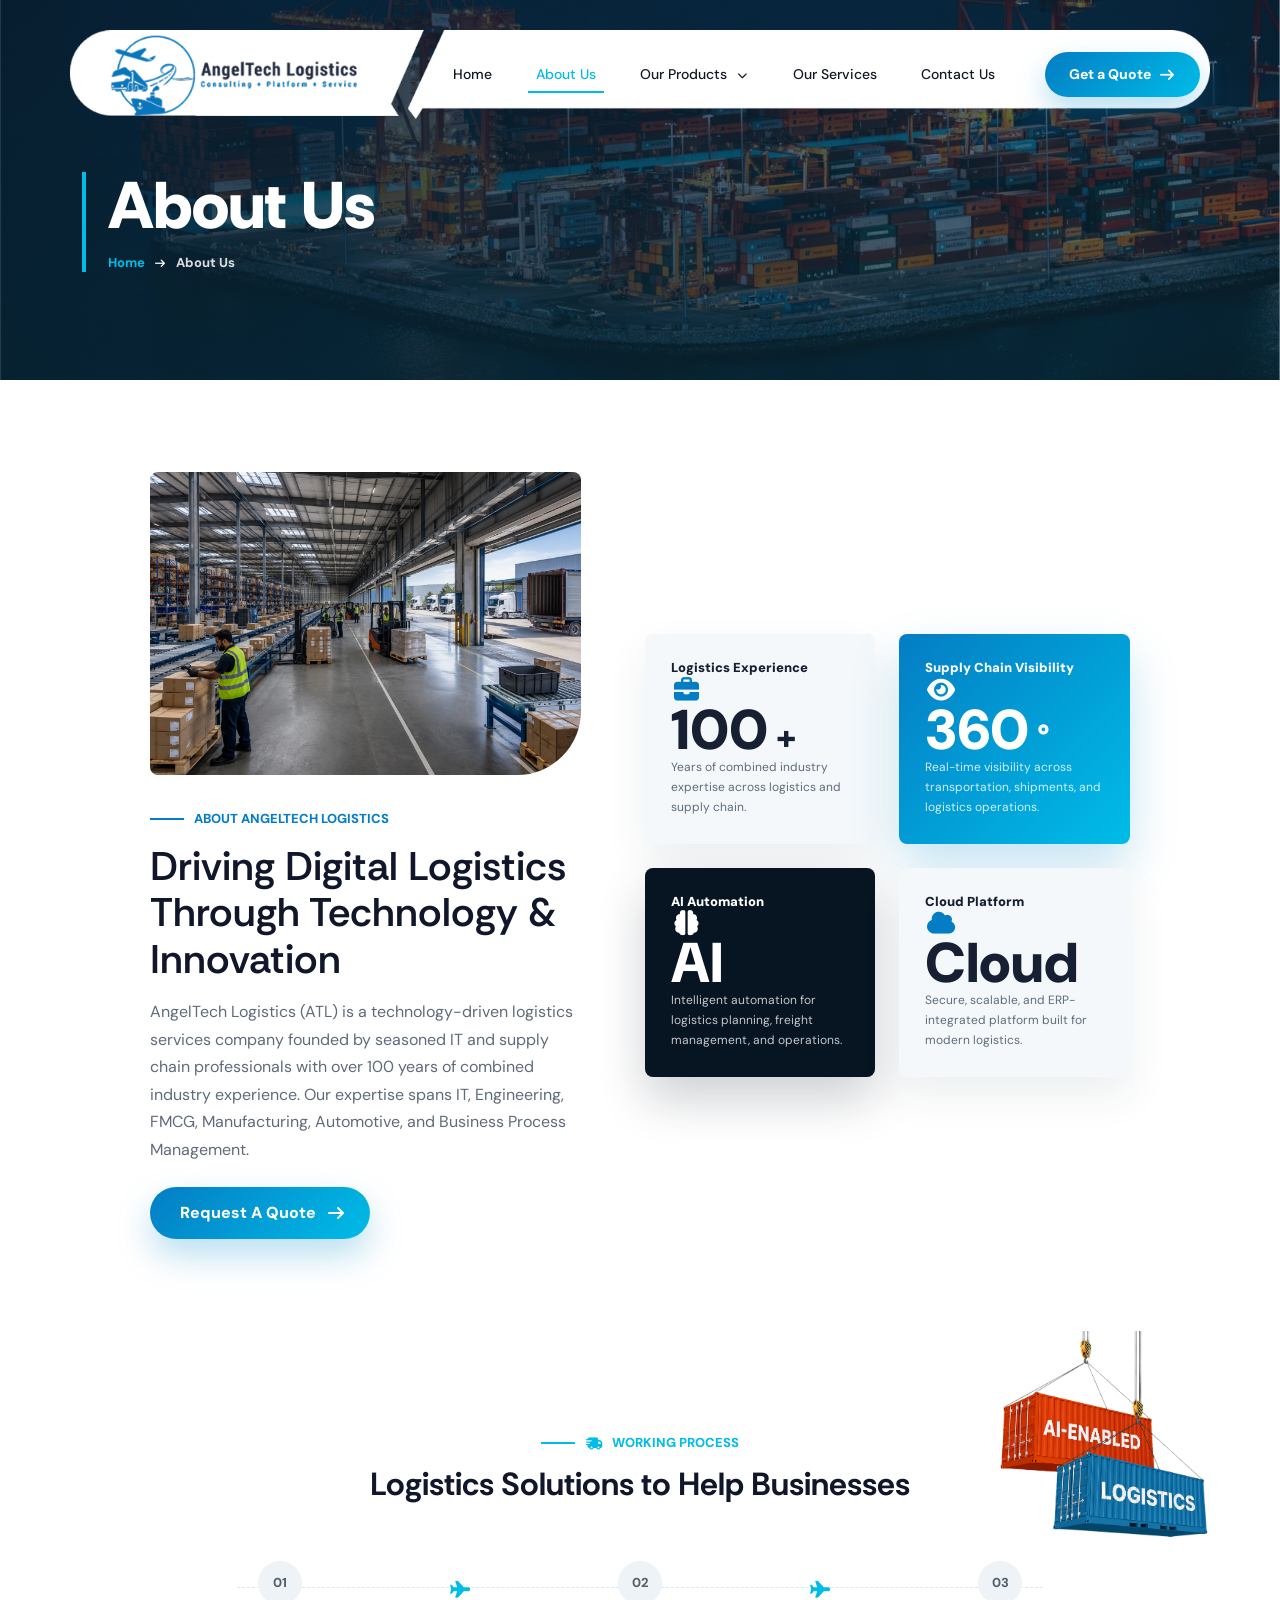
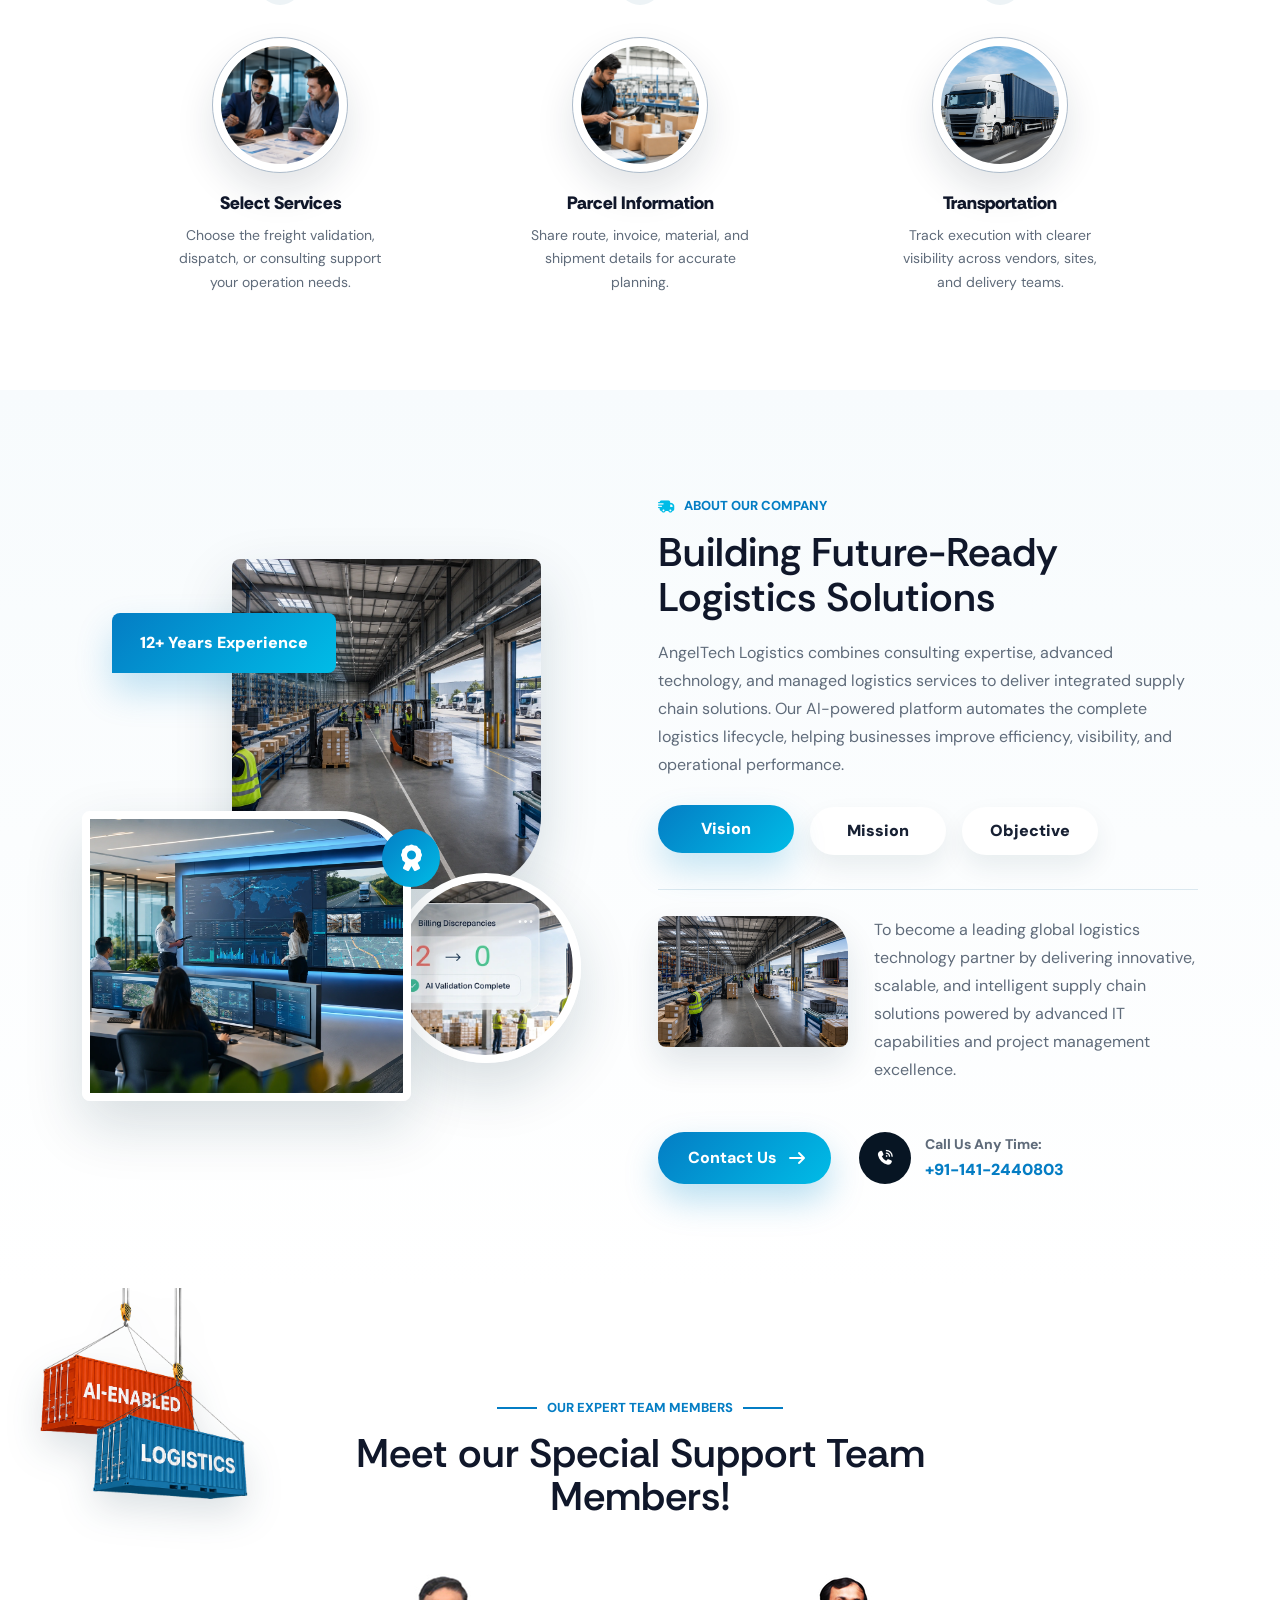
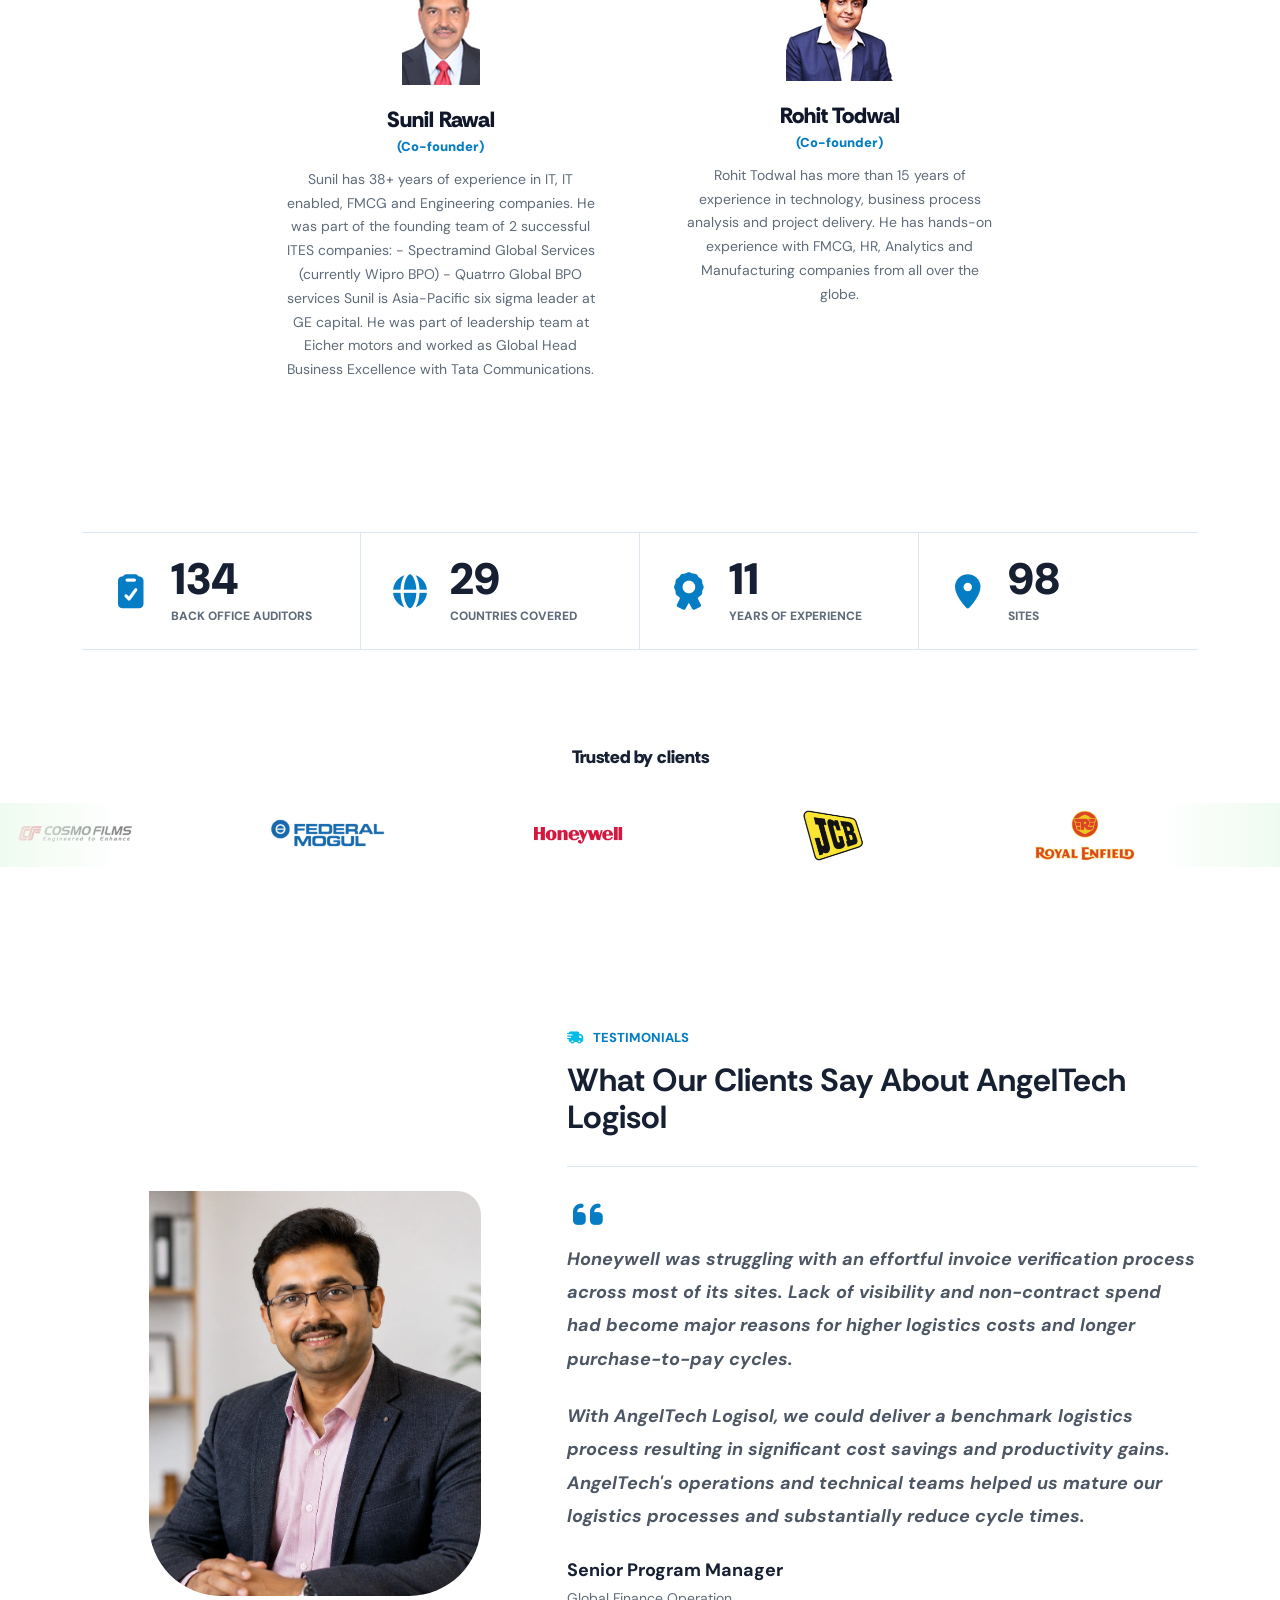
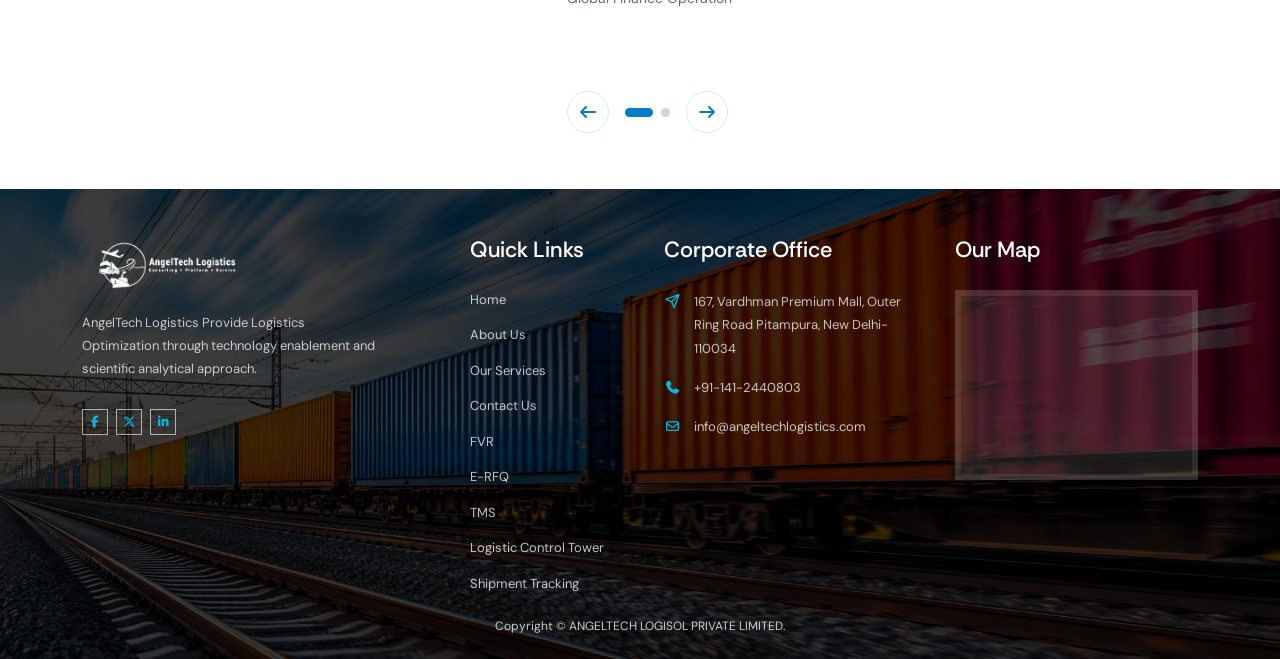
==== commit e509da0e: "worked on Angeltech website- Designing, Responsive & optimization" ====
--- a/about.html
+++ b/about.html
@@ -27,7 +27,7 @@
     "@type": "ImageObject",
     "url": "https://www.angeltechlogistics.com/assets/images/angel-logo.png"
   },
-  "description": "AngelTech Logistics is an AI-powered logistics software company providing Transportation Management System (TMS), Shipment Tracking, Logistics Control Tower, Freight Verification & Reporting (FVR), e-RFQ, and supply chain automation solutions for businesses worldwide.",
+  "description": "AngelTech Logistics is an AI-powered logistics software company providing Transportation Management System (TMS), Shipment Tracking, Logistics Control Tower, Freight Verification & Reporting (FVR), E-RFQ, and supply chain automation solutions for businesses worldwide.",
   "email": "info@angeltechlogistics.com",
   "telephone": "+91-141-2440803",
   "foundingDate": "2015",
@@ -82,7 +82,7 @@
     "Shipment Tracking",
     "Supply Chain Management",
     "Logistics Control Tower",
-    "Electronic Request for Quotation (e-RFQ)",
+    "Electronic Request for Quotation (E-RFQ)",
     "Freight Verification & Reporting",
     "Proof of Delivery",
     "Logistics Automation",
@@ -129,7 +129,7 @@
         "@type": "Offer",
         "itemOffered": {
           "@type": "Service",
-          "name": "Electronic Request for Quotation (e-RFQ)"
+          "name": "Electronic Request for Quotation (E-RFQ)"
         }
       }
     ]
@@ -154,7 +154,7 @@
                     <ul class="navbar-nav ms-auto align-items-lg-center">
                         <li class="nav-item"><a class="nav-link" href="index.html#top">Home</a></li>
                         <li class="nav-item"><a class="nav-link active" href="about.html">About Us</a></li>
-                        <li class="nav-item nav-dropdown"><button class="nav-link nav-dropdown-toggle" type="button" aria-expanded="false">Our Products <i class="fa-solid fa-chevron-down"></i></button><ul class="nav-dropdown-menu"><li><a href="Freight-Verification-&-Reporting-Software.html">FVR</a></li><li><a href="Electronic-Request-for-Quotation.html">e-RFQ</a></li><li><a href="Transportation-Management-System.html">TMS</a></li><li><a href="Logistics-Control-Tower.html">Logistic Control Tower</a></li><li><a href="Shipment-Tracking.html">Shipment Tracking</a></li></ul></li>
+                        <li class="nav-item nav-dropdown"><button class="nav-link nav-dropdown-toggle" type="button" aria-expanded="false">Our Products <i class="fa-solid fa-chevron-down"></i></button><ul class="nav-dropdown-menu"><li><a href="Freight-Verification-&-Reporting-Software.html">FVR</a></li><li><a href="Electronic-Request-for-Quotation.html">E-RFQ</a></li><li><a href="Transportation-Management-System.html">TMS</a></li><li><a href="Logistics-Control-Tower.html">Logistic Control Tower</a></li><li><a href="Shipment-Tracking.html">Shipment Tracking</a></li></ul></li>
                         <li class="nav-item"><a class="nav-link" href="our-services.html">Our Services</a></li>
                         <li class="nav-item"><a class="nav-link" href="contact.html">Contact Us</a></li>
                         <li class="nav-item nav-quote-item"><a class="nav-link nav-quote-link" href="contact.html#contact-form-section">Get a Quote <i class="fa-solid fa-arrow-right"></i></a></li>
@@ -675,7 +675,7 @@
                             <li><a href="our-services.html">Our Services</a></li>
                             <li><a href="contact.html">Contact Us</a></li>
                             <li><a href="Freight-Verification-&-Reporting-Software.html">FVR</a></li>
-                            <li><a href="Electronic-Request-for-Quotation.html">e-RFQ</a></li>
+                            <li><a href="Electronic-Request-for-Quotation.html">E-RFQ</a></li>
                             <li><a href="Transportation-Management-System.html">TMS</a></li>
                             <li><a href="Logistics-Control-Tower.html">Logistic Control Tower</a></li>
                             <li><a href="Shipment-Tracking.html">Shipment Tracking</a></li>
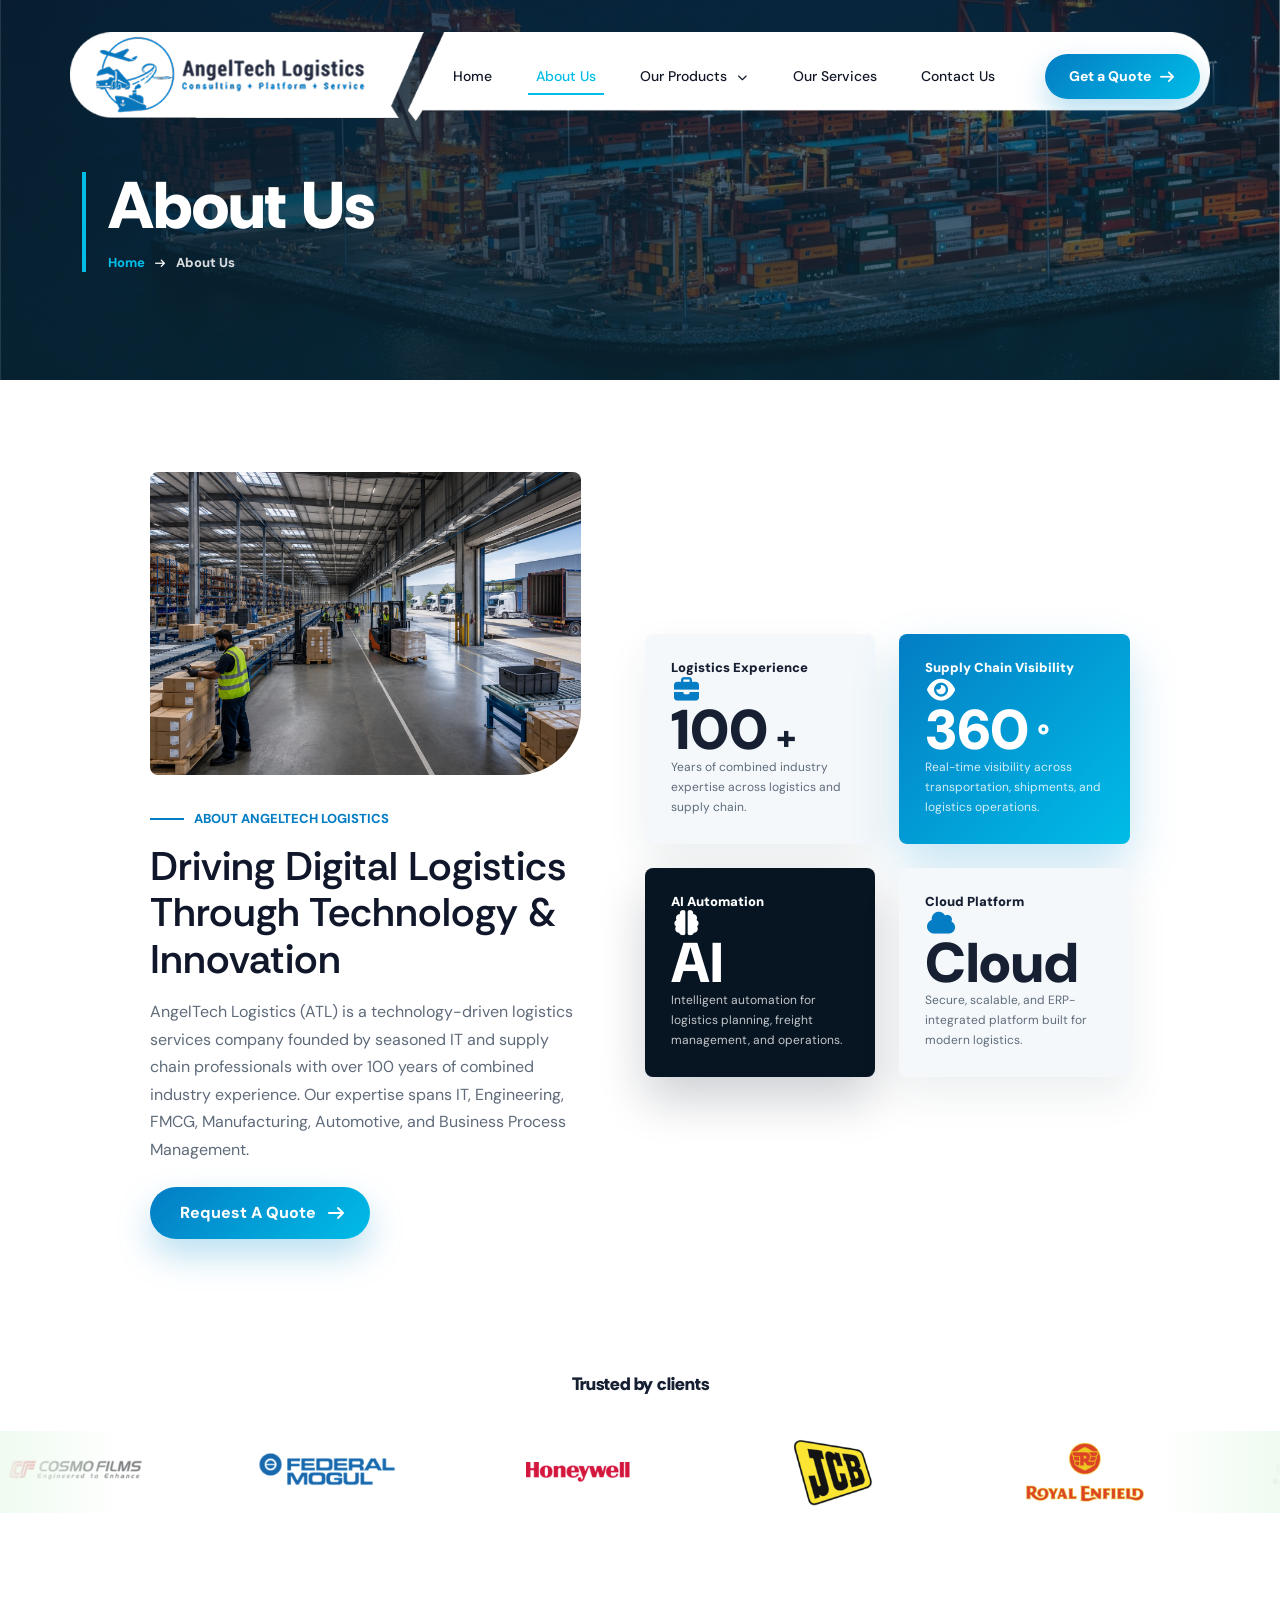
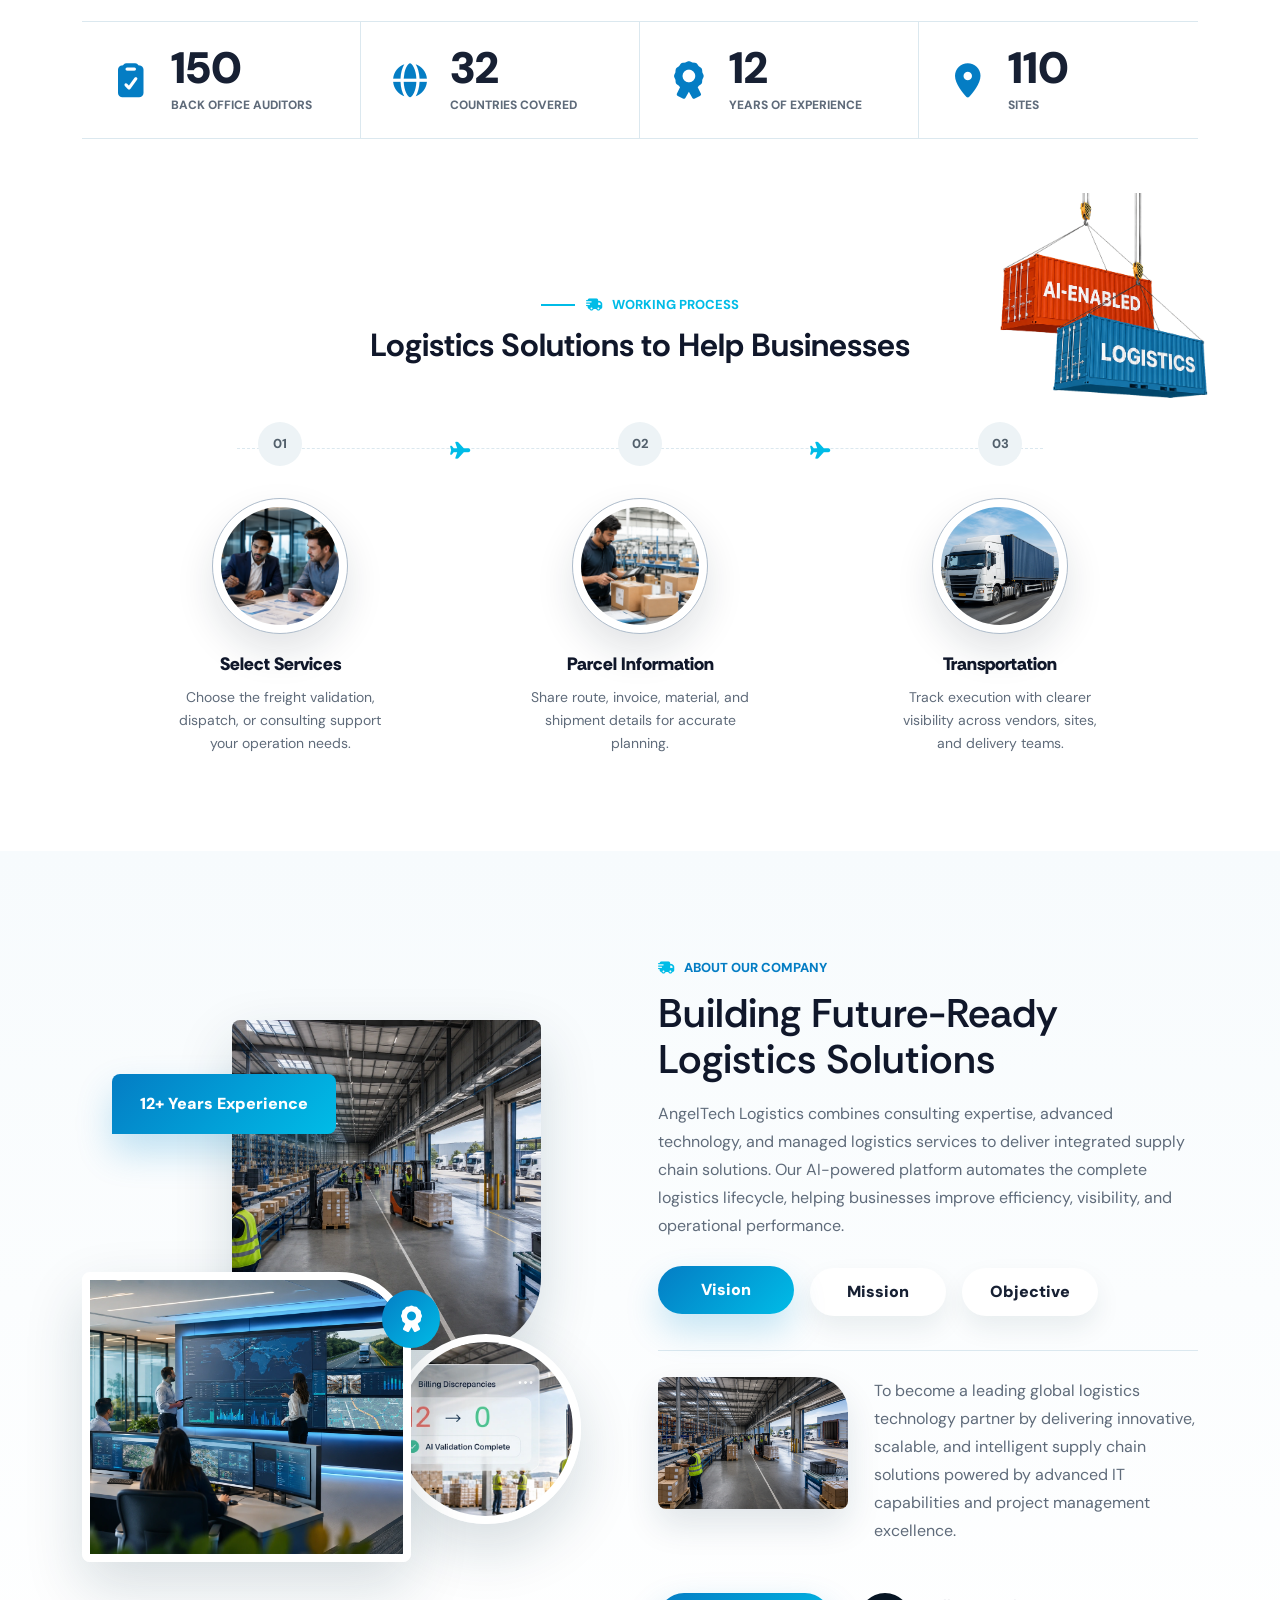
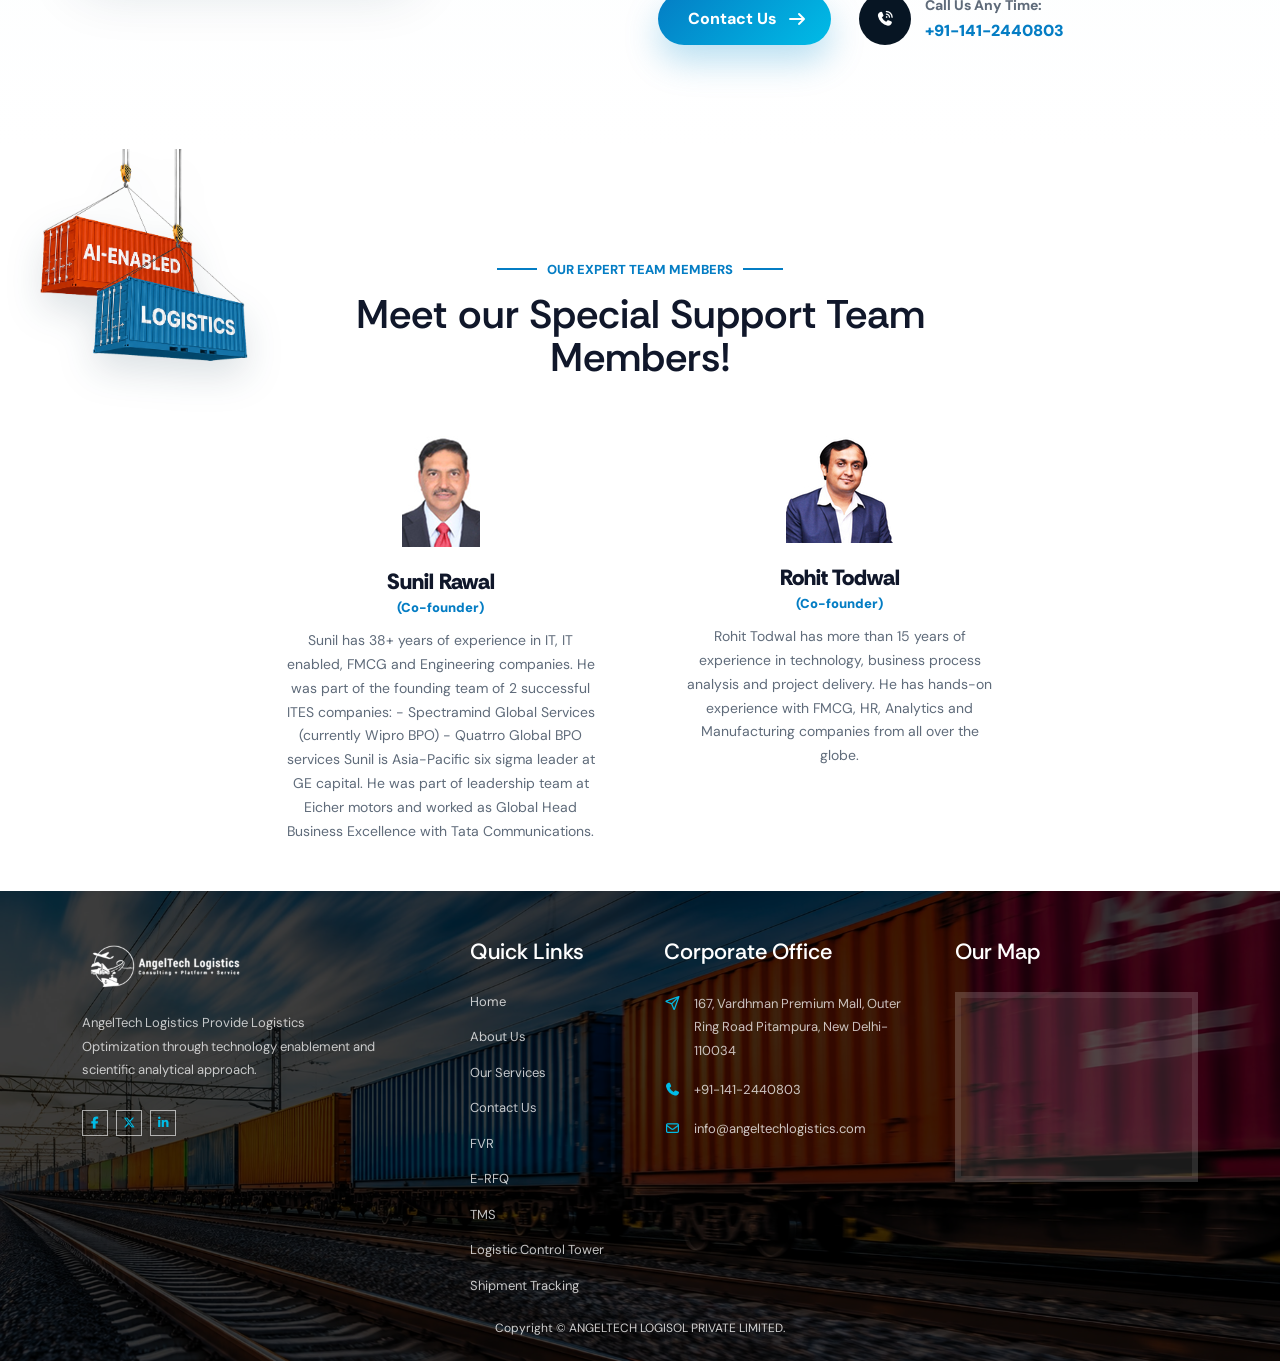
==== commit 74e88384: "worked on Angeltech website- Designing, Responsive & optimization" ====
--- a/about.html
+++ b/about.html
@@ -249,291 +249,7 @@
     </div>
 </section>
 
-       
-
-     <section class="process-section" aria-labelledby="process-title">
-            <img class="process-crates" src="assets/images/export-import.webp" alt="" aria-hidden="true">
-            <div class="container">
-                <div class="section-heading process-heading reveal">
-                    <span class="eyebrow"><i class="fa-solid fa-truck-fast"></i> Working Process</span>
-                    <h2 id="process-title">Logistics Solutions to Help Businesses</h2>
-                </div>
-
-                <div class="process-timeline reveal delay-1">
-                    <article class="process-step">
-                        <div class="process-number">01</div>
-                        <div class="process-image">
-                            <img src="assets/images/Working Process Step 1 V1.webp" alt="Cargo service selection">
-                        </div>
-                        <h3>Select Services</h3>
-                        <p>Choose the freight validation, dispatch, or consulting support your operation needs.</p>
-                    </article>
-
-                    <div class="process-connector" aria-hidden="true">
-                        <i class="fa-solid fa-plane"></i>
-                        <span></span>
-                    </div>
-
-                    <article class="process-step ">
-                        <div class="process-number">02</div>
-                        <div class="process-image">
-                            <img src="assets/images/Working Process Step 2 V2.webp" alt="Parcel information and transport planning">
-                        </div>
-                        <h3>Parcel Information</h3>
-                        <p>Share route, invoice, material, and shipment details for accurate planning.</p>
-                    </article>
-
-                    <div class="process-connector" aria-hidden="true">
-                        <i class="fa-solid fa-plane"></i>
-                        <span></span>
-                    </div>
-
-                    <article class="process-step">
-                        <div class="process-number">03</div>
-                        <div class="process-image">
-                            <img src="assets/images/Working Process Step 3 V1.webp" alt="Transportation execution">
-                        </div>
-                        <h3>Transportation</h3>
-                        <p>Track execution with clearer visibility across vendors, sites, and delivery teams.</p>
-                    </article>
-                </div>
-            </div>
-        </section>
-<section class="company-focus-section" aria-labelledby="company-focus-title">
-    <div class="container">
-        <div class="company-focus-grid">
-
-            <div class="company-focus-media reveal">
-
-                <div class="company-focus-exp">12+ Years Experience</div>
-
-                <div class="company-focus-portrait">
-                    <img src="assets/images/Know About Us Image 1.webp"
-                        alt="AI-powered logistics operations">
-                </div>
-
-                <div class="company-focus-truck">
-                    <img src="assets/images/Know About Us Image 2.webp"
-                        alt="Smart transportation and supply chain">
-                </div>
-
-                <div class="company-focus-circle">
-                    <img src="assets/images/Products/Our Products - FVR V1_02.webp"
-                        alt="Digital logistics platform">
-                </div>
-
-                <div class="company-focus-badge" aria-hidden="true">
-                    <i class="fa-solid fa-award"></i>
-                </div>
-
-            </div>
-
-            <div class="company-focus-content reveal delay-1" data-about-tabs>
-
-                <span class="eyebrow">
-                    <i class="fa-solid fa-truck-fast"></i>
-                    About Our Company
-                </span>
-
-                <h2 id="company-focus-title">
-                    Building Future-Ready Logistics Solutions
-                </h2>
-
-                <p class="company-focus-intro">
-                    AngelTech Logistics combines consulting expertise, advanced technology, and managed
-                    logistics services to deliver integrated supply chain solutions. Our AI-powered
-                    platform automates the complete logistics lifecycle, helping businesses improve
-                    efficiency, visibility, and operational performance.
-                </p>
-
-                <div class="company-tabs" role="tablist" aria-label="About company details">
-
-                    <button class="company-tab is-active"
-                        type="button"
-                        role="tab"
-                        aria-selected="true"
-                        data-about-tab="vision">
-                        Vision
-                    </button>
-
-                    <button class="company-tab"
-                        type="button"
-                        role="tab"
-                        aria-selected="false"
-                        data-about-tab="mission">
-                        Mission
-                    </button>
-
-                    <button class="company-tab"
-                        type="button"
-                        role="tab"
-                        aria-selected="false"
-                        data-about-tab="objective">
-                        Objective
-                    </button>
-
-                </div>
-
-                <!-- Vision -->
-
-                <div class="company-tab-panel is-active"
-                    data-about-panel="vision">
-
-                    <img src="assets/images/Know About Us Image 1.webp"
-                        alt="Future-ready logistics technology">
-
-                    <div>
-                        <p>
-                            To become a leading global logistics technology partner by delivering
-                            innovative, scalable, and intelligent supply chain solutions powered by
-                            advanced IT capabilities and project management excellence.
-                        </p>
-                    </div>
-
-                </div>
-
-                <!-- Mission -->
-
-                <div class="company-tab-panel"
-                    data-about-panel="mission">
-
-                    <img src="assets/images/Know About Us Image 2.webp"
-                        alt="Technology-enabled logistics operations">
-
-                    <div>
-                        <p>
-                            To create touchless, technology-enabled logistics processes that improve
-                            productivity, enhance operational efficiency, and simplify logistics
-                            planning, execution, and freight settlement.
-                        </p>
-                    </div>
-
-                </div>
-
-                <!-- Objective -->
-
-                <div class="company-tab-panel"
-                    data-about-panel="objective">
-
-                    <img src="assets/images/Know About Us Image 1.webp"
-                        alt="Digital supply chain transformation">
-
-                    <div>
-                        <p>
-                            To help organizations reduce logistics costs, shorten process-to-payment
-                            cycles, improve supply chain visibility, and maximize business productivity
-                            through digital transformation.
-                        </p>
-                    </div>
-
-                </div>
-
-                <div class="company-focus-actions">
-
-                    <a class="btn-primary-angel btn-pill"
-                        href="contact.html#contact-form-section">
-                        Contact Us
-                        <i class="fa-solid fa-arrow-right"></i>
-                    </a>
-
-                    <div class="company-call">
-                        <i class="fa-solid fa-phone-volume"></i>
-                        <span>
-                            Call Us Any Time:
-                            <a href="tel:+911412440803">+91-141-2440803</a>
-                        </span>
-                    </div>
-
-                </div>
-
-            </div>
-
-        </div>
-    </div>
-</section>
-
-        <section class="support-team-section" aria-labelledby="support-team-title">
-            <img class="support-team-crates" src="assets/images/export-import.webp" alt="" aria-hidden="true">
-            <div class="container">
-                <div class="section-heading support-team-heading reveal">
-                    <span class="eyebrow">Our Expert Team Members</span>
-                    <h2 id="support-team-title">Meet our Special Support Team Members!</h2>
-                </div>
-
-                <div class="support-team-grid">
-                   
-
-                    <article class="support-team-card reveal delay-1">
-                        <div class="support-team-photo">
-                            <img src="assets/images/sunil-rawal.png" alt="Sunil Rawal">
-                        </div>
-                        <div class="support-team-body">
-                            <h3>Sunil Rawal</h3>
-                            <span>(Co-founder)
-
-</span>
-                            <p>Sunil has 38+ years of experience in IT, IT enabled, FMCG and Engineering companies. He was part of the founding team of 2 successful ITES companies:
-
-- Spectramind Global Services (currently Wipro BPO)
-- Quatrro Global BPO services
-Sunil is Asia-Pacific six sigma leader at GE capital. He was part of leadership team at Eicher motors and worked as Global Head Business Excellence with Tata Communications.</p>
-                        </div>
-                    </article>
-
-                   
-
-                     <article class="support-team-card reveal">
-                        <div class="support-team-photo">
-                            <img src="assets/images/rohit-todwal.jpg" alt="Rohit Todwal">
-                        </div>
-                        <div class="support-team-body">
-                            <h3>Rohit Todwal</h3>
-                            <span>(Co-founder)
-
-</span>
-                            <p>Rohit Todwal has more than 15 years of experience in technology, business process analysis and project delivery. He has hands-on experience with FMCG, HR, Analytics and Manufacturing companies from all over the globe.</p>
-                        </div>
-                    </article>
-                </div>
-            </div>
-        </section>
-
-          <section class="stats-section" aria-label="AngelTech logistics statistics">
-            <div class="container">
-                <div class="stats-grid reveal">
-                    <div class="stat-item">
-                        <i class="fa-solid fa-clipboard-check"></i>
-                        <div>
-                            <strong data-count="150">0</strong>
-                            <span>Back Office Auditors</span>
-                        </div>
-                    </div>
-                    <div class="stat-item">
-                        <i class="fa-solid fa-globe"></i>
-                        <div>
-                            <strong data-count="32">0</strong>
-                            <span>Countries Covered</span>
-                        </div>
-                    </div>
-                    <div class="stat-item">
-                        <i class="fa-solid fa-award"></i>
-                        <div>
-                            <strong data-count="12">0</strong>
-                            <span>Years of Experience</span>
-                        </div>
-                    </div>
-                    <div class="stat-item">
-                        <i class="fa-solid fa-location-dot"></i>
-                        <div>
-                            <strong data-count="110">0</strong>
-                            <span>Sites</span>
-                        </div>
-                    </div>
-                </div>
-            </div>
-        </section>
-
-        <section class="clients-section" aria-label="AngelTech clients">
+ <section class="clients-section" aria-label="AngelTech clients">
             <div class="container">
                 <h2 class="clients-title reveal">Trusted by clients</h2>
             </div>
@@ -554,101 +270,294 @@
                 </div>
             </div>
         </section>
-     <section class="testimonial-section">
+
+          <section class="stats-section" aria-label="AngelTech logistics statistics">
+            <div class="container">
+                <div class="stats-grid reveal">
+                    <div class="stat-item">
+                        <i class="fa-solid fa-clipboard-check"></i>
+                        <div>
+                            <strong data-count="150">0</strong>
+                            <span>Back Office Auditors</span>
+                        </div>
+                    </div>
+                    <div class="stat-item">
+                        <i class="fa-solid fa-globe"></i>
+                        <div>
+                            <strong data-count="32">0</strong>
+                            <span>Countries Covered</span>
+                        </div>
+                    </div>
+                    <div class="stat-item">
+                        <i class="fa-solid fa-award"></i>
+                        <div>
+                            <strong data-count="12">0</strong>
+                            <span>Years of Experience</span>
+                        </div>
+                    </div>
+                    <div class="stat-item">
+                        <i class="fa-solid fa-location-dot"></i>
+                        <div>
+                            <strong data-count="110">0</strong>
+                            <span>Sites</span>
+                        </div>
+                    </div>
+                </div>
+            </div>
+        </section>
+       
+
+     <section class="process-section" aria-labelledby="process-title">
+            <img class="process-crates" src="assets/images/export-import.webp" alt="" aria-hidden="true">
+            <div class="container">
+                <div class="section-heading process-heading reveal">
+                    <span class="eyebrow"><i class="fa-solid fa-truck-fast"></i> Working Process</span>
+                    <h2 id="process-title">Logistics Solutions to Help Businesses</h2>
+                </div>
+
+                <div class="process-timeline reveal delay-1">
+                    <article class="process-step">
+                        <div class="process-number">01</div>
+                        <div class="process-image">
+                            <img src="assets/images/Working Process Step 1 V1.webp" alt="Cargo service selection">
+                        </div>
+                        <h3>Select Services</h3>
+                        <p>Choose the freight validation, dispatch, or consulting support your operation needs.</p>
+                    </article>
+
+                    <div class="process-connector" aria-hidden="true">
+                        <i class="fa-solid fa-plane"></i>
+                        <span></span>
+                    </div>
+
+                    <article class="process-step ">
+                        <div class="process-number">02</div>
+                        <div class="process-image">
+                            <img src="assets/images/Working Process Step 2 V2.webp" alt="Parcel information and transport planning">
+                        </div>
+                        <h3>Parcel Information</h3>
+                        <p>Share route, invoice, material, and shipment details for accurate planning.</p>
+                    </article>
+
+                    <div class="process-connector" aria-hidden="true">
+                        <i class="fa-solid fa-plane"></i>
+                        <span></span>
+                    </div>
+
+                    <article class="process-step">
+                        <div class="process-number">03</div>
+                        <div class="process-image">
+                            <img src="assets/images/Working Process Step 3 V1.webp" alt="Transportation execution">
+                        </div>
+                        <h3>Transportation</h3>
+                        <p>Track execution with clearer visibility across vendors, sites, and delivery teams.</p>
+                    </article>
+                </div>
+            </div>
+        </section>
+<section class="company-focus-section" aria-labelledby="company-focus-title">
     <div class="container">
-        <div class="row align-items-center g-5">
-            <div class="col-lg-5">
-                <div class="testimonial-media reveal">
-                    <img data-testimonial-image src="assets/images/testimonial1.webp" alt="AngelTech Logisol customer testimonial">
-                </div>
-            </div>
-
-            <div class="col-lg-7">
-                <div class="testimonial-content reveal delay-1">
-                    <span class="eyebrow">
-                        <i class="fa-solid fa-truck-fast"></i> Testimonials
-                    </span>
-
-                    <h2>What Our Clients Say About AngelTech Logisol</h2>
-
-                    <div class="testimonial-slider" data-testimonial-slider>
-                        <div class="testimonial-slides">
-
-                            <!-- Testimonial 1 -->
-                            <blockquote class="testimonial-slide is-active" data-testimonial-image-src="assets/images/testimonial1.webp">
-                                <i class="fa-solid fa-quote-left"></i>
-
-                                <p>
-                                    Honeywell was struggling with an effortful invoice verification
-                                    process across most of its sites. Lack of visibility and
-                                    non-contract spend had become major reasons for higher logistics
-                                    costs and longer purchase-to-pay cycles.
-                                </p>
-
-                                <p>
-                                    With AngelTech Logisol, we could deliver a benchmark logistics
-                                    process resulting in significant cost savings and productivity
-                                    gains. AngelTech's operations and technical teams helped us
-                                    mature our logistics processes and substantially reduce cycle
-                                    times.
-                                </p>
-
-                                <cite>
-                                    <strong>Senior Program Manager</strong>
-                                    <span>Global Finance Operation</span>
-                                </cite>
-                            </blockquote>
-
-                            <!-- Testimonial 2 -->
-                            <blockquote class="testimonial-slide" data-testimonial-image-src="assets/images/testimonial2.webp">
-                                <i class="fa-solid fa-quote-left"></i>
-
-                                <p>
-                                    <strong>
-                                        Real-time data analytics provides us with actionable insights
-                                        into our logistics operations.
-                                    </strong>
-                                </p>
-
-                                <p>
-                                    I have to say that the deployment of your logistics solution,
-                                    along with the customized software solutions developed by your
-                                    team, has transformed the way we manage our logistics
-                                    operations. Over the last two years, your product quality,
-                                    managed services, and logistics domain expertise have made
-                                    AngelTech Logisol our preferred technology partner, consistently
-                                    delivering outstanding value-for-money solutions.
-                                </p>
-
-                                <cite>
-                                    <strong>Mr. Alok</strong>
-                                    <span>
-                                        Director – Business Operations &amp; Services<br>
-                                        One of the World's Largest Medical Equipment Solutions Companies
-                                    </span>
-                                </cite>
-                            </blockquote>
-
-                        </div>
-
-                        <div class="testimonial-controls" aria-label="Testimonial controls">
-                            <button class="testimonial-arrow" type="button" data-testimonial-prev aria-label="Previous testimonial">
-                                <i class="fa-solid fa-arrow-left"></i>
-                            </button>
-
-                            <div class="testimonial-dots" aria-label="Choose testimonial"></div>
-
-                            <button class="testimonial-arrow" type="button" data-testimonial-next aria-label="Next testimonial">
-                                <i class="fa-solid fa-arrow-right"></i>
-                            </button>
-                        </div>
-                    </div>
-
-                </div>
-            </div>
+        <div class="company-focus-grid">
+
+            <div class="company-focus-media reveal">
+
+                <div class="company-focus-exp">12+ Years Experience</div>
+
+                <div class="company-focus-portrait">
+                    <img src="assets/images/Know About Us Image 1.webp"
+                        alt="AI-powered logistics operations">
+                </div>
+
+                <div class="company-focus-truck">
+                    <img src="assets/images/Know About Us Image 2.webp"
+                        alt="Smart transportation and supply chain">
+                </div>
+
+                <div class="company-focus-circle">
+                    <img src="assets/images/Products/Our Products - FVR V1_02.webp"
+                        alt="Digital logistics platform">
+                </div>
+
+                <div class="company-focus-badge" aria-hidden="true">
+                    <i class="fa-solid fa-award"></i>
+                </div>
+
+            </div>
+
+            <div class="company-focus-content reveal delay-1" data-about-tabs>
+
+                <span class="eyebrow">
+                    <i class="fa-solid fa-truck-fast"></i>
+                    About Our Company
+                </span>
+
+                <h2 id="company-focus-title">
+                    Building Future-Ready Logistics Solutions
+                </h2>
+
+                <p class="company-focus-intro">
+                    AngelTech Logistics combines consulting expertise, advanced technology, and managed
+                    logistics services to deliver integrated supply chain solutions. Our AI-powered
+                    platform automates the complete logistics lifecycle, helping businesses improve
+                    efficiency, visibility, and operational performance.
+                </p>
+
+                <div class="company-tabs" role="tablist" aria-label="About company details">
+
+                    <button class="company-tab is-active"
+                        type="button"
+                        role="tab"
+                        aria-selected="true"
+                        data-about-tab="vision">
+                        Vision
+                    </button>
+
+                    <button class="company-tab"
+                        type="button"
+                        role="tab"
+                        aria-selected="false"
+                        data-about-tab="mission">
+                        Mission
+                    </button>
+
+                    <button class="company-tab"
+                        type="button"
+                        role="tab"
+                        aria-selected="false"
+                        data-about-tab="objective">
+                        Objective
+                    </button>
+
+                </div>
+
+                <!-- Vision -->
+
+                <div class="company-tab-panel is-active"
+                    data-about-panel="vision">
+
+                    <img src="assets/images/Know About Us Image 1.webp"
+                        alt="Future-ready logistics technology">
+
+                    <div>
+                        <p>
+                            To become a leading global logistics technology partner by delivering
+                            innovative, scalable, and intelligent supply chain solutions powered by
+                            advanced IT capabilities and project management excellence.
+                        </p>
+                    </div>
+
+                </div>
+
+                <!-- Mission -->
+
+                <div class="company-tab-panel"
+                    data-about-panel="mission">
+
+                    <img src="assets/images/Know About Us Image 2.webp"
+                        alt="Technology-enabled logistics operations">
+
+                    <div>
+                        <p>
+                            To create touchless, technology-enabled logistics processes that improve
+                            productivity, enhance operational efficiency, and simplify logistics
+                            planning, execution, and freight settlement.
+                        </p>
+                    </div>
+
+                </div>
+
+                <!-- Objective -->
+
+                <div class="company-tab-panel"
+                    data-about-panel="objective">
+
+                    <img src="assets/images/Know About Us Image 1.webp"
+                        alt="Digital supply chain transformation">
+
+                    <div>
+                        <p>
+                            To help organizations reduce logistics costs, shorten process-to-payment
+                            cycles, improve supply chain visibility, and maximize business productivity
+                            through digital transformation.
+                        </p>
+                    </div>
+
+                </div>
+
+                <div class="company-focus-actions">
+
+                    <a class="btn-primary-angel btn-pill"
+                        href="contact.html#contact-form-section">
+                        Contact Us
+                        <i class="fa-solid fa-arrow-right"></i>
+                    </a>
+
+                    <div class="company-call">
+                        <i class="fa-solid fa-phone-volume"></i>
+                        <span>
+                            Call Us Any Time:
+                            <a href="tel:+911412440803">+91-141-2440803</a>
+                        </span>
+                    </div>
+
+                </div>
+
+            </div>
+
         </div>
     </div>
 </section>
+
+        <section class="support-team-section" aria-labelledby="support-team-title">
+            <img class="support-team-crates" src="assets/images/export-import.webp" alt="" aria-hidden="true">
+            <div class="container">
+                <div class="section-heading support-team-heading reveal">
+                    <span class="eyebrow">Our Expert Team Members</span>
+                    <h2 id="support-team-title">Meet our Special Support Team Members!</h2>
+                </div>
+
+                <div class="support-team-grid">
+                   
+
+                    <article class="support-team-card reveal delay-1">
+                        <div class="support-team-photo">
+                            <img src="assets/images/sunil-rawal.png" alt="Sunil Rawal">
+                        </div>
+                        <div class="support-team-body">
+                            <h3>Sunil Rawal</h3>
+                            <span>(Co-founder)
+
+</span>
+                            <p>Sunil has 38+ years of experience in IT, IT enabled, FMCG and Engineering companies. He was part of the founding team of 2 successful ITES companies:
+
+- Spectramind Global Services (currently Wipro BPO)
+- Quatrro Global BPO services
+Sunil is Asia-Pacific six sigma leader at GE capital. He was part of leadership team at Eicher motors and worked as Global Head Business Excellence with Tata Communications.</p>
+                        </div>
+                    </article>
+
+                   
+
+                     <article class="support-team-card reveal">
+                        <div class="support-team-photo">
+                            <img src="assets/images/rohit-todwal.jpg" alt="Rohit Todwal">
+                        </div>
+                        <div class="support-team-body">
+                            <h3>Rohit Todwal</h3>
+                            <span>(Co-founder)
+
+</span>
+                            <p>Rohit Todwal has more than 15 years of experience in technology, business process analysis and project delivery. He has hands-on experience with FMCG, HR, Analytics and Manufacturing companies from all over the globe.</p>
+                        </div>
+                    </article>
+                </div>
+            </div>
+        </section>
+
+        
+
+       
+     
     </main>
 
     <footer class="site-footer">
--- a/assets/css/angeltech.css
+++ b/assets/css/angeltech.css
@@ -101,6 +101,7 @@
     /* width: 226px; */
     height: auto;
     display: block;
+    margin-bottom: 2%;
 }
 
 .navbar-nav {
@@ -1179,7 +1180,7 @@
 
 .client-logo {
     width: 150px;
-    height: 64px;
+    height: 82px;
     display: flex;
     align-items: center;
     justify-content: center;
@@ -1188,7 +1189,7 @@
 
 .client-logo img {
     max-width: 100%;
-    max-height: 58px;
+    max-height: 76px;
     object-fit: contain;
     filter: saturate(0.92);
     opacity: 0.92;
@@ -1362,7 +1363,7 @@
     color: var(--angel-ink);
     /* font-size: clamp(26px, 3vw, 38px); */
     line-height: 1.16;
-    font-weight: 700;
+    font-weight: 600;
     margin-bottom: 14px;
 }
 
@@ -4009,7 +4010,7 @@
     }
 
     .client-logo {
-        width: 128px;
+        width: 160px;
     }
 
     .testimonial-section {
